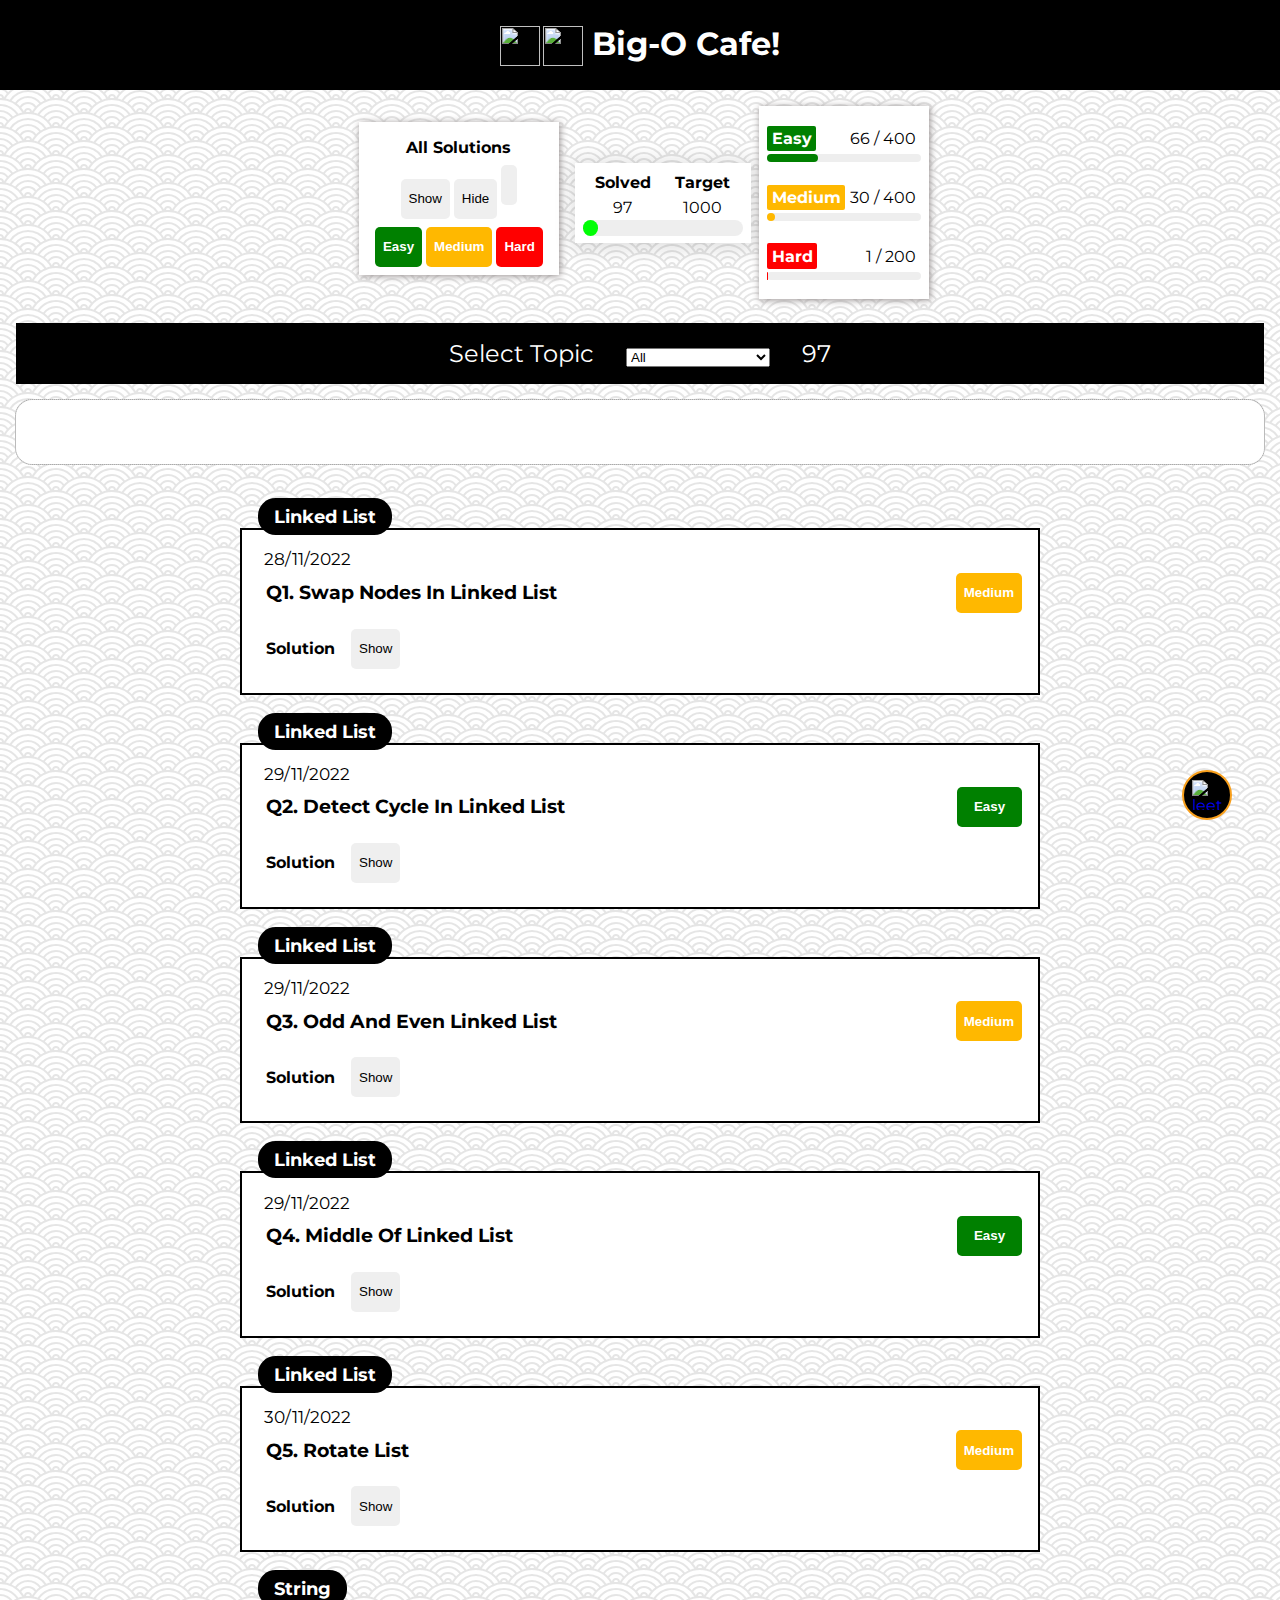
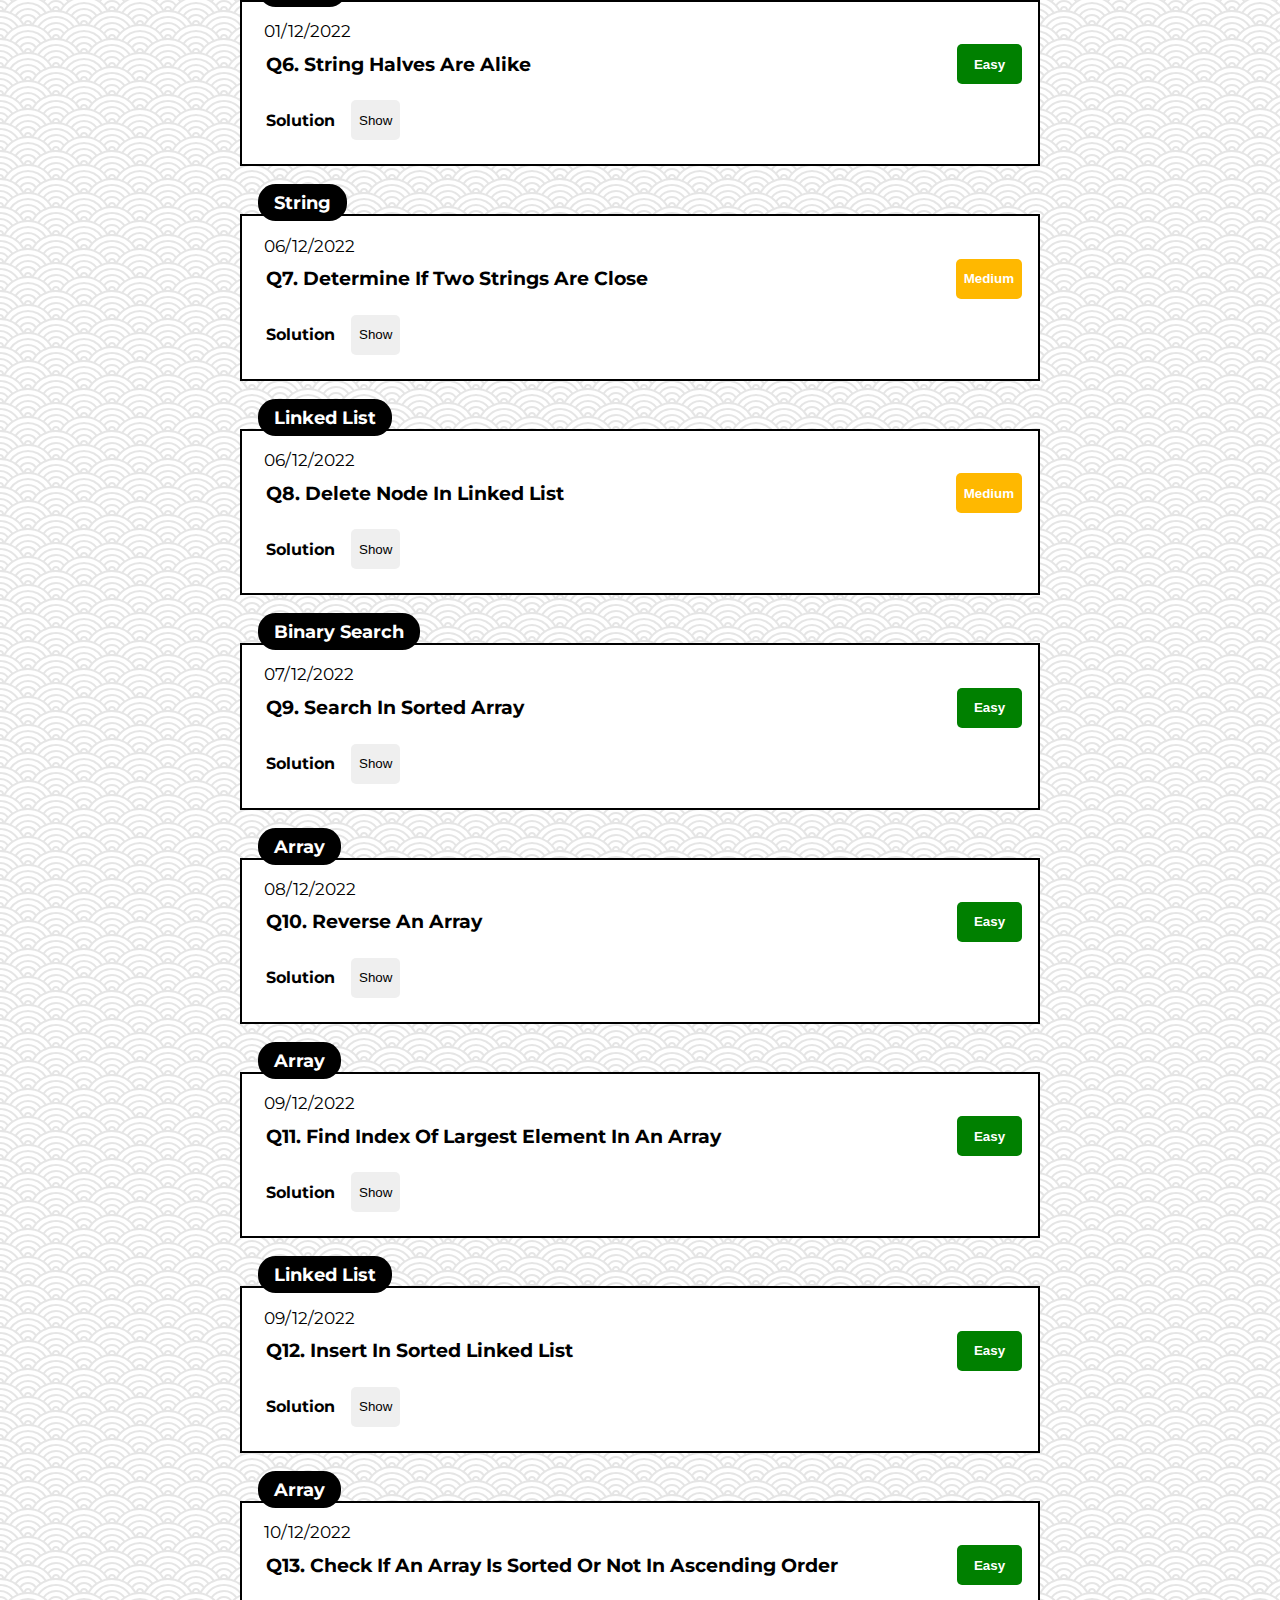
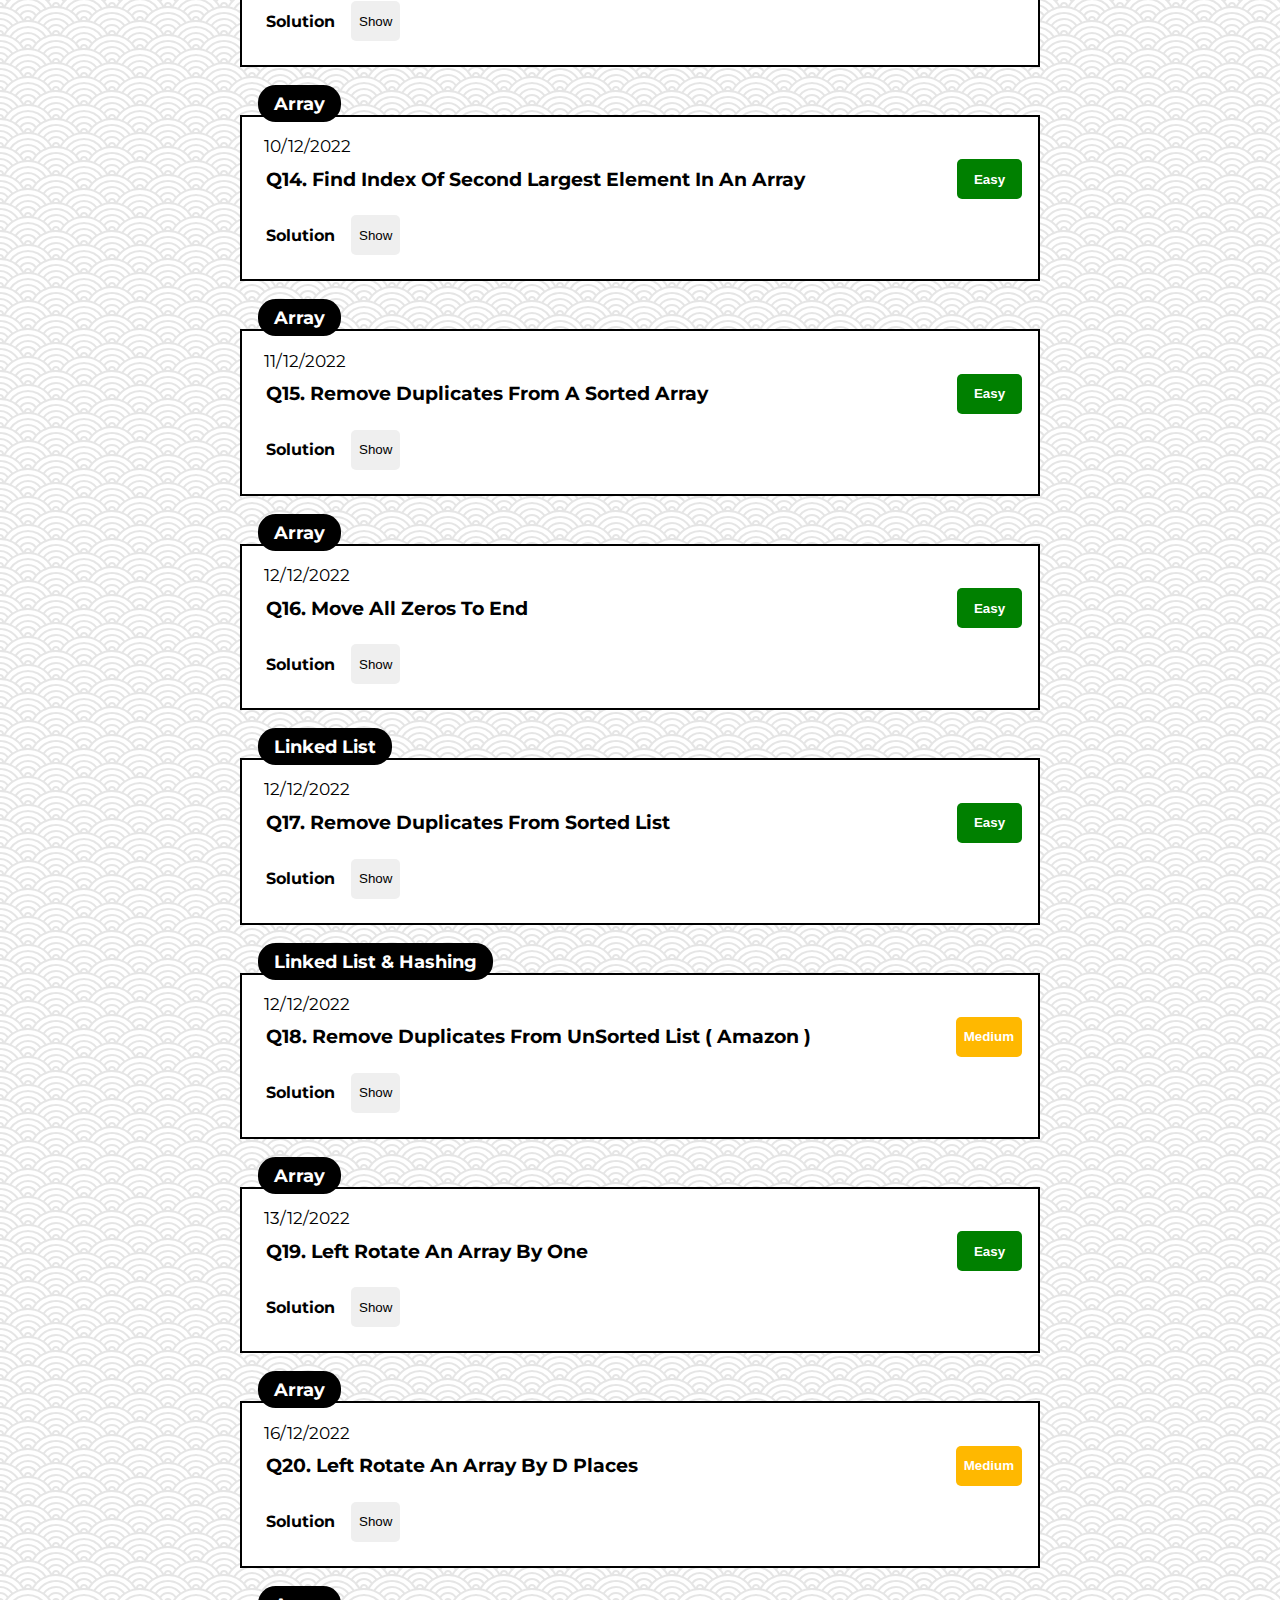
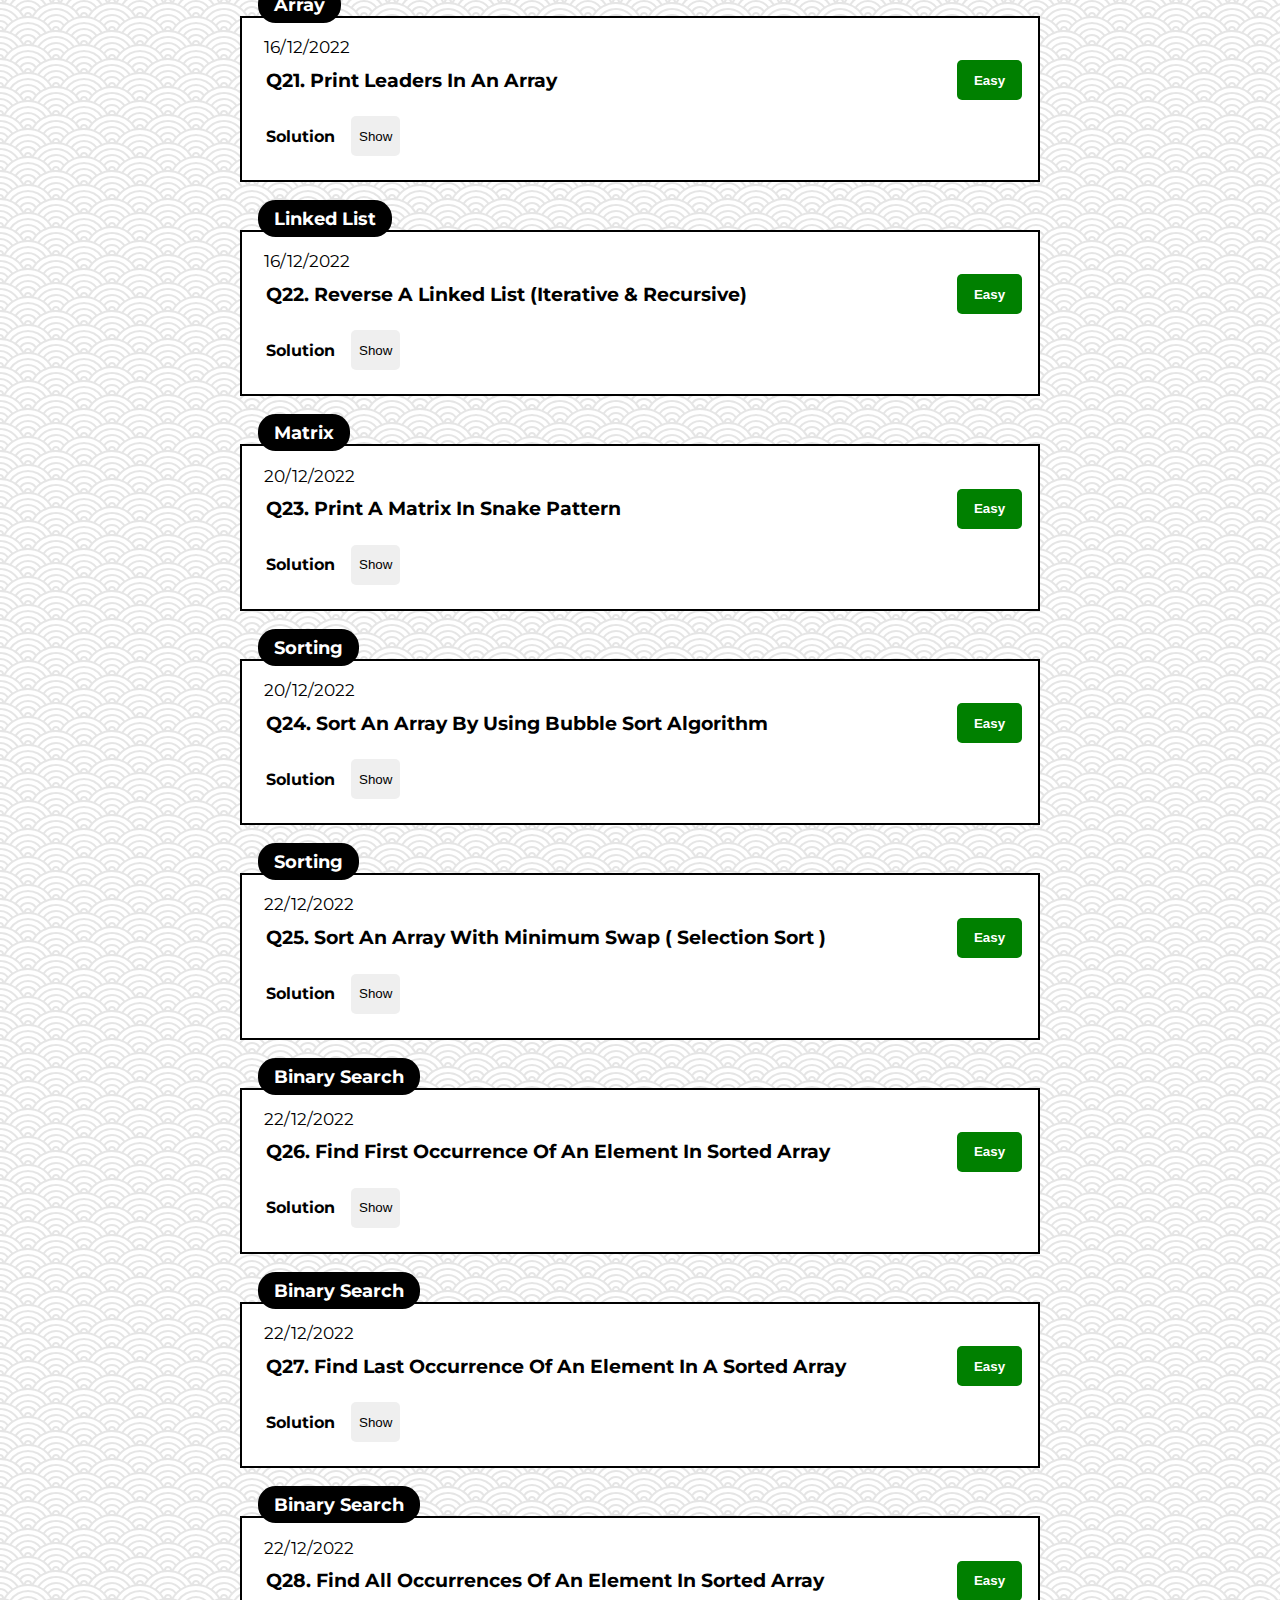
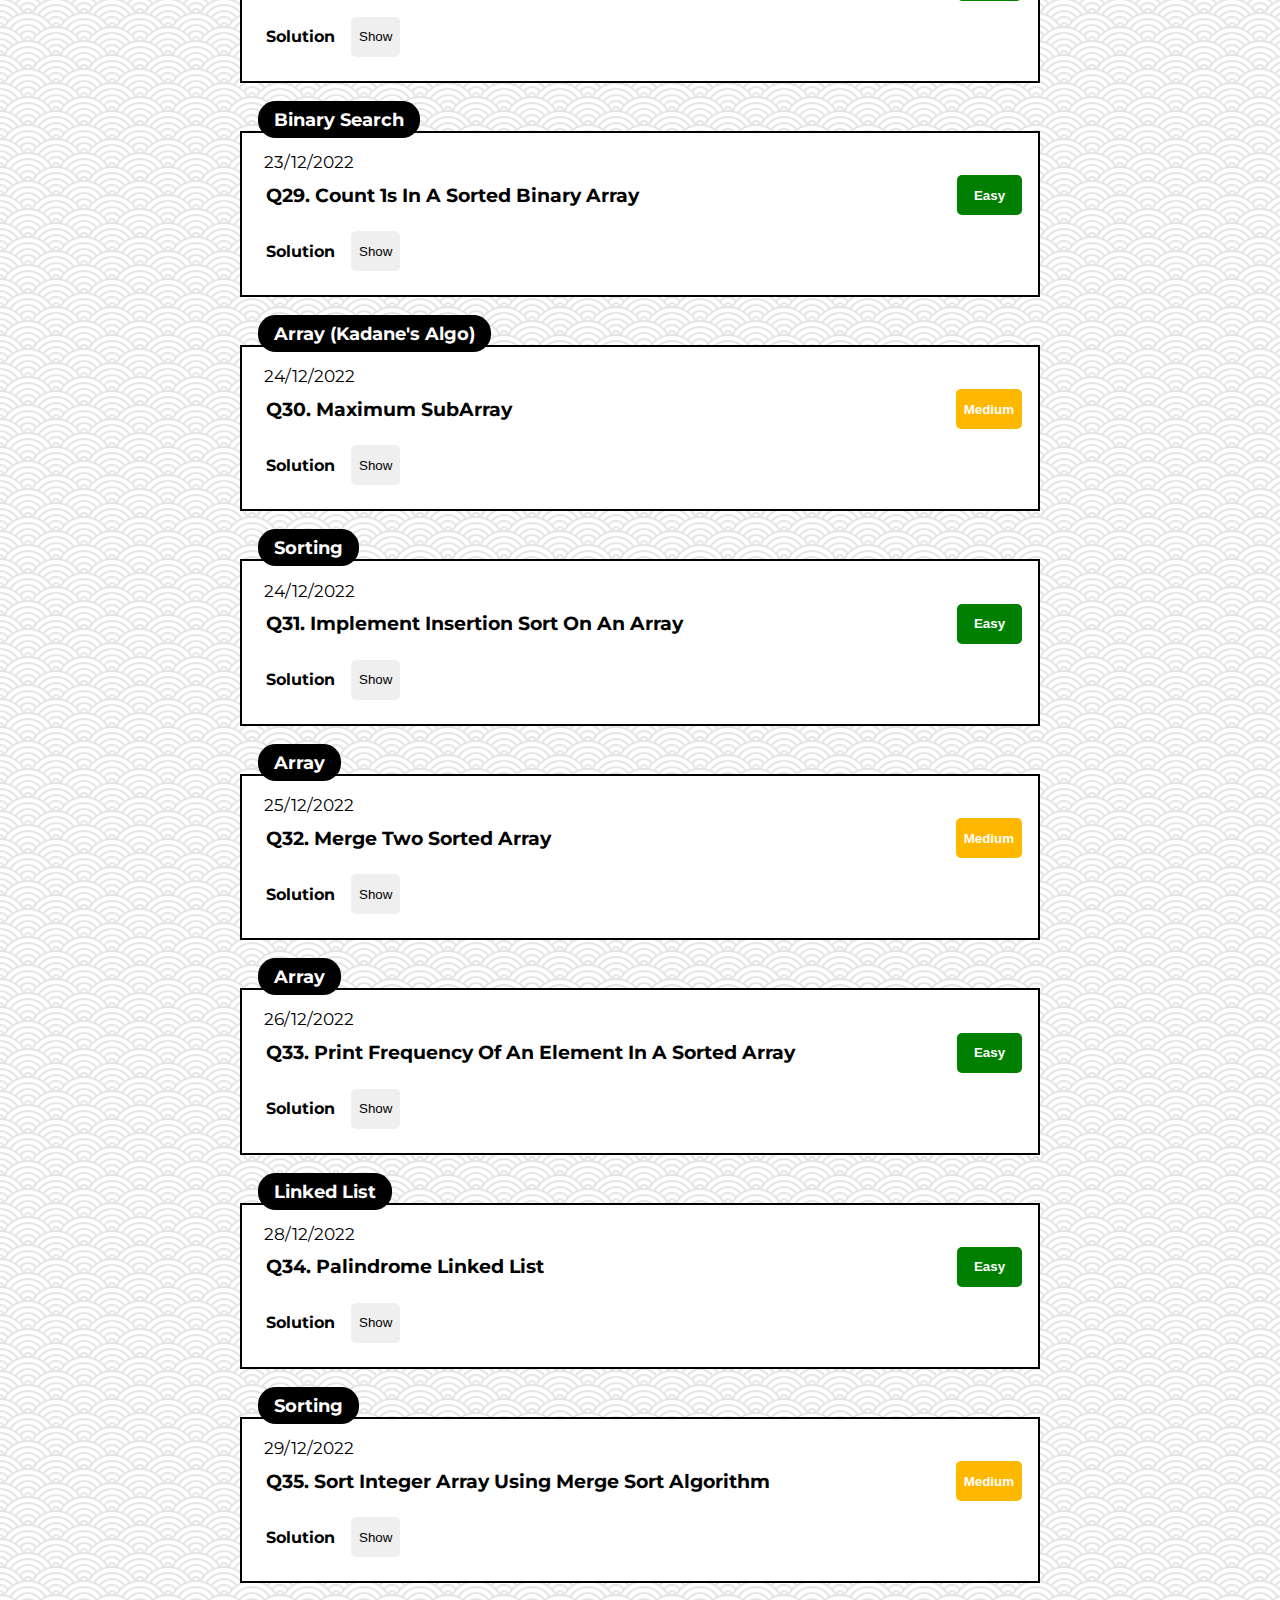
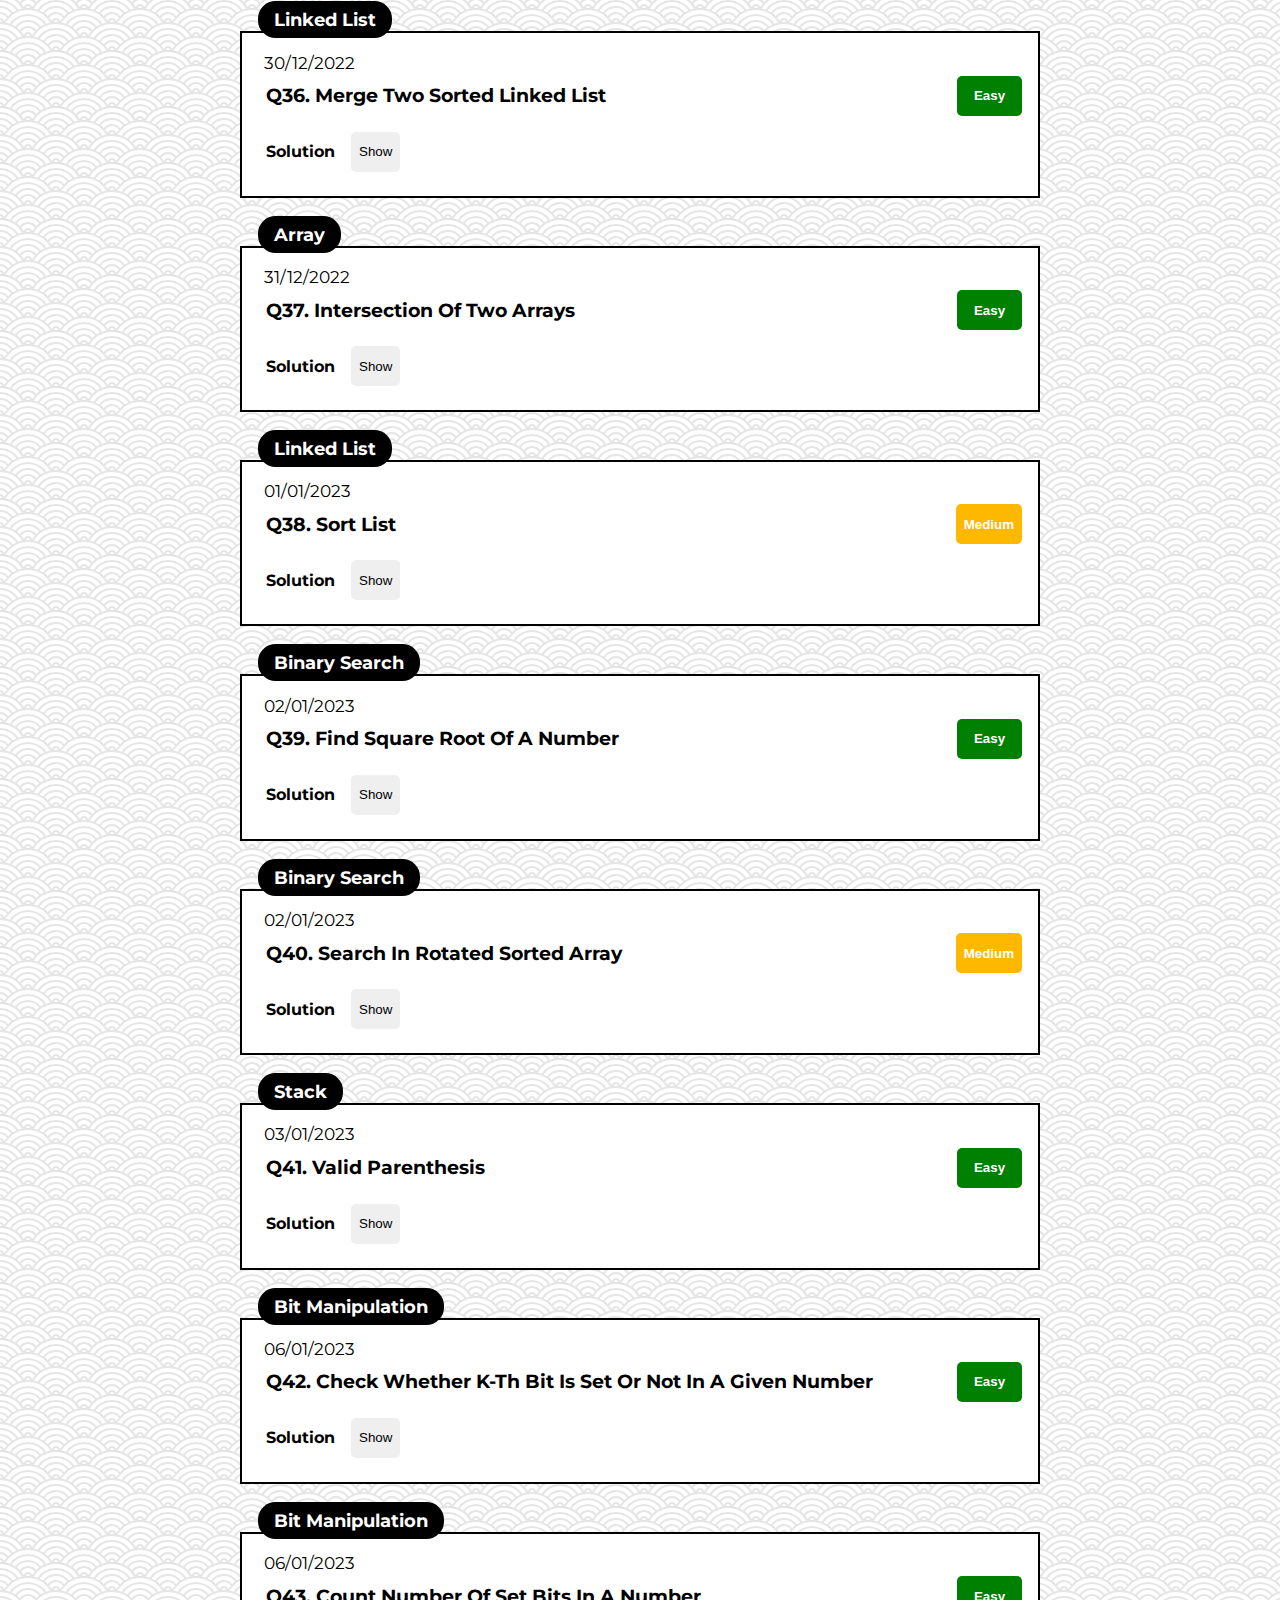
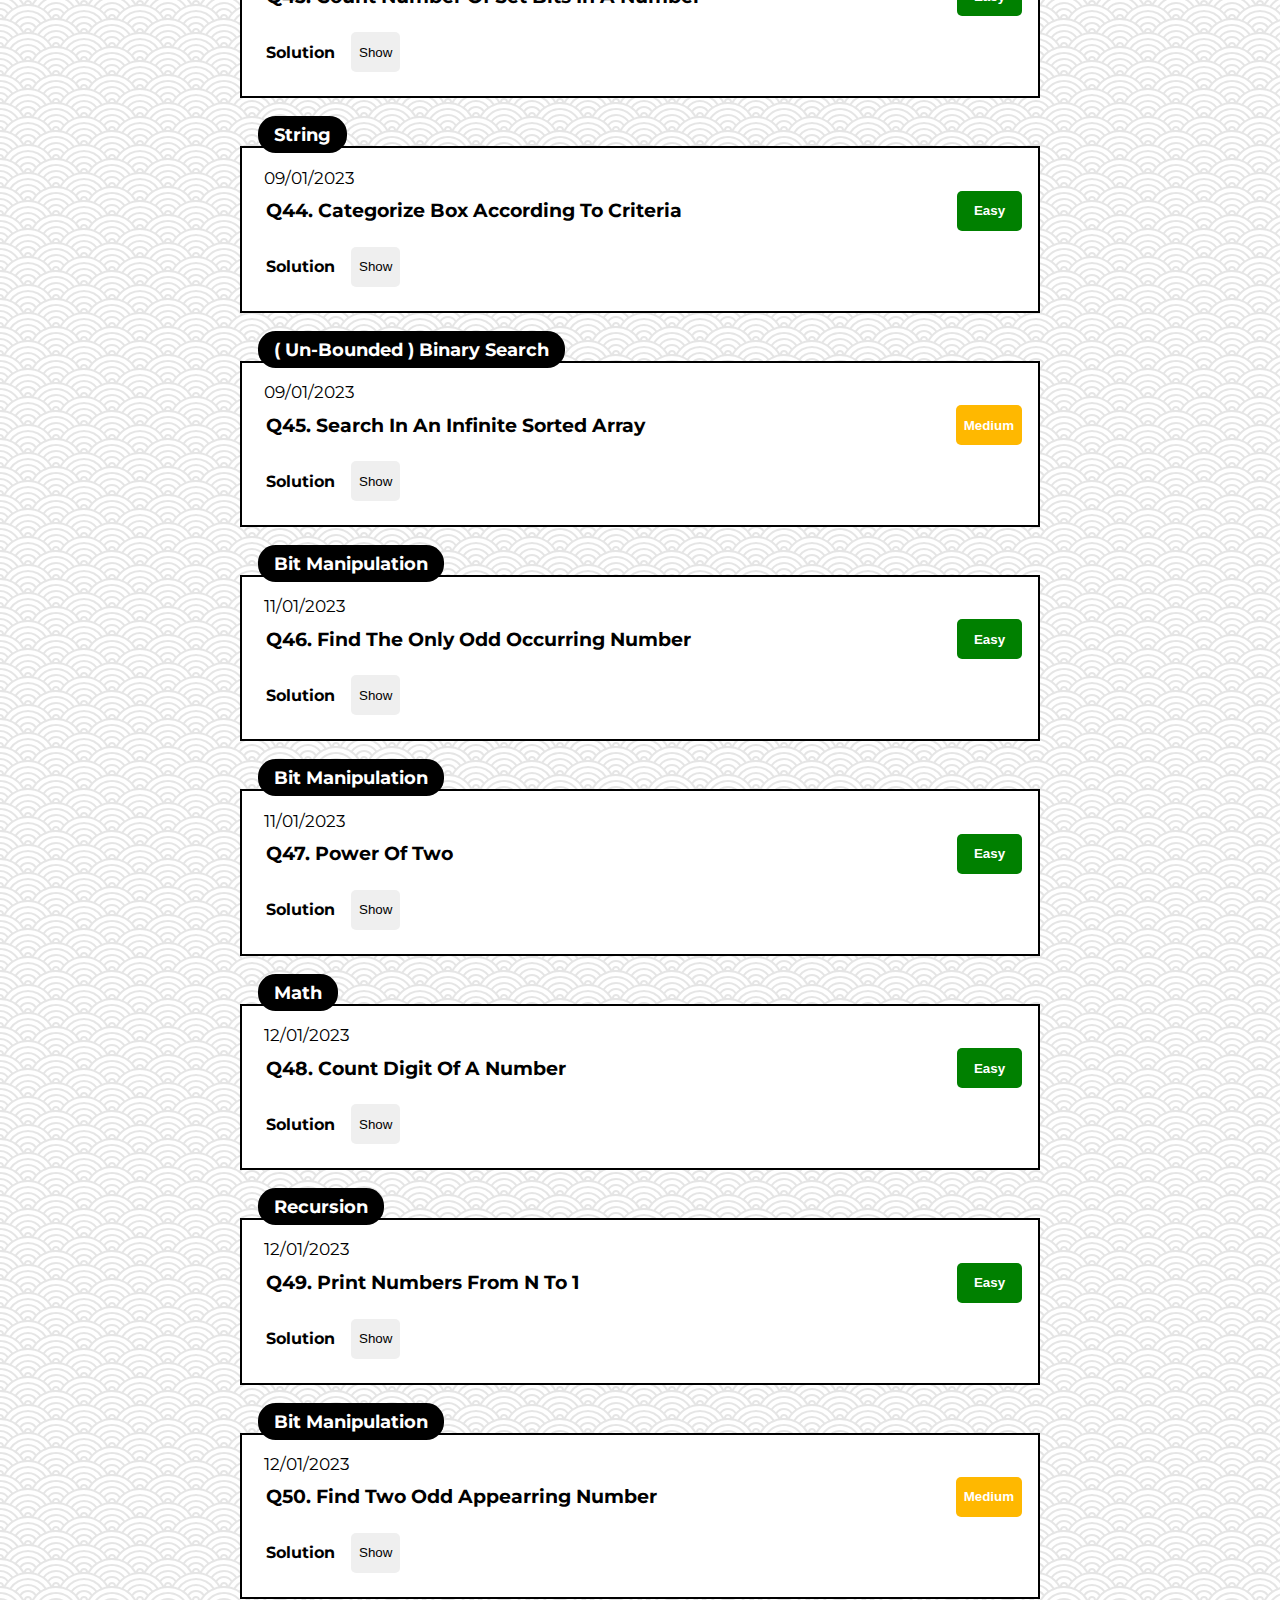
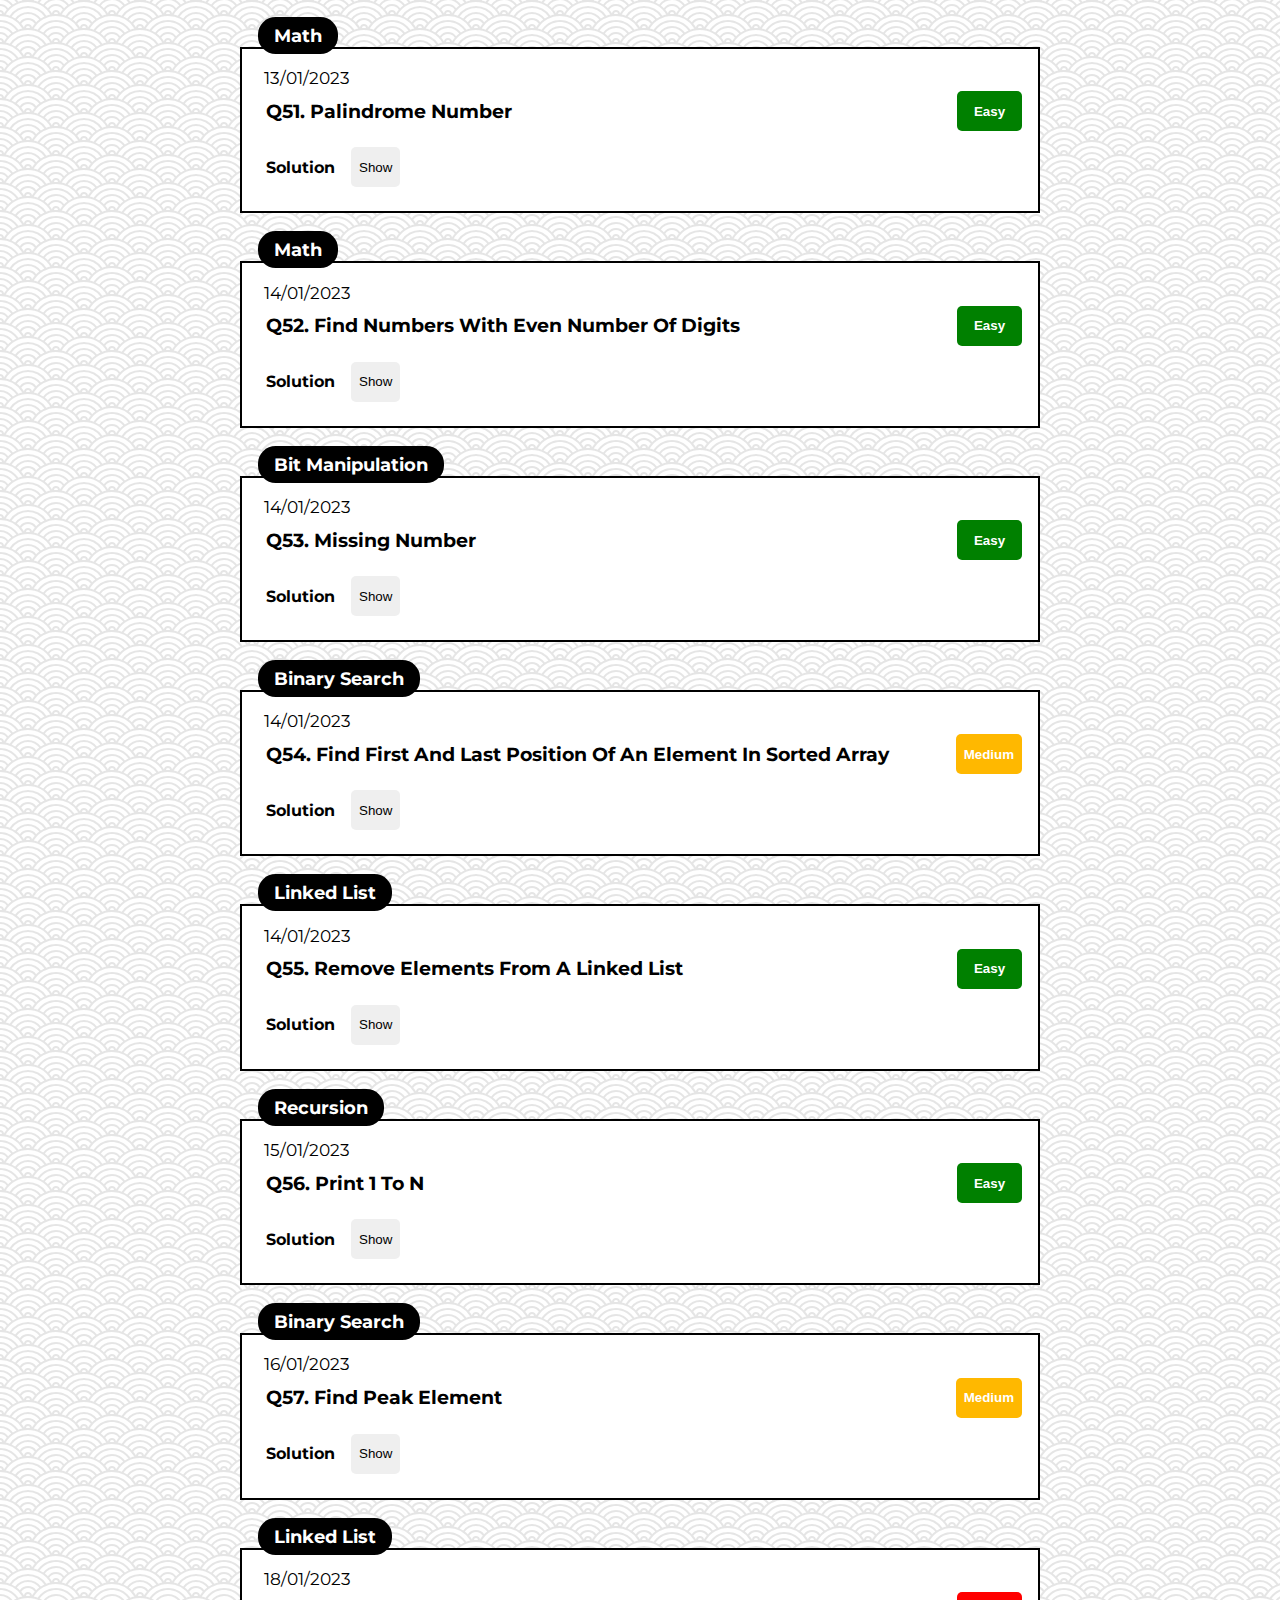
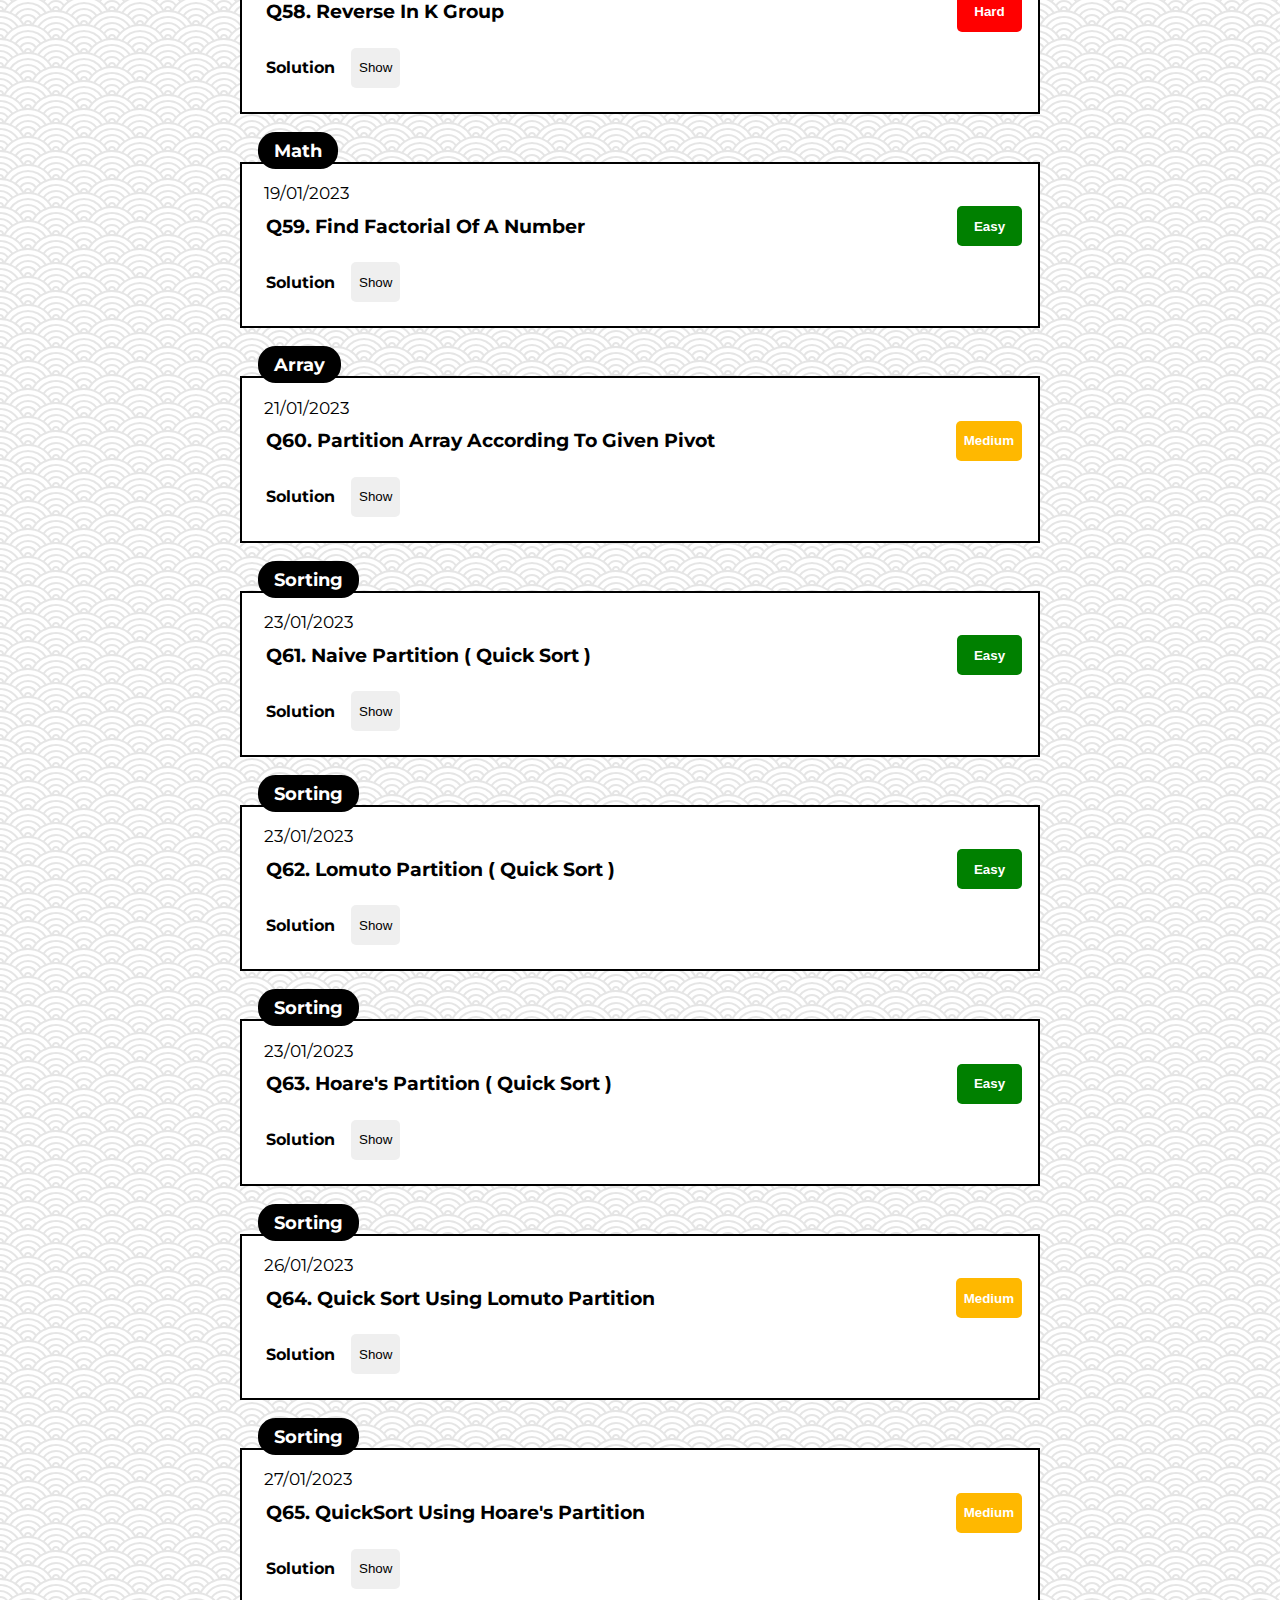
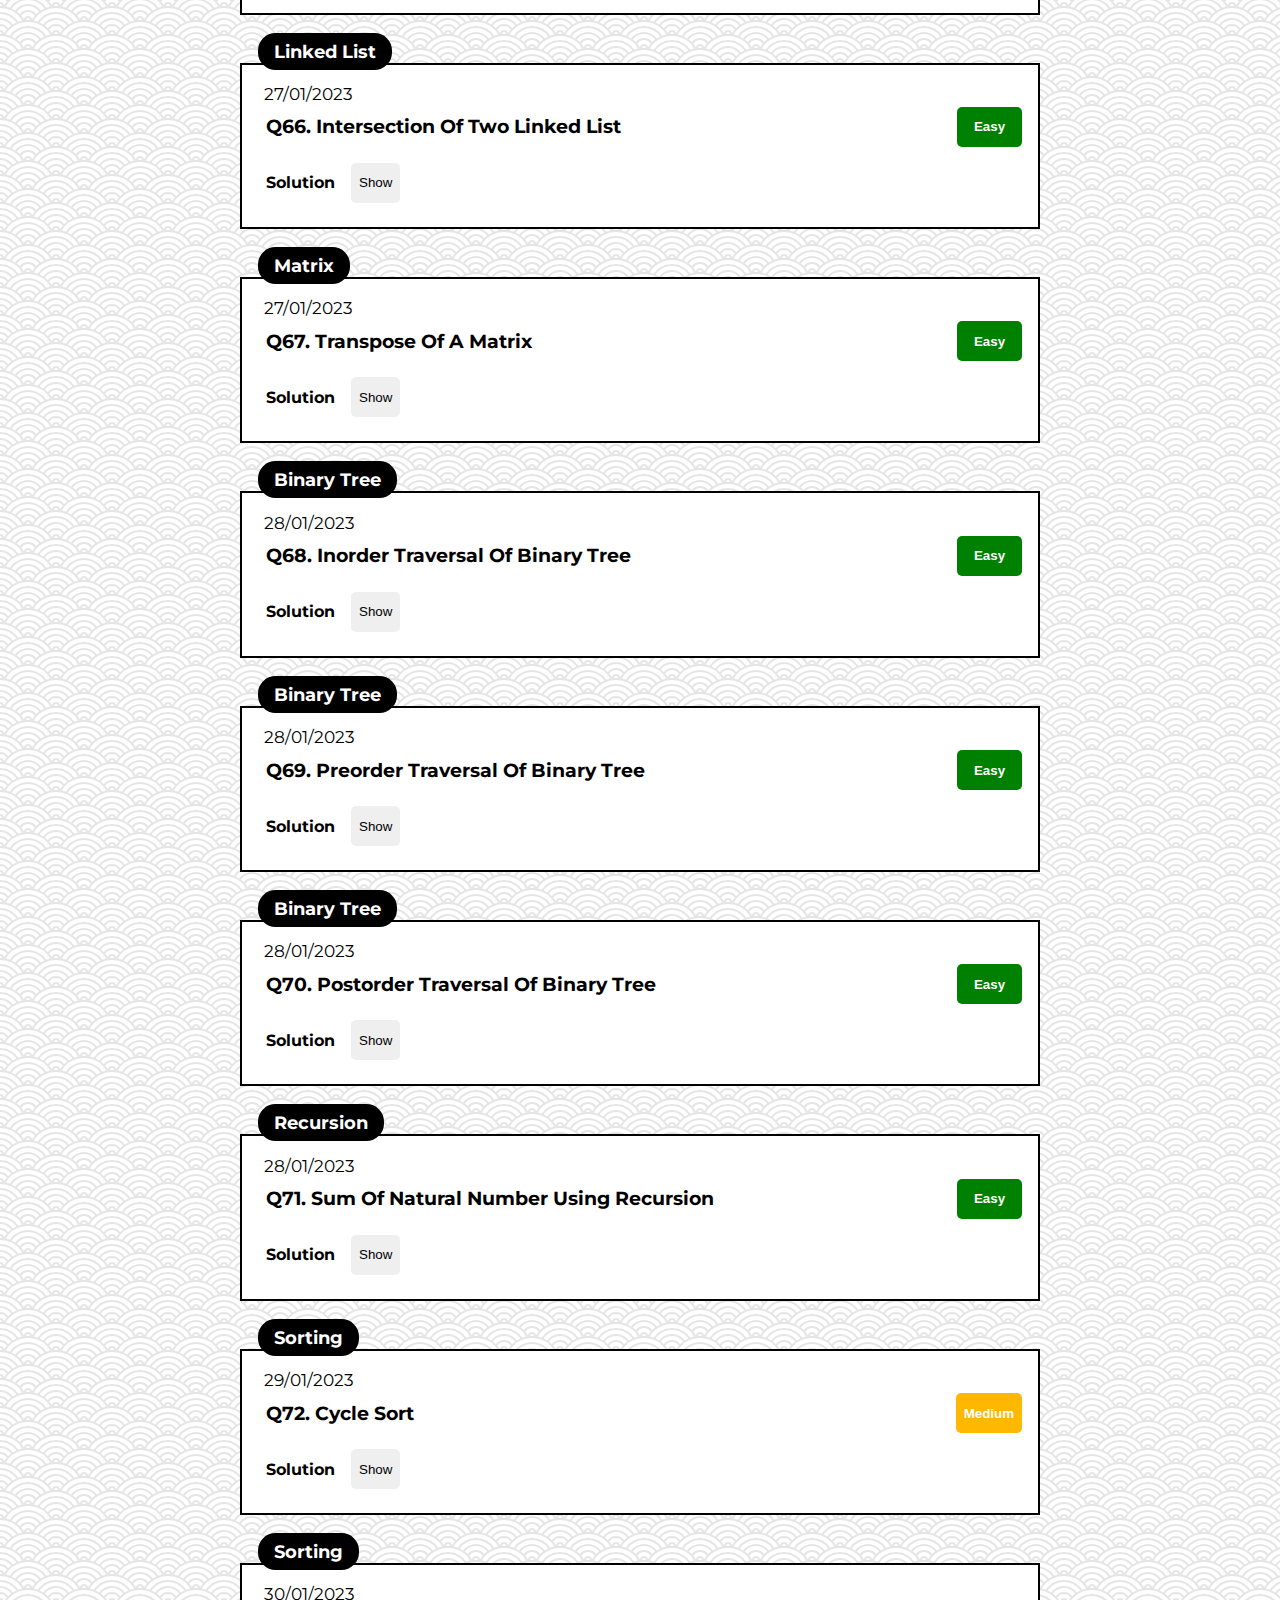
==== index.html @ 32e23c5e "Add solution" ====
<!DOCTYPE html>
<html lang="en-IN">

<head>
    <meta charset="UTF-8">
    <meta http-equiv="X-UA-Compatible" content="IE=edge">
    <meta name="viewport" content="width=device-width, initial-scale=1.0">
    <title>Soft_rahul - Java LeetCode Questions and Solutions Collection
    </title>

    <!-- Syntax Highlight -->
    <link rel="stylesheet" href="https://cdnjs.cloudflare.com/ajax/libs/highlight.js/11.7.0/styles/monokai.min.css">
    <!-- Theme color -->
    <meta name="theme-color" content="#f89f1b">
    <!-- Favicon -->
    <link rel="apple-touch-icon" sizes="180x180" href="/apple-touch-icon.png">
    <link rel="icon" type="image/png" sizes="32x32" href="/favicon-32x32.png">
    <link rel="icon" type="image/png" sizes="16x16" href="/favicon-16x16.png">
    <link rel="manifest" href="/site.webmanifest">
    <!-- font Family -->
    <link rel="preconnect" href="https://fonts.googleapis.com">
    <link rel="preconnect" href="https://fonts.gstatic.com" crossorigin>
    <link href="https://fonts.googleapis.com/css2?family=Montserrat:wght@200;400;600&display=swap" rel="stylesheet">
    <!-- font Awesome -->
    <link rel="stylesheet" href="https://cdnjs.cloudflare.com/ajax/libs/font-awesome/6.2.1/css/all.min.css"
        integrity="sha512-MV7K8+y+gLIBoVD59lQIYicR65iaqukzvf/nwasF0nqhPay5w/9lJmVM2hMDcnK1OnMGCdVK+iQrJ7lzPJQd1w=="
        crossorigin="anonymous" referrerpolicy="no-referrer" />
    <!-- css file -->
    <link rel="stylesheet" href="style.css">
</head>

<body>
    <!-- Universal Header  -->
    <header class="uni-header">
        <h1> 
            <img src="./LeetCode_logo_rvs.png" alt="" width="40" height="40">
            <img src="./gfg.png" alt="" width="40" height="40" style="margin: 0 0 0 -6px;"> 
            Big-O
            Cafe!</h1>
    </header>

    <!-- Functionality Section -->
    <div class="leetcode-functions">
        <!-- Progess Bar -->
        <div class="leetcode-progress">
            <!-- Progess Bar Title -->
            <div class="progress-title title">
                <h4>Solved</h4>
                <h4>Target</h4>
            </div>

            <!-- Progress Count -->
            <div class="progress-count count">
                <span id="numberOfSolvedQuestions">0</span>
                <span id="targetQuestion">1000</span>
            </div>
            <!-- Progess Bar -->
            <div class="progress-bar" style="height: 1rem;">
                <div class="bar" style="background-color:#00fe05;"></div>
            </div>
        </div>
        <!-- Progess Bar -->
       
        <!-- Level of Question -->
        <div class="level-wrapper">
            <div class="level-easy">
                <div class="level-stats">
                    <span class="level-title easy">Easy</span>
                    <div class="level-easy-data" id="easyInfo">
                        <span id="easySolved">0</span>
                        <span>/</span>
                        <span id="easyTarget">400</span>
                    </div>
                </div>    
                <div class="level-bar level-easy-bar">
                    <div class="progress-bar">
                        <div class="bar"></div>
                    </div>
                </div>
            </div>
            <!-- Medium -->
            <div class="level-medium">
                <div class="level-stats">
                    <span class="level-title medium">Medium</span>
                    <div class="level-medium-data" id="mediumInfo">
                        <span id="mediumSolved">0</span>
                        <span>/</span>
                        <span id="mediumTarget">400</span>
                    </div>
                </div>    
                <div class="level-bar level-medium-bar">
                    <div class="progress-bar">
                        <div class="bar"></div>
                    </div>
                </div>
            </div>
            <!-- Hard -->
            <div class="level-hard">
                <div class="level-stats">
                    <span class="level-title hard">Hard</span>
                    <div class="level-hard-data" id="hardInfo">
                        <span id="hardSolved">0</span>
                        <span>/</span>
                        <span id="hardTarget">200</span>
                    </div>    
                </div>
                <div class="level-bar level-hard-bar">
                    <div class="progress-bar">
                        <div class="bar"></div>
                    </div>
                </div>
                </div>
        </div>
       
        <!-- Level of Question -->

        <!-- show & Hide -->
        <div class="leetcode-solution-visibility">
            <div class="visibility-container">
                <h4 class="visibility-title">All Solutions</h4>
                <div class="visibility-option">
                    <button id="showAll" title="See All Solutions">Show <i class="fa-solid fa-eye"></i></button>
                    <button id="hideAll" title="Hide All Solutions">Hide <i
                            class="fa-regular fa-eye-slash"></i></button>
                    <button id="home" title="Home Screen"> <i class="fa-solid fa-house"></i> </button>        
                </div>
                <div class="visible-by-level">
                    <button id="easy" title="Display all easy Questions" class="easy"> Easy </button>
                    <button id="medium" title="Display all Medium Questions" class="medium"> Medium </button>
                    <button id="hard" title="Display all Hard Questions" class="hard"> Hard </button>
                </div>
            </div>
        </div>
        <!-- show & Hide -->
    </div>
    <!-- New Section: Topic Wise Tally -->
     <div class="leetcode-search">
        <div class="search-label">
            <label for="topic"> Select Topic <i class="fa-solid fa-layer-group"></i> </label>
        </div>
        <div class="search-box">
            <select name="leetcode" id="topic">
                <option value="all">All</option>
                <option value="array">Array</option>
                <option value="binary-search">Binary Search</option>
                <option value="sorting">Sorting</option>
                <option value="matrix">Matrix</option>
                <option value="linkedlist">Linked List</option>
                <option value="hashing">Hashing</option>
                <option value="string">String</option>
                <option value="stack">Stack</option>
                <option value="bitwise">Bitwise Manipulation</option>
                <option value="tree">Tree</option>
                <option value="math">Math</option>
                <option value="recursion">Recursion</option>



            </select>
        </div>
        <span class="search-result"> <i class="fa-solid fa-hashtag"></i> 1000</span>
     </div>   
    <!-- New Section:end -->


    <!-- Leetcode Question Tally -->
    <section class="leetcode-tally">
       <div class="tally-parent">
        
       </div>
    </section>
    <!-- Leetcode Question Tally -->

    <!-- Body -->
    <main class="uni-main">
        <section class="uni-section">
            <!-- Questions -->
            <div class="leetcode-questions">
                <!-- Question Module -->
                <div class="leetcode leetcode-medium leetcode-linkedlist">
                    <!-- topic -->
                    <div class="leetcode-topic">
                        <i class="fa-solid fa-laptop-code"></i>
                        <span class="topic-name">Linked List</span>
                    </div>
                    <!-- time -->
                    <div class="leetcode-time">
                        <i class="fa-solid fa-clock"></i> <span class="time">28/11/2022</span>
                    </div>
                    <!-- title -->
                    <div class="leetcode-title">
                        <h3>Q1. Swap Nodes In Linked List </h3>
                        <button class="leetcode-level medium">Medium</button>
                    </div>
                    <!-- body -->
                    <div class="leetcode-body">
                        <!-- Show/Hide -->
                        <div class="leetcode-dialog">
                            <h4>Solution</h4>
                            <button id="show-hide" class="functionality">Show</button>
                        </div>
                        <!-- content -->
                        <div class="leetcode-body-content" id="hidden" style="display:none;">
                            <div class="leetcode-solution">
                                <pre>
                                <code class="language-java">
                                Node swapPairs(Node head) {
                                    Node dummy = new Node(0);
                                    Node curr = head;
                                    Node prev = dummy;

                                    while(curr!=null && curr.next != null) {
                                        Node next;
                                        prev.next = curr.next;
                                        next = curr.next.next;
                                        curr.next.next = curr;
                                        prev = curr;
                                        curr = next;
                                    }
                                    prev.next = curr;
                                    return dummy.next;
                                }
                            </code>
                            </pre>
                            </div>
                        </div>
                    </div>
                </div>
                <div class="leetcode leetcode-easy leetcode-linkedlist">
                    <!-- 29/11/2022 -->
                    <!-- Javascript DOM -->
                    <!-- topic -->
                    <div class="leetcode-topic">
                        <i class="fa-solid fa-laptop-code"></i>
                        <span class="topic-name">Linked List</span>
                    </div>
                    <div class="leetcode-time">
                        <i class="fa-solid fa-clock"></i> <span class="time">29/11/2022</span>
                    </div>
                    <div class="leetcode-title">
                        <h3>Q2. Detect Cycle in Linked List </h3>
                        <button class="leetcode-level easy">Easy</button>
                    </div>
                    <div class="leetcode-body">
                        <!-- Show/Hide -->
                        <div class="leetcode-dialog">
                            <h4>Solution</h4>
                            <button id="show-hide" class="functionality">Show</button>
                        </div>
                        <div class="leetcode-body-content" id="hidden" style="display:none;">
                            <div class="leetcode-solution">
                                <pre>
                                    <code class="language-java">
                                      // Detect Cycle in linked List

                                      public static boolean findCycle(Node head) {

                                        // Here, I can use 
                                        // Fast and Slow Pointer Pattern

                                        Node fast = head;
                                        Node slow = head;

                                        while(fast != null && fast.next != null) {
                                            fast = fast.next.next;
                                            slow = slow.next;
                                            if(fast == slow) {
                                                
                                                return true; // Detect Cycle in Linked list

                                            }
                                        }

                                        return false;
                                      }                         
                                      </code>  
                                </pre>
                            </div>
                        </div>
                    </div>
                </div>

                <div class="leetcode leetcode-medium leetcode-linkedlist">
                    <!-- 29/11/2022 -->
                    <!-- Javascript DOM -->
                    <!-- topic -->
                    <div class="leetcode-topic">
                        <i class="fa-solid fa-laptop-code"></i>
                        <span class="topic-name">Linked List</span>
                    </div>
                    <div class="leetcode-time">
                        <i class="fa-solid fa-clock"></i> <span class="time">29/11/2022</span>
                    </div>
                    <div class="leetcode-title">
                        <h3>Q3. Odd and Even Linked List </h3>
                        <button class="leetcode-level medium">Medium</button>
                    </div>
                    <div class="leetcode-body">
                        <!-- Show/Hide -->
                        <div class="leetcode-dialog">
                            <h4>Solution</h4>
                            <button id="show-hide" class="functionality">Show</button>
                        </div>
                        <div class="leetcode-body-content" id="hidden" style="display:none;">
                            <div class="leetcode-solution-media">
                                <img src="./tinified/pic.jpg" alt="">
                                <img src="./tinified/pic2.jpg" alt="">
                            </div>
                            <div class="leetcode-solution">

                                <pre>
                                    <code class="language-java">

                                        // Odd Even Linked List
                                        
                                        public static Node oddEvenList(Node head) {

                                            if(head == null) return null;

                                            Node odd = head;
                                            Node even = head.next;
                                            Node head2 = even;

                                            // Go inside Loop : if and only if number of Nodes > 2

                                            while( even != null && even.next != null ) {

                                                odd.next = odd.next.next;
                                                even.next = even.next.next;
                                                odd = odd.next;
                                                even = even.next;

                                            }

                                            // Now Merge , Odd list with Even List

                                            odd.next = head2;

                                            return head;

                                        }
                                        </code>
                                    </pre>
                            </div>
                        </div>
                    </div>
                </div>

                <div class="leetcode leetcode-easy leetcode-linkedlist">
                    <!-- 29/11/2022 -->
                    <!-- Javascript DOM -->
                    <!-- topic -->
                    <div class="leetcode-topic">
                        <i class="fa-solid fa-laptop-code"></i>
                        <span class="topic-name">Linked List</span>
                    </div>
                    <div class="leetcode-time">
                        <i class="fa-solid fa-clock"></i> <span class="time">29/11/2022</span>
                    </div>
                    <div class="leetcode-title">
                        <h3>Q4. Middle of Linked List </h3>
                        <button class="leetcode-level easy">easy</button>
                    </div>
                    <div class="leetcode-body">
                        <!-- Show/Hide -->
                        <div class="leetcode-dialog">
                            <h4>Solution</h4>
                            <button id="show-hide" class="functionality">Show</button>
                        </div>
                        <div class="leetcode-body-content" id="hidden" style="display:none;">
                            <div class="leetcode-solution">
                                <pre>
                                    <code class="language-java">

                                        public static Node findMiddle(Node head) {

                            

                                            // Fast and Slow Pointer : Pattern

                                            Node fast = head;
                                            Node slow = head;

                                            while( fast != null && fast.next != null) {

                                                fast = fast.next.next;
                                                slow = slow.next;

                                            }

                                            return slow;

                                        } 
                                        </code>                              
                                    </pre>
                            </div>
                        </div>
                    </div>
                </div>

                <div class="leetcode leetcode-medium leetcode-linkedlist">
                    <!-- 30/11/2022 -->
                    <!-- Javascript DOM -->
                    <!-- topic -->
                    <div class="leetcode-topic">
                        <i class="fa-solid fa-laptop-code"></i>
                        <span class="topic-name">Linked List</span>
                    </div>
                    <div class="leetcode-time">
                        <i class="fa-solid fa-clock"></i> <span class="time">30/11/2022</span>
                    </div>
                    <div class="leetcode-title">
                        <h3>Q5. Rotate List </h3>
                        <button class="leetcode-level medium">Medium</button>
                    </div>
                    <div class="leetcode-body">
                        <!-- Show/Hide -->
                        <div class="leetcode-dialog">
                            <h4>Solution</h4>
                            <button id="show-hide" class="functionality">Show</button>
                        </div>
                        <div class="leetcode-body-content" id="hidden" style="display:none;">
                            <div class="leetcode-solution">
                                <pre>
                                    <code class="language-java">

                                        public ListNode rotateList(ListNode head, int k) {

                                            ListNode dummy = new ListNode(0);
                                            dummy.next = head;

                                            ListNode fast = dummy;
                                            ListNode slow = dummy;

                                            // Find the length of Linked List

                                            int i;
                                            for(i = 0; fast.next != null; i++) {
                                                fast = fast.next;
                                            }

                                            // Set Second Pointer

                                            for(int j = (i-k%i); j > 0; j--) {
                                                slow = slow.next;
                                            }

                                            // Now just, Rotate The list

                                            fast.next = dummy.next;
                                            dummy.next = slow.next;
                                            slow.next = null;

                                            return dummy.next;

                                        }
                                        </code>
                                    </pre>
                            </div>
                        </div>
                    </div>
                </div>

                <div class="leetcode leetcode-easy leetcode-string">
                    <!-- 01/12/2022 -->
                    <!-- Javascript DOM -->
                    <!-- topic -->
                    <div class="leetcode-topic">
                        <i class="fa-solid fa-laptop-code"></i>
                        <span class="topic-name">String</span>
                    </div>
                    <div class="leetcode-time">
                        <i class="fa-solid fa-clock"></i> <span class="time">01/12/2022</span>
                    </div>
                    <div class="leetcode-title">
                        <h3>Q6. String Halves are alike </h3>
                        <button class="leetcode-level easy">easy</button>
                    </div>
                    <div class="leetcode-body">
                        <!-- Show/Hide -->
                        <div class="leetcode-dialog">
                            <h4>Solution</h4>
                            <button id="show-hide" class="functionality">Show</button>
                        </div>
                        <div class="leetcode-body-content" id="hidden" style="display:none;">
                            <div class="leetcode-solution">
                                <pre>
                                    <code class="language-java">

                                        // LoopUp Table for vowels

                                        String vowels = "aeiouAEIOU";

                                        public boolean isAlike(String str) {
                                            
                                            int mid = str.length() / 2;
                                            int res = 0;

                                            for(int i = 0, j = mid; i <co mid; i++,j++) {

                                                if(vowels.indexOf(str.charAt(i)) >= 0 ) {
                                                    res++;
                                                }

                                                if(vowels.indexOf(str.charAt(j)) >= 0) {
                                                    res--;
                                                }

                                            }

                                            return res == 0;

                                        }
                                    </code>
                                    </pre>
                            </div>
                        </div>
                    </div>
                </div>
                <div class="leetcode leetcode-medium leetcode-string">
                    <!-- 06/12/2022 -->
                    <!-- 15:55:19 GMT+0530 (India Standard Time) -->
                    <!-- Javascript DOM -->
                    <div class="leetcode-topic">
                        <i class="fa-solid fa-laptop-code"></i>
                        <span class="topic-name">string</span>
                    </div>
                    <div class="leetcode-time">
                        <i class="fa-solid fa-clock"></i> <span class="time">06/12/2022</span>
                    </div>
                    <div class="leetcode-title">
                        <h3>Q7. Determine if two strings are close </h3>
                        <button class="leetcode-level medium">medium</button>
                    </div>
                    <div class="leetcode-body">
                        <!-- Show/Hide -->
                        <div class="leetcode-dialog">
                            <h4>Solution</h4>
                            <button id="show-hide" class="functionality">Show</button>
                        </div>
                        <div class="leetcode-body-content" id="hidden" style="display:none;">
                            <div class="leetcode-solution">
                                <pre>
                                    <code class="language-java">                                   

                                        boolean isClose(String word1, String word2) {

                                            // Corner Case
                                            if(word1.length() != word2.length()) return false;

                                            int[] arr1 = new int[26];
                                            int[] arr2 = new int[26];

                                            for (int i = 0; i < word1.length(); i++) {

                                                arr1[word1.charAt(i) - 'a']++;
                                                arr2[word2.charAt(i) - 'a']++;

                                            }

                                            for(int i = 0; i < 26; i++) {

                                                if((arr1[i] != 0 && arr2[i] == 0) || (arr1[i] == 0 && arr2[i] != 0)) {
                                                    return false;
                                                }

                                            }

                                            // Sort

                                            Arrays.sort(arr1);
                                            Arrays.sort(arr2);

                                            for(int i = 0; i < 26; i++) {

                                                if(arr1[i] != arr2[i]) {
                                                    return false;
                                                }

                                            }


                                            return true;
                                        }
                                    </code>
                                    </pre>
                            </div>
                        </div>
                    </div>
                </div>

                <div class="leetcode leetcode-medium
                            leetcode-linkedlist">
                    <!-- 06/12/2022 -->
                    <!-- 16:13:44 GMT+0530 (India Standard Time) -->
                    <!-- Javascript DOM -->
                    <div class="leetcode-topic">
                        <i class="fa-solid fa-laptop-code"></i>
                        <span class="topic-name">linked list</span>
                    </div>
                    <div class="leetcode-time">
                        <i class="fa-solid fa-clock"></i> <span class="time">06/12/2022</span>
                    </div>
                    <div class="leetcode-title">
                        <h3>Q8. Delete Node in Linked List </h3>
                        <button class="leetcode-level medium">medium</button>
                    </div>
                    <div class="leetcode-body">
                        <!-- Show/Hide -->
                        <div class="leetcode-dialog">
                            <h4>Solution</h4>
                            <button id="show-hide" class="functionality">Show</button>
                        </div>
                        <div class="leetcode-body-content" id="hidden" style="display:none;">
                            <div class="leetcode-solution">
                                <pre>
                                    <code class="language-java">

                                        void deleteNode(Node node) {

                                            // It's very Easy
                                            node.val = node.next.val; 
                                            node.next = node.next.next;

                                        }                                        
                                    </code>
                                    </pre>
                            </div>
                        </div>
                    </div>
                </div>
                <div class="leetcode leetcode-easy
                            leetcode-binary-search">
                    <!-- 07/12/2022 -->
                    <!-- 22:23:06 GMT+0530 (India Standard Time) -->
                    <!-- Javascript DOM -->
                    <div class="leetcode-topic">
                        <i class="fa-solid fa-laptop-code"></i>
                        <span class="topic-name">binary Search</span>
                    </div>
                    <div class="leetcode-time">
                        <i class="fa-solid fa-clock"></i> <span class="time">07/12/2022</span>
                    </div>
                    <div class="leetcode-title">
                        <h3>Q9. Search in Sorted Array </h3>
                        <button class="leetcode-level easy">easy</button>
                    </div>
                    <div class="leetcode-body">
                        <!-- Show/Hide -->
                        <div class="leetcode-dialog">
                            <h4>Solution</h4>
                            <button id="show-hide" class="functionality">Show</button>
                        </div>
                        <div class="leetcode-body-content" id="hidden" style="display:none;">
                            <div class="leetcode-solution">
                                <pre>                        <code class="language-java">
                                        // Binary Search Algo

                                        int binarySearch(int[] arr, int target) {

                                            int l = 0; // low
                                            int h = arr.length - 1; // high

                                            while(l <= h) {

                                                int mid = l+(h-l)/2; 

                                                if(target == arr[mid]) {
                                                    return mid;
                                                }else if(target > arr[mid]) {
                                                    l = mid + 1;
                                                }else {
                                                    h = mid - 1;
                                                }

                                            }

                                            return -1;

                                        }
                                       
                                        </code>
                                    </pre>
                            </div>
                        </div>
                    </div>
                </div>

                <div class="leetcode leetcode-easy leetcode-array">
                    <!-- 08/12/2022 -->
                    <!-- 18:54:42 GMT+0530 (India Standard Time) -->
                    <!-- Javascript DOM -->
                    <div class="leetcode-topic">
                        <i class="fa-solid fa-laptop-code"></i>
                        <span class="topic-name">Array</span>
                    </div>
                    <div class="leetcode-time">
                        <i class="fa-solid fa-clock"></i> <span class="time">08/12/2022</span>
                    </div>
                    <div class="leetcode-title">
                        <h3>Q10. Reverse An Array </h3>
                        <button class="leetcode-level easy">easy</button>
                    </div>
                    <div class="leetcode-body">
                        <!-- Show/Hide -->
                        <div class="leetcode-dialog">
                            <h4>Solution</h4>
                            <button id="show-hide" class="functionality">Show</button>
                        </div>
                        <div class="leetcode-body-content" id="hidden" style="display:none;">
                            <div class="leetcode-solution">
                                <pre>
                                        <code class="language-java">
                                            // Two Pointer Approach 
                                            //ex.  array = [1,2,3,4]

                                            void reverseArray(int[] array) {

                                                int p1 = 0; // first pointer
                                                int p2 = array.length - 1;  // Second pointer

                                                while(p1 < p2) {
                                                    int temp = array[p1];
                                                    array[p1] = array[p2];
                                                    array[p2] = temp;
                                                    p1++;
                                                    p2--;
                                                }
                                            } 
                                        </code>
                                    </pre>
                            </div>
                        </div>
                    </div>
                </div>

                <!-- new Question start -->
                <div class="leetcode leetcode-easy leetcode-array">
                    <!-- 09/12/2022 -->
                    <!-- 05:27:47 GMT+0530 (India Standard Time) -->
                    <!-- Javascript DOM -->
                    <div class="leetcode-topic">
                        <i class="fa-solid fa-laptop-code"></i>
                        <span class="topic-name">array</span>
                    </div>
                    <div class="leetcode-time">
                        <i class="fa-solid fa-clock"></i> <span class="time">09/12/2022</span>
                    </div>
                    <div class="leetcode-title">
                        <h3>Q11. find Index of largest element in an
                            array </h3>
                        <button class="leetcode-level easy">easy</button>
                    </div>
                    <div class="leetcode-body">
                        <!-- Show/Hide -->
                        <div class="leetcode-dialog">
                            <h4>Solution</h4>
                            <button id="show-hide" class="functionality">Show</button>
                        </div>
                        <div class="leetcode-body-content" id="hidden" style="display:none;">
                            <div class="leetcode-solution">
                                <pre>
                                                     <code class="language-java">

                                                        // I/P :[1]
                                                        // O/P : 0

                                                        // I/P : [10,5,20,4]
                                                        // O/P : 2
                                                        
                                                        int findLargestIndex(int[] arr) {

                                                            int result = 0;
                                                            for(int i = 1; i < arr.length; i++) {
                                                                if(arr[i] > arr[result]) {
                                                                    result = i;
                                                                }
                                                            }
                                                            return result;

                                                        }

                                                    </code>
                                                </pre>
                            </div>
                        </div>
                    </div>
                </div>
                <div class="leetcode leetcode-easy leetcode-linkedlist">
                    <!-- 09/12/2022 -->
                    <!-- 05:45:21 GMT+0530 (India Standard Time) -->
                    <!-- Javascript DOM -->
                            <div class="leetcode-topic">
                                <i class="fa-solid fa-laptop-code"></i>
                                <span class="topic-name">linked list</span>
                            </div>
                            <div class="leetcode-time">
                            <i class="fa-solid fa-clock"></i> <span class="time">09/12/2022</span>
                            </div>
                            <div class="leetcode-title">
                                <h3>Q12. insert in sorted linked list </h3>
                                <button class="leetcode-level easy">easy</button>
                            </div>
                            <div class="leetcode-body">
                                <!-- Show/Hide -->
                                <div class="leetcode-dialog">
                                    <h4>Solution</h4>
                                    <button id="show-hide" class="functionality">Show</button>
                                </div>
                                <div class="leetcode-body-content" id="hidden" style="display:none;">
                                    <div class="leetcode-solution">
                                    <pre>
                                        <code class="language-java">
                                            
                                             /* Sample Input/Output */
                                             // I/P: [],1
                                             // O/P: [1]
                                             
                                             // I/P: [10,20,30],25
                                             // O/P: [10,20,25,30]

                                            
                                            Node insertInSortedList(Node head, int data) {

                                                // Node Creation
                                                Node temp = new Node(data);
                                                
                                                if(head == null) return temp;
                                                if(head.data > temp.data) {
                                                    temp.next = head;
                                                    return temp;
                                                }

                                                Node curr = head;
                                                while(curr.next != null && curr.next.data < temp.data) {
                                                    curr = curr.next;
                                                }

                                                temp.next = curr.next;
                                                curr.next = temp;

                                                return head;

                                            }

                                        </code>
                                    </pre>
                                    </div>
                                </div>
                            </div></div>
                <!-- new Question  -->
                <!-- new Question -->
                <div class="leetcode leetcode-easy leetcode-array">
                    <!-- 10/12/2022 -->
                    <!-- 22:34:12 GMT+0530 (India Standard Time) -->
                    <!-- Javascript DOM -->
                            <div class="leetcode-topic">
                                <i class="fa-solid fa-laptop-code"></i>
                                <span class="topic-name">Array</span>
                            </div>
                            <div class="leetcode-time">
                            <i class="fa-solid fa-clock"></i> <span class="time">10/12/2022</span>
                            </div>
                            <div class="leetcode-title">
                                <h3>Q13. check if an array is sorted or not in Ascending Order </h3>
                                <button class="leetcode-level easy">easy</button>
                            </div>
                            <div class="leetcode-body">
                                <!-- Show/Hide -->
                                <div class="leetcode-dialog">
                                    <h4>Solution</h4>
                                    <button id="show-hide" class="functionality">Show</button>
                                </div>
                                <div class="leetcode-body-content" id="hidden" style="display:none;">
                                    <div class="leetcode-solution">
                                    <pre>                        <code class="language-java">
                                       

                                        // Example
                                        // I/P : []
                                        // O/P : true

                                        // I/P : [100]
                                        // O/P : true

                                        // I/P : [10,20,40,60]
                                        // O/P : true

                                        // I/P : [10,20,60,1]
                                        // O/P : false

                                        // I/P : [10,10,10]
                                        // O/P : true


                                        boolean isSorted(int[] arr) {

                                            for(int i = 1; i < arr.length; i++) {
                                                if(arr[i] < arr[i-1]) {
                                                    return false;
                                                }
                                            }

                                            return true;

                                        }

                                        </code>
                                    </pre>
                                    </div>
                                </div>
                            </div></div>
                <!-- new Question -->
                

                <!-- new Question -->
                <div class="leetcode leetcode-easy leetcode-array">
                    <!-- 10/12/2022 -->
                    <!-- 22:45:55 GMT+0530 (India Standard Time) -->
                    <!-- Javascript DOM -->
                            <div class="leetcode-topic">
                                <i class="fa-solid fa-laptop-code"></i>
                                <span class="topic-name">array</span>
                            </div>
                            <div class="leetcode-time">
                            <i class="fa-solid fa-clock"></i> <span class="time">10/12/2022</span>
                            </div>
                            <div class="leetcode-title">
                                <h3>Q14. Find index Of second Largest element in an Array </h3>
                                <button class="leetcode-level easy">easy</button>
                            </div>
                            <div class="leetcode-body">
                                <!-- Show/Hide -->
                                <div class="leetcode-dialog">
                                    <h4>Solution</h4>
                                    <button id="show-hide" class="functionality">Show</button>
                                </div>
                                <div class="leetcode-body-content" id="hidden" style="display:none;">
                                    <div class="leetcode-solution">
                                    <pre>          <code class="language-java">
                                        

                                        // Example
                                        // I/P : [10,4,100,200,123]
                                        // O/P : 4

                                        // I/P : [10,10,10]
                                        // O/P : -1

                                        int findSecondLargest(int[] arr) {

                                            int res = -1;
                                            int big = 0;

                                            for(int i = 1; i < arr.length; i++) {
                                                if(arr[i] > arr[big]) {
                                                    res = big;
                                                    big = i;
                                                }else if(arr[i] != arr[big]) {
                                                    if(res == -1 || arr[i] > arr[res]) {
                                                        res = i;
                                                    }
                                                }
                                            }

                                            return res;

                                        }



                                        </code>
                                    </pre>
                                    </div>
                                </div>
                            </div></div>
                <!-- new Question -->

                            <!-- New Question  -->
                            <div class="leetcode leetcode-easy leetcode-array">
                                <!-- 11/12/2022 -->
                                <!-- 23:32:21 GMT+0530 (India Standard Time) -->
                                <!-- Javascript DOM -->
                                        <div class="leetcode-topic">
                                            <i class="fa-solid fa-laptop-code"></i>
                                            <span class="topic-name">Array</span>
                                        </div>
                                        <div class="leetcode-time">
                                        <i class="fa-solid fa-clock"></i> <span class="time">11/12/2022</span>
                                        </div>
                                        <div class="leetcode-title">
                                            <h3>Q15. Remove Duplicates From a Sorted Array </h3>
                                            <button class="leetcode-level easy">easy</button>
                                        </div>
                                        <div class="leetcode-body">
                                            <!-- Show/Hide -->
                                            <div class="leetcode-dialog">
                                                <h4>Solution</h4>
                                                <button id="show-hide" class="functionality">Show</button>
                                            </div>
                                            <div class="leetcode-body-content" id="hidden" style="display:none;">
                                                <div class="leetcode-solution">
                                                <pre>                        <code class="language-java">


                                                        // Q. Remove Duplicates from a Sorted Array and return new array size
                                                        // I/P : [10,20,20,30,30,30,30]
                                                        // O/P : 3 [10,20,30] 


                                                        int removeDuplicate(int[] arr) {

                                                            int res = 1; // first element is always unique

                                                            for( int i = 1; i < arr.length; i++ ) {

                                                                if(arr[i] != arr[res-1]) {
                                                                    arr[res] = arr[i];
                                                                    res++;
                                                                }

                                                            }

                                                            return res;

                                                        }

                                                   

                                                    </code>
                                                </pre>
                                                </div>
                                            </div>
                                        </div></div>
                            <!-- New Question -->
                            <!-- Question -->
                            <div class="leetcode leetcode-easy leetcode-array">
                                <!-- 12/12/2022 -->
                                <!-- 18:23:51 GMT+0530 (India Standard Time) -->
                                <!-- Javascript DOM -->
                                        <div class="leetcode-topic">
                                            <i class="fa-solid fa-laptop-code"></i>
                                            <span class="topic-name">array</span>
                                        </div>
                                        <div class="leetcode-time">
                                        <i class="fa-solid fa-clock"></i> <span class="time">12/12/2022</span>
                                        </div>
                                        <div class="leetcode-title">
                                            <h3>Q16. Move all Zeros to End  </h3>
                                            <button class="leetcode-level easy">easy</button>
                                        </div>
                                        <div class="leetcode-body">
                                            <!-- Show/Hide -->
                                            <div class="leetcode-dialog">
                                                <h4>Solution</h4>
                                                <button id="show-hide" class="functionality">Show</button>
                                            </div>
                                            <div class="leetcode-body-content" id="hidden" style="display:none;">
                                                <div class="leetcode-solution">
                                                <pre>                        <code class="language-java">
                                                   
                                                        // I/P : [0,0,0,0,10]
                                                        // O/P : [10,0,0,0,0]

                                                        // I/P : [8,5,0,10,0,20]
                                                        // O/P : [8,5,10,20,0,0]


                                                        void moveZeroToEnd(int[] arr) {

                                                            int pos = 0;
                                                            for(int i = 0; i < arr.length; i++) {

                                                                if(arr[i] != 0) {
                                                                    int temp = arr[i];
                                                                    arr[i] = 0;
                                                                    arr[pos] = temp;
                                                                    pos++;
                                                                }

                                                            }

                                                        }



                                                    </code>
                                                </pre>
                                                </div>
                                            </div>
                                        </div></div>
                            <!-- Question -->
                            <!-- Question -->
                            <div class="leetcode leetcode-easy leetcode-linkedlist">
                                <!-- 12/12/2022 -->
                                <!-- 18:32:26 GMT+0530 (India Standard Time) -->
                                <!-- Javascript DOM -->
                                        <div class="leetcode-topic">
                                            <i class="fa-solid fa-laptop-code"></i>
                                            <span class="topic-name">linked list</span>
                                        </div>
                                        <div class="leetcode-time">
                                        <i class="fa-solid fa-clock"></i> <span class="time">12/12/2022</span>
                                        </div>
                                        <div class="leetcode-title">
                                            <h3>Q17. Remove Duplicates From Sorted List </h3>
                                            <button class="leetcode-level easy">easy</button>
                                        </div>
                                        <div class="leetcode-body">
                                            <!-- Show/Hide -->
                                            <div class="leetcode-dialog">
                                                <h4>Solution</h4>
                                                <button id="show-hide" class="functionality">Show</button>
                                            </div>
                                            <div class="leetcode-body-content" id="hidden" style="display:none;">
                                                <div class="leetcode-solution">
                                                <pre>                        <code class="language-java">
                                                    
                                                        Node removeDuplicate(Node head) {

                                                            if(head == null || head.next == null) return head;

                                                            Node curr = head;
                                                            Node temp = head.next;

                                                            while(temp != null) {
                                                                if(curr.data == temp.data) {
                                                                    curr.next = temp.next;
                                                                    temp = temp.next;
                                                                }else {
                                                                    curr = curr.next;
                                                                    temp = temp.next;
                                                                }
                                                            }


                                                            return head;

                                                        }
                                                    </code>
                                                </pre>
                                                </div>
                                            </div>
                                        </div></div>
                            <!-- Question -->

                            <!-- Question  -->

                            <div class="leetcode leetcode-medium leetcode-linkedlist leetcode-hashing">
                                <!-- 12/12/2022 -->
                                <!-- 18:43:00 GMT+0530 (India Standard Time) -->
                                <!-- Javascript DOM -->
                                        <div class="leetcode-topic">
                                            <i class="fa-solid fa-laptop-code"></i>
                                            <span class="topic-name">linked list & Hashing</span>
                                        </div>
                                        <div class="leetcode-time">
                                        <i class="fa-solid fa-clock"></i> <span class="time">12/12/2022</span>
                                        </div>
                                        <div class="leetcode-title">
                                            <h3>Q18. Remove Duplicates from UnSorted List ( Amazon ) </h3>
                                            <button class="leetcode-level medium">medium</button>
                                        </div>
                                        <div class="leetcode-body">
                                            <!-- Show/Hide -->
                                            <div class="leetcode-dialog">
                                                <h4>Solution</h4>
                                                <button id="show-hide" class="functionality">Show</button>
                                            </div>
                                            <div class="leetcode-body-content" id="hidden" style="display:none;">
                                                <div class="leetcode-solution">
                                                <pre>   
                                                                         <code class="language-java">
                                                    
                                                    // I/P : [1,2,3,1,3,1]
                                                    // O/P : [1,2,3]                                                                                                    


                                                    Node removeDuplicateUnsorted(Node head) {
                                                        if(head == null || head.next == null) return head;

                                                        // Hash Set : Duplicate values are not allowed 
                                                        HashSet&lt;Integer&gt; hs = new HashSet&lt;&gt;();
                                                        
                                                        Node curr = head;
                                                        Node temp = head.next;
                                                        hs.add(curr.val); // Because first node is always unique

                                                        while(temp != null) {
                                                            if(hs.contains(temp.val)) {
                                                                curr.next = temp.next;
                                                            }else{
                                                                hs.add(temp.val);
                                                                curr = temp;
                                                            }
                                                            temp = temp.next;
                                                        }
                                                        
                                                        return head;

                                                    }

                                                    </code>
                                                </pre>
                                                </div>
                                            </div>
                                        </div></div>

                            <!-- Question -->
                            <!-- Question -->
                            <div class="leetcode leetcode-easy leetcode-array">
                                <!-- 13/12/2022 -->
                                <!-- 20:25:53 GMT+0530 (India Standard Time) -->
                                <!-- Javascript DOM -->
                                        <div class="leetcode-topic">
                                            <i class="fa-solid fa-laptop-code"></i>
                                            <span class="topic-name">array</span>
                                        </div>
                                        <div class="leetcode-time">
                                        <i class="fa-solid fa-clock"></i> <span class="time">13/12/2022</span>
                                        </div>
                                        <div class="leetcode-title">
                                            <h3>Q19. Left Rotate an Array by One  </h3>
                                            <button class="leetcode-level easy">easy</button>
                                        </div>
                                        <div class="leetcode-body">
                                            <!-- Show/Hide -->
                                            <div class="leetcode-dialog">
                                                <h4>Solution</h4>
                                                <button id="show-hide" class="functionality">Show</button>
                                            </div>
                                            <div class="leetcode-body-content" id="hidden" style="display:none;">
                                                <div class="leetcode-solution">
                                                <pre>                        <code class="language-java">
                                                    
                                                        /* Sample */
                                                        // I/P : [1,2,3,4,5]
                                                        // O/P : [2,3,4,5,1]

                                                        void leftRotate(int[] array) {

                                                            int temp = array[0];

                                                            for(int i = 1; i < array.length; i++) {
                                                                array[i - 1] = array[i];
                                                            }

                                                            array[array.length - 1] = temp;

                                                        }

                                                    </code>
                                                </pre>
                                                </div>
                                            </div>
                                        </div></div>
                            <!-- Question -->
                            <!-- Question -->
                            <div class="leetcode leetcode-medium leetcode-array">
                                <!-- 16/12/2022 -->
                                <!-- 00:48:58 GMT+0530 (India Standard Time) -->
                                <!-- Javascript DOM -->
                                        <div class="leetcode-topic">
                                            <i class="fa-solid fa-laptop-code"></i>
                                            <span class="topic-name">array</span>
                                        </div>
                                        <div class="leetcode-time">
                                        <i class="fa-solid fa-clock"></i> <span class="time">16/12/2022</span>
                                        </div>
                                        <div class="leetcode-title">
                                            <h3>Q20. Left Rotate an Array by d Places </h3>
                                            <button class="leetcode-level medium">medium</button>
                                        </div>
                                        <div class="leetcode-body">
                                            <!-- Show/Hide -->
                                            <div class="leetcode-dialog">
                                                <h4>Solution</h4>
                                                <button id="show-hide" class="functionality">Show</button>
                                            </div>
                                            <div class="leetcode-body-content" id="hidden" style="display:none;">
                                                <div class="leetcode-solution">
                                                <pre>
                                                                            <code class="language-java">
                                                                                
                                                                                // I/P : [1,2,3,4,5,6] d = 2
                                                                                // O/P : [3,4,5,6,1,2]

                                                                                void leftRotation(int[] arr, int d) {

                                                                                    int n = arr.length;

                                                                                    // Edge cases 
                                                                                    // If n < d
                                                                                    if( n < d) {
                                                                                        d = d % n;
                                                                                    }

                                                                                    if(n == d || d == 0 || n < 2) return;

                                                                                    // Main reversal algorithm
                                                                                    reverseArray(arr, 0, d - 1); // Reverse (0, d-1) elements

                                                                                    reverseArray(arr, d, n - 1); // Reverse (d, n- 1) elements

                                                                                    reverseArray(arr, 0, n - 1); // Reverse (0,n-1) Elements
                                                                                }

                                                                                // Reverse Function
                                                                                void reverseArray(int[] arr, int l, int h) {
                                                                                    while(l < h) {
                                                                                        int temp = arr[h];
                                                                                        arr[h] = arr[l];
                                                                                        arr[l] = temp;
                                                                                        l++;
                                                                                        h--;
                                                                                    }
                                                                                }


                                                    </code>
                                                </pre>
                                                </div>
                                            </div>
                                        </div></div>
                            <!-- Question -->
                            <!-- Question -->
                            <div class="leetcode leetcode-easy leetcode-array">
                                <!-- 16/12/2022 -->
                                <!-- 01:07:30 GMT+0530 (India Standard Time) -->
                                <!-- Javascript DOM -->
                                        <div class="leetcode-topic">
                                            <i class="fa-solid fa-laptop-code"></i>
                                            <span class="topic-name">array</span>
                                        </div>
                                        <div class="leetcode-time">
                                        <i class="fa-solid fa-clock"></i> <span class="time">16/12/2022</span>
                                        </div>
                                        <div class="leetcode-title">
                                            <h3>Q21. Print Leaders in an Array </h3>
                                            <button class="leetcode-level easy">easy</button>
                                        </div>
                                        <div class="leetcode-body">
                                            <!-- Show/Hide -->
                                            <div class="leetcode-dialog">
                                                <h4>Solution</h4>
                                                <button id="show-hide" class="functionality">Show</button>
                                            </div>
                                            <div class="leetcode-body-content" id="hidden" style="display:none;">
                                                <div class="leetcode-solution">
                                                <pre>                        <code class="language-java">

                                                        // Print Leader numbers in an Array
                                                        // which number do we call Leader Number in an Array?
                                                        // Leader Number : A Number , which only has smaller numbers in its right side.
                                                        // EX, [7,10,4,10,6,5,2]
                                                        // Leader Numbers are :  10,6,5,2

                                                        void leaderNumbers(int[] arr) {
                                                            int currentLeader = arr[arr.length -1];
                                                            System.out.println(currLeader);

                                                            for(int i = arr.length-2; i >= 0; i--) {
                                                                if(arr[i] > currentLeader) {
                                                                    currentLeader = arr[i];
                                                                    System.out.println(currentLeader);
                                                                }
                                                            }


                                                        }

                                                    </code>
                                                </pre>
                                                </div>
                                            </div>
                                        </div></div>
                            <!-- Question -->
                            <!-- Question -->
                            <div class="leetcode leetcode-easy leetcode-linkedlist">
                                <!-- 16/12/2022 -->
                                <!-- 17:33:19 GMT+0530 (India Standard Time) -->
                                <!-- Javascript DOM -->
                                        <div class="leetcode-topic">
                                            <i class="fa-solid fa-laptop-code"></i>
                                            <span class="topic-name">linked list</span>
                                        </div>
                                        <div class="leetcode-time">
                                        <i class="fa-solid fa-clock"></i> <span class="time">16/12/2022</span>
                                        </div>
                                        <div class="leetcode-title">
                                            <h3>Q22. Reverse a linked list (Iterative &amp; Recursive) </h3>
                                            <button class="leetcode-level easy">easy</button>
                                        </div>
                                        <div class="leetcode-body">
                                            <!-- Show/Hide -->
                                            <div class="leetcode-dialog">
                                                <h4>Solution</h4>
                                                <button id="show-hide" class="functionality">Show</button>
                                            </div>
                                            <div class="leetcode-body-content" id="hidden" style="display:none;">
                                                <div class="leetcode-solution">
                                                <pre>                        <code class="language-java">

                                                        // I/P : [1,2,3,4]
                                                        // O/P : [4,3,2,1]

                                                        // Iterative Solution 

                                                        Node reverseList(Node head) {

                                                            Node curr = head;
                                                            Node prev = null;

                                                            while(curr != null) {
                                                                Node temp = curr.next;
                                                                curr.next = prev;
                                                                prev = curr;
                                                                curr = temp;
                                                            }

                                                            return prev; 

                                                        }


                                                        // Recursive Solution

                                                        Node reverseList(Node head, Node prev) {
                                                            // Base case
                                                            if(head == null) {
                                                                return prev;
                                                            }

                                                            // Recursive Case
                                                            Node temp = head.next;
                                                            head.next = prev;

                                                            return reverseList(temp,head);
                                                        }

                                                    </code>
                                                </pre>
                                                </div>
                                            </div>
                                        </div></div>
                            <!-- Question -->
                            <!-- Question -->
                            <div class="leetcode leetcode-easy leetcode-matrix">
                                <!-- 20/12/2022 -->
                                <!-- 21:29:26 GMT+0530 (India Standard Time) -->
                                <!-- Javascript DOM -->
                                        <div class="leetcode-topic">
                                            <i class="fa-solid fa-laptop-code"></i>
                                            <span class="topic-name">matrix</span>
                                        </div>
                                        <div class="leetcode-time">
                                        <i class="fa-solid fa-clock"></i> <span class="time">20/12/2022</span>
                                        </div>
                                        <div class="leetcode-title">
                                            <h3>Q23. Print a Matrix in Snake Pattern </h3>
                                            <button class="leetcode-level easy">easy</button>
                                        </div>
                                        <div class="leetcode-body">
                                            <!-- Show/Hide -->
                                            <div class="leetcode-dialog">
                                                <h4>Solution</h4>
                                                <button id="show-hide" class="functionality">Show</button>
                                            </div>
                                            <div class="leetcode-body-content" id="hidden" style="display:none;">
                                                <div class="leetcode-solution">
                                                <pre>                        <code class="language-java">

                                                    // I/P = { 
                                                        {1,2,3}, 
                                                        {4,5,6},
                                                        {7,8,9},
                                                        {10,11,12}
                                                    }

                                                    // O/P : 1 2 3 6 5 4 7 8 9 12 11 10

                                                    // Print Matrix in 🐍🐍🐍 Pattern
                                                    public static void printSnakePattern(int[][] array) {

                                                        for (int i = 0; i < array.length; i++) {
                                                            if(i % 2 != 0) {
                                                                for (int j = array[i].length - 1; j >= 0; j--) {
                                                                    System.out.print(array[i][j] + " , ");
                                                                }
                                                            }else {
                                                                for (int j = 0; j < array[i].length; j++) {
                                                                    System.out.print(array[i][j] + " , ");
                                                                }
                                                            }
                                                        }

                                                    } 

                                                    </code>
                                                </pre>
                                                </div>
                                            </div>
                                        </div></div>
                            <!-- Question -->
                            <!-- Question -->
                            <div class="leetcode leetcode-easy leetcode-sorting">
                                <!-- 20/12/2022 -->
                                <!-- 21:39:54 GMT+0530 (India Standard Time) -->
                                <!-- Javascript DOM -->
                                        <div class="leetcode-topic">
                                            <i class="fa-solid fa-laptop-code"></i>
                                            <span class="topic-name">sorting</span>
                                        </div>
                                        <div class="leetcode-time">
                                        <i class="fa-solid fa-clock"></i> <span class="time">20/12/2022</span>
                                        </div>
                                        <div class="leetcode-title">
                                            <h3>Q24. Sort an array by using bubble sort algorithm  </h3>
                                            <button class="leetcode-level easy">easy</button>
                                        </div>
                                        <div class="leetcode-body">
                                            <!-- Show/Hide -->
                                            <div class="leetcode-dialog">
                                                <h4>Solution</h4>
                                                <button id="show-hide" class="functionality">Show</button>
                                            </div>
                                            <div class="leetcode-body-content" id="hidden" style="display:none;">
                                                <div class="leetcode-solution">
                                                <pre>                        <code class="language-java">

                                                    // INPUT : [4,3,2,1]
                                                    // OUTPUT : [1,2,3,4]

                                                    // Bubble Sort Algo
                                                    public static void bubbleSort(int[] arr) {

                                                        // Best Optimized Bubble Sort
                                                        boolean notSwapping;

                                                        for (int i = 0; i < arr.length-1; i++) {
                                                            notSwapping = true;
                                                            for (int j = 0; j < arr.length-i-1; j++) {
                                                                if(arr[j] > arr[j+1]) {
                                                                    // swap
                                                                    swap(arr,j,(j+1));
                                                                    notSwapping = false;
                                                                }
                                                            }
                                                            if(notSwapping) {
                                                                break;
                                                            }
                                                        }

                                                    }

                                                    // Swap function
                                                    private static void swap(int[] arr, int v1, int v2) {
                                                        int temp = arr[v1];
                                                        arr[v1] = arr[v2];
                                                        arr[v2] = temp;
                                                    }

                                                    </code>
                                                </pre>
                                                </div>
                                            </div>
                                        </div></div>
                            <!-- Question -->
                            <!-- Question -->

                            <div class="leetcode leetcode-easy leetcode-sorting">
                                <!-- 22/12/2022 -->
                                <!-- 01:20:07 GMT+0530 (India Standard Time) -->
                                <!-- Javascript DOM -->
                                        <div class="leetcode-topic">
                                            <i class="fa-solid fa-laptop-code"></i>
                                            <span class="topic-name">Sorting</span>
                                        </div>
                                        <div class="leetcode-time">
                                        <i class="fa-solid fa-clock"></i> <span class="time">22/12/2022</span>
                                        </div>
                                        <div class="leetcode-title">
                                            <h3>Q25. Sort an Array with minimum Swap ( Selection Sort ) </h3>
                                            <button class="leetcode-level easy">easy</button>
                                        </div>
                                        <div class="leetcode-body">
                                            <!-- Show/Hide -->
                                            <div class="leetcode-dialog">
                                                <h4>Solution</h4>
                                                <button id="show-hide" class="functionality">Show</button>
                                            </div>
                                            <div class="leetcode-body-content" id="hidden" style="display:none;">
                                                <div class="leetcode-solution">
                                                <pre>                        <code class="language-java">

                                                        /*
                                                         * Selection Sort does less memory writes as compare to 
                                                         * Other sorting algorithms
                                                        */

                                                        /*
                                                            * INPUT: [4,3,2,1]
                                                            * OUTPUT : [1,2,3,4]
                                                        */

                                                        void selectionSort(int[] arr) {

                                                            for(int i = 0; i < arr.length - 1; i++) {
                                                                int min = i; // Initial Minimum

                                                                /* This loop finds minimum element's index */
                                                                for(int j = i+1; j < arr.length; j++) {
                                                                    if(arr[j] < arr[min]) {
                                                                        min = j;
                                                                    }
                                                                }

                                                                /* Swap minimum value with current Index's value */
                                                                int temp = arr[i];
                                                                arr[i] = arr[min];
                                                                arr[min] = temp;
                                                            }

                                                        }

                                                    </code>
                                                </pre>
                                                </div>
                                            </div>
                                        </div></div>

                            <!-- Question -->
                            <!-- Question -->
                            <div class="leetcode leetcode-easy leetcode-binary-search">
                                <!-- 22/12/2022 -->
                                <!-- 20:33:18 GMT+0530 (India Standard Time) -->
                                <!-- Javascript DOM -->
                                        <div class="leetcode-topic">
                                            <i class="fa-solid fa-laptop-code"></i>
                                            <span class="topic-name">Binary Search</span>
                                        </div>
                                        <div class="leetcode-time">
                                        <i class="fa-solid fa-clock"></i> <span class="time">22/12/2022</span>
                                        </div>
                                        <div class="leetcode-title">
                                            <h3>Q26. Find First Occurrence of an element in sorted Array  </h3>
                                            <button class="leetcode-level easy">easy</button>
                                        </div>
                                        <div class="leetcode-body">
                                            <!-- Show/Hide -->
                                            <div class="leetcode-dialog">
                                                <h4>Solution</h4>
                                                <button id="show-hide" class="functionality">Show</button>
                                            </div>
                                            <div class="leetcode-body-content" id="hidden" style="display:none;">
                                                <div class="leetcode-solution">
                                                <pre>                        <code class="language-java">

                                                    /*
                                                        * I/P : [1,2,2,2,2,4,20,100] , 2
                                                        * O/P :  1
                                                    */

                                                    // Find First Occurrence of an element in sorted Array
                                                    public static int findFirst(int[] array,int target) {

                                                        int low = 0;
                                                        int high = array.length - 1;
                                                
                                                        while (low <= high) {
                                                            int mid = low + (high - low)/2;
                                                            if(array[mid] > target) {
                                                                high = mid - 1;
                                                            }else if(array[mid] < target) {
                                                                low = mid + 1;
                                                            }else{
                                                                if(mid == 0 || array[mid] != array[mid-1]) {
                                                                    return mid;
                                                                }else{
                                                                    high = mid - 1;
                                                                }
                                                            }
                                                        }
                                                
                                                        return -1;
                                                    }

                                                    </code>
                                                </pre>
                                                </div>
                                            </div>
                                        </div></div>
                            <!-- Question -->

                            <!-- Question -->
                            <div class="leetcode leetcode-easy leetcode-binary-search">
                                <!-- 22/12/2022 -->
                                <!-- 20:48:06 GMT+0530 (India Standard Time) -->
                                <!-- Javascript DOM -->
                                        <div class="leetcode-topic">
                                            <i class="fa-solid fa-laptop-code"></i>
                                            <span class="topic-name">Binary Search</span>
                                        </div>
                                        <div class="leetcode-time">
                                        <i class="fa-solid fa-clock"></i> <span class="time">22/12/2022</span>
                                        </div>
                                        <div class="leetcode-title">
                                            <h3>Q27. Find Last Occurrence of an element in a Sorted Array </h3>
                                            <button class="leetcode-level easy">easy</button>
                                        </div>
                                        <div class="leetcode-body">
                                            <!-- Show/Hide -->
                                            <div class="leetcode-dialog">
                                                <h4>Solution</h4>
                                                <button id="show-hide" class="functionality">Show</button>
                                            </div>
                                            <div class="leetcode-body-content" id="hidden" style="display:none;">
                                                <div class="leetcode-solution">
                                                <pre>                        <code class="language-java">
                                                   
                                                    /* 
                                                        * I/P : [1,2,2,2,2,4,4,8,10] , 2
                                                        * O/P : 4
                                                    */

                                                    // find last occurrence : Iterative
                                                    public static int findLast(int[] arr, int target) {

                                                        int l = 0;
                                                        int h = arr.length - 1;

                                                        while(l <= h) {
                                                            int mid = l + (h-l)/2;
                                                            if(arr[mid] > target) {
                                                                h = mid - 1;
                                                            }else if(arr[mid] < target) {
                                                                l = mid + 1;
                                                            }else {
                                                                if(mid == (arr.length -1) || arr[mid] != arr[mid+1]) {
                                                                    return mid;
                                                                }else{
                                                                    l = mid + 1;
                                                                }
                                                            }
                                                        }

                                                        return -1;
                                                    }

                                                    </code>
                                                </pre>
                                                </div>
                                            </div>
                                        </div></div>
                            <!-- Question -->

                            <!-- Question -->
                            <div class="leetcode leetcode-easy leetcode-binary-search">
                                <!-- 22/12/2022 -->
                                <!-- 20:54:03 GMT+0530 (India Standard Time) -->
                                <!-- Javascript DOM -->
                                        <div class="leetcode-topic">
                                            <i class="fa-solid fa-laptop-code"></i>
                                            <span class="topic-name">Binary search</span>
                                        </div>
                                        <div class="leetcode-time">
                                        <i class="fa-solid fa-clock"></i> <span class="time">22/12/2022</span>
                                        </div>
                                        <div class="leetcode-title">
                                            <h3>Q28. Find All Occurrences of an element in Sorted Array </h3>
                                            <button class="leetcode-level easy">easy</button>
                                        </div>
                                        <div class="leetcode-body">
                                            <!-- Show/Hide -->
                                            <div class="leetcode-dialog">
                                                <h4>Solution</h4>
                                                <button id="show-hide" class="functionality">Show</button>
                                            </div>
                                            <div class="leetcode-body-content" id="hidden" style="display:none;">
                                                <div class="leetcode-solution">
                                                <pre>                        <code class="language-java">

                                                    /*
                                                        * I/P : [1,1,1,1,1,1,10,14,100], 1
                                                        * O/P : 6
                                                    */

                                                    // Count Occurrence of an element in sorted array using binary search
                                                    public static int findAll(int[] arr, int target) {

                                                        int firstIndex = FindFirstOccurrence.findFirst(arr,target);
                                                        if(firstIndex == -1) {
                                                            return 0;
                                                        }
                                                        int lastIndex = FindLastOccurrence.findLast(arr,target);
                                                        return (lastIndex - firstIndex+1);

                                                    }
                                                    </code>
                                                </pre>
                                                </div>
                                            </div>
                                        </div></div>
                            <!-- Question -->

                            <!-- Question -->
                            <div class="leetcode leetcode-easy leetcode-binary-search">
                                <!-- 23/12/2022 -->
                                <!-- 23:14:36 GMT+0530 (India Standard Time) -->
                                <!-- Javascript DOM -->
                                        <div class="leetcode-topic">
                                            <i class="fa-solid fa-laptop-code"></i>
                                            <span class="topic-name">Binary search</span>
                                        </div>
                                        <div class="leetcode-time">
                                        <i class="fa-solid fa-clock"></i> <span class="time">23/12/2022</span>
                                        </div>
                                        <div class="leetcode-title">
                                            <h3>Q29. Count 1s in a sorted Binary Array </h3>
                                            <button class="leetcode-level easy">easy</button>
                                        </div>
                                        <div class="leetcode-body">
                                            <!-- Show/Hide -->
                                            <div class="leetcode-dialog">
                                                <h4>Solution</h4>
                                                <button id="show-hide" class="functionality">Show</button>
                                            </div>
                                            <div class="leetcode-body-content" id="hidden" style="display:none;">
                                                <div class="leetcode-solution">
                                                <pre>                        <code class="language-java">

                                                    /*
                                                        I/P : [0,0,0,1,1,1,1]
                                                        O/P : 4
                                                    */

                                                    public static int countOne(int[] arr) {

                                                        int low = 0;
                                                        int high = arr.length - 1;

                                                        while(low <= high) {
                                                            int mid = (low + high)/2;
                                                            if(arr[mid] == 0) {
                                                                low = mid + 1;
                                                            }else{
                                                                if(mid == 0 || arr[mid-1] == 0) {
                                                                    return (arr.length - mid);
                                                                }else{
                                                                    high = mid - 1;
                                                                }
                                                            }
                                                        }

                                                        return 0;
                                                    }


                                                    </code>
                                                </pre>
                                                </div>
                                            </div>
                                        </div></div>
                            <!-- Question -->
                            <!-- Question -->
                            <div class="leetcode leetcode-medium leetcode-array">
                                <!-- 24/12/2022 -->
                                <!-- 14:44:42 GMT+0530 (India Standard Time) -->
                                <!-- Javascript DOM -->
                                        <div class="leetcode-topic">
                                            <i class="fa-solid fa-laptop-code"></i>
                                            <span class="topic-name">array (Kadane's Algo) </span>
                                        </div>
                                        <div class="leetcode-time">
                                        <i class="fa-solid fa-clock"></i> <span class="time">24/12/2022</span>
                                        </div>
                                        <div class="leetcode-title">
                                            <h3>Q30. Maximum SubArray </h3>
                                            <button class="leetcode-level medium">medium</button>
                                        </div>
                                        <div class="leetcode-body">
                                            <!-- Show/Hide -->
                                            <div class="leetcode-dialog">
                                                <h4>Solution</h4>
                                                <button id="show-hide" class="functionality">Show</button>
                                            </div>
                                            <div class="leetcode-body-content" id="hidden" style="display:none;">
                                                <div class="leetcode-solution">
                                                <pre>                        <code class="language-java">

                                                /*
                                                    Maximum Subarray in an Array
                                                    I/P : [-2, 1, -3, 4, -1, 2, 1, -5, 4]
                                                    O/P : 6 [ 4, -1, 2, 1]	
                                                 */
                                                
                                                // I can use Kadane's Algorithm here
                                                // Personally, I love this algo :)
                                                
                                                int maxSubArray(int[] nums) {
                                                    
                                                    int currentMax = nums[0];
                                                    int finalMax = nums[0];
                                                
                                                    for(int i = 1; i < nums.length; i++) {
                                                        int myValue = nums[i];
                                                        int newMax = currentMax + myValue;
                                                
                                                        if(myValue > newMax) {
                                                            currentMax = myValue;
                                                        }else{
                                                            currentMax = newMax;
                                                        }
                                                
                                                        if(currentMax > finalMax) {
                                                            finalMax = currentMax;
                                                        }	
                                                    }
                                                    
                                                    return finalMax;	
                                                }

                                                    </code>
                                                </pre>
                                                </div>
                                            </div>
                                        </div></div>
                            <!-- Question -->

                            <!-- Question -->
                            <div class="leetcode leetcode-easy leetcode-sorting">
                                <!-- 24/12/2022 -->
                                <!-- 15:02:06 GMT+0530 (India Standard Time) -->
                                <!-- Javascript DOM -->
                                        <div class="leetcode-topic">
                                            <i class="fa-solid fa-laptop-code"></i>
                                            <span class="topic-name">sorting</span>
                                        </div>
                                        <div class="leetcode-time">
                                        <i class="fa-solid fa-clock"></i> <span class="time">24/12/2022</span>
                                        </div>
                                        <div class="leetcode-title">
                                            <h3>Q31. Implement Insertion Sort on an Array </h3>
                                            <button class="leetcode-level easy">easy</button>
                                        </div>
                                        <div class="leetcode-body">
                                            <!-- Show/Hide -->
                                            <div class="leetcode-dialog">
                                                <h4>Solution</h4>
                                                <button id="show-hide" class="functionality">Show</button>
                                            </div>
                                            <div class="leetcode-body-content" id="hidden" style="display:none;">
                                                <div class="leetcode-solution">
                                                <pre>                        <code class="language-java">


                                                    /* 
                                                        I/P : [4,3,2,1]
                                                        O/P : [1,2,3,4]
                                                    */

                                                    void insertionSort(int[] arr) {
                                                        for(int i = 1; i < arr.length; i++) {
                                                            int curr = arr[i];
                                                            int j = i - 1;

                                                            while(j >= 0 && arr[j] > curr) {
                                                                arr[j+1] = arr[j];
                                                                j--;
                                                            }

                                                            arr[j+1] = curr;
                                                        }
                                                    }
                                                    

                                                    </code>
                                                </pre>
                                                </div>
                                            </div>
                                        </div></div>
                            <!-- Question -->

                            <!-- Question -->
                            <div class="leetcode leetcode-medium leetcode-array">
                                <!-- 25/12/2022 -->
                                <!-- 17:39:02 GMT+0530 (India Standard Time) -->
                                <!-- Javascript DOM -->
                                        <div class="leetcode-topic">
                                            <i class="fa-solid fa-laptop-code"></i>
                                            <span class="topic-name">array</span>
                                        </div>
                                        <div class="leetcode-time">
                                        <i class="fa-solid fa-clock"></i> <span class="time">25/12/2022</span>
                                        </div>
                                        <div class="leetcode-title">
                                            <h3>Q32. Merge two sorted Array </h3>
                                            <button class="leetcode-level medium">medium</button>
                                        </div>
                                        <div class="leetcode-body">
                                            <!-- Show/Hide -->
                                            <div class="leetcode-dialog">
                                                <h4>Solution</h4>
                                                <button id="show-hide" class="functionality">Show</button>
                                            </div>
                                            <div class="leetcode-body-content" id="hidden" style="display:none;">
                                                <div class="leetcode-solution">
                                                <pre>                        <code class="language-java">

                                                    /*
                                                    Merge Two sorted array in One 
                                                    
                                                    I/P : arr1 = [2,5,10,10]
                                                          arr2 = [5,5,100,100,200]
                                                
                                                    O/P : [2,5,5,5,10,10,100,100,200]
                                                 */
                                                
                                                  int[] merge(int[] arrOne, int[] arrTwo) {
                                                    
                                                    // Step 1: Create a new Array of size ( arrOne.length + arrTwo.length )
                                                    int[] mix = new int[arrOne.length + arrTwo.length];	
                                                
                                                    // Step 2: Create Three pointers for three different arrays
                                                    int i = 0;
                                                    int j = 0;
                                                    int k = 0;
                                                
                                                    // Step 3: Compare arrOne with arrTwo 
                                                    while(i < arrOne.length && j < arrTwo.length) {
                                                        if( arrOne[i] <= arrTwo[j] ) {
                                                            mix[k] = arrOne[i];
                                                            i++;
                                                        }else{
                                                            mix[k] = arrTwo[j];
                                                            j++;
                                                        }	
                                                        k++;
                                                    }
                                                
                                                    // Step 4: fill remaining arrOne elements 
                                                    while(i < arrOne.length) {
                                                        mix[k] = arrOne[i];
                                                        i++;
                                                        k++;
                                                    }
                                                
                                                    
                                                    // Step 5: fill remaining arrTwo elements 
                                                    while(j < arrTwo.length) {
                                                        mix[k] = arrTwo[j];
                                                        j++;
                                                        k++;
                                                    }
                                                
                                                    // Step 6: return mix as a result
                                                
                                                    return mix;
                                                    
                                                  }
                                                    </code>
                                                </pre>
                                                </div>
                                            </div>
                                        </div></div>
                            <!-- Question -->

                            <!-- Question -->
                            <div class="leetcode leetcode-easy leetcode-array">
                                <!-- 26/12/2022 -->
                                <!-- 18:45:39 GMT+0530 (India Standard Time) -->
                                <!-- Javascript DOM -->
                                        <div class="leetcode-topic">
                                            <i class="fa-solid fa-laptop-code"></i>
                                            <span class="topic-name">array</span>
                                        </div>
                                        <div class="leetcode-time">
                                        <i class="fa-solid fa-clock"></i> <span class="time">26/12/2022</span>
                                        </div>
                                        <div class="leetcode-title">
                                            <h3>Q33. print Frequency of an element in a Sorted Array </h3>
                                            <button class="leetcode-level easy">easy</button>
                                        </div>
                                        <div class="leetcode-body">
                                            <!-- Show/Hide -->
                                            <div class="leetcode-dialog">
                                                <h4>Solution</h4>
                                                <button id="show-hide" class="functionality">Show</button>
                                            </div>
                                            <div class="leetcode-body-content" id="hidden" style="display:none;">
                                                <div class="leetcode-solution">
                                                <pre>                        <code class="language-java">
                                                 /*
                                                        Print Frequencies of Element in a Sorted Array

                                                        I/P : [10,10,10,25,30,30]
                                                        O/P : (10,3) (25,1) (30,2)
                                                 */
                                                
                                                    void printFrequencies(int[] arr) {
                                                        
                                                        int curr = arr[0];
                                                        int count = 1;
                                                    
                                                        for(int i = 1; i < arr.length; i++) {
                                                            if(arr[i] == curr) {
                                                                count++;
                                                            }else{
                                                                System.out.println( curr + "," + count );
                                                                curr = arr[i];
                                                                count = 1;
                                                            }
                                                        }
                                                        System.out.println( curr + "," + count );
                                                    }
                                                    </code>
                                                </pre>
                                                </div>
                                            </div>
                                        </div></div>
                            <!-- Question -->

                            <!-- Question -->
                            <div class="leetcode leetcode-easy leetcode-linkedlist">
                                <!-- 28/12/2022 -->
                                <!-- 19:24:34 GMT+0530 (India Standard Time) -->
                                <!-- Javascript DOM -->
                                        <div class="leetcode-topic">
                                            <i class="fa-solid fa-laptop-code"></i>
                                            <span class="topic-name">linked list</span>
                                        </div>
                                        <div class="leetcode-time">
                                        <i class="fa-solid fa-clock"></i> <span class="time">28/12/2022</span>
                                        </div>
                                        <div class="leetcode-title">
                                            <h3>Q34. Palindrome Linked list </h3>
                                            <button class="leetcode-level easy">easy</button>
                                        </div>
                                        <div class="leetcode-body">
                                            <!-- Show/Hide -->
                                            <div class="leetcode-dialog">
                                                <h4>Solution</h4>
                                                <button id="show-hide" class="functionality">Show</button>
                                            </div>
                                            <div class="leetcode-body-content" id="hidden" style="display:none;">
                                                <div class="leetcode-solution">
                                                <pre>                        <code class="language-java">

                                                    /* Palindrome linked list */
                                                    /*
                                                        I/P : [1,2,2,1]
                                                        O/P : true

                                                        I/P : [1,2]
                                                        O/P : false
                                                    */

                                                    boolean isPalindrome(ListNode head) {
                                                        
                                                        if(head == null || head.next != null) return true;

                                                        // Step 1: find middle node of list using fast & slow algo

                                                        ListNode fast = head;
                                                        ListNode slow = head;

                                                        while(fast != null && fast.next != null) {
                                                            slow = slow.next;
                                                            fast = fast.next.next;
                                                        }

                                                        // Step 2: Reverse list from slow to end
                                                        
                                                        
                                                        ListNode curr = slow;
                                                        ListNode prev = null;

                                                        while(curr != null) {
                                                            ListNode temp = curr.next;
                                                            curr.next = prev;
                                                            prev = curr;
                                                            curr = temp;
                                                        }

                                                        // Step 3: Compare both list 
                                                        
                                                        ListNode temp1 = head;
                                                        ListNode temp2 = prev;

                                                        while(temp1 != null && temp2 != null) {
                                                            if(temp1.val != temp2.val) return false;
                                                            temp1 = temp1.next;
                                                            temp2 = temp2.next;
                                                        }

                                                        return true;
                                                    }

                                                    </code>
                                                </pre>
                                                </div>
                                            </div>
                                        </div></div>
                            <!-- Question -->

                            <!-- Question -->
                            <div class="leetcode leetcode-medium leetcode-sorting">
                                <!-- 29/12/2022 -->
                                <!-- 22:22:41 GMT+0530 (India Standard Time) -->
                                <!-- Javascript DOM -->
                                        <div class="leetcode-topic">
                                            <i class="fa-solid fa-laptop-code"></i>
                                            <span class="topic-name">sorting</span>
                                        </div>
                                        <div class="leetcode-time">
                                        <i class="fa-solid fa-clock"></i> <span class="time">29/12/2022</span>
                                        </div>
                                        <div class="leetcode-title">
                                            <h3>Q35. Sort Integer Array using Merge Sort Algorithm </h3>
                                            <button class="leetcode-level medium">medium</button>
                                        </div>
                                        <div class="leetcode-body">
                                            <!-- Show/Hide -->
                                            <div class="leetcode-dialog">
                                                <h4>Solution</h4>
                                                <button id="show-hide" class="functionality">Show</button>
                                            </div>
                                            <div class="leetcode-body-content" id="hidden" style="display:none;">
                                                <div class="leetcode-solution">
                                                <pre>                        <code class="language-java">

                                                     /* 
                                                        Merge Sort Algorithm

                                                        I/P : [2,4,1,3]
                                                        O/P : [1,2,3,4]

                                                     */ 
                                                     
                                                     // Merge sort algorithm
                                                     public static void mergeSort(int[] arr, int l, int h) {
                                                         // At least 2 elements are present
                                                         if(h > l) {
                                                             // Step 1: calculate mid
                                                             int mid = l + (h-l)/2;
                                                 
                                                             // Step 2: Sort Left side of Array
                                                             mergeSort(arr,l,mid);
                                                 
                                                             // Step 3: Sort Right side of Array
                                                             mergeSort(arr,mid+1,h);
                                                 
                                                             // Step 4: Merge both sorted Array in One Array
                                                             merge(arr,l,mid,h);
                                                         }
                                                     }

                                                     // Merge function for Merge sort
                                                     private static void merge(int[] arr, int l, int m, int h) {
                                                         int n1 = m - l + 1;
                                                         int n2 = h - m;
                                                 
                                                         // Left Array
                                                         int[] left = new int[n1];
                                                 
                                                         // Right Array
                                                         int[] right = new int[n2];
                                                 
                                                         for (int i = 0; i < n1; i++) {
                                                             left[i] = arr[l+i];
                                                         }
                                                 
                                                         for (int i = 0; i < n2; i++) {
                                                             right[i] = arr[m+1+i];
                                                         }
                                                 
                                                         // Simple merge code
                                                         int i = 0;
                                                         int j = 0;
                                                         int k = l;
                                                 
                                                         while(i < n1 && j < n2) {
                                                             if(left[i] <= right[j]) {
                                                                 arr[k] = left[i];
                                                                 i++;
                                                             }else{
                                                                 arr[k] = right[j];
                                                                 j++;
                                                             }
                                                             k++;
                                                         }
                                                 
                                                         while(i < n1) {
                                                             arr[k] = left[i];
                                                             k++;
                                                             i++;
                                                         }
                                                 
                                                         while(j < n2) {
                                                             arr[k] = right[j];
                                                             k++;
                                                             j++;
                                                         }
                                                 
                                                     }


                                                    </code>
                                                </pre>
                                                </div>
                                            </div>
                                        </div></div>
                            <!-- Question -->

                            <!-- Question -->
                            <div class="leetcode leetcode-easy leetcode-linkedlist">
                                <!-- 30/12/2022 -->
                                <!-- 22:57:00 GMT+0530 (India Standard Time) -->
                                <!-- Javascript DOM -->
                                        <div class="leetcode-topic">
                                            <i class="fa-solid fa-laptop-code"></i>
                                            <span class="topic-name">linked list</span>
                                        </div>
                                        <div class="leetcode-time">
                                        <i class="fa-solid fa-clock"></i> <span class="time">30/12/2022</span>
                                        </div>
                                        <div class="leetcode-title">
                                            <h3>Q36. Merge Two sorted linked list </h3>
                                            <button class="leetcode-level easy">easy</button>
                                        </div>
                                        <div class="leetcode-body">
                                            <!-- Show/Hide -->
                                            <div class="leetcode-dialog">
                                                <h4>Solution</h4>
                                                <button id="show-hide" class="functionality">Show</button>
                                            </div>
                                            <div class="leetcode-body-content" id="hidden" style="display:none;">
                                                <div class="leetcode-solution">
                                                <pre>                        <code class="language-java">


                                                    /*
                                                        I/P : list1 = [1,2,4] , list2 = [1,3,4]
                                                        O/P : [1,1,2,3,4,4]
                                                    */

                                                    Node mergelist(Node list1, Node list2) {

                                                        // Approach
                                                        // Step1 : Create a fake node 
                                                        Node fake = new Node(0);
                                                        Node temp = fake;

                                                        // Step2 : Traverse both list simultaneously
                                                        //          and compare both list values 

                                                        while(list1 != null && list2 != null) {
                                                            if(list1.val <= list2.val) {
                                                                temp.next = list1;
                                                                list1 = list1.next;
                                                            }else{
                                                                temp.next = list2;
                                                                list2 = list2.next;
                                                            }
                                                                temp = temp.next;
                                                        }

                                                        if(list1 != null) temp.next = list1;
                                                        if(list2 != null) temp.next = list2;

                                                        return fake.next;

                                                    }


                                                    </code>
                                                </pre>
                                                </div>
                                            </div>
                                        </div></div>
                            <!-- Question -->

                            <!-- Question -->
                            <div class="leetcode leetcode-easy leetcode-array">
                                <!-- 31/12/2022 -->
                                <!-- 22:59:09 GMT+0530 (India Standard Time) -->
                                <!-- Javascript DOM -->
                                        <div class="leetcode-topic">
                                            <i class="fa-solid fa-laptop-code"></i>
                                            <span class="topic-name">array</span>
                                        </div>
                                        <div class="leetcode-time">
                                        <i class="fa-solid fa-clock"></i> <span class="time">31/12/2022</span>
                                        </div>
                                        <div class="leetcode-title">
                                            <h3>Q37. Intersection of two arrays </h3>
                                            <button class="leetcode-level easy">easy</button>
                                        </div>
                                        <div class="leetcode-body">
                                            <!-- Show/Hide -->
                                            <div class="leetcode-dialog">
                                                <h4>Solution</h4>
                                                <button id="show-hide" class="functionality">Show</button>
                                            </div>
                                            <div class="leetcode-body-content" id="hidden" style="display:none;">
                                                <div class="leetcode-solution">
                                                <pre>                        <code class="language-java">
                                                  
                                                    // Efficient Solution
                                                    public static void printCommonElements(int[] numOne, int[] numTwo) {
                                                        int i = 0;
                                                        int j = 0;
                                                        while(i < numOne.length && j < numTwo.length) {
                                                            if(i > 0 && numOne[i] == numOne[i-1]) {
                                                                i++;
                                                                continue;
                                                            }
                                                            if(numOne[i] > numTwo[j]) {
                                                                j++;
                                                            }else if(numOne[i] < numTwo[j]) {
                                                                i++;
                                                            }else{
                                                                System.out.println(numOne[i]);
                                                                i++;
                                                                j++;
                                                            }
                                                        }
                                                    }

                                                    </code>
                                                </pre>
                                                </div>
                                            </div>
                                        </div></div>
                            <!-- Question -->
                            <!-- Question -->

                            <div class="leetcode leetcode-medium leetcode-linkedlist">
                                <!-- 01/01/2023 -->
                                <!-- 20:42:44 GMT+0530 (India Standard Time) -->
                                <!-- Javascript DOM -->
                                        <div class="leetcode-topic">
                                            <i class="fa-solid fa-laptop-code"></i>
                                            <span class="topic-name">linked list</span>
                                        </div>
                                        <div class="leetcode-time">
                                        <i class="fa-solid fa-clock"></i> <span class="time">01/01/2023</span>
                                        </div>
                                        <div class="leetcode-title">
                                            <h3>Q38. sort list </h3>
                                            <button class="leetcode-level medium">medium</button>
                                        </div>
                                        <div class="leetcode-body">
                                            <!-- Show/Hide -->
                                            <div class="leetcode-dialog">
                                                <h4>Solution</h4>
                                                <button id="show-hide" class="functionality">Show</button>
                                            </div>
                                            <div class="leetcode-body-content" id="hidden" style="display:none;">
                                                <div class="leetcode-solution">
                                                <pre>                        <code class="language-java">

                                                    /*
                                                        Approach
                                                        Step 1: find middle node of list
                                                        Step 2: Divide list into two Halves
                                                        Step 3: sort both half recursively
                                                        Step 4: merge both sorted list into one list

                                                        I/P : [4,2,1,3]
                                                        O/P : [1,2,3,4]

                                                    */

                                                    public static Node sortList(Node head) {
                                                        if(head == null || head.next == null) {
                                                            return head;
                                                        }

                                                        // Step 1: Find middle node of list
                                                        Node temp = null;
                                                        Node slow = head;
                                                        Node fast = head;

                                                        while(fast != null && fast.next != null) {
                                                            temp = slow;
                                                            slow = slow.next;
                                                            fast = fast.next.next;
                                                        }

                                                        // Step 2: Dividing list into two halves
                                                        temp.next = null;

                                                        // Step 3: Sort both halves 
                                                        Node left = sortList(head);
                                                        Node right = sortList(slow);

                                                        // Step 4: merge both sorted list into one list
                                                        return mergeList(left,right);
                                                    }

                                                    // Merge function
                                                    public static Node mergelist(Node list1, Node list2) {

                                                        // Approach
                                                        // Step1 : Create a fake node 
                                                        Node fake = new Node(0);
                                                        Node temp = fake;

                                                        // Step2 : Traverse both list simultaneously
                                                        //          and compare both list values 

                                                        while(list1 != null && list2 != null) {
                                                            if(list1.val <= list2.val) {
                                                                temp.next = list1;
                                                                list1 = list1.next;
                                                            }else{
                                                                temp.next = list2;
                                                                list2 = list2.next;
                                                            }
                                                                temp = temp.next;
                                                        }

                                                        if(list1 != null) temp.next = list1;
                                                        if(list2 != null) temp.next = list2;

                                                        return fake.next;

                                                    }   
                                                    
                                                    </code>
                                                </pre>
                                                </div>
                                            </div>
                                        </div></div>

                            <!-- Question -->
                            <!-- Question -->

                            <div class="leetcode leetcode-easy leetcode-binary-search">
                                <!-- 02/01/2023 -->
                                <!-- 22:03:14 GMT+0530 (India Standard Time) -->
                                <!-- Javascript DOM -->
                                        <div class="leetcode-topic">
                                            <i class="fa-solid fa-laptop-code"></i>
                                            <span class="topic-name">binary search</span>
                                        </div>
                                        <div class="leetcode-time">
                                        <i class="fa-solid fa-clock"></i> <span class="time">02/01/2023</span>
                                        </div>
                                        <div class="leetcode-title">
                                            <h3>Q39. find square root of a number </h3>
                                            <button class="leetcode-level easy">easy</button>
                                        </div>
                                        <div class="leetcode-body">
                                            <!-- Show/Hide -->
                                            <div class="leetcode-dialog">
                                                <h4>Solution</h4>
                                                <button id="show-hide" class="functionality">Show</button>
                                            </div>
                                            <div class="leetcode-body-content" id="hidden" style="display:none;">
                                                <div class="leetcode-solution">
                                                <pre>                        <code class="language-java">
                                                    
                                                    /*
                                                        I/P : 2
                                                        O/P : 1

                                                        I/P : 9
                                                        O/P : 3

                                                        I/P : 14
                                                        O/P : 3
                                                    */


                                                    public static int square(int x) {
                                                        int s = 1;
                                                        int e = x;
                                                        int ans = -1;
                                                        while(s <= e) {
                                                            int mid = (s+e)/2;
                                                            int sq = mid * mid;
                                                            if(sq == x) {
                                                                return mid;
                                                            }else if(sq > x) {
                                                                e = mid - 1;
                                                            }else{
                                                                s = mid + 1;
                                                                ans = mid;
                                                            }
                                                        }
                                                        return ans;
                                                    }

                                                    </code>
                                                </pre>
                                                </div>
                                            </div>
                                        </div></div>

                            <!-- Question -->

                            <!-- Question -->

                            <div class="leetcode leetcode-medium leetcode-binary-search">
                                <!-- 02/01/2023 -->
                                <!-- 22:16:39 GMT+0530 (India Standard Time) -->
                                <!-- Javascript DOM -->
                                        <div class="leetcode-topic">
                                            <i class="fa-solid fa-laptop-code"></i>
                                            <span class="topic-name">binary search</span>
                                        </div>
                                        <div class="leetcode-time">
                                        <i class="fa-solid fa-clock"></i> <span class="time">02/01/2023</span>
                                        </div>
                                        <div class="leetcode-title">
                                            <h3>Q40. Search in Rotated Sorted Array </h3>
                                            <button class="leetcode-level medium">medium</button>
                                        </div>
                                        <div class="leetcode-body">
                                            <!-- Show/Hide -->
                                            <div class="leetcode-dialog">
                                                <h4>Solution</h4>
                                                <button id="show-hide" class="functionality">Show</button>
                                            </div>
                                            <div class="leetcode-body-content" id="hidden" style="display:none;">
                                                <div class="leetcode-solution">
                                                <pre>                        <code class="language-java">


                                                    class Solution {
                                                        public int search(int[] nums, int target) {
                                                    
                                                            int l = 0;
                                                            int h = nums.length - 1;
                                                    
                                                            // Step1: find pivot index
                                                            // and Divide array into two halves  
                                                            int idx = pivot(nums,l,h);
                                                    
                                                            // Step2 : Search in first half    
                                                            int res = binarySearch(nums,idx,h,target);
                                                            if(res != -1) {
                                                                return res; 
                                                            }
                                                    
                                                            // Step3: If we do not find element in first half
                                                            // then apply binary search in second half
                                                            res = binarySearch(nums,0,idx-1,target);
                                                    
                                                            return res;
                                                        }
                                                        // find minimum value in rotated sorted array (pivot index)
                                                        public int pivot(int[] arr,int s, int e) {
                                                            while(s < e) {
                                                                int mid = s + (e-s)/2;
                                                                if(arr[mid] > arr[e]) {
                                                                    s = mid + 1;
                                                                }else{
                                                                    e = mid;
                                                                }
                                                            }
                                                            return e;
                                                        }
                                                        public int binarySearch(int[] arr, int s, int e, int target) {
                                                            while(s <= e) {
                                                                int mid = s + (e-s)/2;
                                                                if(arr[mid] == target) {
                                                                    return mid;
                                                                }else if(arr[mid] > target) {
                                                                    e = mid - 1;
                                                                }else{
                                                                    s = mid + 1;
                                                                }
                                                            }
                                                            return -1;
                                                        }
                                                    }


                                                    </code>
                                                </pre>
                                                </div>
                                            </div>
                                        </div></div>

                            <!-- Question -->

                            <!-- Question -->
                            <div class="leetcode leetcode-easy leetcode-stack">
                                <!-- 03/01/2023 -->
                                <!-- 22:04:02 GMT+0530 (India Standard Time) -->
                                <!-- Javascript DOM -->
                                        <div class="leetcode-topic">
                                            <i class="fa-solid fa-laptop-code"></i>
                                            <span class="topic-name">stack</span>
                                        </div>
                                        <div class="leetcode-time">
                                        <i class="fa-solid fa-clock"></i> <span class="time">03/01/2023</span>
                                        </div>
                                        <div class="leetcode-title">
                                            <h3>Q41. Valid Parenthesis </h3>
                                            <button class="leetcode-level easy">easy</button>
                                        </div>
                                        <div class="leetcode-body">
                                            <!-- Show/Hide -->
                                            <div class="leetcode-dialog">
                                                <h4>Solution</h4>
                                                <button id="show-hide" class="functionality">Show</button>
                                            </div>
                                            <div class="leetcode-body-content" id="hidden" style="display:none;">
                                                <div class="leetcode-solution">
                                                <pre>                        <code class="language-java">
                                                    

                                                    class Solution {
                                                        public boolean isValid(String s) {
                                                           // This question is based on LIFO concept 
                                                           // That is why I am creating a stack here
                                                           Stack &lt;Character&gt; st = new Stack<>();
                                                    
                                                           // Treverse string 
                                                           for(int i = 0; i < s.length(); i++) {
                                                               char ch = s.charAt(i);
                                                               if(ch == '(') {
                                                                   st.push(')');
                                                               }else if(ch == '[') {
                                                                   st.push(']');
                                                               }else if(ch == '{') {
                                                                   st.push('}');
                                                               }else {
                                                                   if(st.isEmpty() || st.pop() != ch) {
                                                                       return false;
                                                                   }
                                                               }
                                                           }
                                                    
                                                            return st.isEmpty();
                                                        }
                                                    }


                                                    </code>
                                                </pre>
                                                </div>
                                            </div>
                                        </div></div>
                            <!-- Question -->

                            <!-- Question -->
                            <div class="leetcode leetcode-easy leetcode-bitwise">
                                <!-- 06/01/2023 -->
                                <!-- 23:15:31 GMT+0530 (India Standard Time) -->
                                <!-- Javascript DOM -->
                                        <div class="leetcode-topic">
                                            <i class="fa-solid fa-laptop-code"></i>
                                            <span class="topic-name">bit manipulation</span>
                                        </div>
                                        <div class="leetcode-time">
                                        <i class="fa-solid fa-clock"></i> <span class="time">06/01/2023</span>
                                        </div>
                                        <div class="leetcode-title">
                                            <h3>Q42. Check Whether K-th bit is set or not in a given Number </h3>
                                            <button class="leetcode-level easy">easy</button>
                                        </div>
                                        <div class="leetcode-body">
                                            <!-- Show/Hide -->
                                            <div class="leetcode-dialog">
                                                <h4>Solution</h4>
                                                <button id="show-hide" class="functionality">Show</button>
                                            </div>
                                            <div class="leetcode-body-content" id="hidden" style="display:none;">
                                                <div class="leetcode-solution">
                                                <pre>                        <code class="language-java">
                                                  

                                                    /*
                                                        Q. Check K-th bit is set or not

                                                        i/p: n(8),k(4)
                                                        o/p: true

                                                        i/p: n(7),k(1)
                                                        o/p: true

                                                        i/p: n(0),k(1)
                                                        o/p: false
                                                    */

                                                    boolean checkSetBit(int n, int k) {
                                                        if(n == 0 || k > 32) return false;

                                                        // using right shift operator
                                                        return ( (n >> (k-1) & 1) == 1);
                                                    }


                                                    </code>
                                                </pre>
                                                </div>
                                            </div>
                                        </div></div>
                            <!-- Question -->

                            <!-- Question -->

                            <div class="leetcode leetcode-easy leetcode-bitwise">
                                <!-- 06/01/2023 -->
                                <!-- 23:35:00 GMT+0530 (India Standard Time) -->
                                <!-- Javascript DOM -->
                                        <div class="leetcode-topic">
                                            <i class="fa-solid fa-laptop-code"></i>
                                            <span class="topic-name">bit manipulation</span>
                                        </div>
                                        <div class="leetcode-time">
                                        <i class="fa-solid fa-clock"></i> <span class="time">06/01/2023</span>
                                        </div>
                                        <div class="leetcode-title">
                                            <h3>Q43. Count number of set bits in a number </h3>
                                            <button class="leetcode-level easy">easy</button>
                                        </div>
                                        <div class="leetcode-body">
                                            <!-- Show/Hide -->
                                            <div class="leetcode-dialog">
                                                <h4>Solution</h4>
                                                <button id="show-hide" class="functionality">Show</button>
                                            </div>
                                            <div class="leetcode-body-content" id="hidden" style="display:none;">
                                                <div class="leetcode-solution">
                                                <pre>                        <code class="language-java">
                                                    
                                                    /*
                                                        I/P : 1
                                                        O/P : 1 
                                                        Binary Represention of 1 is:
                                                        [00000000000000000000000000000001]

                                                        I/P : 7
                                                        O/P : 3 
                                                        Binary Represention of 7 is:
                                                        [00000000000000000000000000000111]

                                                        
                                                    */

                                                    int countBits(int n) {
                                                        int count = 0;
                                                        while(n > 0) {
                                                            n = (n & (n-1)); // Brian's Algorithm
                                                            count++;
                                                        }

                                                        return count;
                                                    }


                                                    </code>
                                                </pre>
                                                </div>
                                            </div>
                                        </div></div>

                            <!-- Question -->


                            <!-- Question -->

                            <div class="leetcode leetcode-easy leetcode-string">
                                <!-- 09/01/2023 -->
                                <!-- 23:01:46 GMT+0530 (India Standard Time) -->
                                <!-- Javascript DOM -->
                                        <div class="leetcode-topic">
                                            <i class="fa-solid fa-laptop-code"></i>
                                            <span class="topic-name">string</span>
                                        </div>
                                        <div class="leetcode-time">
                                        <i class="fa-solid fa-clock"></i> <span class="time">09/01/2023</span>
                                        </div>
                                        <div class="leetcode-title">
                                            <h3>Q44. Categorize Box According to criteria </h3>
                                            <button class="leetcode-level easy">easy</button>
                                        </div>
                                        <div class="leetcode-body">
                                            <!-- Show/Hide -->
                                            <div class="leetcode-dialog">
                                                <h4>Solution</h4>
                                                <button id="show-hide" class="functionality">Show</button>
                                            </div>
                                            <div class="leetcode-body-content" id="hidden" style="display:none;">
                                                <div class="leetcode-solution">
                                                <pre>                        <code class="language-java">


                                                    /*
                                                    Given four integers length, width, height, and mass, representing the dimensions and mass of a box, respectively, return a string representing the category of the box.

                                                    The box is "Bulky" if:
                                                    Any of the dimensions of the box is greater or equal to 10(4).
                                                    Or, the volume of the box is greater or equal to 10(9).

                                                    * If the mass of the box is greater or equal to 100, it is "Heavy".
                                                    * If the box is both "Bulky" and "Heavy", then its category is "Both".
                                                    * If the box is neither "Bulky" nor "Heavy", then its category is "Neither".
                                                    * If the box is "Bulky" but not "Heavy", then its category is "Bulky".
                                                    * If the box is "Heavy" but not "Bulky", then its category is "Heavy".
                                                    
                                                    Note that the volume of the box is the product of its length, width and height.
                                                    */


                                                    class Solution {
                                                        public String categorizeBox(int length, int width, int height, int mass) {
                                                          
                                                            // calculate volume 
                                                            long vol = (long)length * width * height;
                                                            int power4 = (int)Math.pow(10,4);
                                                            int power9 = (int)Math.pow(10,9);
                                                          
                                                            boolean isBulky = false;
                                                            boolean isHeavy = false;
                                                    
                                                            if((length >= power4 || width >= power4 || height >= power4) || (vol >= power9)) {
                                                               isBulky = true;
                                                            }  
                                                            if(mass >= 100) {
                                                              isHeavy = true;
                                                            }
                                                            
                                                            if(isBulky && isHeavy) {
                                                              return "Both";
                                                            }else if(isBulky) {
                                                              return "Bulky";
                                                            }else if(isHeavy) {
                                                              return "Heavy";
                                                            }
                                                                
                                                            return "Neither";
                                                        }
                                                    }
                                                  
                                                    </code>
                                                </pre>
                                                </div>
                                            </div>
                                        </div></div>

                            <!-- Question -->

                            <!-- Question -->

                            <div class="leetcode leetcode-medium leetcode-binary-search">
                                <!-- 09/01/2023 -->
                                <!-- 23:25:23 GMT+0530 (India Standard Time) -->
                                <!-- Javascript DOM -->
                                        <div class="leetcode-topic">
                                            <i class="fa-solid fa-laptop-code"></i>
                                            <span class="topic-name"> ( Un-Bounded ) binary search</span>
                                        </div>
                                        <div class="leetcode-time">
                                        <i class="fa-solid fa-clock"></i> <span class="time">09/01/2023</span>
                                        </div>
                                        <div class="leetcode-title">
                                            <h3>Q45. Search in an Infinite Sorted Array </h3>
                                            <button class="leetcode-level medium">medium</button>
                                        </div>
                                        <div class="leetcode-body">
                                            <!-- Show/Hide -->
                                            <div class="leetcode-dialog">
                                                <h4>Solution</h4>
                                                <button id="show-hide" class="functionality">Show</button>
                                            </div>
                                            <div class="leetcode-body-content" id="hidden" style="display:none;">
                                                <div class="leetcode-solution">
                                                <pre>                        <code class="language-java">
                                                  

                                                    /* Unbounded Binary Search */
                                                    /* Search in an Infinite Array */
                                                    
                                                    int search(int[] arr, int target) {                                                        
                                                        // Main Logic here is 
                                                        // 1. find bigger element than target
                                                        // Then use that element's index as 
                                                        // a h(high) in binary search

                                                        if(arr[0] == target) return 0;

                                                        int i = 1;
                                                        while(arr[i] < target) {
                                                            i = i * 2;
                                                            if(arr[i] == target) return i;
                                                        }

                                                        // after this
                                                        // just call  binary search with s As a 0
                                                        // and e (or high) as i

                                                        return binarySearch(arr,0,i,target);
                                    
                                                    } 

                                                    </code>
                                                </pre>
                                                </div>
                                            </div>
                                        </div></div>

                            <!-- Question -->

                            <!-- Question -->
                            <div class="leetcode leetcode-easy leetcode-bitwise">
                                <!-- 11/01/2023 -->
                                <!-- 21:38:59 GMT+0530 (India Standard Time) -->
                                <!-- Javascript DOM -->
                                        <div class="leetcode-topic">
                                            <i class="fa-solid fa-laptop-code"></i>
                                            <span class="topic-name">bit manipulation</span>
                                        </div>
                                        <div class="leetcode-time">
                                        <i class="fa-solid fa-clock"></i> <span class="time">11/01/2023</span>
                                        </div>
                                        <div class="leetcode-title">
                                            <h3>Q46. Find the only odd occurring Number </h3>
                                            <button class="leetcode-level easy">easy</button>
                                        </div>
                                        <div class="leetcode-body">
                                            <!-- Show/Hide -->
                                            <div class="leetcode-dialog">
                                                <h4>Solution</h4>
                                                <button id="show-hide" class="functionality">Show</button>
                                            </div>
                                            <div class="leetcode-body-content" id="hidden" style="display:none;">
                                                <div class="leetcode-solution">
                                                <pre>                        <code class="language-java">
                                                  

                                                    /*
                                                        I/P: [4,4,4,2,3,3,10,10,4]
                                                        O/P : 2  [Because 2 is only odd occurring element here]
                                                    */

                                                    int findOdd(int[] arr) {

                                                        int result = 0;
                                                        for(int i = 0; i < arr.length; i++) {
                                                            result = result ^ arr[i];
                                                        }
                                                        return result;
                                                    }


                                                    </code>
                                                </pre>
                                                </div>
                                            </div>
                                        </div></div>
                            <!-- Question -->

                            <!-- Question -->
                            <div class="leetcode leetcode-easy leetcode-bitwise">
                                <!-- 11/01/2023 -->
                                <!-- 21:47:14 GMT+0530 (India Standard Time) -->
                                <!-- Javascript DOM -->
                                        <div class="leetcode-topic">
                                            <i class="fa-solid fa-laptop-code"></i>
                                            <span class="topic-name">bit manipulation</span>
                                        </div>
                                        <div class="leetcode-time">
                                        <i class="fa-solid fa-clock"></i> <span class="time">11/01/2023</span>
                                        </div>
                                        <div class="leetcode-title">
                                            <h3>Q47. Power of Two </h3>
                                            <button class="leetcode-level easy">easy</button>
                                        </div>
                                        <div class="leetcode-body">
                                            <!-- Show/Hide -->
                                            <div class="leetcode-dialog">
                                                <h4>Solution</h4>
                                                <button id="show-hide" class="functionality">Show</button>
                                            </div>
                                            <div class="leetcode-body-content" id="hidden" style="display:none;">
                                                <div class="leetcode-solution">
                                                <pre>                        <code class="language-java">
                                                  
                                                    /*
                                                        I/P : 1
                                                        O/P : true

                                                        I/P : 4,8,16
                                                        O/P : true

                                                        I/P : 6
                                                        O/P : false

                                
                                                    */

                                                    boolean isPowerOfTwo(int n) {
                                                        // I can solve this problem very easily 
                                                        // by using Brian's algorithm

                                                        if(n == 0) return false;
                                                        n = n & (n-1);

                                                        return n == 0;
                                                    }

                                                    </code>
                                                </pre>
                                                </div>
                                            </div>
                                        </div></div>
                            <!-- Question -->

                            <!-- Question -->
                            <div class="leetcode leetcode-easy leetcode-math">
                                <!-- 12/01/2023 -->
                                <!-- 07:30:57 GMT+0530 (India Standard Time) -->
                                <!-- Javascript DOM -->
                                        <div class="leetcode-topic">
                                            <i class="fa-solid fa-laptop-code"></i>
                                            <span class="topic-name">math</span>
                                        </div>
                                        <div class="leetcode-time">
                                        <i class="fa-solid fa-clock"></i> <span class="time">12/01/2023</span>
                                        </div>
                                        <div class="leetcode-title">
                                            <h3>Q48. Count Digit of a Number </h3>
                                            <button class="leetcode-level easy">easy</button>
                                        </div>
                                        <div class="leetcode-body">
                                            <!-- Show/Hide -->
                                            <div class="leetcode-dialog">
                                                <h4>Solution</h4>
                                                <button id="show-hide" class="functionality">Show</button>
                                            </div>
                                            <div class="leetcode-body-content" id="hidden" style="display:none;">
                                                <div class="leetcode-solution">
                                                <pre>                        <code class="language-java">
                                                    
                                                        /*
                                                            I/P : 12
                                                            O/P : 2 (Number of Digit in 12 is 2)

                                                            I/P : 0
                                                            O/P : 0 (Number of Digit in 0 is 0)

                                                            I/P : 1200
                                                            O/P : 4 (Number of Digit in 1200 is 4)

                                                        */

                                                        int countDigit(int n) {

                                                            int res = 0;

                                                            while(n != 0) {
                                                                n = n / 10;
                                                                res++;
                                                            }

                                                            return res;
                                                        }

                                                    </code>
                                                </pre>
                                                </div>
                                            </div>
                                        </div></div>
                            <!-- Question -->

                            <!-- Question -->

                            <div class="leetcode leetcode-easy leetcode-recursion">
                                <!-- 12/01/2023 -->
                                <!-- 07:38:56 GMT+0530 (India Standard Time) -->
                                <!-- Javascript DOM -->
                                        <div class="leetcode-topic">
                                            <i class="fa-solid fa-laptop-code"></i>
                                            <span class="topic-name">recursion</span>
                                        </div>
                                        <div class="leetcode-time">
                                        <i class="fa-solid fa-clock"></i> <span class="time">12/01/2023</span>
                                        </div>
                                        <div class="leetcode-title">
                                            <h3>Q49. Print Numbers From N to 1 </h3>
                                            <button class="leetcode-level easy">easy</button>
                                        </div>
                                        <div class="leetcode-body">
                                            <!-- Show/Hide -->
                                            <div class="leetcode-dialog">
                                                <h4>Solution</h4>
                                                <button id="show-hide" class="functionality">Show</button>
                                            </div>
                                            <div class="leetcode-body-content" id="hidden" style="display:none;">
                                                <div class="leetcode-solution">
                                                <pre>                        <code class="language-java">
                                                  

                                                    /*
                                                        I/P : 4
                                                        O/P : 4 3 2 1

                                                        I/P : 6
                                                        O/P : 6 5 4 3 2 1 
                                                    */

                                                    void print(int n) {

                                                        if(n == 0) {
                                                            return; // This is Base case
                                                        }

                                                        System.out.println(n);

                                                        print(n-1); // Tail Call Elimination

                                                    }


                                                    </code>
                                                </pre>
                                                </div>
                                            </div>
                                        </div></div>

                            <!-- Question -->

                            <!-- Question -->
                            <div class="leetcode leetcode-medium leetcode-bitwise">
                                <!-- 12/01/2023 -->
                                <!-- 07:47:38 GMT+0530 (India Standard Time) -->
                                <!-- Javascript DOM -->
                                        <div class="leetcode-topic">
                                            <i class="fa-solid fa-laptop-code"></i>
                                            <span class="topic-name">bit manipulation</span>
                                        </div>
                                        <div class="leetcode-time">
                                        <i class="fa-solid fa-clock"></i> <span class="time">12/01/2023</span>
                                        </div>
                                        <div class="leetcode-title">
                                            <h3>Q50. Find Two Odd Appearring Number  </h3>
                                            <button class="leetcode-level medium">medium</button>
                                        </div>
                                        <div class="leetcode-body">
                                            <!-- Show/Hide -->
                                            <div class="leetcode-dialog">
                                                <h4>Solution</h4>
                                                <button id="show-hide" class="functionality">Show</button>
                                            </div>
                                            <div class="leetcode-body-content" id="hidden" style="display:none;">
                                                <div class="leetcode-solution">
                                                <pre>                        <code class="language-java">
                                                    

                                                    /*
                                                        I/P: [1,1,2,6,2,4,4,20,9,11,20,9,9,11]
                                                        O/P : 6,9 
                                                    */

                                                    int[] findOddNumbers(int[] nums) {

                                                        int[] result = new int[2];
                                                        int xor = 0;
                                                        int n1 = 0;
                                                        int n2 = 0;

                                                        // Step 1: Take xor of all numbers 

                                                        for(int i = 0; i < nums.length; i++) {
                                                            xor = xor ^ nums[i];
                                                        }

                                                        // Step 2: Find right most set bit of xor number

                                                        xor = xor & ~(xor-1); // finding right most set bit

                                                        // Step 3: Divide Array into two groups

                                                        for(int i = 0; i < nums.lenght; i++) {
                                                            if((nums[i] & xor) != 0) {
                                                                n1 = n1 ^ nums[i]; // Group 1: Bit is set
                                                            }else{
                                                                n2 = n2 ^ nums[i]; // Group 2: Bit is not set
                                                            }
                                                        }

                                                        // Step 4: Fill results in array and return it.
                                                        result[0] = n1;
                                                        result[1] = n2;

                                                        return result;

                                                    }   


                                                    </code>
                                                </pre>
                                                </div>
                                            </div>
                                        </div></div>
                            <!-- Question -->

                            <!-- Question -->
                            <div class="leetcode leetcode-easy leetcode-math">
                                <!-- 13/01/2023 -->
                                <!-- 23:36:35 GMT+0530 (India Standard Time) -->
                                <!-- Javascript DOM -->
                                        <div class="leetcode-topic">
                                            <i class="fa-solid fa-laptop-code"></i>
                                            <span class="topic-name">math</span>
                                        </div>
                                        <div class="leetcode-time">
                                        <i class="fa-solid fa-clock"></i> <span class="time">13/01/2023</span>
                                        </div>
                                        <div class="leetcode-title">
                                            <h3>Q51. Palindrome Number </h3>
                                            <button class="leetcode-level easy">easy</button>
                                        </div>
                                        <div class="leetcode-body">
                                            <!-- Show/Hide -->
                                            <div class="leetcode-dialog">
                                                <h4>Solution</h4>
                                                <button id="show-hide" class="functionality">Show</button>
                                            </div>
                                            <div class="leetcode-body-content" id="hidden" style="display:none;">
                                                <div class="leetcode-solution">
                                                <pre>                        <code class="language-java">
                                                    
                                                    /*
                                                        I/P : 9
                                                        O/P : yes

                                                        I/P : 737
                                                        O/P : yes

                                                        I/P : 1000
                                                        O/P : false
                                                    */

                                                    boolean isPalindrome(int n) {
                                                        int reverseNumber = 0;
                                                        int temp = n;

                                                        while(temp != 0) {
                                                            int lastDigit = temp % 10; // Getting : Last Digit of number
                                                            reverseNumber = reverseNumber * 10 + lastDigit;
                                                            temp = temp / 10; // Removing: Last Digit from number
                                                        }

                                                        return reverseNumber == n;
                                                    }

                                                    </code>
                                                </pre>
                                                </div>
                                            </div>
                                        </div></div>
                            <!-- Question -->


                            <!-- Question -->

                            <div class="leetcode leetcode-easy leetcode-math">
                                <!-- 14/01/2023 -->
                                <!-- 03:20:00 GMT+0530 (India Standard Time) -->
                                <!-- Javascript DOM -->
                                        <div class="leetcode-topic">
                                            <i class="fa-solid fa-laptop-code"></i>
                                            <span class="topic-name">math</span>
                                        </div>
                                        <div class="leetcode-time">
                                        <i class="fa-solid fa-clock"></i> <span class="time">14/01/2023</span>
                                        </div>
                                        <div class="leetcode-title">
                                            <h3>Q52. Find Numbers with Even Number of Digits </h3>
                                            <button class="leetcode-level easy">easy</button>
                                        </div>
                                        <div class="leetcode-body">
                                            <!-- Show/Hide -->
                                            <div class="leetcode-dialog">
                                                <h4>Solution</h4>
                                                <button id="show-hide" class="functionality">Show</button>
                                            </div>
                                            <div class="leetcode-body-content" id="hidden" style="display:none;">
                                                <div class="leetcode-solution">
                                                <pre>                        <code class="language-java">
                                                    

                                                    /*

                                                    Input: nums = [12,345,2,6,7896]
                                                    Output: 2

                                                    Explanation: 
                                                    12 contains 2 digits (even number of digits). 
                                                    345 contains 3 digits (odd number of digits). 
                                                    2 contains 1 digit (odd number of digits). 
                                                    6 contains 1 digit (odd number of digits). 
                                                    7896 contains 4 digits (even number of digits). 
                                                    Therefore only 12 and 7896 contain an even number of digits.

                                                    */


                                                    public int findNumbers(int[] nums) {
                                                        int count = 0;
                                                        for(int i = 0; i < nums.length; i++) {
                                                            int res = countDigit(nums[i]);
                                                            if(res % 2 == 0) count++;
                                                        }
                                                        return count;
                                                    }
                                                
                                                    public int countDigit(int n) {
                                                        int result = 0;
                                                        while(n != 0) {
                                                            n = n/10;
                                                            result++;
                                                        }
                                                        return result;
                                                    }



                                                    </code>
                                                </pre>
                                                </div>
                                            </div>
                                        </div></div>

                            <!-- Question -->
                            <!-- Question -->
                            <div class="leetcode leetcode-easy leetcode-bitwise" style="display:block">
                                <!-- 14/01/2023 -->
                                <!-- 03:35:36 GMT+0530 (India Standard Time) -->
                                <!-- Javascript DOM -->
                                        <div class="leetcode-topic">
                                            <i class="fa-solid fa-laptop-code"></i>
                                            <span class="topic-name">bit manipulation</span>
                                        </div>
                                        <div class="leetcode-time">
                                        <i class="fa-solid fa-clock"></i> <span class="time">14/01/2023</span>
                                        </div>
                                        <div class="leetcode-title">
                                            <h3>Q53. Missing Number </h3>
                                            <button class="leetcode-level easy">easy</button>
                                        </div>
                                        <div class="leetcode-body">
                                            <!-- Show/Hide -->
                                            <div class="leetcode-dialog">
                                                <h4>Solution</h4>
                                                <button id="show-hide" class="functionality">Show</button>
                                            </div>
                                            <div class="leetcode-body-content" id="hidden" style="display:none;">
                                                <div class="leetcode-solution">
                                                <pre>                        <code class="language-java">


                                                    /*
                                                    Input: nums = [3,0,1]
                                                    Output: 2

                                                    Explanation:
                                                     n = 3 since there are 3 numbers, so all numbers are in the range [0,3]. 2 is the missing number in the range since it does not appear in nums.

                                                    */

                                                    public int missingNumber(int[] nums) {
                                                        int xor = 0;
                                                        for(int i = 0; i < nums.length; i++) {
                                                            xor = xor ^ nums[i];
                                                        }
                                                
                                                        for(int i = 0; i <= nums.length; i++) {
                                                            xor = xor ^ i;
                                                        }
                                                
                                                        return xor;
                                                    }


                                                    </code>
                                                </pre>
                                                </div>
                                            </div>
                                        </div></div>
                            <!-- Question -->

                            <!-- Question -->
                            <div class="leetcode leetcode-medium leetcode-binary-search">
                                <!-- 14/01/2023 -->
                                <!-- 03:39:40 GMT+0530 (India Standard Time) -->
                                <!-- Javascript DOM -->
                                        <div class="leetcode-topic">
                                            <i class="fa-solid fa-laptop-code"></i>
                                            <span class="topic-name">binary search</span>
                                        </div>
                                        <div class="leetcode-time">
                                        <i class="fa-solid fa-clock"></i> <span class="time">14/01/2023</span>
                                        </div>
                                        <div class="leetcode-title">
                                            <h3>Q54. Find First and Last position of an element in sorted Array </h3>
                                            <button class="leetcode-level medium">medium</button>
                                        </div>
                                        <div class="leetcode-body">
                                            <!-- Show/Hide -->
                                            <div class="leetcode-dialog">
                                                <h4>Solution</h4>
                                                <button id="show-hide" class="functionality">Show</button>
                                            </div>
                                            <div class="leetcode-body-content" id="hidden" style="display:none;">
                                                <div class="leetcode-solution">
                                                <pre>                        <code class="language-java">
                                                  
                                                    /*

                                                    Example 1:
                                                    Input: nums = [5,7,7,8,8,10], target = 8
                                                    Output: [3,4]

                                                    Example 2:
                                                    Input: nums = [5,7,7,8,8,10], target = 6
                                                    Output: [-1,-1]

                                                    Example 3:                                                   
                                                    Input: nums = [], target = 0
                                                    Output: [-1,-1]

                                                    */


                                                    public int[] searchRange(int[] nums, int target) {
                                                        int[] result = new int[2];
                                                
                                                        result[0] = findFirst(nums,target);
                                                        result[1] = findLast(nums,target);
                                                        return result;
                                                    }
                                                
                                                    // First Position
                                                    public int findFirst(int[] arr, int target) {
                                                        int s = 0;
                                                        int e = arr.length - 1;
                                                        while(s <= e) {
                                                            int mid = s + (e-s)/2;
                                                            if(arr[mid] == target) {
                                                                if(mid == 0 || arr[mid] != arr[mid-1]) {
                                                                    return mid;
                                                                }else{
                                                                    e = mid - 1;
                                                                }
                                                            }else if(arr[mid] > target) {
                                                                e = mid - 1;
                                                            }else{
                                                                s = mid + 1;
                                                            }
                                                        }
                                                        return -1;
                                                    }
                                                
                                                    // Last Position
                                                     public int findLast(int[] arr, int target) {
                                                        int s = 0;
                                                        int e = arr.length - 1;
                                                        while(s <= e) {
                                                            int mid = s + (e-s)/2;
                                                            if(arr[mid] == target) {
                                                                if(mid == arr.length-1 || arr[mid] != arr[mid+1]) {
                                                                    return mid;
                                                                }else{
                                                                    s = mid + 1;
                                                                }
                                                            }else if(arr[mid] > target) {
                                                                e = mid - 1;
                                                            }else{
                                                                s = mid + 1;
                                                            }
                                                        }
                                                        return -1;
                                                    }


                                                    </code>
                                                </pre>
                                                </div>
                                            </div>
                                        </div></div>
                            <!-- Question -->

                            <!-- Question -->

                            <div class="leetcode leetcode-easy leetcode-linkedlist">
                                <!-- 14/01/2023 -->
                                <!-- 04:02:14 GMT+0530 (India Standard Time) -->
                                <!-- Javascript DOM -->
                                        <div class="leetcode-topic">
                                            <i class="fa-solid fa-laptop-code"></i>
                                            <span class="topic-name">linked list</span>
                                        </div>
                                        <div class="leetcode-time">
                                        <i class="fa-solid fa-clock"></i> <span class="time">14/01/2023</span>
                                        </div>
                                        <div class="leetcode-title">
                                            <h3>Q55. Remove Elements from a Linked list </h3>
                                            <button class="leetcode-level easy">easy</button>
                                        </div>
                                        <div class="leetcode-body">
                                            <!-- Show/Hide -->
                                            <div class="leetcode-dialog">
                                                <h4>Solution</h4>
                                                <button id="show-hide" class="functionality">Show</button>
                                            </div>
                                            <div class="leetcode-body-content" id="hidden" style="display:none;">
                                                <div class="leetcode-solution">
                                                <pre>                        <code class="language-java">
                                                    
                                                    /*

                                                    Example 1:
                                                    Input: head = [1,2,6,3,4,5,6], val = 6
                                                    Output: [1,2,3,4,5]

                                                    Example 2:                                                    
                                                    Input: head = [], val = 1
                                                    Output: []

                                                    Example 3:                                                    
                                                    Input: head = [7,7,7,7], val = 7
                                                    Output: []
                                                    
                                                    */


                                                    public ListNode removeElements(ListNode head, int val) {
                                                        ListNode fake = new ListNode(0,head);
                                                        ListNode temp = fake;
                                                        while(temp.next != null) {
                                                            if(temp.next.val == val) {
                                                                temp.next = temp.next.next;
                                                            }else{
                                                                temp = temp.next;
                                                            }
                                                        }
                                                        return fake.next;
                                                    }


                                                    </code>
                                                </pre>
                                                </div>
                                            </div>
                                        </div></div>

                            <!-- Question -->

                            <!-- Question -->
                            <div class="leetcode leetcode-easy leetcode-recursion">
                                <!-- 15/01/2023 -->
                                <!-- 23:10:30 GMT+0530 (India Standard Time) -->
                                <!-- Javascript DOM -->
                                        <div class="leetcode-topic">
                                            <i class="fa-solid fa-laptop-code"></i>
                                            <span class="topic-name">recursion</span>
                                        </div>
                                        <div class="leetcode-time">
                                        <i class="fa-solid fa-clock"></i> <span class="time">15/01/2023</span>
                                        </div>
                                        <div class="leetcode-title">
                                            <h3>Q56. Print 1 to N </h3>
                                            <button class="leetcode-level easy">easy</button>
                                        </div>
                                        <div class="leetcode-body">
                                            <!-- Show/Hide -->
                                            <div class="leetcode-dialog">
                                                <h4>Solution</h4>
                                                <button id="show-hide" class="functionality">Show</button>
                                            </div>
                                            <div class="leetcode-body-content" id="hidden" style="display:none;">
                                                <div class="leetcode-solution">
                                                <pre>                        <code class="language-java">
                                                        /*
                                                            I/P : 5
                                                            O/P : 1 2 3 4 5
                                                        */

                                                        void print(int n) {
                                                            if(n == 0) {
                                                                return;
                                                            }
                                                            print(n-1);
                                                            System.out.println(n);
                                                        }
                                                    </code>
                                                </pre>
                                                </div>
                                            </div>
                                        </div></div>
                            <!-- Question -->

                            <!-- Question -->
                            <div class="leetcode leetcode-medium leetcode-binary-search">
                                <!-- 16/01/2023 -->
                                <!-- 22:43:39 GMT+0530 (India Standard Time) -->
                                <!-- Javascript DOM -->
                                        <div class="leetcode-topic">
                                            <i class="fa-solid fa-laptop-code"></i>
                                            <span class="topic-name">binary search</span>
                                        </div>
                                        <div class="leetcode-time">
                                        <i class="fa-solid fa-clock"></i> <span class="time">16/01/2023</span>
                                        </div>
                                        <div class="leetcode-title">
                                            <h3>Q57. Find Peak element  </h3>
                                            <button class="leetcode-level medium">medium</button>
                                        </div>
                                        <div class="leetcode-body">
                                            <!-- Show/Hide -->
                                            <div class="leetcode-dialog">
                                                <h4>Solution</h4>
                                                <button id="show-hide" class="functionality">Show</button>
                                            </div>
                                            <div class="leetcode-body-content" id="hidden" style="display:none;">
                                                <div class="leetcode-solution">
                                                <pre>                        <code class="language-java">
                                                  
                                                    /*

                                                    Example 1:
                                                    Input: nums = [1,2,3,1]
                                                    Output: 2
                                                    Explanation: 3 is a peak element and your function should return the index number 2.

                                                    Example 2:                                                    
                                                    Input: nums = [1,2,1,3,5,6,4]
                                                    Output: 5
                                                    Explanation: Your function can return either index number 1 where the peak element is 2, or index number 5 where the peak element is 6.                                                                                

                                                    */

                                                    int findPeakElement(int[] nums) {
                                                        int birth = 0;
                                                        int death = nums.length - 1;
                                                
                                                        while(birth <= death) {
                                                            int mid = (birth + death) / 2;
                                                            if((mid == 0 || nums[mid] > nums[mid-1])
                                                                            &&
                                                               (mid == nums.length -1 || nums[mid] > nums[mid+1])             
                                                            ) {
                                                                return mid;
                                                            }else if(mid > 0 && nums[mid-1] >= nums[mid]) {
                                                                death = mid - 1;
                                                            }else{
                                                                birth = mid + 1;
                                                            }
                                                        }
                                                        return -1;
                                                    }

                                                    </code>
                                                </pre>
                                                </div>
                                            </div>
                                        </div></div>
                            <!-- Question -->

                            <!-- Question -->
                                        <div class="leetcode leetcode-hard leetcode-linkedlist">
    <!-- 18/01/2023 -->
    <!-- 14:56:53 GMT+0530 (India Standard Time) -->
    <!-- Javascript DOM -->
            <div class="leetcode-topic">
                <i class="fa-solid fa-laptop-code"></i>
                <span class="topic-name">linked list</span>
            </div>
            <div class="leetcode-time">
            <i class="fa-solid fa-clock"></i> <span class="time">18/01/2023</span>
            </div>
            <div class="leetcode-title">
                <h3>Q58. Reverse in K Group </h3>
                <button class="leetcode-level hard">hard</button>
            </div>
            <div class="leetcode-body">
                <!-- Show/Hide -->
                <div class="leetcode-dialog">
                    <h4>Solution</h4>
                    <button id="show-hide" class="functionality">Show</button>
                </div>
                <div class="leetcode-body-content" id="hidden" style="display:none;">
                    <div class="leetcode-solution">
                    <pre>                        <code class="language-java">


                            class Solution {
                                public ListNode reverseKGroup(ListNode head, int k) {
                                    ListNode curr = head;
                                    int count = 0;
                                    while(curr != null && count != k) {
                                        curr = curr.next;
                                        count++;
                                    }
                                    if(count == k) {
                                        curr = reverseKGroup(curr,k);

                                        while(count-- > 0) {
                                            ListNode temp = head.next;
                                            head.next = curr;
                                            curr = head;
                                            head = temp;
                                        }
                                            head = curr;
                                    }
                                    return head;
                                }
                            }


                        </code>
                    </pre>
                    </div>
                </div>
            </div></div>
                            <!-- Question -->

                            <!-- Question -->
                                <div class="leetcode leetcode-easy leetcode-math">
                            <!-- 19/01/2023 -->
                            <!-- 17:40:53 GMT+0530 (India Standard Time) -->
                            <!-- Javascript DOM -->
                                    <div class="leetcode-topic">
                                        <i class="fa-solid fa-laptop-code"></i>
                                        <span class="topic-name">math</span>
                                    </div>
                                    <div class="leetcode-time">
                                    <i class="fa-solid fa-clock"></i> <span class="time">19/01/2023</span>
                                    </div>
                                    <div class="leetcode-title">
                                        <h3>Q59. Find Factorial of a Number </h3>
                                        <button class="leetcode-level easy">easy</button>
                                    </div>
                                    <div class="leetcode-body">
                                        <!-- Show/Hide -->
                                        <div class="leetcode-dialog">
                                            <h4>Solution</h4>
                                            <button id="show-hide" class="functionality">Show</button>
                                        </div>
                                        <div class="leetcode-body-content" id="hidden" style="display:none;">
                                            <div class="leetcode-solution">
                                            <pre>                        <code class="language-java">
                                                
                                                /*

                                                    I/P : 4
                                                    O/P : 1*2*3*4 (24)
                                                
                                                */

                                                int findFactorial(int n) {
                                                    int result = 1;
                                                    for(int i = 2; i <= n; i++) {
                                                        result *= i;
                                                    }
                                                    return result;
                                                }


                                                </code>
                                            </pre>
                                            </div>
                                        </div>
                                    </div></div>
                            <!-- Question -->

                            <!-- Question -->
                            <div class="leetcode leetcode-medium leetcode-array leetcode-sorting">
                                <!-- 21/01/2023 -->
                                <!-- 21:39:30 GMT+0530 (India Standard Time) -->
                                <!-- Javascript DOM -->
                                        <div class="leetcode-topic">
                                            <i class="fa-solid fa-laptop-code"></i>
                                            <span class="topic-name">Array</span>
                                        </div>
                                        <div class="leetcode-time">
                                        <i class="fa-solid fa-clock"></i> <span class="time">21/01/2023</span>
                                        </div>
                                        <div class="leetcode-title">
                                            <h3>Q60. Partition Array According to Given Pivot </h3>
                                            <button class="leetcode-level medium">medium</button>
                                        </div>
                                        <div class="leetcode-body">
                                            <!-- Show/Hide -->
                                            <div class="leetcode-dialog">
                                                <h4>Solution</h4>
                                                <button id="show-hide" class="functionality">Show</button>
                                            </div>
                                            <div class="leetcode-body-content" id="hidden" style="display:none;">
                                                <div class="leetcode-solution">
                                                <pre>                        <code class="language-java">
                                                  
                                                    class Solution {
                                                        public int[] pivotArray(int[] nums, int pivot) {
                                                            int[] temp = new int[nums.length];
                                                            int pos = 0;
                                                            for(int i = 0; i < nums.length; i++) {
                                                                if(nums[i] < pivot) {
                                                                    temp[pos] = nums[i];
                                                                    pos++;
                                                                }
                                                            }
                                                            for(int i = 0; i < nums.length; i++) {
                                                                if(nums[i] == pivot) {
                                                                    temp[pos] = nums[i];
                                                                    pos++;
                                                                }
                                                            }
                                                            for(int i = 0; i < nums.length; i++) {
                                                                if(nums[i] > pivot) {
                                                                    temp[pos] = nums[i];
                                                                    pos++;
                                                                }
                                                            }
                                                            return temp;
                                                        }
                                                    }

                                                    </code>
                                                </pre>
                                                </div>
                                            </div>
                                        </div></div>
                            <!-- Question -->

                            <!-- Question -->
                            <div class="leetcode leetcode-easy leetcode-sorting">
                                <!-- 23/01/2023 -->
                                <!-- 22:20:40 GMT+0530 (India Standard Time) -->
                                <!-- Javascript DOM -->
                                        <div class="leetcode-topic">
                                            <i class="fa-solid fa-laptop-code"></i>
                                            <span class="topic-name">sorting</span>
                                        </div>
                                        <div class="leetcode-time">
                                        <i class="fa-solid fa-clock"></i> <span class="time">23/01/2023</span>
                                        </div>
                                        <div class="leetcode-title">
                                            <h3>Q61. Naive Partition ( Quick sort ) </h3>
                                            <button class="leetcode-level easy">easy</button>
                                        </div>
                                        <div class="leetcode-body">
                                            <!-- Show/Hide -->
                                            <div class="leetcode-dialog">
                                                <h4>Solution</h4>
                                                <button id="show-hide" class="functionality">Show</button>
                                            </div>
                                            <div class="leetcode-body-content" id="hidden" style="display:none;">
                                                <div class="leetcode-solution">
                                                <pre>                        <code class="language-java">
                                                    /*
                                                        I/P : arr = [2,4,1,6], p = 1 (pivot index)
                                                    */

                                                    void partition(int[] arr, int p, int l, int h) {
                                                       
                                                        int[] temp = new int[arr.length];
                                                        int pos = 0;

                                                        for(int i = l; i <= h; i++) {
                                                            if(arr[i] < arr[p]) {
                                                                temp[pos] = arr[i];
                                                                pos++;
                                                            }
                                                        }

                                                        for(int i = l; i <= h; i++) {
                                                            if(arr[i] == arr[p]) {
                                                                temp[pos] = arr[i];
                                                                pos++;
                                                            }
                                                        }

                                                        for(int i = l; i <= h; i++) {
                                                            if(arr[i] > arr[p]) {
                                                                temp[pos] = arr[i];
                                                                pos++;
                                                            }
                                                        }

                                                        for(int i=0; i < temp.length; i++) {
                                                            arr[i] = temp[i];
                                                        }

                                                    }

                                                    </code>
                                                </pre>
                                                </div>
                                            </div>
                                        </div></div>
                            <!-- Question -->

                            <!-- Question -->
                            <div class="leetcode leetcode-easy leetcode-sorting">
                                <!-- 23/01/2023 -->
                                <!-- 22:33:36 GMT+0530 (India Standard Time) -->
                                <!-- Javascript DOM -->
                                        <div class="leetcode-topic">
                                            <i class="fa-solid fa-laptop-code"></i>
                                            <span class="topic-name">sorting</span>
                                        </div>
                                        <div class="leetcode-time">
                                        <i class="fa-solid fa-clock"></i> <span class="time">23/01/2023</span>
                                        </div>
                                        <div class="leetcode-title">
                                            <h3>Q62. Lomuto Partition ( Quick Sort ) </h3>
                                            <button class="leetcode-level easy">easy</button>
                                        </div>
                                        <div class="leetcode-body">
                                            <!-- Show/Hide -->
                                            <div class="leetcode-dialog">
                                                <h4>Solution</h4>
                                                <button id="show-hide" class="functionality">Show</button>
                                            </div>
                                            <div class="leetcode-body-content" id="hidden" style="display:none;">
                                                <div class="leetcode-solution">
                                                <pre>                        <code class="language-java">
                                                    
                                                    void lomutoPartition(int[] arr, int l, int h) {

                                                        int pivot = arr[h]; // Last value is Pivot
                                                        int i = l - 1;

                                                        for(int j = l; j <= h - 1; j++) {
                                                            if(arr[j] < pivot) {
                                                                i++;
                                                                swap(arr,i,j);
                                                            }
                                                        }

                                                        swap(arr,i+1,h);
                                                        return i;

                                                    }

                                                    // Swap Method for Lomuto Partition
                                                    
                                                    void swap(int[] arr, int i, int j) {
                                                        int temp = arr[i];
                                                        arr[i] = arr[j];
                                                        arr[j] = temp;
                                                    }

                                                    </code>
                                                </pre>
                                                </div>
                                            </div>
                                        </div></div>
                            <!-- Question -->

                            <!-- Question -->
                            <div class="leetcode leetcode-easy leetcode-sorting">
                                <!-- 23/01/2023 -->
                                <!-- 22:44:09 GMT+0530 (India Standard Time) -->
                                <!-- Javascript DOM -->
                                        <div class="leetcode-topic">
                                            <i class="fa-solid fa-laptop-code"></i>
                                            <span class="topic-name">sorting</span>
                                        </div>
                                        <div class="leetcode-time">
                                        <i class="fa-solid fa-clock"></i> <span class="time">23/01/2023</span>
                                        </div>
                                        <div class="leetcode-title">
                                            <h3>Q63. Hoare's Partition ( Quick Sort ) </h3>
                                            <button class="leetcode-level easy">easy</button>
                                        </div>
                                        <div class="leetcode-body">
                                            <!-- Show/Hide -->
                                            <div class="leetcode-dialog">
                                                <h4>Solution</h4>
                                                <button id="show-hide" class="functionality">Show</button>
                                            </div>
                                            <div class="leetcode-body-content" id="hidden" style="display:none;">
                                                <div class="leetcode-solution">
                                                <pre>                        <code class="language-java">
                                                    
                                                    int hoarePartition(int[] arr, int l, int h) {
                                                        int pivot = arr[l]; // First element is pivot
                                                        int i = l - 1;
                                                        int j = h + 1;

                                                        while(true) {
                                                            do{
                                                                i++;
                                                            }while(arr[i] < pivot);

                                                            do{
                                                                j--;
                                                            }while(arr[j] > pivot);

                                                            if(i >= j) return j;
                                                            swap(arr, i, j);
                                                        }
                                                    }

                                                    void swap(int[] array, int idx1, int idx2) {
                                                        int temp = array[idx1];
                                                        array[idx1] = array[idx2];
                                                        array[idx2] = temp;
                                                    }


                                                    </code>
                                                </pre>
                                                </div>
                                            </div>
                                        </div></div>
                            <!-- Question -->

                            <!-- Question -->
                            <div class="leetcode leetcode-medium leetcode-sorting">
                                <!-- 26/01/2023 -->
                                <!-- 22:50:44 GMT+0530 (India Standard Time) -->
                                <!-- Javascript DOM -->
                                        <div class="leetcode-topic">
                                            <i class="fa-solid fa-laptop-code"></i>
                                            <span class="topic-name">sorting</span>
                                        </div>
                                        <div class="leetcode-time">
                                        <i class="fa-solid fa-clock"></i> <span class="time">26/01/2023</span>
                                        </div>
                                        <div class="leetcode-title">
                                            <h3>Q64. Quick sort using Lomuto Partition </h3>
                                            <button class="leetcode-level medium">medium</button>
                                        </div>
                                        <div class="leetcode-body">
                                            <!-- Show/Hide -->
                                            <div class="leetcode-dialog">
                                                <h4>Solution</h4>
                                                <button id="show-hide" class="functionality">Show</button>
                                            </div>
                                            <div class="leetcode-body-content" id="hidden" style="display:none;">
                                                <div class="leetcode-solution">
                                                <pre>                        <code class="language-java">
                                                  
                                                    /*
                                                        I/P : [3,2,1,4]
                                                        O/P : [1,2,3,4]
                                                    */

                                                    void quickSort(int[] arr, int l, int h) {

                                                        if(l < h) { // This line is assuring that 
                                                                    //we have atleast 2 elements for sorting
                                                                
                                                            int p = partition(arr,l,h); 
                                                            quickSort(arr,l,p-1);
                                                            quickSort(arr,p+1,h);       

                                                        }

                                                    }

                                                    // Partition method for sort function

                                                    int partition(int[] array, int l, int h) {

                                                        int pivot = array[h];
                                                        int i = l - 1;

                                                        for(int j = l; j <= h-1; j++) {
                                                            if(array[j] < pivot) {
                                                                i++;
                                                                swap(array,i,j);
                                                            }
                                                        }

                                                        swap(array,i+1,h);

                                                        return i;

                                                    }

                                                    void swap(int[] arr, int x, int y) {
                                                        int temp = arr[x];
                                                        arr[x] = arr[y];
                                                        arr[y] = temp;
                                                    }

                                                    </code>
                                                </pre>
                                                </div>

                                            </div>
                                        </div></div>
                            <!-- Question -->


                            <!-- Question -->
                                        <div class="leetcode leetcode-medium leetcode-sorting">
    <!-- 27/01/2023 -->
    <!-- 22:38:35 GMT+0530 (India Standard Time) -->
    <!-- Javascript DOM -->
            <div class="leetcode-topic">
                <i class="fa-solid fa-laptop-code"></i>
                <span class="topic-name">sorting</span>
            </div>
            <div class="leetcode-time">
            <i class="fa-solid fa-clock"></i> <span class="time">27/01/2023</span>
            </div>
            <div class="leetcode-title">
                <h3>Q65. QuickSort using Hoare's Partition </h3>
                <button class="leetcode-level medium">medium</button>
            </div>
            <div class="leetcode-body">
                <!-- Show/Hide -->
                <div class="leetcode-dialog">
                    <h4>Solution</h4>
                    <button id="show-hide" class="functionality">Show</button>
                </div>
                <div class="leetcode-body-content" id="hidden" style="display:none;">
                    <div class="leetcode-solution">
                    <pre>                        <code class="language-java">
                      
                            /*
                                I/P : [20,10,40,30]
                                O/P : [10,20,30,40]
                            */

                            void quickSort(int[] array, int l, int h) {

                                if(l < h) {

                                    int pivot = partition(array,l,h);
                                    quickSort(array,l,pivot);
                                    quickSort(array,pivot+1,h);

                                }

                            }

                            /* Hoare's Partition method for Sorting */
                             int hoarePartition(int[] arr, int l, int h) {

                                 int pivot = arr[l]; // First element is pivot
                                 int i = l - 1;
                                 int j = h + 1;         
                                 while(true) {
                                     do{
                                         i++;
                                     }while(arr[i] < pivot);            

                                     do{
                                         j--;
                                     }while(arr[j] > pivot);            

                                     if(i >= j) return j;

                                     swap(arr, i, j);
                                 }

                             }   

                             void swap(int[] array, int idx1, int idx2) {
                                 int temp = array[idx1];
                                 array[idx1] = array[idx2];
                                 array[idx2] = temp;
                             }



                        </code>
                    </pre>
                    </div>
                </div>
            </div></div>
                            <!-- Question -->

                            <!-- Question -->

                                <div class="leetcode leetcode-easy leetcode-linkedlist">
    <!-- 27/01/2023 -->
    <!-- 22:49:01 GMT+0530 (India Standard Time) -->
    <!-- Javascript DOM -->
            <div class="leetcode-topic">
                <i class="fa-solid fa-laptop-code"></i>
                <span class="topic-name">linked list</span>
            </div>
            <div class="leetcode-time">
            <i class="fa-solid fa-clock"></i> <span class="time">27/01/2023</span>
            </div>
            <div class="leetcode-title">
                <h3>Q66. Intersection of two linked list </h3>
                <button class="leetcode-level easy">easy</button>
            </div>
            <div class="leetcode-body">
                <!-- Show/Hide -->
                <div class="leetcode-dialog">
                    <h4>Solution</h4>
                    <button id="show-hide" class="functionality">Show</button>
                </div>
                <div class="leetcode-body-content" id="hidden" style="display:none;">
                    <div class="leetcode-solution">
                    <pre>                        <code class="language-java">
                      

                        Node intersectionOfList(Node headA, Node headB) {

                            Node a = headA;
                            Node b = headB;

                            while(a != b) {
                                a = a == null ? headB : a.next;
                                b = b == null ? headA : b.next;
                            }

                            return a;

                        }


                        </code>
                    </pre>
                    </div>
                </div>
            </div></div>

                            <!-- Question -->

                            <!-- Question -->
                                <div class="leetcode leetcode-easy leetcode-matrix">
    <!-- 27/01/2023 -->
    <!-- 22:54:26 GMT+0530 (India Standard Time) -->
    <!-- Javascript DOM -->
            <div class="leetcode-topic">
                <i class="fa-solid fa-laptop-code"></i>
                <span class="topic-name">matrix</span>
            </div>
            <div class="leetcode-time">
            <i class="fa-solid fa-clock"></i> <span class="time">27/01/2023</span>
            </div>
            <div class="leetcode-title">
                <h3>Q67. Transpose of a Matrix </h3>
                <button class="leetcode-level easy">easy</button>
            </div>
            <div class="leetcode-body">
                <!-- Show/Hide -->
                <div class="leetcode-dialog">
                    <h4>Solution</h4>
                    <button id="show-hide" class="functionality">Show</button>
                </div>
                <div class="leetcode-body-content" id="hidden" style="display:none;">
                    <div class="leetcode-solution">
                    <pre>                        <code class="language-java">
                      

                        /*
                                Example 1:
                                Input: matrix = [[1,2,3],[4,5,6],[7,8,9]]
                                Output: [[1,4,7],[2,5,8],[3,6,9]]

                                Example 2:
                                Input: matrix = [[1,2,3],[4,5,6]]
                                Output: [[1,4],[2,5],[3,6]]
                        */

                         int[][] transpose(int[][] matrix) {

                            int m = matrix.length;
                            int n = matrix[0].length;

                            // Creating a new matrix of size n * m
                            int[][] result = new int[n][m];

                            for(int i = 0; i < n; i++) {
                                for(int j = 0; j < m; j++) {
                                    result[i][j] = matrix[j][i];
                                }
                            }
                            return result;
                            
                        }


                        </code>
                    </pre>
                    </div>
                </div>
            </div></div>
                            <!-- Question -->

                            <!-- Question -->

                            <div class="leetcode leetcode-easy leetcode-tree">
                                <!-- 28/01/2023 -->
                                <!-- 22:02:57 GMT+0530 (India Standard Time) -->
                                <!-- Javascript DOM -->
                                        <div class="leetcode-topic">
                                            <i class="fa-solid fa-laptop-code"></i>
                                            <span class="topic-name">Binary Tree</span>
                                        </div>
                                        <div class="leetcode-time">
                                        <i class="fa-solid fa-clock"></i> <span class="time">28/01/2023</span>
                                        </div>
                                        <div class="leetcode-title">
                                            <h3>Q68. Inorder Traversal of Binary Tree </h3>
                                            <button class="leetcode-level easy">easy</button>
                                        </div>
                                        <div class="leetcode-body">
                                            <!-- Show/Hide -->
                                            <div class="leetcode-dialog">
                                                <h4>Solution</h4>
                                                <button id="show-hide" class="functionality">Show</button>
                                            </div>
                                            <div class="leetcode-body-content" id="hidden" style="display:none;">
                                                <div class="leetcode-solution">
                                                <pre>                        <code class="language-java">
                                                  
                                                       /*
                                                            I/P :
                                                                       10
                                                                    20    30

                                                            O/P : 20 10 30

                                                            */ 

                                                            // Node representation
                                                            class Node {

                                                               int key;
                                                               Node left;
                                                               Node right;
                                                               
                                                               public Node(int key) {
                                                                  this.key = key;
                                                               }

                                                            }

                                                            void inOrder(Node root) {

                                                                if(root != null) {

                                                                    inOrder(root.left);
                                                                    System.out.print(root.key);
                                                                    inOrder(root.right);

                                                                }

                                                            }
                                                            
                                                    </code>
                                                </pre>
                                                </div>
                                            </div>
                                        </div></div>

                            <!-- Question -->


                            <!-- Question -->

                            <div class="leetcode leetcode-easy leetcode-tree">
                                <!-- 28/01/2023 -->
                                <!-- 22:13:47 GMT+0530 (India Standard Time) -->
                                <!-- Javascript DOM -->
                                        <div class="leetcode-topic">
                                            <i class="fa-solid fa-laptop-code"></i>
                                            <span class="topic-name">Binary Tree</span>
                                        </div>
                                        <div class="leetcode-time">
                                        <i class="fa-solid fa-clock"></i> <span class="time">28/01/2023</span>
                                        </div>
                                        <div class="leetcode-title">
                                            <h3>Q69. Preorder Traversal of Binary Tree </h3>
                                            <button class="leetcode-level easy">easy</button>
                                        </div>
                                        <div class="leetcode-body">
                                            <!-- Show/Hide -->
                                            <div class="leetcode-dialog">
                                                <h4>Solution</h4>
                                                <button id="show-hide" class="functionality">Show</button>
                                            </div>
                                            <div class="leetcode-body-content" id="hidden" style="display:none;">
                                                <div class="leetcode-solution">
                                                <pre>                        <code class="language-java">
                                                  
                                                    /*
                                                    I/P :
                                                               10
                                                            20    30

                                                    O/P : 10 20 30

                                                    */ 

                                                    // Node representation
                                                    class Node {

                                                       int key;
                                                       Node left;
                                                       Node right;
                                                       
                                                       public Node(int key) {
                                                          this.key = key;
                                                       }

                                                    }

                                                    void inOrder(Node root) {

                                                        if(root != null) {

                                                            System.out.print(root.key);
                                                            inOrder(root.left);
                                                            inOrder(root.right);

                                                        }

                                                    }
                                                    


                                                    </code>
                                                </pre>
                                                </div>
                                            </div>
                                        </div></div>

                            <!-- Question -->


                            <!-- Question -->

                            <div class="leetcode leetcode-easy leetcode-tree">
                                <!-- 28/01/2023 -->
                                <!-- 22:17:15 GMT+0530 (India Standard Time) -->
                                <!-- Javascript DOM -->
                                        <div class="leetcode-topic">
                                            <i class="fa-solid fa-laptop-code"></i>
                                            <span class="topic-name">Binary tree</span>
                                        </div>
                                        <div class="leetcode-time">
                                        <i class="fa-solid fa-clock"></i> <span class="time">28/01/2023</span>
                                        </div>
                                        <div class="leetcode-title">
                                            <h3>Q70. Postorder Traversal of Binary Tree </h3>
                                            <button class="leetcode-level easy">easy</button>
                                        </div>
                                        <div class="leetcode-body">
                                            <!-- Show/Hide -->
                                            <div class="leetcode-dialog">
                                                <h4>Solution</h4>
                                                <button id="show-hide" class="functionality">Show</button>
                                            </div>
                                            <div class="leetcode-body-content" id="hidden" style="display:none;">
                                                <div class="leetcode-solution">
                                                <pre>                        <code class="language-java">
                                                  


                                                    /*
                                                    I/P :
                                                               10
                                                            20    30

                                                    O/P : 20 30 10

                                                    */ 

                                                    // Node representation
                                                    class Node {

                                                       int key;
                                                       Node left;
                                                       Node right;
                                                       
                                                       public Node(int key) {
                                                          this.key = key;
                                                       }

                                                    }

                                                    void inOrder(Node root) {

                                                        if(root != null) {

                                                            inOrder(root.left);
                                                            inOrder(root.right);
                                                            System.out.print(root.key);

                                                        }

                                                    }
                                                    


                                                    </code>
                                                </pre>
                                                </div>
                                            </div>
                                        </div></div>

                            <!-- Question -->


                            <!-- Question -->

                            <div class="leetcode leetcode-easy leetcode-recursion">
                                <!-- 28/01/2023 -->
                                <!-- 22:22:47 GMT+0530 (India Standard Time) -->
                                <!-- Javascript DOM -->
                                        <div class="leetcode-topic">
                                            <i class="fa-solid fa-laptop-code"></i>
                                            <span class="topic-name">recursion</span>
                                        </div>
                                        <div class="leetcode-time">
                                        <i class="fa-solid fa-clock"></i> <span class="time">28/01/2023</span>
                                        </div>
                                        <div class="leetcode-title">
                                            <h3>Q71. Sum of Natural Number using Recursion </h3>
                                            <button class="leetcode-level easy">easy</button>
                                        </div>
                                        <div class="leetcode-body">
                                            <!-- Show/Hide -->
                                            <div class="leetcode-dialog">
                                                <h4>Solution</h4>
                                                <button id="show-hide" class="functionality">Show</button>
                                            </div>
                                            <div class="leetcode-body-content" id="hidden" style="display:none;">
                                                <div class="leetcode-solution">
                                                <pre>                        <code class="language-java">
                                                  
                                                    /*
                                                        I/P : 5
                                                        O/P : 1+2+3+4+5 (15)
                                                    */

                                                    int sumNaturalNumber(int n) {

                                                        if(n == 0) return 0;

                                                        return n + sumNaturalNumber(n-1);
                                                        
                                                    }

                                                    </code>
                                                </pre>
                                                </div>
                                            </div>
                                        </div></div>

                            <!-- Question -->

                            <!-- Question -->

                                        <div class="leetcode leetcode-medium leetcode-sorting">
    <!-- 29/01/2023 -->
    <!-- 22:39:53 GMT+0530 (India Standard Time) -->
    <!-- Javascript DOM -->
            <div class="leetcode-topic">
                <i class="fa-solid fa-laptop-code"></i>
                <span class="topic-name">sorting</span>
            </div>
            <div class="leetcode-time">
            <i class="fa-solid fa-clock"></i> <span class="time">29/01/2023</span>
            </div>
            <div class="leetcode-title">
                <h3>Q72. Cycle Sort </h3>
                <button class="leetcode-level medium">medium</button>
            </div>
            <div class="leetcode-body">
                <!-- Show/Hide -->
                <div class="leetcode-dialog">
                    <h4>Solution</h4>
                    <button id="show-hide" class="functionality">Show</button>
                </div>
                <div class="leetcode-body-content" id="hidden" style="display:none;">
                    <div class="leetcode-solution">
                    <pre>                        <code class="language-java">
                      

                            /*
                                I/P : [4,1,3,2]
                                O/P : [1,2,3,4]
                            */

                            void cycleSort(int[] array) {

                                for(int i=0; i < array.length-1; i++) {

                                        int item = array[i];
                                        int pos = i;                                    

                                        for(int j=i+1; j < array.length; j++) {
                                            if(array[j] < item) {
                                                pos++;
                                            }
                                        }
                                        item = swap(array,pos,item);
                                        
                                        while(pos != i) {
                                            pos = i;
                                            for(int j=i+1; j < array.length; j++) {
                                                if(array[j] < item) {
                                                    pos++;
                                                }
                                            }
                                            item = swap(array,pos,item);
                                        }
                                }

                            }

                            // Swap function for Cycle sort
                            int swap(int[] arr,int pos, int item) {
                                int temp = arr[pos];
                                arr[pos] = item;

                                return temp;
                            }


                        </code>
                    </pre>
                    </div>
                </div>
            </div></div>

                            <!-- Question -->

                            <!-- Question -->

                            <div class="leetcode leetcode-medium leetcode-sorting">
                                <!-- 30/01/2023 -->
                                <!-- 21:14:56 GMT+0530 (India Standard Time) -->
                                <!-- Javascript DOM -->
                                        <div class="leetcode-topic">
                                            <i class="fa-solid fa-laptop-code"></i>
                                            <span class="topic-name">sorting</span>
                                        </div>
                                        <div class="leetcode-time">
                                        <i class="fa-solid fa-clock"></i> <span class="time">30/01/2023</span>
                                        </div>
                                        <div class="leetcode-title">
                                            <h3>Q73. Sort Array using Counting Sort algorithm </h3>
                                            <button class="leetcode-level medium">medium</button>
                                        </div>
                                        <div class="leetcode-body">
                                            <!-- Show/Hide -->
                                            <div class="leetcode-dialog">
                                                <h4>Solution</h4>
                                                <button id="show-hide" class="functionality">Show</button>
                                            </div>
                                            <div class="leetcode-body-content" id="hidden" style="display:none;">
                                                <div class="leetcode-solution">
                                                <pre>                        <code class="language-java">
                                                  

                                                        /*
                                                            I/P : [3,3,3,3,1,2,2,0,0,0,0,0], k = 4 (0-3 values range) 
                                                            O/P : [0,0,0,0,0,1,2,2,3,3,3,3]
                                                        */

                                                        void sort(int[] arr,int k) {

                                                            // Step1: Create a new array of size k 
                                                            int[] count = new int[k];

                                                            // Step2: Create a new array of size n 
                                                            int[] output = new int[arr.length];

                                                            // Step3: Count Numbers
                                                            for(int value: arr) {
                                                                count[value]++;
                                                            }

                                                            // Step4: Do Sum 
                                                            for(int i=1; i < count.length; i++) {
                                                                count[i] = count[i-1] + count[i];
                                                            }

                                                            // Step5: Fill output Array
                                                            for(int i=0; i < arr.length; i++) {
                                                                 output[count[arr[i]]-1] = arr[i];
                                                                 count[arr[i]]--;
                                                            }

                                                            // Step6: Fill sorted array in original array
                                                            for(int i=0; i < output.length; i++) {
                                                                arr[i] = output[i];
                                                            }

                                                        }


                                                    </code>
                                                </pre>
                                                </div>
                                            </div>
                                        </div></div>

                            <!-- Question -->

                            <!-- Question -->

                                        <div class="leetcode leetcode-easy leetcode-array">
    <!-- 31/01/2023 -->
    <!-- 22:50:01 GMT+0530 (India Standard Time) -->
    <!-- Javascript DOM -->
            <div class="leetcode-topic">
                <i class="fa-solid fa-laptop-code"></i>
                <span class="topic-name">array</span>
            </div>
            <div class="leetcode-time">
            <i class="fa-solid fa-clock"></i> <span class="time">31/01/2023</span>
            </div>
            <div class="leetcode-title">
                <h3>Q74. Sort Array by parity </h3>
                <button class="leetcode-level easy">easy</button>
            </div>
            <div class="leetcode-body">
                <!-- Show/Hide -->
                <div class="leetcode-dialog">
                    <h4>Solution</h4>
                    <button id="show-hide" class="functionality">Show</button>
                </div>
                <div class="leetcode-body-content" id="hidden" style="display:none;">
                    <div class="leetcode-solution">
                    <pre>                        <code class="language-java">
                            /*
                                Example 1:
                                Input: nums = [3,1,2,4]
                                Output: [2,4,3,1]
                                Explanation: The outputs [4,2,3,1], [2,4,1,3], and [4,2,1,3] would also be accepted.
                                
                                Example 2:
                                Input: nums = [0]
                                Output: [0]
                            */

                            class Solution {
                                public int[] sortArrayByParity(int[] nums) {
                                    int index=0;
                                    for(int i=0; i < nums.length; i++) {
                                        if(nums[i]%2 == 0) {
                                            swap(nums,i,index++);
                                        }
                                    }
                                    return nums;
                                }

                                public void swap(int[] arr,int i, int j) {
                                    int temp = arr[i];
                                    arr[i] = arr[j];
                                    arr[j] = temp;
                                }
                            }


                        </code>
                    </pre>
                    </div>
                </div>
            </div></div>

                            <!-- Question -->

                            <!-- Question -->
                                    <div class="leetcode leetcode-medium leetcode-matrix">
    <!-- 01/02/2023 -->
    <!-- 21:04:50 GMT+0530 (India Standard Time) -->
    <!-- Javascript DOM -->
            <div class="leetcode-topic">
                <i class="fa-solid fa-laptop-code"></i>
                <span class="topic-name">matrix</span>
            </div>
            <div class="leetcode-time">
            <i class="fa-solid fa-clock"></i> <span class="time">01/02/2023</span>
            </div>
            <div class="leetcode-title">
                <h3>Q75. Search a 2D Matrix </h3>
                <button class="leetcode-level medium">medium</button>
            </div>
            <div class="leetcode-body">
                <!-- Show/Hide -->
                <div class="leetcode-dialog">
                    <h4>Solution</h4>
                    <button id="show-hide" class="functionality">Show</button>
                </div>
                <div class="leetcode-body-content" id="hidden" style="display:none;">
                    <div class="leetcode-solution">
                    <pre>                        <code class="language-java">
                      
                            /*
                            
                                    Example 1:
                                    Input: matrix = [[1,3,5,7],[10,11,16,20],[23,30,34,60]], target = 3
                                    Output: true

                                    Example 2:
                                    Input: matrix = [[1,3,5,7],[10,11,16,20],[23,30,34,60]], target = 13
                                    Output: false
                            
                            */


                            class Solution {
                                public boolean searchMatrix(int[][] matrix, int target) {
                                    int m = matrix.length;
                                    int n = matrix[0].length;
                            
                                    int i = 0;
                                    int j = n-1;
                                    while(i < m && j >= 0) {
                                        if(target == matrix[i][j]) {
                                            return true;
                                        }else if(target > matrix[i][j]) {
                                            i++;
                                        }else {
                                            j--;
                                        }
                                    }
                            
                                    return false;
                                }
                            }


                        </code>
                    </pre>
                    </div>
                </div>
            </div></div>
                            <!-- Question -->

                            <!-- Question -->
                            <div class="leetcode leetcode-medium leetcode-matrix">
                                <!-- 01/02/2023 -->
                                <!-- 21:10:37 GMT+0530 (India Standard Time) -->
                                <!-- Javascript DOM -->
                                        <div class="leetcode-topic">
                                            <i class="fa-solid fa-laptop-code"></i>
                                            <span class="topic-name">matrix</span>
                                        </div>
                                        <div class="leetcode-time">
                                        <i class="fa-solid fa-clock"></i> <span class="time">01/02/2023</span>
                                        </div>
                                        <div class="leetcode-title">
                                            <h3>Q76. Search A 2D Matrix II </h3>
                                            <button class="leetcode-level medium">medium</button>
                                        </div>
                                        <div class="leetcode-body">
                                            <!-- Show/Hide -->
                                            <div class="leetcode-dialog">
                                                <h4>Solution</h4>
                                                <button id="show-hide" class="functionality">Show</button>
                                            </div>
                                            <div class="leetcode-body-content" id="hidden" style="display:none;">
                                                <div class="leetcode-solution">
                                                <pre>                        <code class="language-java">
                                                  

                                                        /*
                                                            Row & Col wise sorted Matrix
                                                        */

                                                        class Solution {
                                                            public boolean searchMatrix(int[][] matrix, int target) {
                                                                int m = matrix.length;
                                                                int n = matrix[0].length;
                                                        
                                                                int i = 0;
                                                                int j = n-1;
                                                        
                                                                while(i < m && j >= 0) {
                                                                    if(matrix[i][j] == target) {
                                                                        return true;
                                                                    }else if(matrix[i][j] > target) {
                                                                        j--;
                                                                    }else {
                                                                        i++;
                                                                    }
                                                                }
                                                                return false;
                                                            }
                                                        }


                                                    </code>
                                                </pre>
                                                </div>
                                            </div>
                                        </div></div>
                            <!-- Question -->


                            <!-- Question -->

                            <div class="leetcode leetcode-easy leetcode-bitwise">
                                <!-- 01/02/2023 -->
                                <!-- 21:14:26 GMT+0530 (India Standard Time) -->
                                <!-- Javascript DOM -->
                                        <div class="leetcode-topic">
                                            <i class="fa-solid fa-laptop-code"></i>
                                            <span class="topic-name">bit manipulation</span>
                                        </div>
                                        <div class="leetcode-time">
                                        <i class="fa-solid fa-clock"></i> <span class="time">01/02/2023</span>
                                        </div>
                                        <div class="leetcode-title">
                                            <h3>Q77. Complement of Base 10 Integer </h3>
                                            <button class="leetcode-level easy">easy</button>
                                        </div>
                                        <div class="leetcode-body">
                                            <!-- Show/Hide -->
                                            <div class="leetcode-dialog">
                                                <h4>Solution</h4>
                                                <button id="show-hide" class="functionality">Show</button>
                                            </div>
                                            <div class="leetcode-body-content" id="hidden" style="display:none;">
                                                <div class="leetcode-solution">
                                                <pre>                        <code class="language-java">
                                                  
                                                    /*

                                                    Example 1:
                                                    Input: n = 5
                                                    Output: 2
                                                    Explanation: 5 is "101" in binary, with complement "010" in binary, which is 2 in base-10.

                                                    Example 2:
                                                    Input: n = 7
                                                    Output: 0
                                                    Explanation: 7 is "111" in binary, with complement "000" in binary, which is 0 in base-10.

                                                    Example 3:
                                                    Input: n = 10
                                                    Output: 5
                                                    Explanation: 10 is "1010" in binary, with complement "0101" in binary, which is 5 in base-10.
                                                    
                                                    */

                                                    int solution(int n) {

                                                        // Corner case
                                                        if(n == 0) return 1;

                                                        int m = n;
                                                        int mask = 0;

                                                        while(m!=0) {
                                                            mask = (mask << 1) | 1;
                                                            m = m >> 1;
                                                        }

                                                        int ans = (~n) & mask;

                                                        return ans;

                                                    }


                                                    </code>
                                                </pre>
                                                </div>
                                            </div>
                                        </div></div>

                            <!-- Question -->

                            <!-- Question -->
                            <div class="leetcode leetcode-medium leetcode-sorting">
                                <!-- 02/02/2023 -->
                                <!-- 23:00:13 GMT+0530 (India Standard Time) -->
                                <!-- Javascript DOM -->
                                        <div class="leetcode-topic">
                                            <i class="fa-solid fa-laptop-code"></i>
                                            <span class="topic-name">sorting</span>
                                        </div>
                                        <div class="leetcode-time">
                                        <i class="fa-solid fa-clock"></i> <span class="time">02/02/2023</span>
                                        </div>
                                        <div class="leetcode-title">
                                            <h3>Q78. Radix Sort </h3>
                                            <button class="leetcode-level medium">medium</button>
                                        </div>
                                        <div class="leetcode-body">
                                            <!-- Show/Hide -->
                                            <div class="leetcode-dialog">
                                                <h4>Solution</h4>
                                                <button id="show-hide" class="functionality">Show</button>
                                            </div>
                                            <div class="leetcode-body-content" id="hidden" style="display:none;">
                                                <div class="leetcode-solution">
                                                <pre>                        <code class="language-java">
                                                    
                                                    
                                                    /*
                                                         I/P : [320,210,9,8,12,10]
                                                         O/P : [8,9,10,12,210,320]
                                                    */

                                                    void radixSort(int[] array) {

                                                        // Step1: Find Max Number
                                                        int max = array[0];

                                                        for(int i=1; i < array.length; i++) {
                                                            if(array[i] > max) {

                                                                max = array[i];

                                                            }
                                                        }

                                                        // Step2: Run a loop number of Digit times 
                                                        for(int digit=1; (max/digit) > 0; digit = digit*10) {

                                                            countingSort(array,digit);

                                                        }

                                                    }


                                                    void countingSort(int[] array, int digit) {

                                                        int[] count = new int[10];
                                                        int[] res = new int[array.length];

                                                        for(int i=0; i < array.length; i++) {
                                                            count[(array[i]/digit)%10]++;
                                                        }

                                                        for(int i=1; i < count.length; i++) {
                                                            count[i] = count[i-1] + count[i];
                                                        }

                                                        for(int i=array.length-1; i >= 0; i--) {
                                                            res[count[(array[i]/digit)%10]] = array[i];
                                                            count[(array[i]/digit)%10]--;
                                                        }

                                                        for(int i=0; i < res.length; i++) {
                                                            array[i] = res[i];
                                                        }

                                                    }


                                                    </code>
                                                </pre>
                                                </div>
                                            </div>
                                        </div></div>
                            <!-- Question -->

                            <!-- Question -->
                            <div class="leetcode leetcode-easy leetcode-array">
                                <!-- 03/02/2023 -->
                                <!-- 22:44:02 GMT+0530 (India Standard Time) -->
                                <!-- Javascript DOM -->
                                        <div class="leetcode-topic">
                                            <i class="fa-solid fa-laptop-code"></i>
                                            <span class="topic-name">array (Majority Vote Algorithm) </span>
                                        </div>
                                        <div class="leetcode-time">
                                        <i class="fa-solid fa-clock"></i> <span class="time">03/02/2023</span>
                                        </div>
                                        <div class="leetcode-title">
                                            <h3>Q79. Majority element </h3>
                                            <button class="leetcode-level easy">easy</button>
                                        </div>
                                        <div class="leetcode-body">
                                            <!-- Show/Hide -->
                                            <div class="leetcode-dialog">
                                                <h4>Solution</h4>
                                                <button id="show-hide" class="functionality">Show</button>
                                            </div>
                                            <div class="leetcode-body-content" id="hidden" style="display:none;">
                                                <div class="leetcode-solution">
                                                <pre>                        <code class="language-java">
                                                  
                                                        /*

                                                        Example 1:
                                                        Input: nums = [3,2,3]
                                                        Output: 3

                                                        Example 2:
                                                        Input: nums = [2,2,1,1,1,2,2]
                                                        Output: 2
                                                        
                                                        */


                                                        class Solution {
                                                            public int majorityElement(int[] nums) {
                                                                int majorNumber = nums[0];
                                                                int count = 1;
                                                        
                                                                for(int i=1; i < nums.length; i++) {
                                                                    if(count == 0) {
                                                                        majorNumber = nums[i];
                                                                        count++;
                                                                    }else if(majorNumber == nums[i]) {
                                                                        count++;
                                                                    }else {
                                                                        count--;
                                                                    }
                                                                }
                                                        
                                                                return majorNumber;
                                                            }
                                                        }


                                                    </code>
                                                </pre>
                                                </div>
                                            </div>
                                        </div></div>
                            <!-- Question -->

                            <!-- Question -->
                            <div class="leetcode leetcode-medium leetcode-linkedlist">
                                <!-- 04/02/2023 -->
                                <!-- 22:18:33 GMT+0530 (India Standard Time) -->
                                <!-- Javascript DOM -->
                                        <div class="leetcode-topic">
                                            <i class="fa-solid fa-laptop-code"></i>
                                            <span class="topic-name">linked list</span>
                                        </div>
                                        <div class="leetcode-time">
                                        <i class="fa-solid fa-clock"></i> <span class="time">04/02/2023</span>
                                        </div>
                                        <div class="leetcode-title">
                                            <h3>Q80. add Numbers </h3>
                                            <button class="leetcode-level medium">medium</button>
                                        </div>
                                        <div class="leetcode-body">
                                            <!-- Show/Hide -->
                                            <div class="leetcode-dialog">
                                                <h4>Solution</h4>
                                                <button id="show-hide" class="functionality">Show</button>
                                            </div>
                                            <div class="leetcode-body-content" id="hidden" style="display:none;">
                                                <div class="leetcode-solution">
                                                <pre>                        <code class="language-java">
                                                    
                                                      /*
                                                      Example 1:
                                                      Input: l1 = [2,4,3], l2 = [5,6,4]
                                                      Output: [7,0,8]
                                                      Explanation: 342 + 465 = 807.

                                                      Example 2:
                                                      Input: l1 = [0], l2 = [0]
                                                      Output: [0]

                                                      Example 3:
                                                      Input: l1 = [9,9,9,9,9,9,9], l2 = [9,9,9,9]
                                                      Output: [8,9,9,9,0,0,0,1]
                                                      */  


                                                      /*
                                                        * Definition for singly-linked list.
                                                        * public class ListNode {
                                                        *     int val;
                                                        *     ListNode next;
                                                        *     ListNode() {}
                                                        *     ListNode(int val) { this.val = val; }
                                                        *     ListNode(int val, ListNode next) { this.val = val; this.next = next; }
                                                        * }
                                                        */
                                                        class Solution {
                                                            public ListNode addTwoNumbers(ListNode l1, ListNode l2) {
                                                                ListNode fake = new ListNode(-1);
                                                                ListNode curr = fake;

                                                                int carry = 0;
                                                                while(l1 != null || l2 != null) {
                                                                    int value  = 0;
                                                                    if(l1 != null && l2 != null) {
                                                                        value = l1.val + l2.val + carry;
                                                                        l1 = l1.next;
                                                                        l2 = l2.next;
                                                                    }else if(l1 != null) {
                                                                        value = l1.val + carry;
                                                                        l1 = l1.next;
                                                                    }else {
                                                                        value = l2.val + carry;
                                                                        l2 = l2.next;
                                                                    }
                                                                    if(value >= 10) {
                                                                        value = value % 10;
                                                                        carry = 1;
                                                                    }else{
                                                                        carry = 0;
                                                                    }
                                                                    curr.next = new ListNode(value);
                                                                    curr = curr.next;
                                                                }

                                                                if(carry != 0) {
                                                                    curr.next = new ListNode(carry);
                                                                }

                                                                return fake.next;
                                                            }
                                                        }



                                                    </code>
                                                </pre>
                                                </div>
                                            </div>
                                        </div></div>
                            <!-- Question -->

                            <!-- Question -->
                            <div class="leetcode leetcode-easy leetcode-tree" style="display:block">
                                <!-- 04/02/2023 -->
                                <!-- 22:26:51 GMT+0530 (India Standard Time) -->
                                <!-- Javascript DOM -->
                                        <div class="leetcode-topic">
                                            <i class="fa-solid fa-laptop-code"></i>
                                            <span class="topic-name">tree</span>
                                        </div>
                                        <div class="leetcode-time">
                                        <i class="fa-solid fa-clock"></i> <span class="time">04/02/2023</span>
                                        </div>
                                        <div class="leetcode-title">
                                            <h3>Q81. Same Tree </h3>
                                            <button class="leetcode-level easy">easy</button>
                                        </div>
                                        <div class="leetcode-body">
                                            <!-- Show/Hide -->
                                            <div class="leetcode-dialog">
                                                <h4>Solution</h4>
                                                <button id="show-hide" class="functionality">Show</button>
                                            </div>
                                            <div class="leetcode-body-content" id="hidden" style="display:none;">
                                                <div class="leetcode-solution">
                                                <pre>                        <code class="language-java">
                                                  
                                                        /*
                                                            Question: Given the roots of two binary trees p and q, 
                                                            write a function to check if they are the same or not.
                                                            Two binary trees are considered the same if they are
                                                            structurally identical, and the nodes have the same value.

                                                        */

                                                        class Solution {
                                                            public boolean isSameTree(TreeNode p, TreeNode q) {
                                                                if(p == null && q == null) return true;
                                                                if(p == null || q == null) return false;
                                                        
                                                               
                                                                if(p.val != q.val) return false;
                                                                return isSameTree(p.left,q.left) && isSameTree(p.right,q.right);
                                                            }
                                                        }

                                                    </code>
                                                </pre>
                                                </div>
                                            </div>
                                        </div></div>
                            <!-- Question -->

                            <!-- Question -->
                            <div class="leetcode leetcode-easy leetcode-tree">
                                <!-- 05/02/2023 -->
                                <!-- 22:28:43 GMT+0530 (India Standard Time) -->
                                <!-- Javascript DOM -->
                                        <div class="leetcode-topic">
                                            <i class="fa-solid fa-laptop-code"></i>
                                            <span class="topic-name">tree</span>
                                        </div>
                                        <div class="leetcode-time">
                                        <i class="fa-solid fa-clock"></i> <span class="time">05/02/2023</span>
                                        </div>
                                        <div class="leetcode-title">
                                            <h3>Q82. Height of a Binary Tree </h3>
                                            <button class="leetcode-level easy">easy</button>
                                        </div>
                                        <div class="leetcode-body">
                                            <!-- Show/Hide -->
                                            <div class="leetcode-dialog">
                                                <h4>Solution</h4>
                                                <button id="show-hide" class="functionality">Show</button>
                                            </div>
                                            <div class="leetcode-body-content" id="hidden" style="display:none;">
                                                <div class="leetcode-solution">
                                                <pre>                        <code class="language-java">
                                                  
                                                    int heightOfTree(Node root) {

                                                        if(root == null) { 
                                                            return 0;
                                                        }

                                                        return Math.max(heightOfTree(root.left), heightOfTree(root.right))+1;

                                                    }

                                                    </code>
                                                </pre>
                                                </div>
                                            </div>
                                        </div></div>
                            <!-- Question -->

                            <!-- Question -->
                                        <div class="leetcode leetcode-medium leetcode-array">
    <!-- 07/02/2023 -->
    <!-- 21:58:18 GMT+0530 (India Standard Time) -->
    <!-- Javascript DOM -->
            <div class="leetcode-topic">
                <i class="fa-solid fa-laptop-code"></i>
                <span class="topic-name">array</span>
            </div>
            <div class="leetcode-time">
            <i class="fa-solid fa-clock"></i> <span class="time">07/02/2023</span>
            </div>
            <div class="leetcode-title">
                <h3>Q83. Minimum size Subarray Sum </h3>
                <button class="leetcode-level medium">medium</button>
            </div>
            <div class="leetcode-body">
                <!-- Show/Hide -->
                <div class="leetcode-dialog">
                    <h4>Solution</h4>
                    <button id="show-hide" class="functionality">Show</button>
                </div>
                <div class="leetcode-body-content" id="hidden" style="display:none;">
                    <div class="leetcode-solution">
                    <pre>                        <code class="language-java">
                      

                        /*

                                Example 1:
                                Input: target = 7, nums = [2,3,1,2,4,3]
                                Output: 2
                                Explanation: The subarray [4,3] has the minimal length under the problem constraint.

                                Example 2:
                                Input: target = 4, nums = [1,4,4]
                                Output: 1

                                Example 3:
                                Input: target = 11, nums = [1,1,1,1,1,1,1,1]
                                Output: 0
                                
                        
                        */

                        class Solution {
                            public int minSubArrayLen(int target, int[] nums) {
                                int sum = 0;
                                int left = 0;
                                int right = 0;
                                int result = Integer.MAX_VALUE;

                                while(right < nums.length) {
                                    sum = sum + nums[right];
                                    if(sum >= target) {
                                        while(sum >= target) {
                                            sum = sum - nums[left];
                                            left++;
                                        }
                                        result = Math.min(result,right - left + 2);
                                    }
                                    right++;
                                }

                                return result == Integer.MAX_VALUE ? 0 : result;
                            }
                        }


                        </code>
                    </pre>
                    </div>
                </div>
            </div></div>
                            <!-- Question -->

                            <!-- Question -->
                                <div class="leetcode leetcode-easy leetcode-binary-search">
    <!-- 17/02/2023 -->
    <!-- 00:06:12 GMT+0530 (India Standard Time) -->
    <!-- Javascript DOM -->
            <div class="leetcode-topic">
                <i class="fa-solid fa-laptop-code"></i>
                <span class="topic-name">binary search</span>
            </div>
            <div class="leetcode-time">
            <i class="fa-solid fa-clock"></i> <span class="time">17/02/2023</span>
            </div>
            <div class="leetcode-title">
                <h3>Q84. Find Smallest letter greater than target </h3>
                <button class="leetcode-level easy">easy</button>
            </div>
            <div class="leetcode-body">
                <!-- Show/Hide -->
                <div class="leetcode-dialog">
                    <h4>Solution</h4>
                    <button id="show-hide" class="functionality">Show</button>
                </div>
                <div class="leetcode-body-content" id="hidden" style="display:none;">
                    <div class="leetcode-solution">
                    <pre>                        <code class="language-java">
                      
                        /*

                                Example 1:
                                Input: letters = ["c","f","j"], target = "a"
                                Output: "c"
                                Explanation: The smallest character that is lexicographically greater than 'a' in letters is 'c'.

                                Example 2:
                                Input: letters = ["c","f","j"], target = "c"
                                Output: "f"
                                Explanation: The smallest character that is lexicographically greater than 'c' in letters is 'f'.

                                Example 3:
                                Input: letters = ["x","x","y","y"], target = "z"
                                Output: "x"
                                Explanation: There are no characters in letters that is lexicographically greater than 'z' so we return letters[0].
                        
                        */

                        class Solution {
                            public char nextGreatestLetter(char[] letters, char target) {
                                char result = 'A';
                                int s=0;
                                int e=letters.length-1;

                                while(s <= e) {
                                    int mid = (s+e)/2;
                                    char temp = letters[mid];
                                    if(temp > target) {
                                        e = mid-1;
                                        result = temp;
                                    }else if(temp < target) {
                                        s = mid + 1;
                                    }else{
                                        s++;
                                    }
                                }

                                return result == 'A' ? letters[0] : result;
                            }
                        }

                        </code>
                    </pre>
                    </div>
                </div>
            </div></div>
                            <!-- Question -->

                            <!-- Question -->
                                    <div class="leetcode leetcode-easy leetcode-recursion">
    <!-- 17/02/2023 -->
    <!-- 23:14:06 GMT+0530 (India Standard Time) -->
    <!-- Javascript DOM -->
            <div class="leetcode-topic">
                <i class="fa-solid fa-laptop-code"></i>
                <span class="topic-name">recursion</span>
            </div>
            <div class="leetcode-time">
            <i class="fa-solid fa-clock"></i> <span class="time">17/02/2023</span>
            </div>
            <div class="leetcode-title">
                <h3>Q85. sum of digits using recursion </h3>
                <button class="leetcode-level easy">easy</button>
            </div>
            <div class="leetcode-body">
                <!-- Show/Hide -->
                <div class="leetcode-dialog">
                    <h4>Solution</h4>
                    <button id="show-hide" class="functionality">Show</button>
                </div>
                <div class="leetcode-body-content" id="hidden" style="display:none;">
                    <div class="leetcode-solution">
                    <pre>                        <code class="language-java">
                      
                        /*

                            I/P : 12
                            O/P : 3

                            I/P : 9821
                            O/P : 20
                        
                        */

                        int sumOfDigits(int n) {

                            if(n == 0) {
                                return 0;
                            }

                            return n % 10 + sumOfDigits(n/10);

                        }


                        </code>
                    </pre>
                    </div>
                </div>
            </div></div>
                            <!-- Question -->

                            <!-- Question -->

                            <div class="leetcode leetcode-easy leetcode-hashing">
                                <!-- 21/02/2023 -->
                                <!-- 17:23:47 GMT+0530 (India Standard Time) -->
                                <!-- Javascript DOM -->
                                        <div class="leetcode-topic">
                                            <i class="fa-solid fa-laptop-code"></i>
                                            <span class="topic-name">hashing</span>
                                        </div>
                                        <div class="leetcode-time">
                                        <i class="fa-solid fa-clock"></i> <span class="time">21/02/2023</span>
                                        </div>
                                        <div class="leetcode-title">
                                            <h3>Q86. Count Distinct Elements in an Array </h3>
                                            <button class="leetcode-level easy">easy</button>
                                        </div>
                                        <div class="leetcode-body">
                                            <!-- Show/Hide -->
                                            <div class="leetcode-dialog">
                                                <h4>Solution</h4>
                                                <button id="show-hide" class="functionality">Show</button>
                                            </div>
                                            <div class="leetcode-body-content" id="hidden" style="display:none;">
                                                <div class="leetcode-solution">
                                                <pre>                        <code class="language-java">
                                                  

                                                    /*
                                                        I/P : [1,2,2,2,4,3,2,1]
                                                        o/P : 4
                                                    */

                                                    int countDistinctElements(int[] arr) {

                                                        HashSet < Integer > set = new HashSet();
                                                        for(int i=0; i < arr.length; i++) {
                                                            set.add(arr[i]);
                                                        }

                                                        return set.size();

                                                    }


                                                    </code>
                                                </pre>
                                                </div>
                                            </div>
                                        </div></div>

                            <!-- Question -->

                            <!-- Question -->
                            <div class="leetcode leetcode-easy leetcode-hashing">
                                <!-- 25/02/2023 -->
                                <!-- 04:36:38 GMT+0530 (India Standard Time) -->
                                <!-- Javascript DOM -->
                                        <div class="leetcode-topic">
                                            <i class="fa-solid fa-laptop-code"></i>
                                            <span class="topic-name">hashing</span>
                                        </div>
                                        <div class="leetcode-time">
                                        <i class="fa-solid fa-clock"></i> <span class="time">25/02/2023</span>
                                        </div>
                                        <div class="leetcode-title">
                                            <h3>Q87. Frequencies of Array elements </h3>
                                            <button class="leetcode-level easy">easy</button>
                                        </div>
                                        <div class="leetcode-body">
                                            <!-- Show/Hide -->
                                            <div class="leetcode-dialog">
                                                <h4>Solution</h4>
                                                <button id="show-hide" class="functionality">Show</button>
                                            </div>
                                            <div class="leetcode-body-content" id="hidden" style="display:none;">
                                                <div class="leetcode-solution">
                                                <pre>                        <code class="language-java">
                                                  

                                                    /*
                                                        I/P : [10,20,10,12,12,12,15,10]
                                                        o/p : 
                                                                20 : 1
                                                                10 : 3
                                                                12 : 3
                                                                15 : 1
                                                    */

                                                    public static void printFrequencies(int[] array) {

                                                        Map &lt;Integer,Integer&gt; hm = new HashMap<>();
                                                        for (int i = 0; i < array.length; i++) {
                                                            if(hm.containsKey(array[i])) {
                                                                hm.put(array[i],hm.get(array[i]) + 1);
                                                            }else{
                                                                hm.put(array[i],1);
                                                            }
                                                        }
                                                        hm.forEach((key,value)->{
                                                            System.out.println(" " + key + " : " + value);
                                                        });
                                                        
                                                    }


                                                    </code>
                                                </pre>
                                                </div>
                                            </div>
                                        </div></div>
                            <!-- Question -->

                            <!-- Question -->
                            <div class="leetcode leetcode-easy leetcode-tree" style="display:block">
                                <!-- 25/02/2023 -->
                                <!-- 04:45:13 GMT+0530 (India Standard Time) -->
                                <!-- Javascript DOM -->
                                        <div class="leetcode-topic">
                                            <i class="fa-solid fa-laptop-code"></i>
                                            <span class="topic-name">tree</span>
                                        </div>
                                        <div class="leetcode-time">
                                        <i class="fa-solid fa-clock"></i> <span class="time">25/02/2023</span>
                                        </div>
                                        <div class="leetcode-title">
                                            <h3>Q88. Balanced Binary Tree </h3>
                                            <button class="leetcode-level easy">easy</button>
                                        </div>
                                        <div class="leetcode-body">
                                            <!-- Show/Hide -->
                                            <div class="leetcode-dialog">
                                                <h4>Solution</h4>
                                                <button id="show-hide" class="functionality">Show</button>
                                            </div>
                                            <div class="leetcode-body-content" id="hidden" style="display:none;">
                                                <div class="leetcode-solution">
                                                <pre>                        <code class="language-java">
                                                    
                                                    /*
                                                        Q. Given a Binary tree, determine if it is a height Balanced

                                                        Height Balanced = "A height-balanced binary tree is a binary 
                                                        tree in which the depth of the two subtrees of every node never
                                                        differs by more than one."

                                                    */

                                                    /**
                                                        * Definition for a binary tree node.
                                                        * public class TreeNode {
                                                        *     int val;
                                                        *     TreeNode left;
                                                        *     TreeNode right;
                                                        *     TreeNode() {}
                                                        *     TreeNode(int val) { this.val = val; }
                                                        *     TreeNode(int val, TreeNode left, TreeNode right) {
                                                        *         this.val = val;
                                                        *         this.left = left;
                                                        *         this.right = right;
                                                        *     }
                                                        * }
                                                        */

                                                        class Solution {
                                                            public boolean isBalanced(TreeNode root) {
                                                                return getHeight(root) == -1 ? false: true;
                                                            }
                                                            public int getHeight(TreeNode root) {
                                                                if(root == null) return 0;
                                                                int leftHeight = getHeight(root.left);
                                                                if(leftHeight == -1) {
                                                                    return -1;
                                                                }
                                                                int rightHeight = getHeight(root.right);
                                                                if(rightHeight == -1) {
                                                                    return -1;
                                                                }

                                                                int diff = Math.abs(leftHeight - rightHeight);
                                                                if(diff > 1) {
                                                                    return -1;
                                                                }
                                                                return Math.max(leftHeight,rightHeight)+1;
                                                            }
                                                        }



                                                    </code>
                                                </pre>
                                                </div>
                                            </div>
                                        </div></div>
                            <!-- Question -->


                            <!-- Question -->
                            <div class="leetcode leetcode-medium leetcode-tree">
                                <!-- 25/02/2023 -->
                                <!-- 04:53:24 GMT+0530 (India Standard Time) -->
                                <!-- Javascript DOM -->
                                        <div class="leetcode-topic">
                                            <i class="fa-solid fa-laptop-code"></i>
                                            <span class="topic-name">tree</span>
                                        </div>
                                        <div class="leetcode-time">
                                        <i class="fa-solid fa-clock"></i> <span class="time">25/02/2023</span>
                                        </div>
                                        <div class="leetcode-title">
                                            <h3>Q89. Right side view of Binary Tree </h3>
                                            <button class="leetcode-level medium">medium</button>
                                        </div>
                                        <div class="leetcode-body">
                                            <!-- Show/Hide -->
                                            <div class="leetcode-dialog">
                                                <h4>Solution</h4>
                                                <button id="show-hide" class="functionality">Show</button>
                                            </div>
                                            <div class="leetcode-body-content" id="hidden" style="display:none;">
                                                <div class="leetcode-solution">
                                                <pre>                        <code class="language-java">
                                                  
                                                    class Solution {
                                                        public List&lt;Integer&gt; rightSideView(TreeNode root) {
                                                            List&lt;Integer&gt; list = new ArrayList<>();
                                                            Queue&lt;TreeNode&gt; q = new LinkedList&lt;TreeNode&gt;();
                                                            if(root == null) return list;
                                                            q.add(root);
                                                    
                                                            while(!q.isEmpty()) {
                                                                int size = q.size();
                                                                for(int i=1; i <= size; i++) {
                                                                    TreeNode temp = q.poll();
                                                                    if(i == size) list.add(temp.val);
                                                                    if(temp.left != null) q.add(temp.left);
                                                                    if(temp.right != null) q.add(temp.right);
                                                                }
                                                            }
                                                    
                                                            return list;
                                                        }
                                                    }


                                                    </code>
                                                </pre>
                                                </div>
                                            </div>
                                        </div></div>
                            <!-- Question -->


                            <!-- Question -->
                            <div class="leetcode leetcode-medium leetcode-matrix">
                                <!-- 25/02/2023 -->
                                <!-- 04:59:22 GMT+0530 (India Standard Time) -->
                                <!-- Javascript DOM -->
                                        <div class="leetcode-topic">
                                            <i class="fa-solid fa-laptop-code"></i>
                                            <span class="topic-name">matrix</span>
                                        </div>
                                        <div class="leetcode-time">
                                        <i class="fa-solid fa-clock"></i> <span class="time">25/02/2023</span>
                                        </div>
                                        <div class="leetcode-title">
                                            <h3>Q90. rotate matrix </h3>
                                            <button class="leetcode-level medium">medium</button>
                                        </div>
                                        <div class="leetcode-body">
                                            <!-- Show/Hide -->
                                            <div class="leetcode-dialog">
                                                <h4>Solution</h4>
                                                <button id="show-hide" class="functionality">Show</button>
                                            </div>
                                            <div class="leetcode-body-content" id="hidden" style="display:none;">
                                                <div class="leetcode-solution">

                                                <pre>
                                                                            <code class="language-java">
                                                    /*
                                                        You are given an n x n 2D matrix representing an image, rotate the image by 90 degrees (clockwise).

                                                        You have to rotate the image in-place, which means you have to modify the input 2D matrix directly. 
                                                        DO NOT allocate another 2D matrix and do the rotation.
                                                    
                                                     
                                                    */

                                                    class Solution {
                                                        public void rotate(int[][] matrix) {

                                                            // Transpose 
                                                            for(int i=0; i < matrix.length; i++) {
                                                                for(int j=i+1; j < matrix.length; j++) {
                                                                    int temp = matrix[i][j];
                                                                    matrix[i][j] = matrix[j][i];
                                                                    matrix[j][i] = temp;
                                                                }
                                                            }
                                                            
                                                            // Reverses
                                                            for(int i=0; i < matrix.length; i++) {
                                                                int p1 = 0;
                                                                int p2 = matrix.length - 1;
                                                                while(p1  < p2) {
                                                                    int temp = matrix[i][p1];
                                                                    matrix[i][p1] = matrix[i][p2];
                                                                    matrix[i][p2] = temp;
                                                                    p1++;
                                                                    p2--;
                                                                }
                                                            }

                                                        }
                                                    }

                                                    </code>
                                                </pre>
                                                </div>
                                            </div>
                                        </div></div>
                            <!-- Question -->

                            <!-- Question -->
                            <div class="leetcode leetcode-easy leetcode-tree">
                                <!-- 25/02/2023 -->
                                <!-- 05:05:03 GMT+0530 (India Standard Time) -->
                                <!-- Javascript DOM -->
                                        <div class="leetcode-topic">
                                            <i class="fa-solid fa-laptop-code"></i>
                                            <span class="topic-name">tree</span>
                                        </div>
                                        <div class="leetcode-time">
                                        <i class="fa-solid fa-clock"></i> <span class="time">25/02/2023</span>
                                        </div>
                                        <div class="leetcode-title">
                                            <h3>Q91. Children sum property </h3>
                                            <button class="leetcode-level easy">easy</button>
                                        </div>
                                        <div class="leetcode-body">
                                            <!-- Show/Hide -->
                                            <div class="leetcode-dialog">
                                                <h4>Solution</h4>
                                                <button id="show-hide" class="functionality">Show</button>
                                            </div>
                                            <div class="leetcode-body-content" id="hidden" style="display:none;">
                                                <div class="leetcode-solution">
                                                <pre>                        <code class="language-java">
                                                  
                                                    private static boolean isChildSum(Node root) {

                                                        if(root == null) return true;
                                                        if(root.left == null && root.right == null) return true;
                                                        int sum = 0;
                                                        if(root.left != null) {
                                                            sum += root.left.key;
                                                        }
                                                        if(root.right != null) {
                                                            sum += root.right.key;
                                                        }
                                                
                                                        return (sum == root.key && isChildSum(root.left) && isChildSum(root.right));

                                                    }

                                                    </code>
                                                </pre>
                                                </div>
                                            </div>
                                        </div></div>
                            <!-- Question -->

                            <!-- Question -->
                            <div class="leetcode leetcode-medium leetcode-tree">
                                <!-- 25/02/2023 -->
                                <!-- 05:08:54 GMT+0530 (India Standard Time) -->
                                <!-- Javascript DOM -->
                                        <div class="leetcode-topic">
                                            <i class="fa-solid fa-laptop-code"></i>
                                            <span class="topic-name">tree</span>
                                        </div>
                                        <div class="leetcode-time">
                                        <i class="fa-solid fa-clock"></i> <span class="time">25/02/2023</span>
                                        </div>
                                        <div class="leetcode-title">
                                            <h3>Q92. Level Order Traversal-I of a Binary Tree </h3>
                                            <button class="leetcode-level medium">medium</button>
                                        </div>
                                        <div class="leetcode-body">
                                            <!-- Show/Hide -->
                                            <div class="leetcode-dialog">
                                                <h4>Solution</h4>
                                                <button id="show-hide" class="functionality">Show</button>
                                            </div>
                                            <div class="leetcode-body-content" id="hidden" style="display:none;">
                                                <div class="leetcode-solution">
                                                <pre>                        <code class="language-java">
                                                  

                                                    /*
                                                        I/P : 
                                                                1

                                                            10      20

                                                          2    3   4   5  

                                                        O/P : [1,10,20,2,3,4,5]  
                                                    */

                                                    public static void levelOrder(Node root) {

                                                        if(root == null) return;
                                                        
                                                        // Create a Queue
                                                        Queue < Node > q = new LinkedList<>();
                                                        q.add(root);

                                                        while(!q.isEmpty()) {
                                                            Node temp = q.poll();
                                                            System.out.print(" " + temp.key + " ");
                                                            if(temp.left != null) {
                                                                q.add(temp.left);
                                                            }
                                                            if(temp.right != null) {
                                                                q.add(temp.right);
                                                            }
                                                        }
                                                }


                                                    </code>
                                                </pre>
                                                </div>
                                            </div>
                                        </div></div>
                            <!-- Question -->


                            <!-- Question -->
                            <div class="leetcode leetcode-easy leetcode-tree">
                                <!-- 25/02/2023 -->
                                <!-- 05:19:52 GMT+0530 (India Standard Time) -->
                                <!-- Javascript DOM -->
                                        <div class="leetcode-topic">
                                            <i class="fa-solid fa-laptop-code"></i>
                                            <span class="topic-name">tree</span>
                                        </div>
                                        <div class="leetcode-time">
                                        <i class="fa-solid fa-clock"></i> <span class="time">25/02/2023</span>
                                        </div>
                                        <div class="leetcode-title">
                                            <h3>Q93. Maximum depth of a Binary Tree / Height of Binary Tree </h3>
                                            <button class="leetcode-level easy">easy</button>
                                        </div>
                                        <div class="leetcode-body">
                                            <!-- Show/Hide -->
                                            <div class="leetcode-dialog">
                                                <h4>Solution</h4>
                                                <button id="show-hide" class="functionality">Show</button>
                                            </div>
                                            <div class="leetcode-body-content" id="hidden" style="display:none;">
                                                <div class="leetcode-solution">
                                                <pre>                        <code class="language-java">
                                                  
                                                    /*
                                                    
                                                        Q.Given the root of a binary tree, return its maximum depth.

                                                        A binary tree's maximum depth is the number of nodes along 
                                                        the longest path from the root node down to the farthest leaf node.

                                                    */

                                                    class Solution {

                                                        public int maxDepth(TreeNode root) {

                                                            if(root == null) return 0;
                                                            return Math.max(maxDepth(root.left),maxDepth(root.right))+1;

                                                        }

                                                    }


                                                    </code>
                                                </pre>
                                                </div>
                                            </div>
                                        </div></div>
                            <!-- Question -->

                            <!-- Question -->
                            <div class="leetcode leetcode-easy leetcode-tree">
                                <!-- 25/02/2023 -->
                                <!-- 05:26:13 GMT+0530 (India Standard Time) -->
                                <!-- Javascript DOM -->
                                        <div class="leetcode-topic">
                                            <i class="fa-solid fa-laptop-code"></i>
                                            <span class="topic-name">tree</span>
                                        </div>
                                        <div class="leetcode-time">
                                        <i class="fa-solid fa-clock"></i> <span class="time">25/02/2023</span>
                                        </div>
                                        <div class="leetcode-title">
                                            <h3>Q94. Print nodes at distance K  </h3>
                                            <button class="leetcode-level easy">easy</button>
                                        </div>
                                        <div class="leetcode-body">
                                            <!-- Show/Hide -->
                                            <div class="leetcode-dialog">
                                                <h4>Solution</h4>
                                                <button id="show-hide" class="functionality">Show</button>
                                            </div>
                                            <div class="leetcode-body-content" id="hidden" style="display:none;">
                                                <div class="leetcode-solution">
                                                <pre>                        <code class="language-java">
                                                  
                                                    public static void printNodes(Node root,int k) {

                                                        if(root == null) return;
                                                        else if(k == 0) {
                                                            System.out.print(root.key);
                                                        }else{
                                                            printNodes(root.left,k-1);
                                                            printNodes(root.right,k-1);
                                                        }

                                                    }


                                                    </code>
                                                </pre>
                                                </div>
                                            </div>
                                        </div></div>
                            <!-- Question -->


                            <!-- Question -->
                            <div class="leetcode leetcode-easy leetcode-tree">
                                <!-- 25/02/2023 -->
                                <!-- 05:29:58 GMT+0530 (India Standard Time) -->
                                <!-- Javascript DOM -->
                                        <div class="leetcode-topic">
                                            <i class="fa-solid fa-laptop-code"></i>
                                            <span class="topic-name">tree</span>
                                        </div>
                                        <div class="leetcode-time">
                                        <i class="fa-solid fa-clock"></i> <span class="time">25/02/2023</span>
                                        </div>
                                        <div class="leetcode-title">
                                            <h3>Q95. Size ( Total Number of Nodes ) of a Binary tree </h3>
                                            <button class="leetcode-level easy">easy</button>
                                        </div>
                                        <div class="leetcode-body">
                                            <!-- Show/Hide -->
                                            <div class="leetcode-dialog">
                                                <h4>Solution</h4>
                                                <button id="show-hide" class="functionality">Show</button>
                                            </div>
                                            <div class="leetcode-body-content" id="hidden" style="display:none;">
                                                <div class="leetcode-solution">
                                                <pre>                        <code class="language-java">
                                                  
                                                    /*

                                                        I/P : null
                                                        O/P : 0

                                                        I/P : 1
                                                        O/P : 1

                                                        I/P : 
                                                                1
                                                              2   3
                                                             4 5 6 7

                                                        O/P : 7
                                                    
                                                    */

                                                    int sizeOfTree(Node root) {

                                                        if(root == null) return 0;

                                                        return sizeOfTree(root.left) + sizeOfTree(root.right) + 1;

                                                    }

                                                    </code>
                                                </pre>
                                                </div>
                                            </div>
                                        </div></div>
                            <!-- Question -->

                            <!-- Question -->

                            <div class="leetcode leetcode-medium leetcode-tree">
                                <!-- 01/03/2023 -->
                                <!-- 23:35:10 GMT+0530 (India Standard Time) -->
                                <!-- Javascript DOM -->
                                        <div class="leetcode-topic">
                                            <i class="fa-solid fa-laptop-code"></i>
                                            <span class="topic-name">tree</span>
                                        </div>
                                        <div class="leetcode-time">
                                        <i class="fa-solid fa-clock"></i> <span class="time">01/03/2023</span>
                                        </div>
                                        <div class="leetcode-title">
                                            <h3>Q96. Level Order Traversal II </h3>
                                            <button class="leetcode-level medium">medium</button>
                                        </div>
                                        <div class="leetcode-body">
                                            <!-- Show/Hide -->
                                            <div class="leetcode-dialog">
                                                <h4>Solution</h4>
                                                <button id="show-hide" class="functionality">Show</button>
                                            </div>
                                            <div class="leetcode-body-content" id="hidden" style="display:none;">
                                                <div class="leetcode-solution">
                                                <pre>                        <code class="language-java">
                                                    
                                                    class Solution {
                                                        public List&lt;List&lt;Integer>> levelOrderBottom(TreeNode root) {

                                                            List&lt;List&lt;Integer>> result = new LinkedList&lt;List&lt;Integer>>();
                                                            if(root == null) return result;
                                                    
                                                            Queue&lt;TreeNode> q = new LinkedList<>();
                                                            q.offer(root);

                                                            while(q.isEmpty() == false) {

                                                                int size = q.size();
                                                                List&lt;Integer> subResult = new ArrayList<>();
                                                                for(int i=1; i <= size; i++) {
                                                                    TreeNode temp = q.poll();
                                                                    subResult.add(temp.val);
                                                                    if(temp.left != null) q.offer(temp.left);
                                                                    if(temp.right != null) q.offer(temp.right);
                                                                }
                                                                result.add(0,subResult);

                                                            }

                                                            return result;
                                                            
                                                        }
                                                    }


                                                    </code>
                                                </pre>
                                                </div>
                                            </div>
                                        </div></div>

                            <!-- Question -->

                            <!-- Question -->

                                        <div class="leetcode leetcode-easy leetcode-array">
    <!-- 02/03/2023 -->
    <!-- 22:39:11 GMT+0530 (India Standard Time) -->
    <!-- Javascript DOM -->
            <div class="leetcode-topic">
                <i class="fa-solid fa-laptop-code"></i>
                <span class="topic-name">array</span>
            </div>
            <div class="leetcode-time">
            <i class="fa-solid fa-clock"></i> <span class="time">02/03/2023</span>
            </div>
            <div class="leetcode-title">
                <h3>Q97. Maximum Consecutive 1's in a Binary Array </h3>
                <button class="leetcode-level easy">easy</button>
            </div>
            <div class="leetcode-body">
                <!-- Show/Hide -->
                <div class="leetcode-dialog">
                    <h4>Solution</h4>
                    <button id="show-hide" class="functionality">Show</button>
                </div>
                <div class="leetcode-body-content" id="hidden" style="display:none;">
                    <div class="leetcode-solution">
                    <pre>                        <code class="language-java">
                      

                        /*

                        Example 1:
                        Input: nums = [1,1,0,1,1,1]
                        Output: 3
                        Explanation: The first two digits or the last three digits are consecutive 1s. The maximum number of consecutive 1s is 3.

                        Example 2:
                        Input: nums = [1,0,1,1,0,1]
                        Output: 2
                        
                        */


                        class Solution {
                            public int findMaxConsecutiveOnes(int[] nums) {

                                int result = 0;
                                int count = 0;

                                for(int i=0; i < nums.length; i++) {
                                    if(nums[i] == 0) {
                                        count = 0;
                                    }else {
                                        count++;
                                        result = Math.max(result,count);
                                    }
                                }

                                return result;
                                
                            }
                        }


                        </code>
                    </pre>
                    </div>
                </div>
            </div></div>

                            <!-- Question -->
            </div>      
        </section>
    </main>

    <!-- floating icon -->
    <div class="leetcode-profile">
        <a href="https://leetcode.com/soft_rahul/" target="_blank" title="Leetcode profile -
                            softrahul">
            <img src="LeetCode_logo_rvs.png" alt="leetcode
                                logo">
        </a>
    </div>



    <!-- footer section -->

    <footer class="uni-footer">

        <div class="footer-wrapper"> 
            <h4> Big-O Cafe </h4> 
            <p>This is a personal project of Rahul Keshri (soft_rahul) <i class="fa-regular fa-face-smile-beam"></i>
            <br>
            This project will have all the DSA Questions that I'll solve in my coding journey.
            </p>
            <div class="footer-info">
                <table>
                   <tr>
                    <th>Programming Language </th>
                    <td>Java <i class="fa-brands fa-java"></i></td>
                   </tr>

                   <tr>
                    <th>Content</th>
                    <td> Coding Question & Solution </td>
                   </tr>

                   <tr>
                    <th> Questions from </th>
                    <td> <img src="./LeetCode_logo_rvs.png" alt="" width="20" height="20">
                        <img src="./gfg.png" alt="" width="20" height="20">
                    </td>
                   </tr>

                   <tr>
                    <th>Purpose of Project: </th>
                    <td> Revision of Logic </td>
                   </tr>
                </table>
            </div>

            Design & Developed By : soft_rahul
        </div>

    </footer>
        

    <!-- footer section -->

    <!-- js file -->
    <!-- JS Lib -->
    <script src="//cdnjs.cloudflare.com/ajax/libs/highlight.js/11.7.0/highlight.min.js"></script>
    <script>hljs.highlightAll();</script>
    <!-- Js -->
    <script src="main.js"></script>
    <script src="tally.js"></script>
</body>

</html>
---- style.css ----
html {
  box-sizing: border-box;
  font-size: 1rem;
}

body {
  margin: 0;
  font-family: "Montserrat", sans-serif;
  /* Pattern */
  background-color: #ffffff;
  background-image: url("data:image/svg+xml,%3Csvg xmlns='http://www.w3.org/2000/svg' viewBox='0 0 56 28' width='56' height='28'%3E%3Cpath fill='%23b9b9b9' fill-opacity='0.37' d='M56 26v2h-7.75c2.3-1.27 4.94-2 7.75-2zm-26 2a2 2 0 1 0-4 0h-4.09A25.98 25.98 0 0 0 0 16v-2c.67 0 1.34.02 2 .07V14a2 2 0 0 0-2-2v-2a4 4 0 0 1 3.98 3.6 28.09 28.09 0 0 1 2.8-3.86A8 8 0 0 0 0 6V4a9.99 9.99 0 0 1 8.17 4.23c.94-.95 1.96-1.83 3.03-2.63A13.98 13.98 0 0 0 0 0h7.75c2 1.1 3.73 2.63 5.1 4.45 1.12-.72 2.3-1.37 3.53-1.93A20.1 20.1 0 0 0 14.28 0h2.7c.45.56.88 1.14 1.29 1.74 1.3-.48 2.63-.87 4-1.15-.11-.2-.23-.4-.36-.59H26v.07a28.4 28.4 0 0 1 4 0V0h4.09l-.37.59c1.38.28 2.72.67 4.01 1.15.4-.6.84-1.18 1.3-1.74h2.69a20.1 20.1 0 0 0-2.1 2.52c1.23.56 2.41 1.2 3.54 1.93A16.08 16.08 0 0 1 48.25 0H56c-4.58 0-8.65 2.2-11.2 5.6 1.07.8 2.09 1.68 3.03 2.63A9.99 9.99 0 0 1 56 4v2a8 8 0 0 0-6.77 3.74c1.03 1.2 1.97 2.5 2.79 3.86A4 4 0 0 1 56 10v2a2 2 0 0 0-2 2.07 28.4 28.4 0 0 1 2-.07v2c-9.2 0-17.3 4.78-21.91 12H30zM7.75 28H0v-2c2.81 0 5.46.73 7.75 2zM56 20v2c-5.6 0-10.65 2.3-14.28 6h-2.7c4.04-4.89 10.15-8 16.98-8zm-39.03 8h-2.69C10.65 24.3 5.6 22 0 22v-2c6.83 0 12.94 3.11 16.97 8zm15.01-.4a28.09 28.09 0 0 1 2.8-3.86 8 8 0 0 0-13.55 0c1.03 1.2 1.97 2.5 2.79 3.86a4 4 0 0 1 7.96 0zm14.29-11.86c1.3-.48 2.63-.87 4-1.15a25.99 25.99 0 0 0-44.55 0c1.38.28 2.72.67 4.01 1.15a21.98 21.98 0 0 1 36.54 0zm-5.43 2.71c1.13-.72 2.3-1.37 3.54-1.93a19.98 19.98 0 0 0-32.76 0c1.23.56 2.41 1.2 3.54 1.93a15.98 15.98 0 0 1 25.68 0zm-4.67 3.78c.94-.95 1.96-1.83 3.03-2.63a13.98 13.98 0 0 0-22.4 0c1.07.8 2.09 1.68 3.03 2.63a9.99 9.99 0 0 1 16.34 0z'%3E%3C/path%3E%3C/svg%3E");
}

button {
  border: none;
  margin: 0;
  padding: 2px 8px;
  height: 2.5rem;
  border-radius: 5px;
}

img {
  max-width: 100%;
  max-height: 100%;
}

/* Search */
.leetcode-search {
  padding: 1rem;
  display: flex;
  justify-content: center;
  align-items: center;
  font-size: 1.5rem;
  background: #000;
  color: #fff;
  margin: 0.5rem 1rem;
  gap: 2rem;
}

/* footer */
.uni-footer {
  background-color: #000;
  color: #fff;
  text-align: center;
  padding: 0.5rem 2rem;
}

/* Level wise Data */
.level-wrapper {
  background-color: #fff;
  padding: 0.5rem;
  align-self: center;
  box-shadow: 1px 1px 7px 0px #958e8e;
}

.level-wrapper > [class*="level"] {
  padding: 0.5rem 0;
}

.level-wrapper > [class*="level"] > div {
  margin: 0.2rem 0;
}

.level-stats {
  display: flex;
  justify-content: space-between;
  align-items: center;
}
.level-stats > div {
  padding: 0 0.3rem;
}

.level-easy-bar .progress-bar .bar {
  background-color: green;
}

.level-medium-bar .progress-bar .bar {
  background-color: #ffb800;
}

.level-hard-bar .progress-bar .bar {
  background-color: #ff0000;
}

.level-title {
  color: #fff;
  font-weight: bold;
  display: inline-block;
  padding: 0.2rem 0.3rem;
  border-radius: 2px;
}

/* Leetcode Tally */
.leetcode-tally {
  background-color: #fff;
  padding: 2rem 1rem;
  margin: 1rem 1rem 4rem;
  border-radius: 1em;
  outline: 1px dotted #00000030;
  box-shadow: 0px 0px 0px 1px #cfcfcf;
}
.tally-parent {
  display: flex;
  flex-wrap: wrap;
  justify-content: center;
  gap: 0.5rem;
}
.tally-child {
  background: #eee;
  padding: 0.2rem 0.5rem;
  border-radius: 1em;
  display: flex;
  justify-content: center;
  align-items: center;
  gap: 0.5rem;
  font-weight: bold;
}
#tally-number {
  font-size: 130%;
  font-family: monospace;
  color: red;
}
/* Leetcode Tally */

/* Leetcode Features */
.leetcode-functions {
  padding: 1rem 0;
  display: flex;
  justify-content: center;
}
.leetcode-solution-visibility {
  order: -1;
}
.leetcode-solution-visibility * {
  margin: 0;
}
.visibility-container {
  text-align: center;
  background: #fff;
  margin: 1rem 0.5rem;
  padding: 0.5rem 1rem;
  box-shadow: 1px 1px 7px 0px #958e8e;
}
.visibility-container h4 {
  margin: 0.5rem 0;
}
.visibility-container * button {
  cursor: pointer;
}
.visible-by-level {
  margin-top: 0.5rem;
}
.visible-by-level button {
  color: #fff;
  font-weight: bold;
}
.visible-by-level button:active,
.visible-by-level button:hover {
  background-color: #000;
}

/* Topic */
.leetcode-topic {
  position: absolute;
  left: 1rem;
  top: -2rem;
  padding: 0.5rem 1rem;
  font-size: 110%;
  background: #000;
  font-weight: bold;
  color: #fff;
  border-radius: 1em;
}

.topic-name {
  text-transform: capitalize;
}

/* Header */
.uni-header {
  background-color: #000;
  color: #fff;
  text-align: center;
  padding: 1rem 0.5rem;
  position: sticky;
  top: 0;
  z-index: 1000; /* Always stays on top of other */
}

.uni-header h1 {
  margin: 0.5rem 0;
}

.uni-header img {
  vertical-align: middle;
}

/* Progess Bar */

.leetcode-progress {
  align-self: center;
  background: #fff;
  width: 10rem;
  text-align: center;
  margin: 1rem 0.5rem;
  padding: 0.4rem 0.5rem;
  box-shadow: 1px 2px 17px 4px #22212124;
  display: flex;
  flex-direction: column;
  justify-content: center;
}
.leetcode-progress * {
  margin: 0;
}
.leetcode-progress > div {
  padding: 0.2rem 0;
}
.progress-title,
.progress-count {
  display: flex;
}

.progress-title > h4,
.progress-count > span {
  flex: 1;
}
.progress-bar {
  height: 0.5rem;
  background-color: #eee;
  border-radius: 1em;
}
div.progress-bar {
  padding: 0;
}
.progress-bar .bar {
  height: 100%;
  width: 0;
  border-radius: 1em;
  background-color: #f89f1b;
}

/* Progess Bar */

/* Main Section */
.uni-main {
  padding: 0 0.5rem;
}

.uni-section {
  max-width: 800px;
  margin: 2rem auto;
}

/* Leetcode */
.leetcode {
  border: 2px solid #000000;
  padding: 1rem;
  margin: 3rem 0;
  background-color: #fff;
  position: relative;
  z-index: 100;
}

.leetcode-title,
.leetcode-dialog {
  display: flex;
  align-items: center;
}

.leetcode-title {
  margin: 0 0 1rem;
  justify-content: space-between;
}

.leetcode-title h3 {
  margin: 0.5rem;
  text-transform: capitalize;
}

.leetcode-level {
  font-weight: 600;
  color: #fff;
  min-width: 65px;
  text-transform: capitalize;
}

.easy {
  background-color: green;
}

.medium {
  background-color: rgb(255, 184, 0);
}

.hard {
  background-color: red;
}

/* Leetcode Dialog */
.leetcode-dialog {
  margin: 0.5rem;
}

.leetcode-dialog h4 {
  margin: 0.5rem 0;
  padding: 0 1rem 0 0;
}

.leetcode .functionality {
  cursor: pointer;
  transition: all 200ms;
}

.leetcode .functionality:hover,
.leetcode .functionality:active {
  background-color: rgba(0, 0, 0, 0.486);
  color: #fff;
}

/* Solution */
.leetcode-solution {
  background: #eee;
  padding: 1rem;
  margin: 1rem 0;
  line-height: 1.4;
  font-weight: 600;
  color: #161615;
  word-spacing: 2px;
  letter-spacing: 0px;
}

.leetcode-solution pre {
  /* white-space: pre-line; */
  overflow: auto;
}

/* Leetcode Time */
.leetcode-time {
  font-size: 105%;
  margin: 0.2rem 0.4rem;
}

/* leetcode profile */
.leetcode-profile {
  width: 30px;
  height: 30px;
  position: fixed;
  z-index: 100;
  right: 3rem;
  bottom: 5rem;
  padding: 0.5rem;
  background: #000;
  border: 2px solid #f89f1b;
  border-radius: 50%;
}

.leetcode-profile img {
  max-width: 100%;
  max-height: 100%;
  transition: all 100ms;
}

.leetcode-profile img:hover,
.leetcode-profile img:active {
  transform: scale(1.2);
}

/* Leetcode Media */
.leetcode-solution-media {
  margin: 1.5rem auto;
  max-width: 800px;
}

@media screen and (min-width: 1000px) {
  .uni-main {
    margin: 3rem auto;
  }

  .leetcode-questions {
  }
}

/* Mobile */
@media screen and (max-width: 600px) {
  :root {
    font-size: 0.75rem;
  }

  .uni-header h1 {
    font-size: 1.5rem;
  }
  .leetcode-functions {
    flex-direction: column;
    padding: 0.5rem 1rem;
  }
  .leetcode-progress {
    width: auto;
    align-self: stretch;
  }
  .level-wrapper {
    align-self: stretch;
  }
}
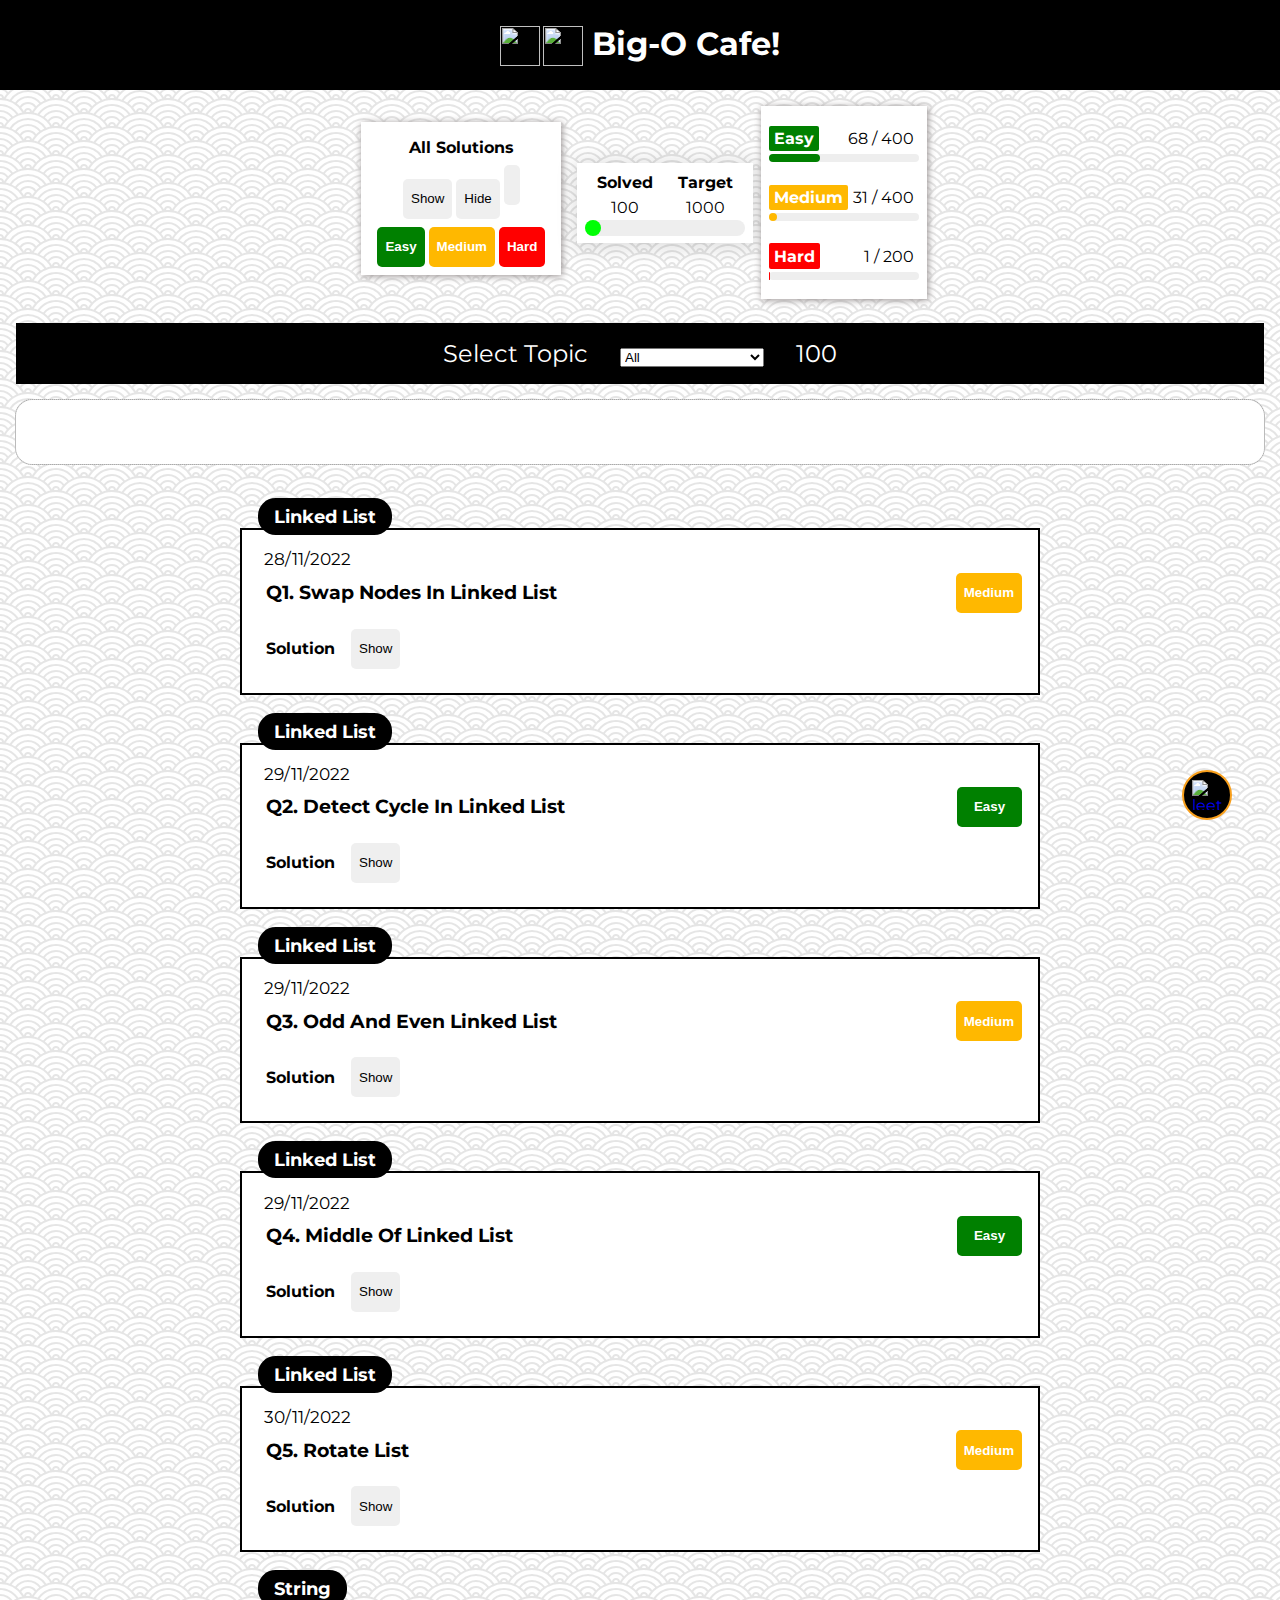
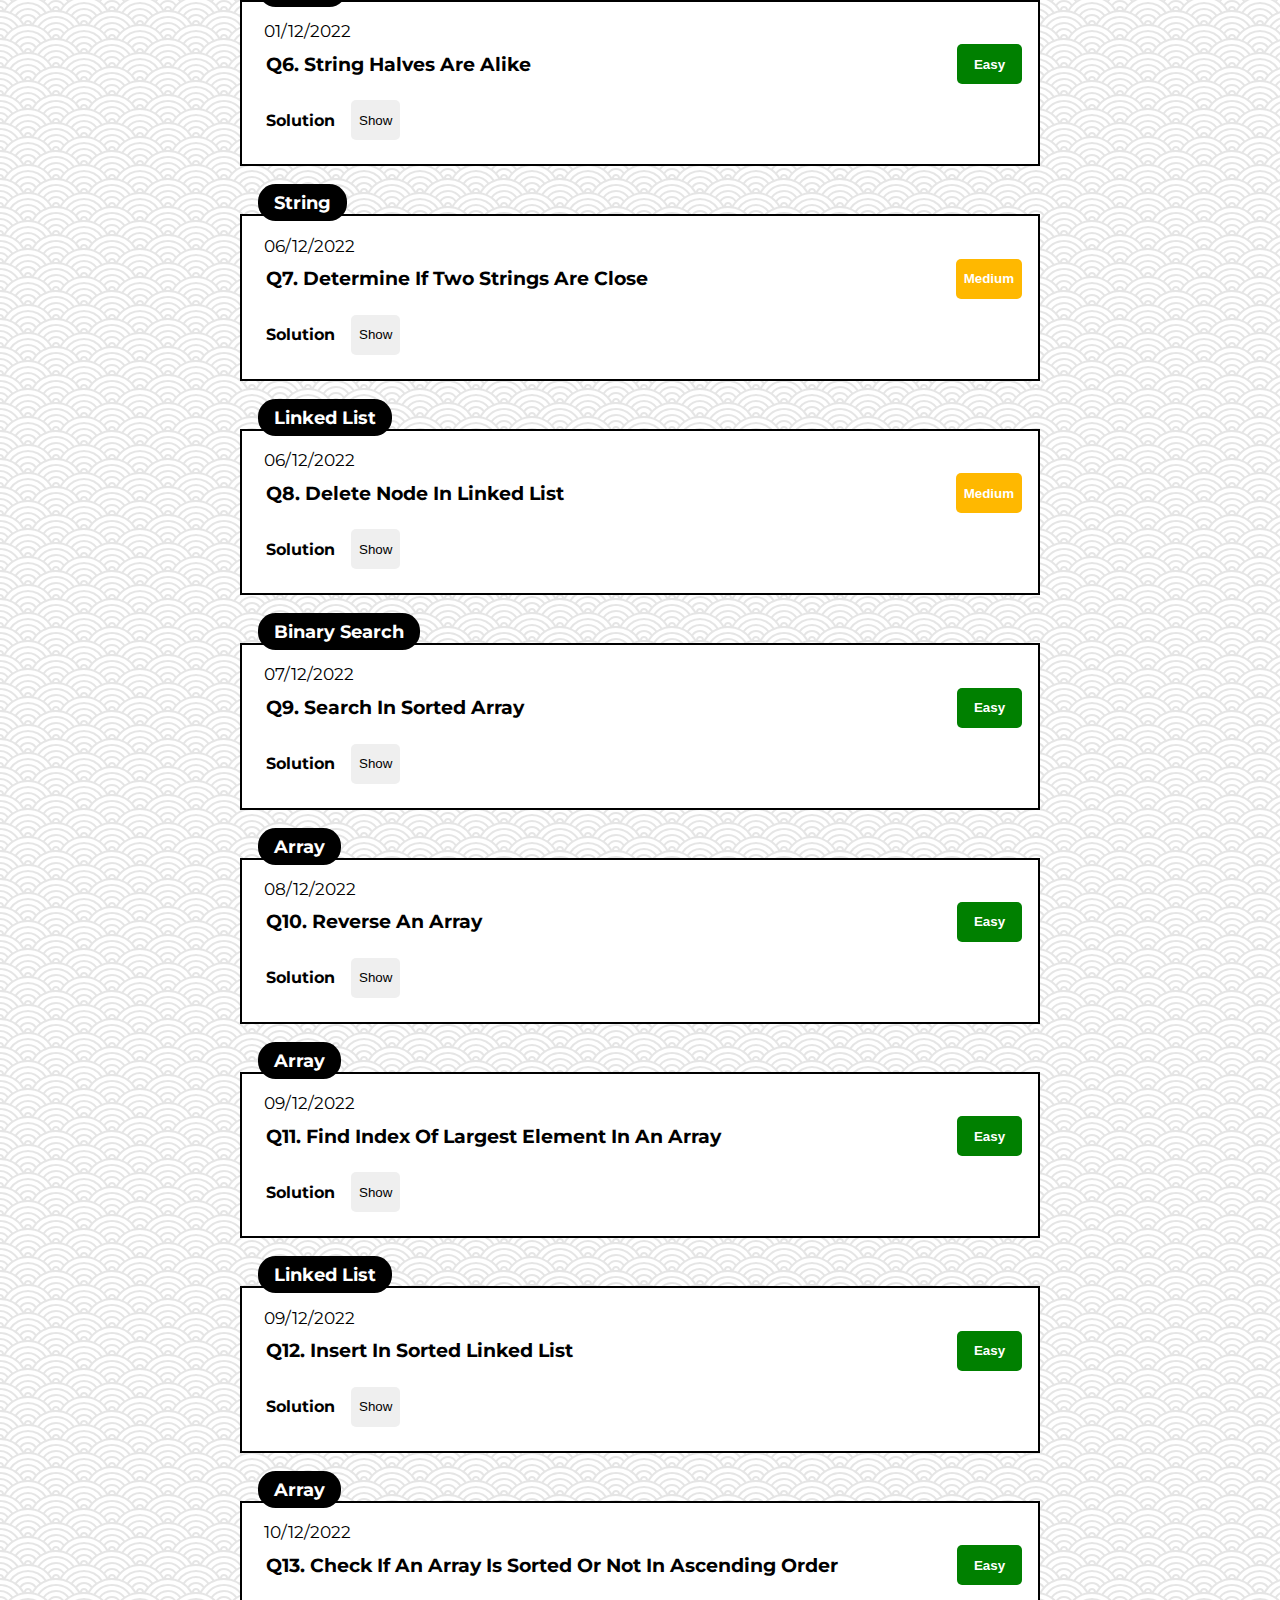
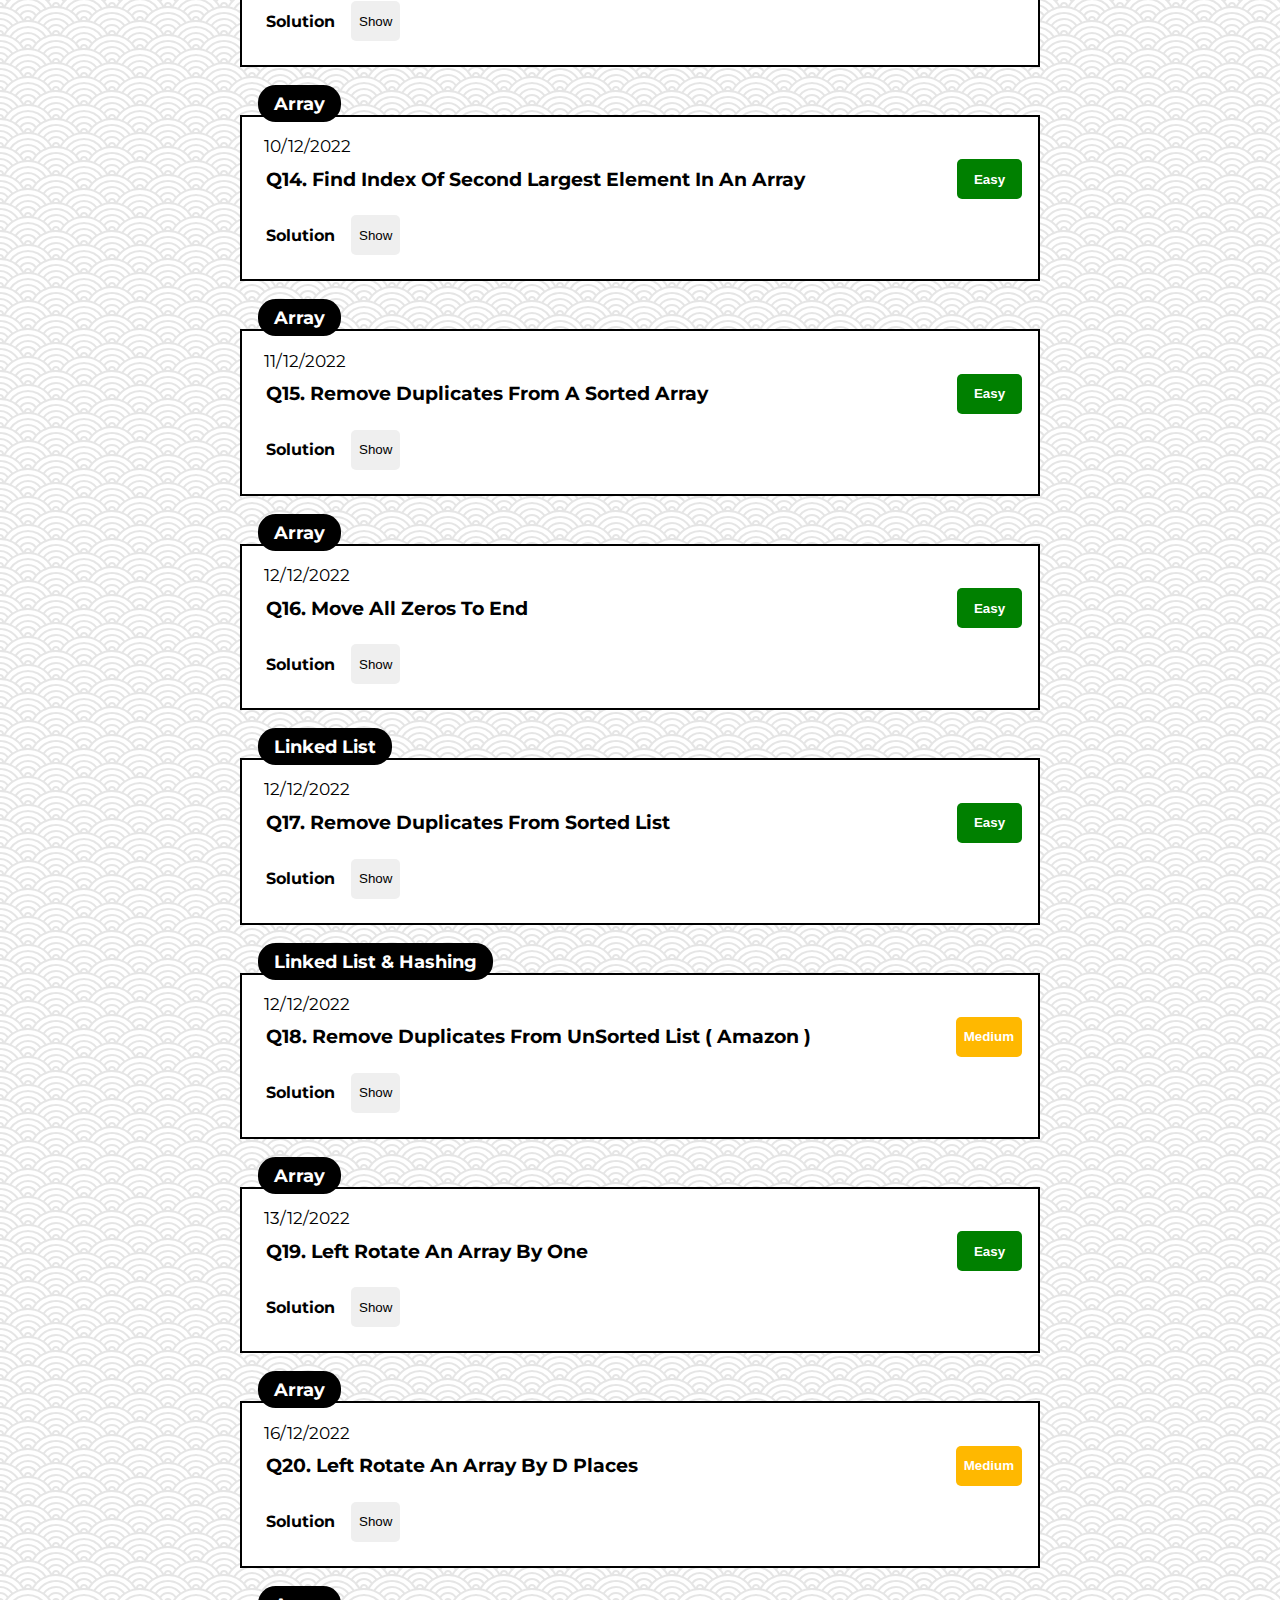
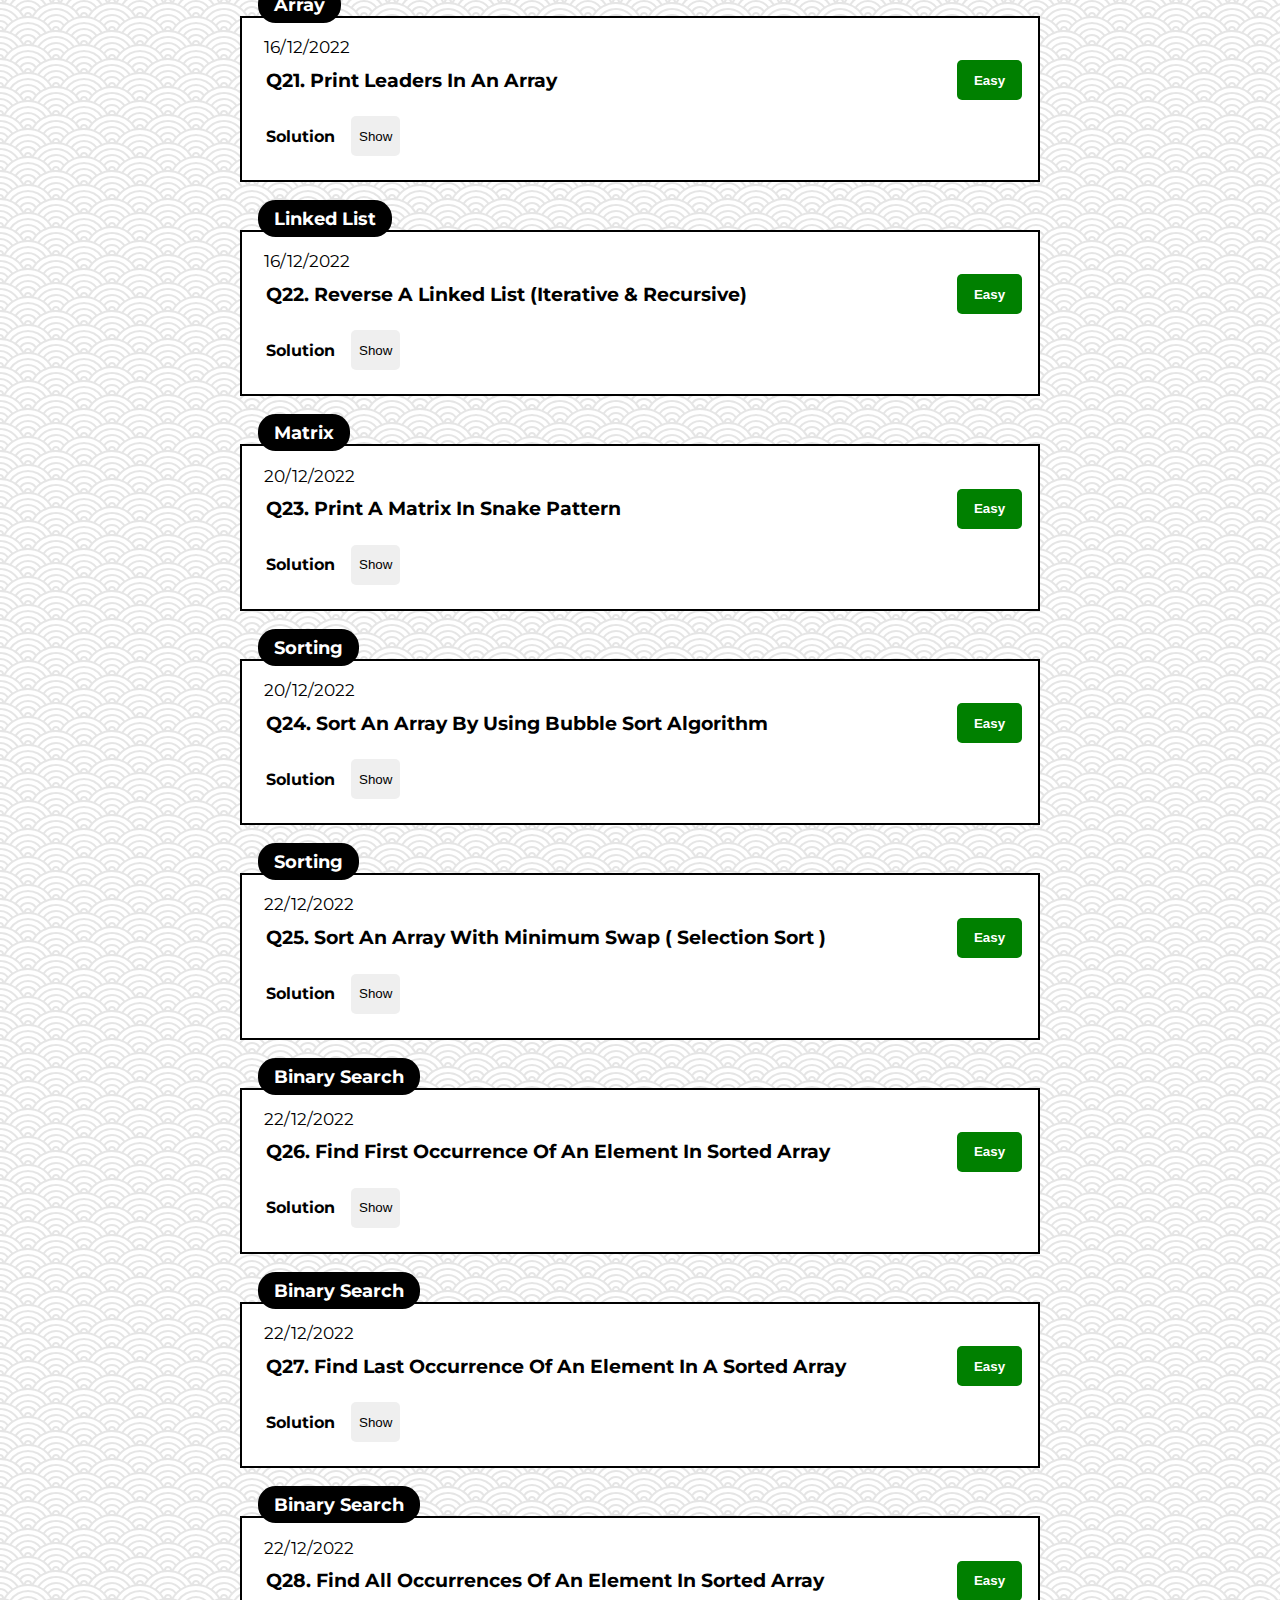
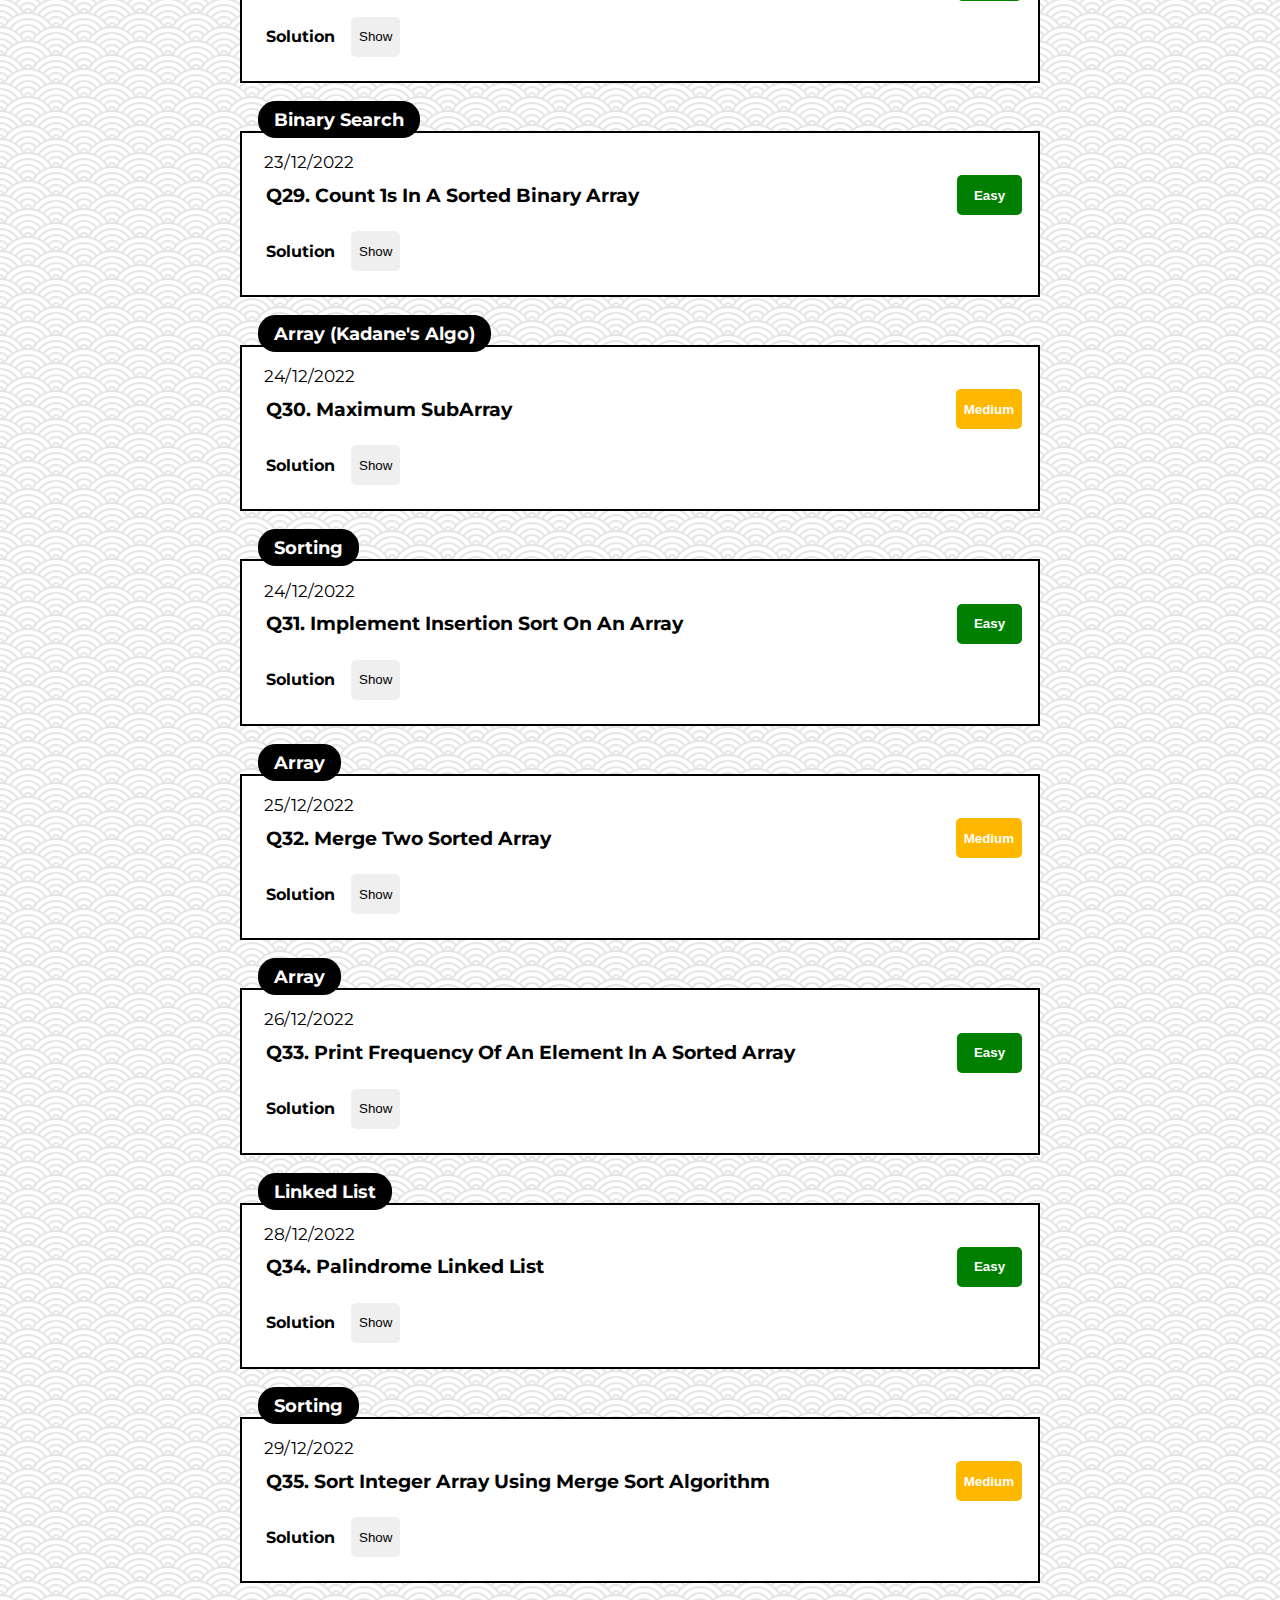
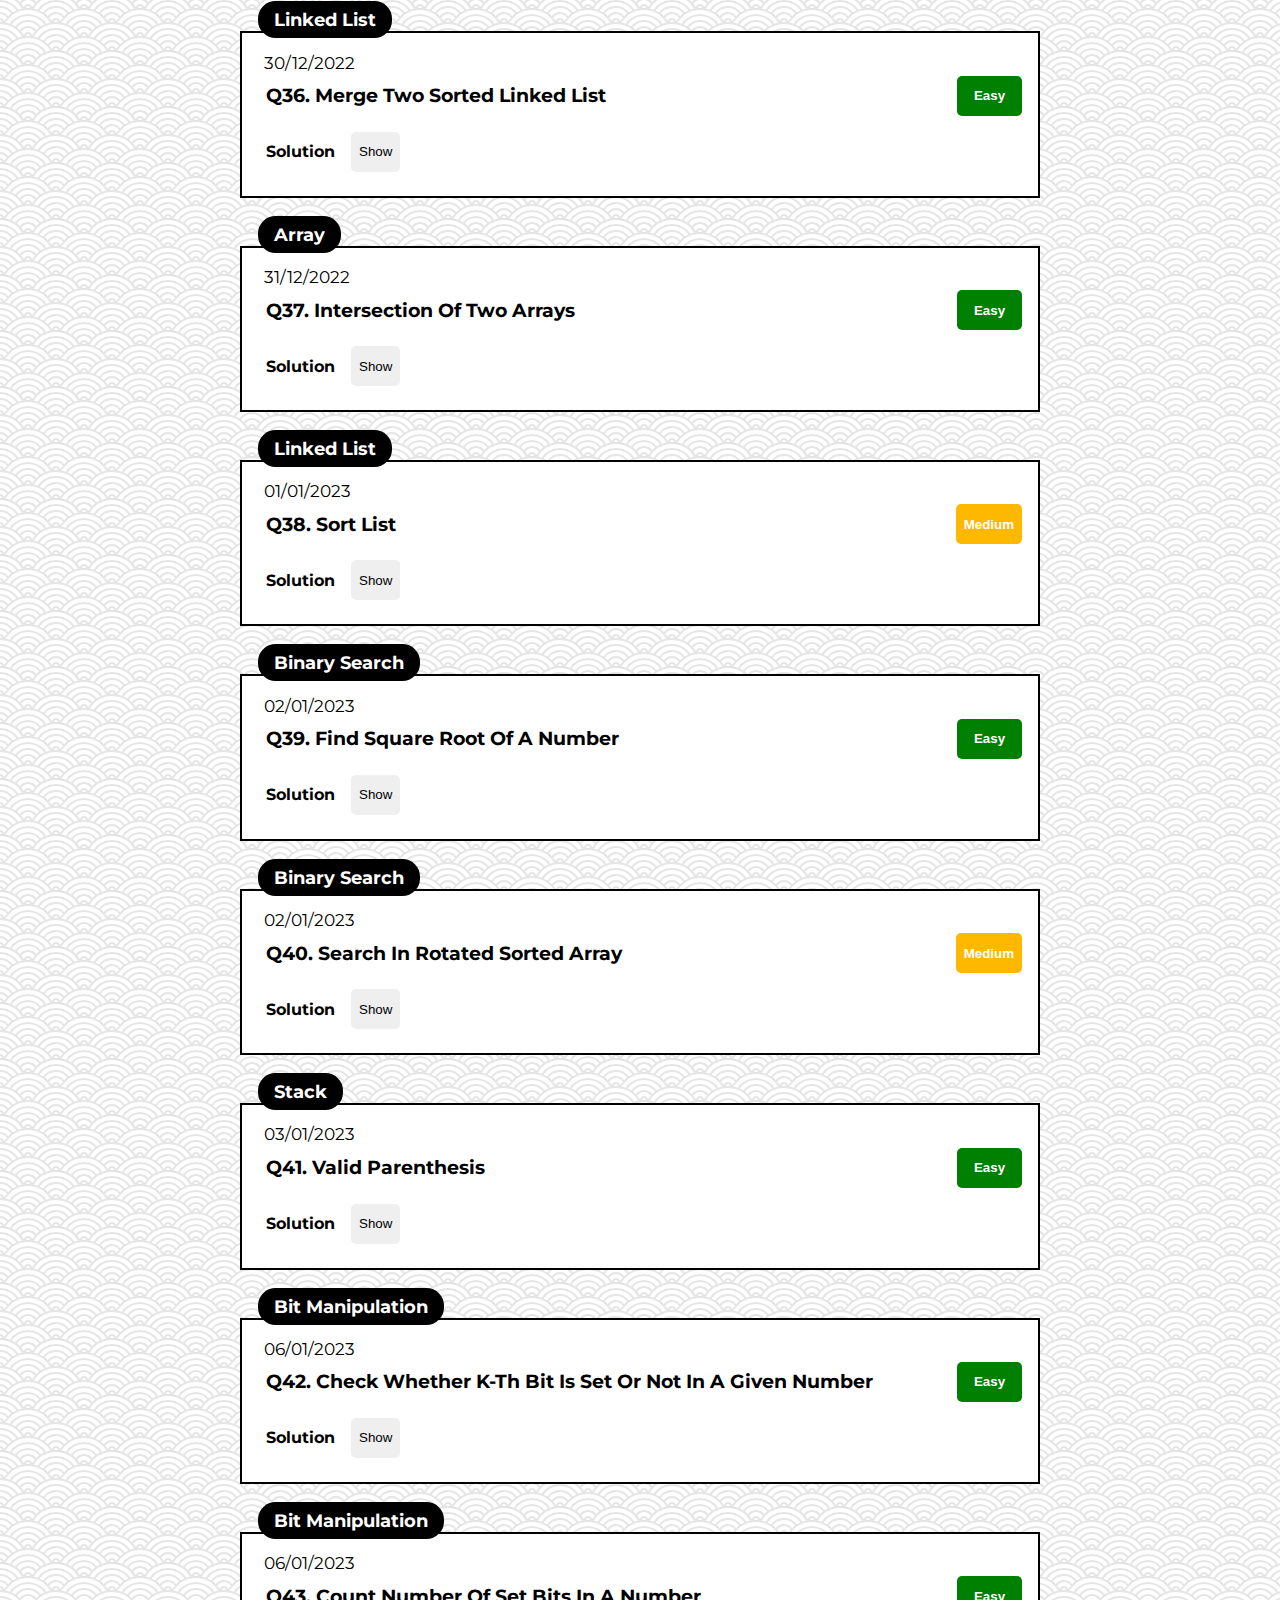
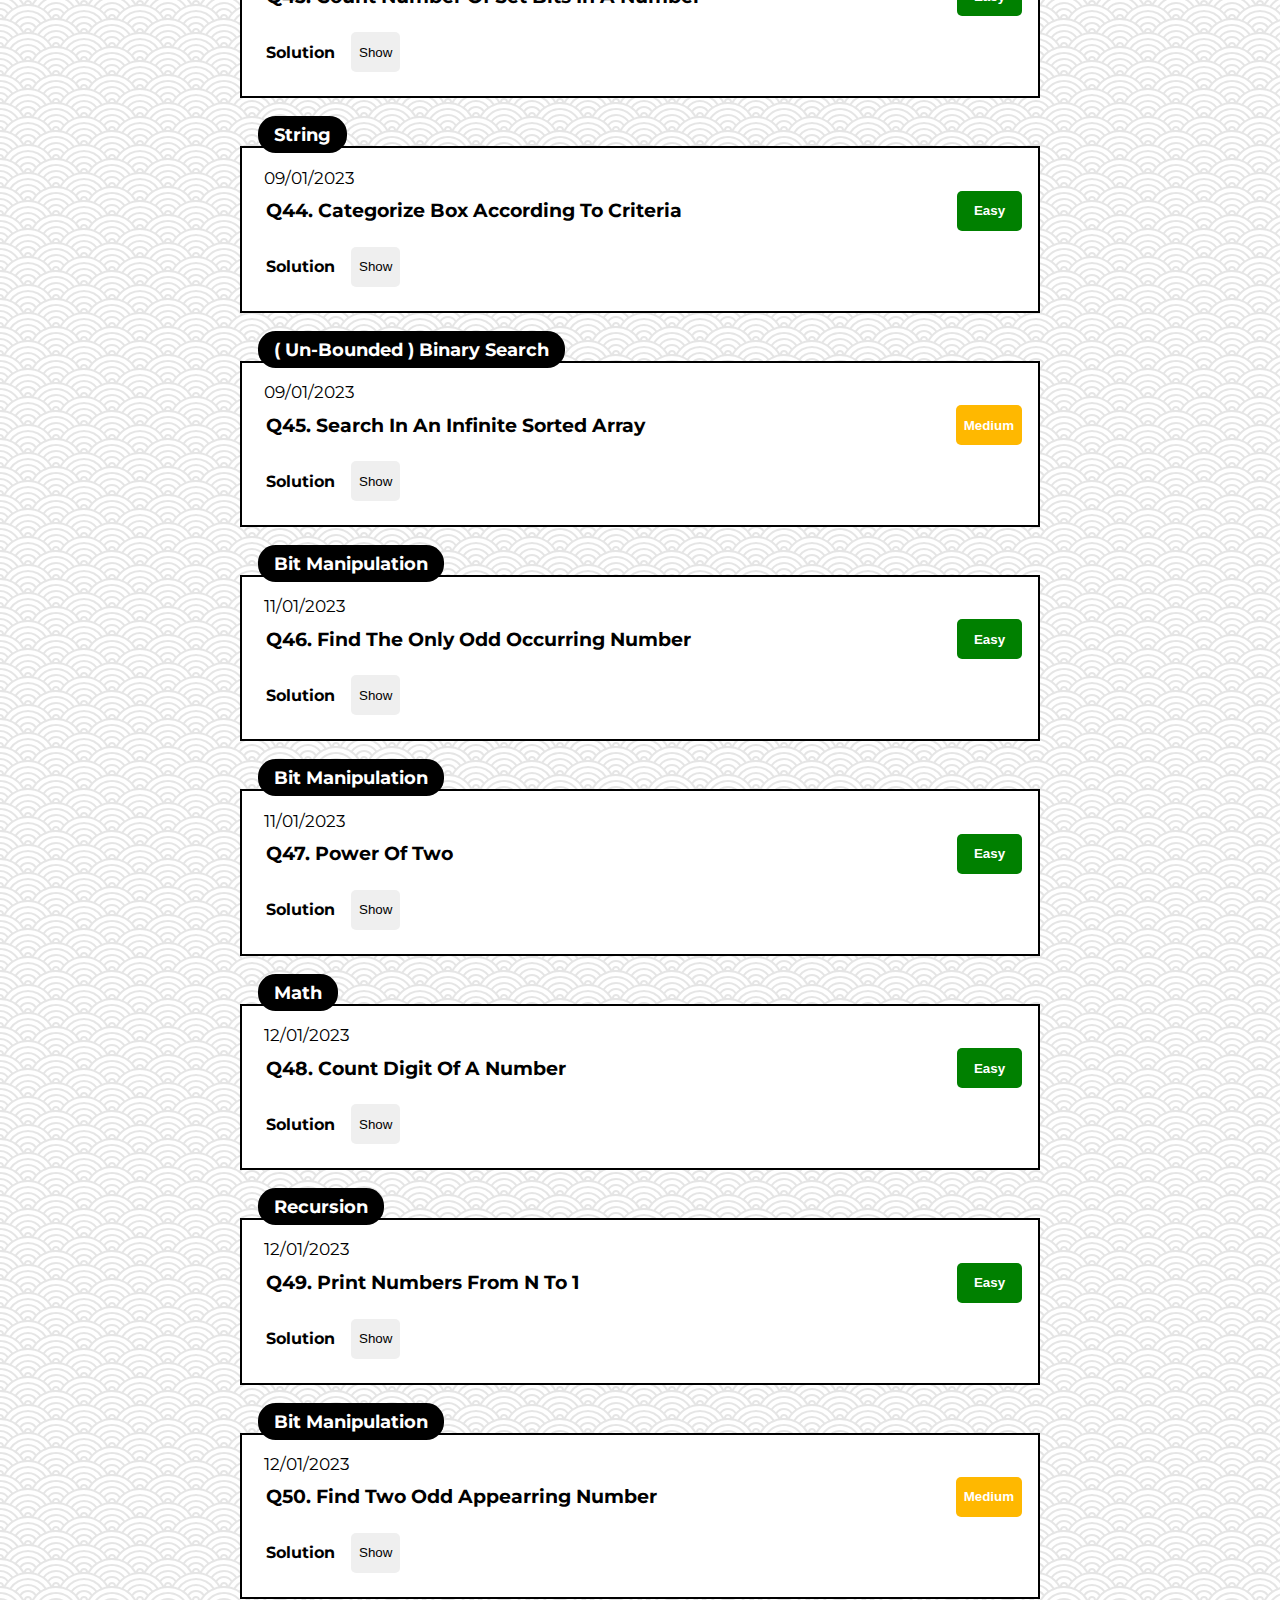
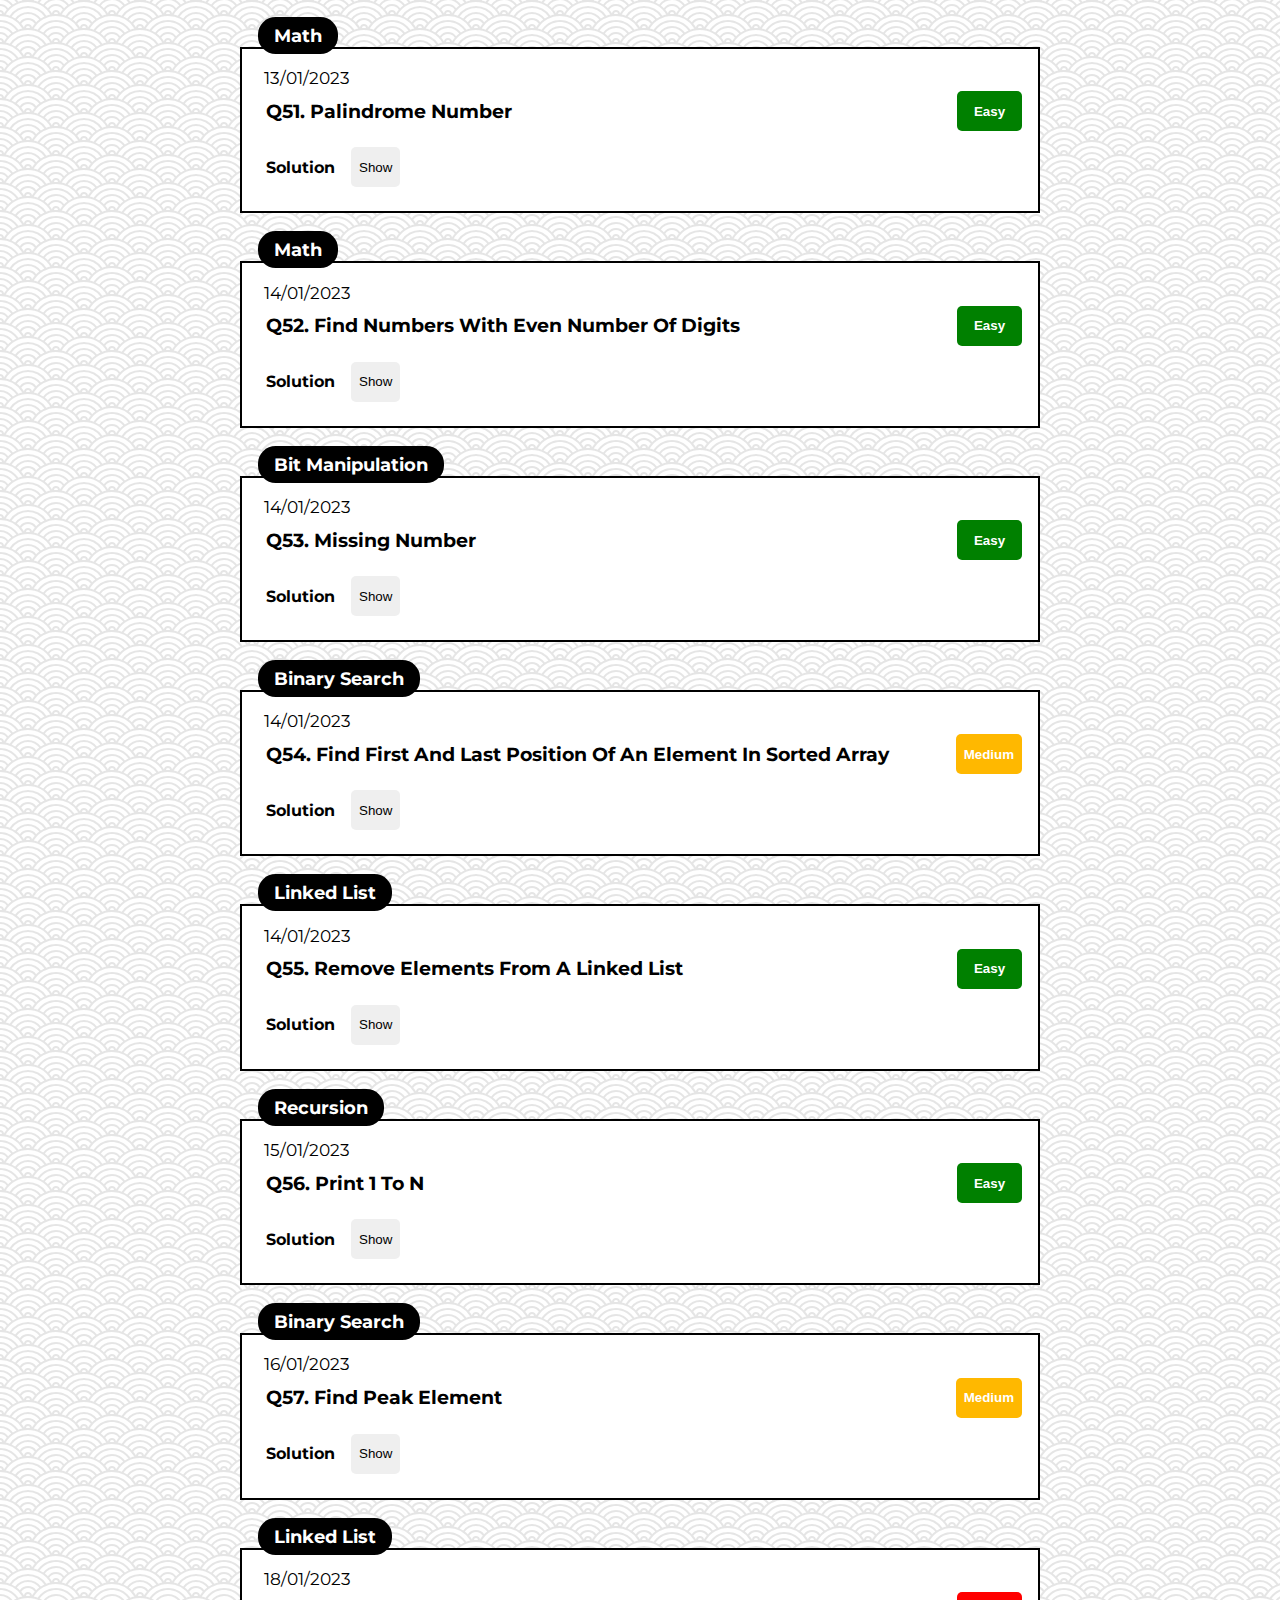
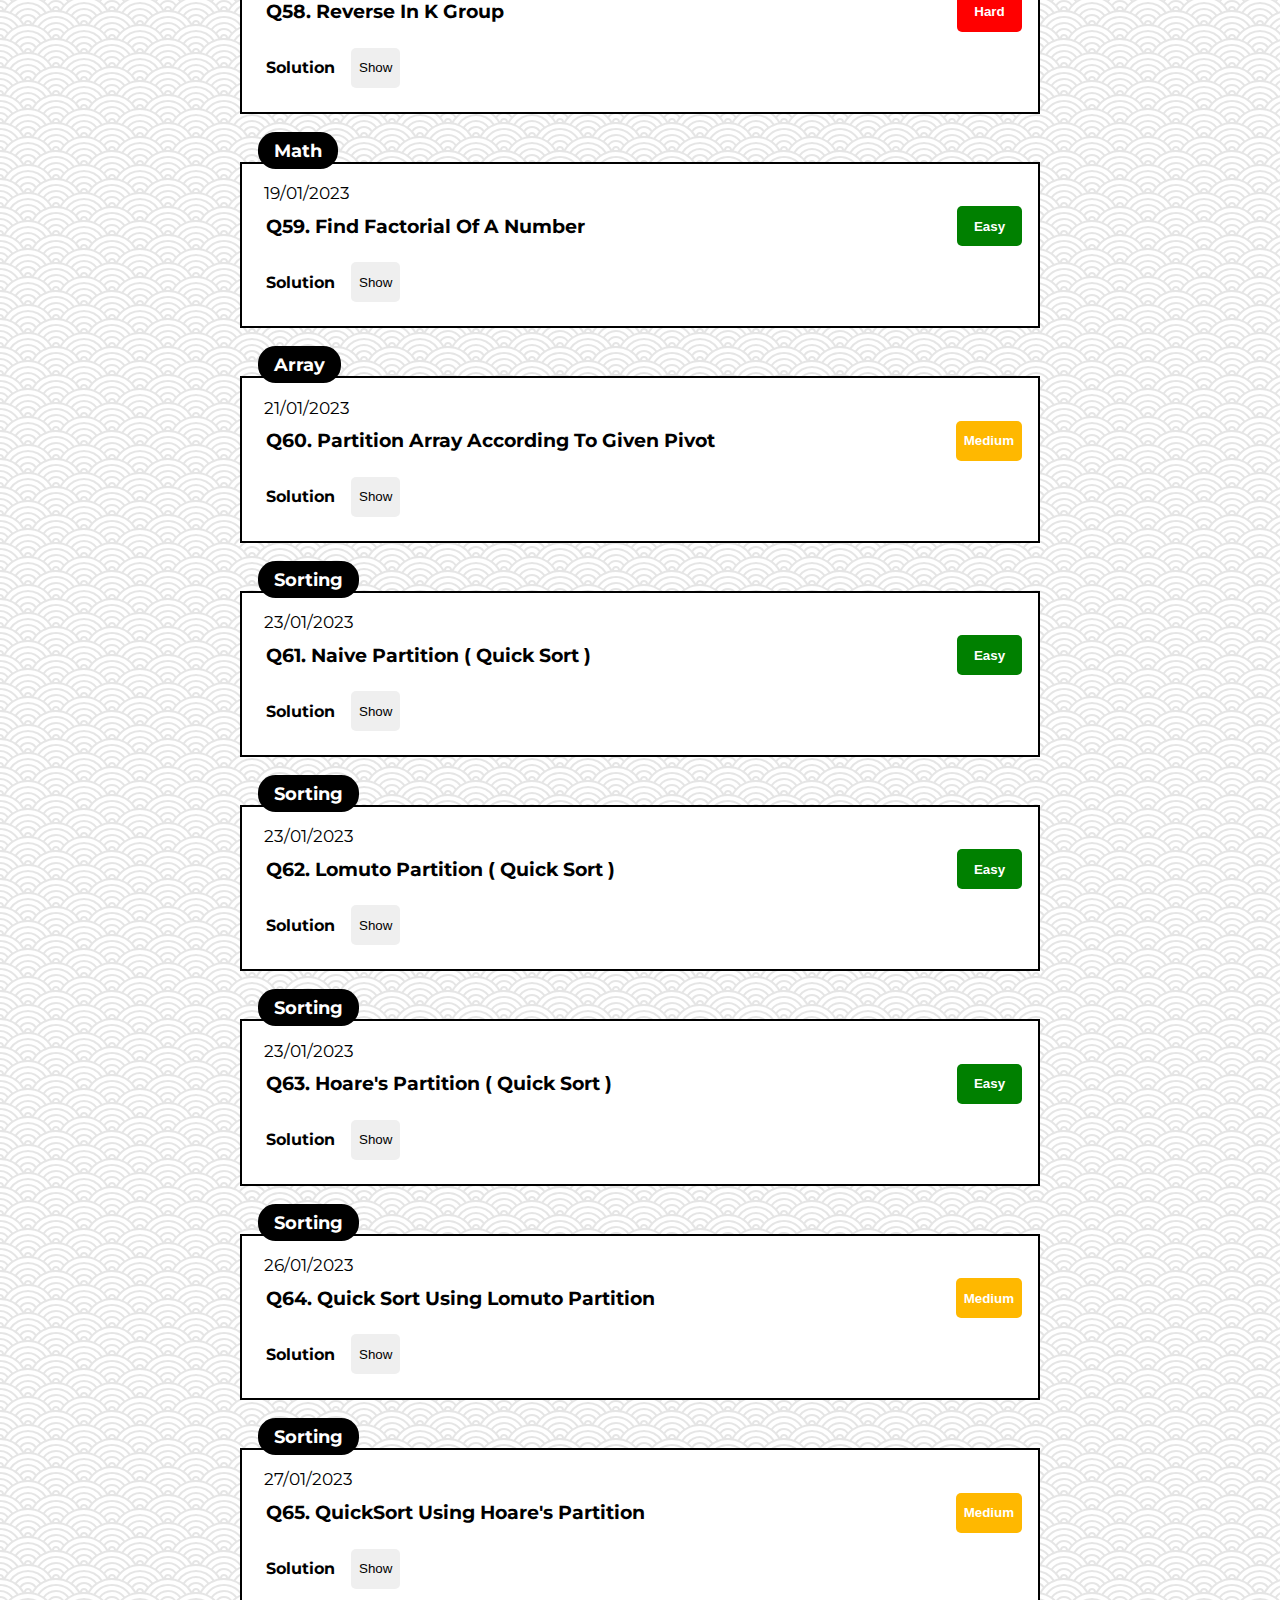
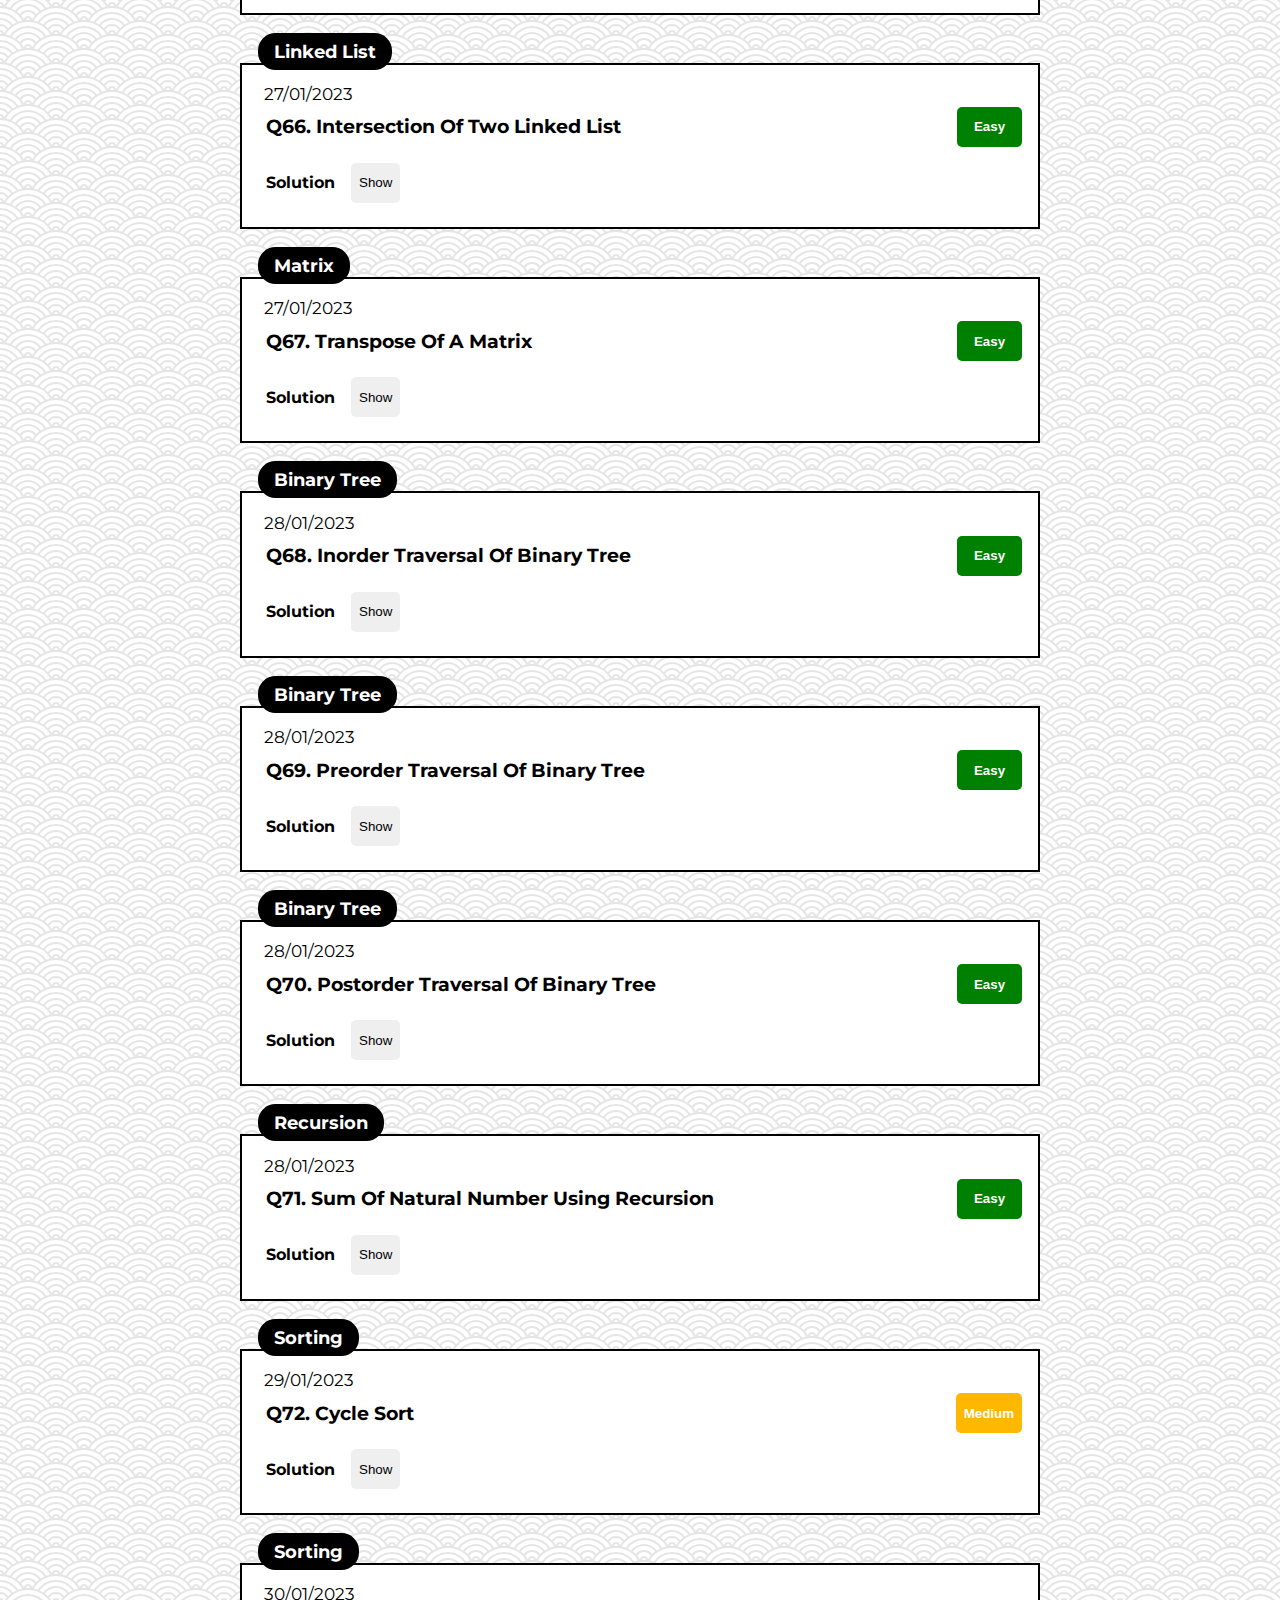
==== commit 01177c77: "Add Question" ====
--- a/index.html
+++ b/index.html
@@ -6355,6 +6355,165 @@
             </div></div>
 
                             <!-- Question -->
+
+                            <!-- Question -->
+                            <div class="leetcode leetcode-easy leetcode-array leetcode-hashing">
+                                <!-- 05/03/2023 -->
+                                <!-- 01:30:34 GMT+0530 (India Standard Time) -->
+                                <!-- Javascript DOM -->
+                                        <div class="leetcode-topic">
+                                            <i class="fa-solid fa-laptop-code"></i>
+                                            <span class="topic-name">array</span>
+                                        </div>
+                                        <div class="leetcode-time">
+                                        <i class="fa-solid fa-clock"></i> <span class="time">05/03/2023</span>
+                                        </div>
+                                        <div class="leetcode-title">
+                                            <h3>Q98. Intersection of two unsorted arrays </h3>
+                                            <button class="leetcode-level easy">easy</button>
+                                        </div>
+                                        <div class="leetcode-body">
+                                            <!-- Show/Hide -->
+                                            <div class="leetcode-dialog">
+                                                <h4>Solution</h4>
+                                                <button id="show-hide" class="functionality">Show</button>
+                                            </div>
+                                            <div class="leetcode-body-content" id="hidden" style="display:none;">
+                                                <div class="leetcode-solution">
+                                                <pre>                        <code class="language-java">
+                                                  
+
+                                                    /*
+
+                                                    Example 1:
+                                                    Input: nums1 = [1,2,2,1], nums2 = [2,2]
+                                                    Output: [2]
+
+                                                    Example 2:
+                                                    Input: nums1 = [4,9,5], nums2 = [9,4,9,8,4]
+                                                    Output: [9,4]
+                                                    Explanation: [4,9] is also accepted.
+                                                    
+                                                    
+                                                    */
+
+
+                                                    class Solution {
+                                                        public int[] intersection(int[] nums1, int[] nums2) {
+
+                                                            Set&lt;Integer> hs = new HashSet&lt;Integer>();
+                                                            List&lt;Integer> result = new ArrayList<>();
+                                                            for(int ele:nums1) {
+                                                                hs.add(ele);
+                                                            }
+                                                            for(int ele:nums2) {
+                                                                if(hs.contains(ele)) {
+                                                                    result.add(ele);
+                                                                    hs.remove(ele);
+                                                                }
+                                                            }
+                                                            
+                                                            // Converting arraylist ---> Array
+
+                                                            int[] out = new int[result.size()];
+                                                            for(int i=0; i < out.length; i++) {
+                                                                out[i] = result.get(i);
+                                                            } 
+                                                            return out;
+
+                                                        }
+                                                    }
+
+
+                                                    </code>
+                                                </pre>
+                                                </div>
+                                            </div>
+                                        </div></div>   
+                            <!-- Question -->
+
+                            <!-- Question -->
+                            <div class="leetcode leetcode-easy leetcode-array leetcode-hashing">
+                                <!-- 05/03/2023 -->
+                                <!-- 01:56:07 GMT+0530 (India Standard Time) -->
+                                <!-- Javascript DOM -->
+                                        <div class="leetcode-topic">
+                                            <i class="fa-solid fa-laptop-code"></i>
+                                            <span class="topic-name">array</span>
+                                        </div>
+                                        <div class="leetcode-time">
+                                        <i class="fa-solid fa-clock"></i> <span class="time">05/03/2023</span>
+                                        </div>
+                                        <div class="leetcode-title">
+                                            <h3>Q99. Union of two unsorted arrays </h3>
+                                            <button class="leetcode-level easy">easy</button>
+                                        </div>
+                                        <div class="leetcode-body">
+                                            <!-- Show/Hide -->
+                                            <div class="leetcode-dialog">
+                                                <h4>Solution</h4>
+                                                <button id="show-hide" class="functionality">Show</button>
+                                            </div>
+                                            <div class="leetcode-body-content" id="hidden" style="display:none;">
+                                                <div class="leetcode-solution">
+                                                <pre>                        <code class="language-java">
+                                                    
+                                                    public static int distinctElements(int[] a, int[] b) {
+
+                                                        HashSet&lt;Integer> unique = new HashSet<>();
+                                                
+                                                        for(int ele:a) {
+                                                            unique.add(ele);
+                                                        }
+                                                
+                                                        for(int ele:b) {
+                                                           unique.add(ele);
+                                                        }
+
+                                                        return unique.size();
+
+                                                    }
+                                            
+
+                                                    </code>
+                                                </pre>
+                                                </div>
+                                            </div>
+                                        </div></div>
+                            <!-- Question -->
+
+                            <!-- Question -->
+                            <div class="leetcode leetcode-medium leetcode-tree">
+                                <!-- 05/03/2023 -->
+                                <!-- 01:59:45 GMT+0530 (India Standard Time) -->
+                                <!-- Javascript DOM -->
+                                        <div class="leetcode-topic">
+                                            <i class="fa-solid fa-laptop-code"></i>
+                                            <span class="topic-name">tree</span>
+                                        </div>
+                                        <div class="leetcode-time">
+                                        <i class="fa-solid fa-clock"></i> <span class="time">05/03/2023</span>
+                                        </div>
+                                        <div class="leetcode-title">
+                                            <h3>Q100. Binary tree zig zag level order traversal </h3>
+                                            <button class="leetcode-level medium">medium</button>
+                                        </div>
+                                        <div class="leetcode-body">
+                                            <!-- Show/Hide -->
+                                            <div class="leetcode-dialog">
+                                                <h4>Solution</h4>
+                                                <button id="show-hide" class="functionality">Show</button>
+                                            </div>
+                                            <div class="leetcode-body-content" id="hidden" style="display:none;">
+                                                <div class="leetcode-solution">
+                                                <pre>                        <code class="language-java">
+                                                  
+                                                    </code>
+                                                </pre>
+                                                </div>
+                                            </div>
+                                        </div></div>
+                            <!-- Question -->
             </div>      
         </section>
     </main>
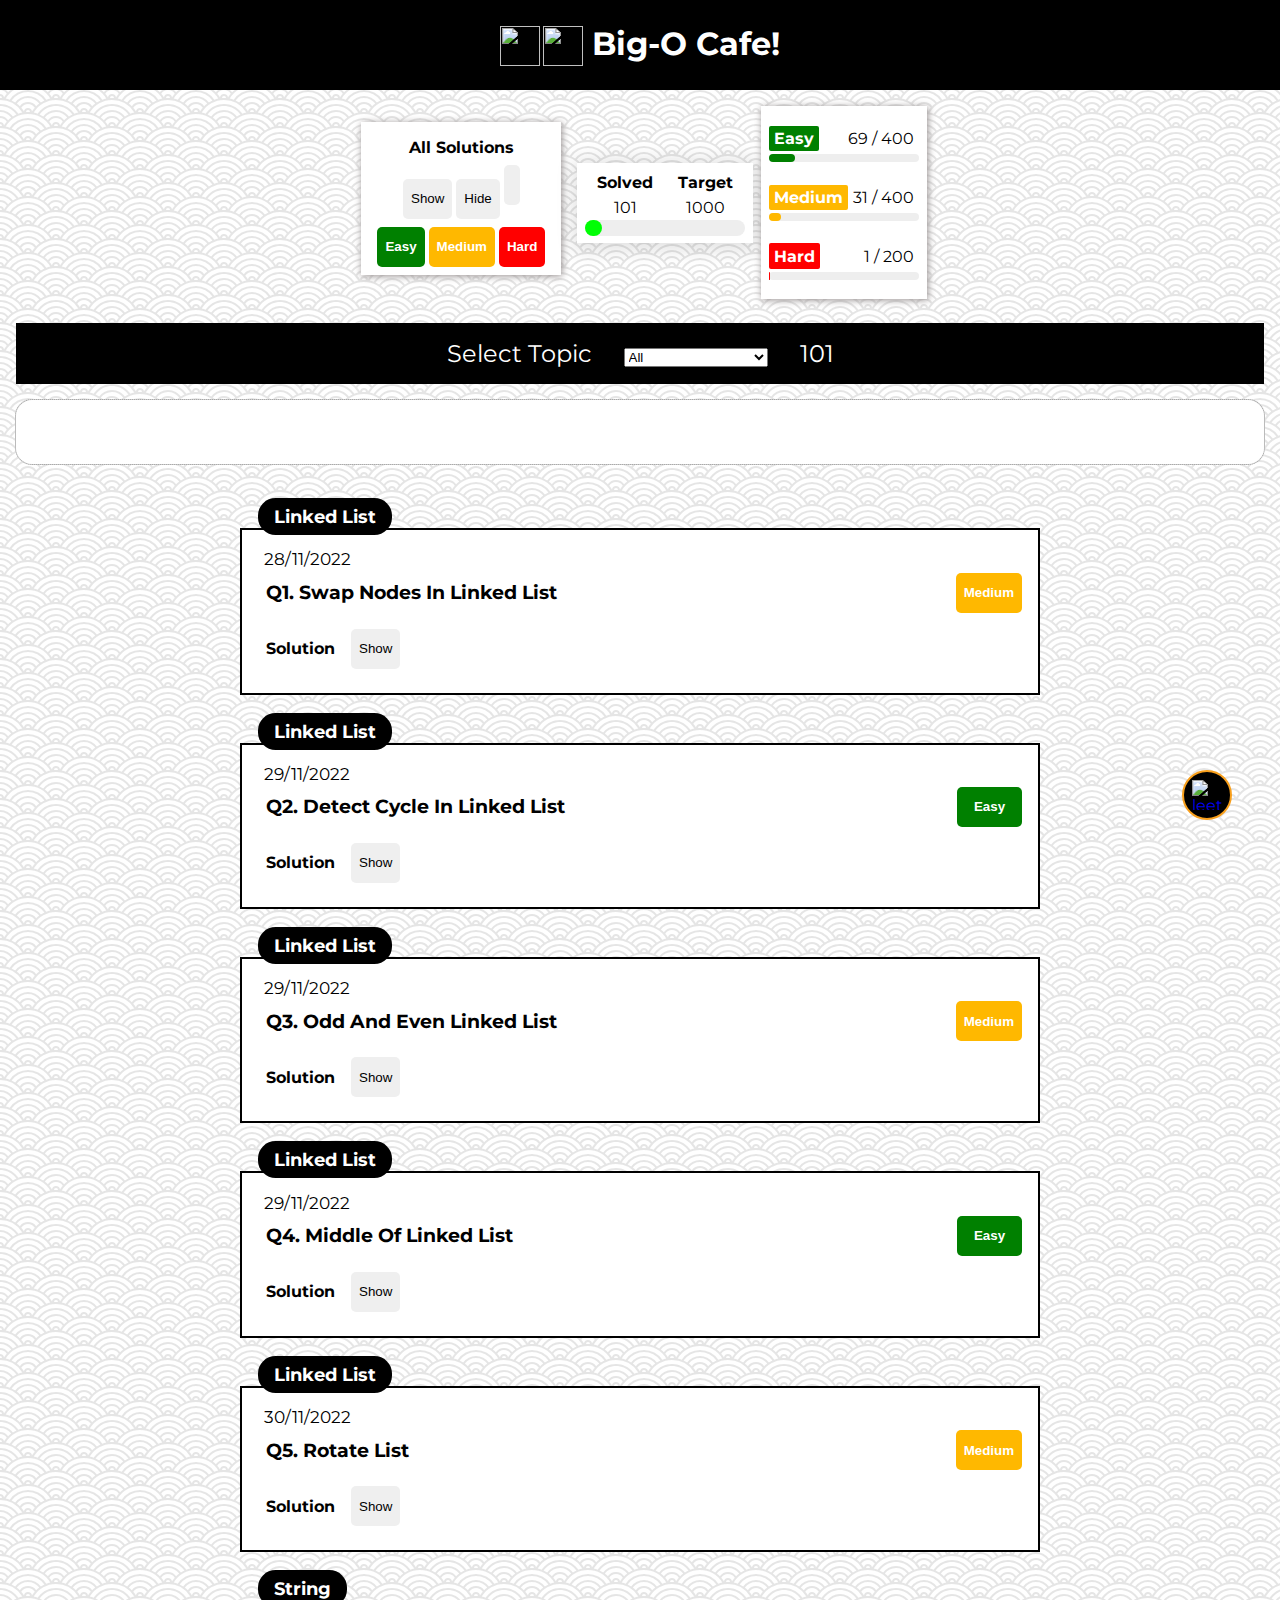
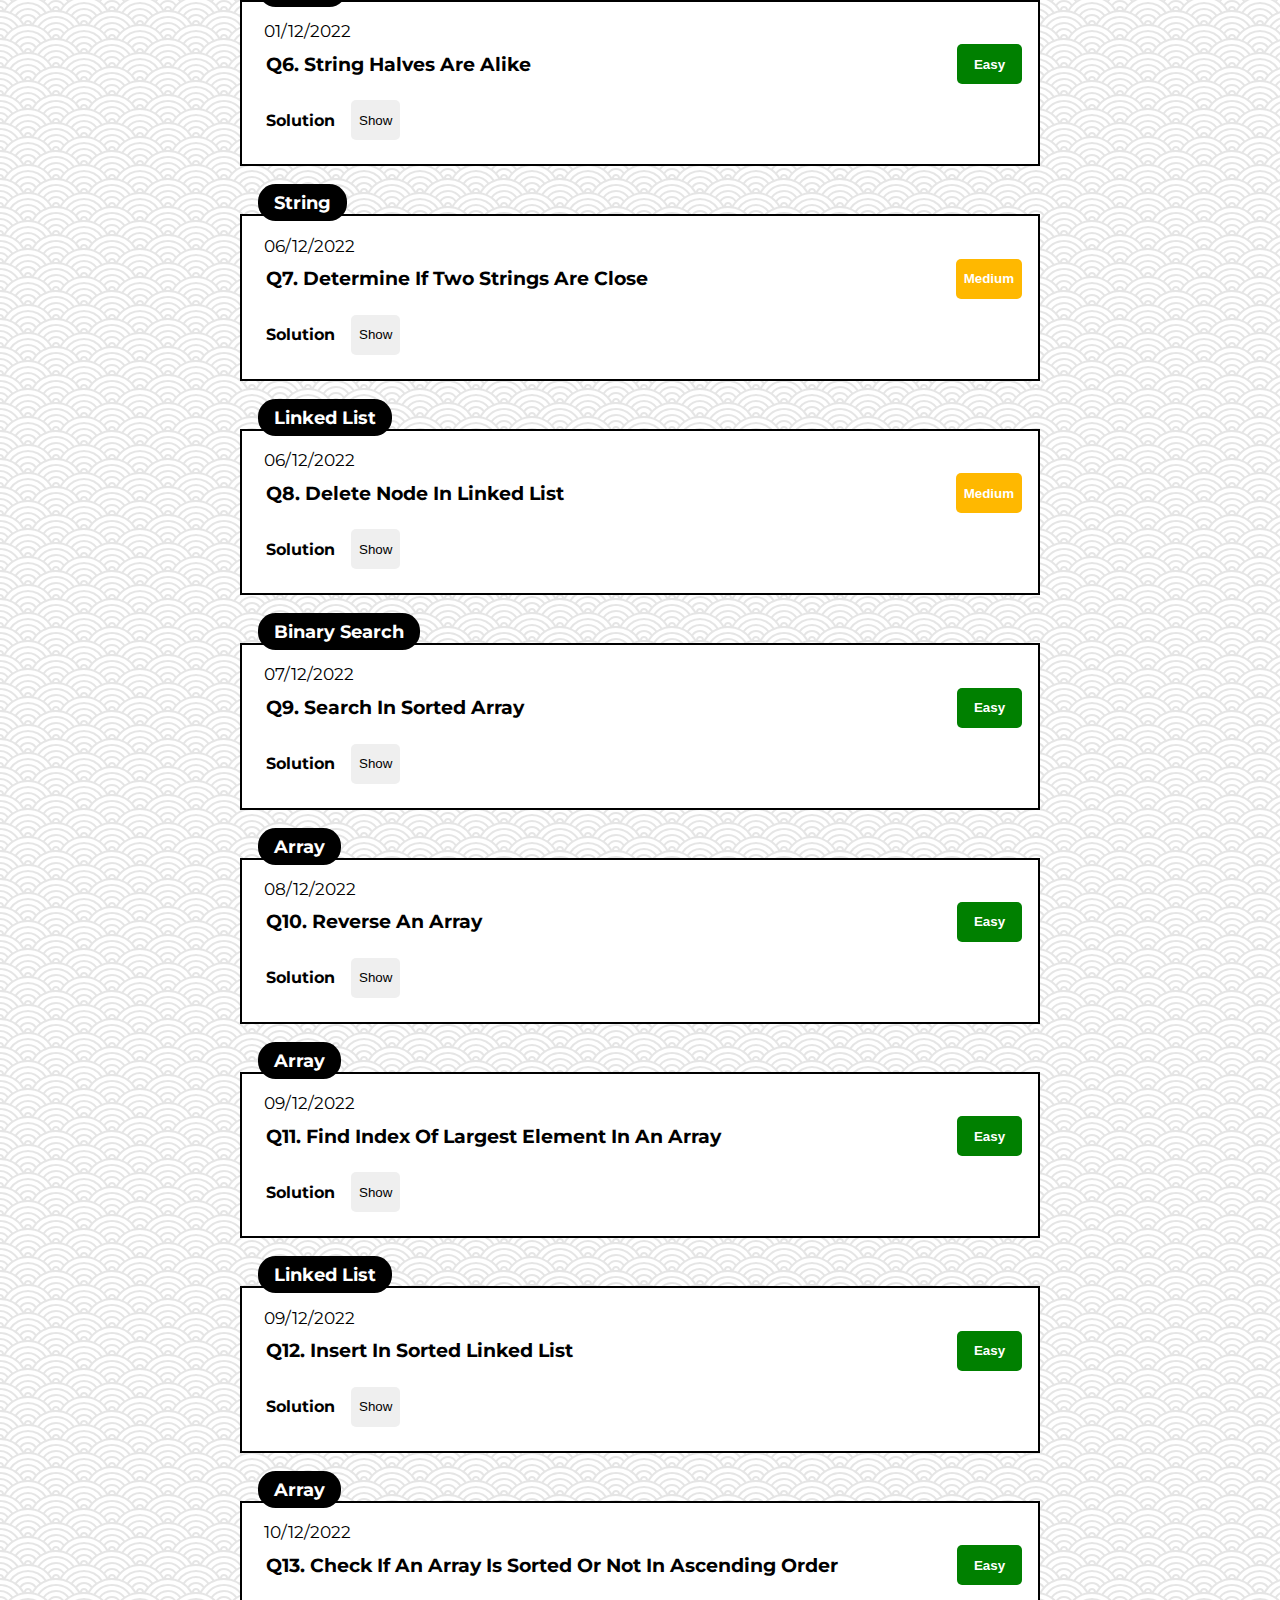
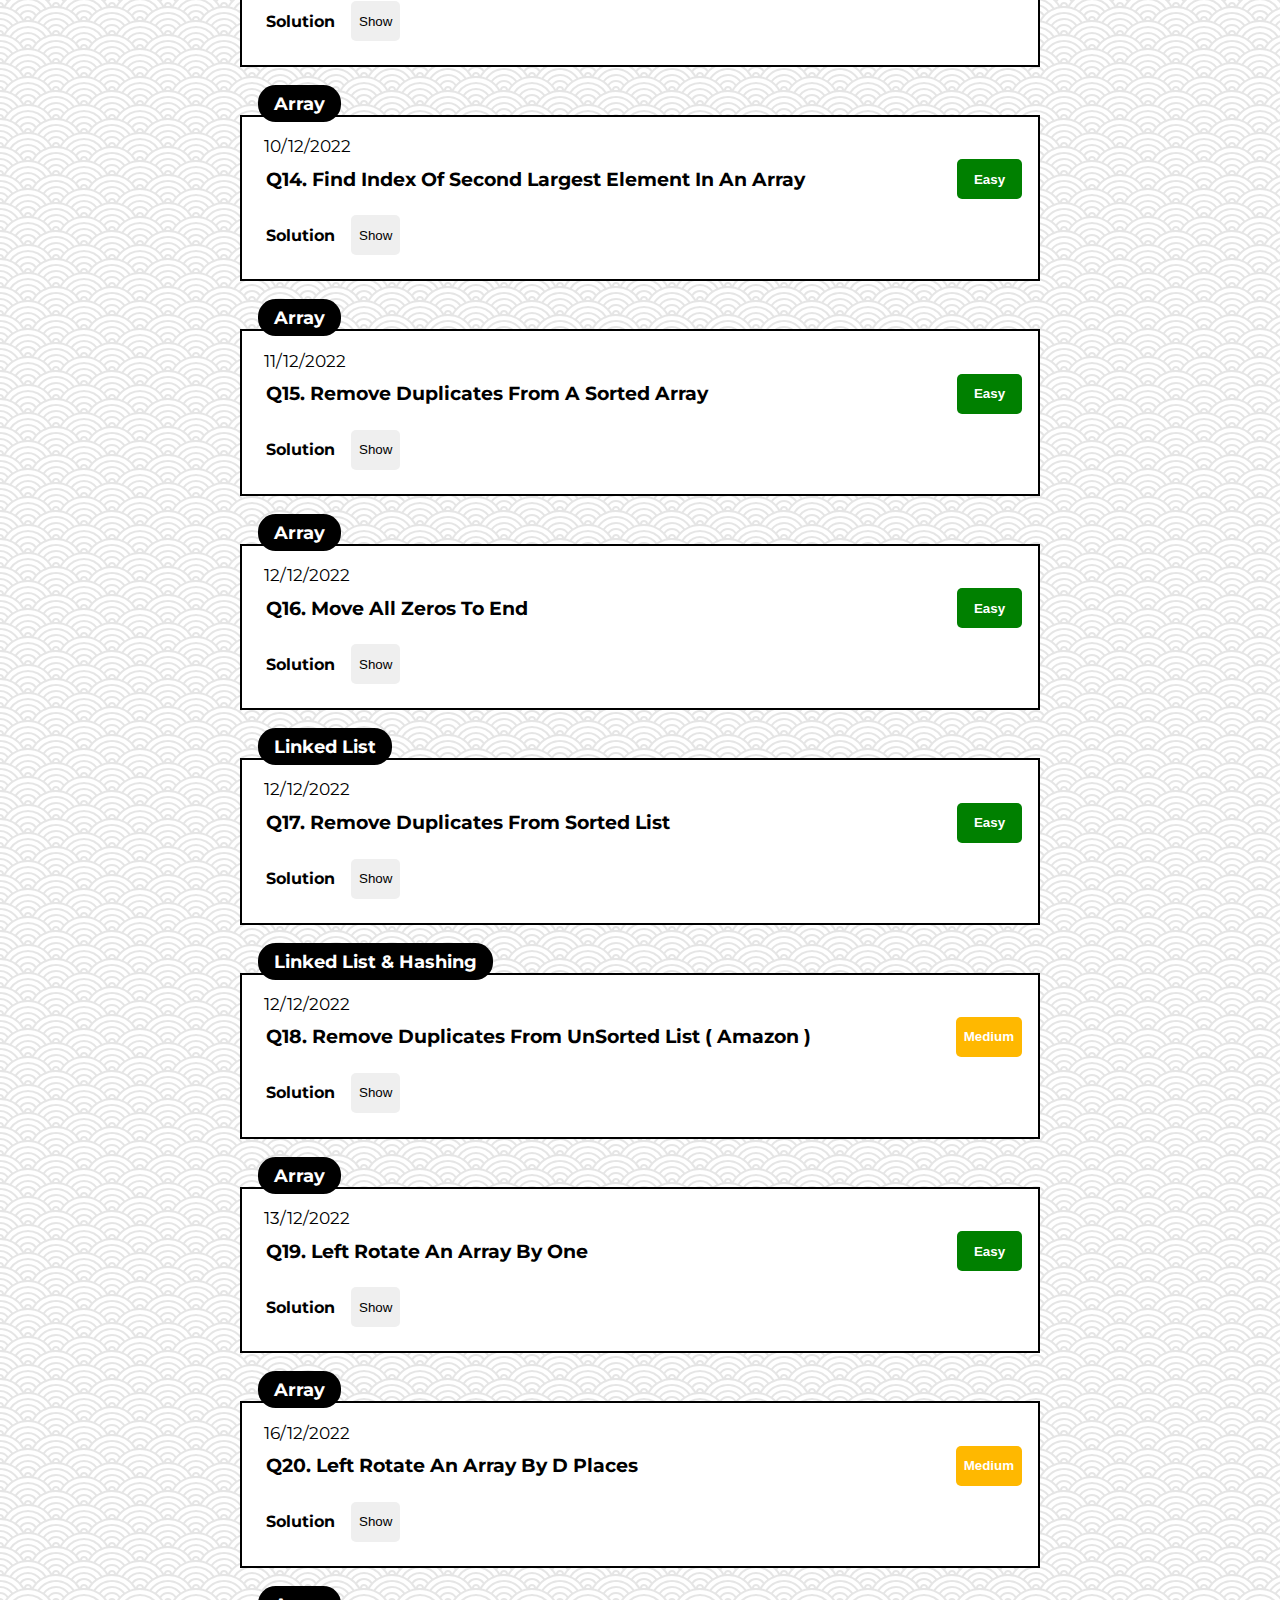
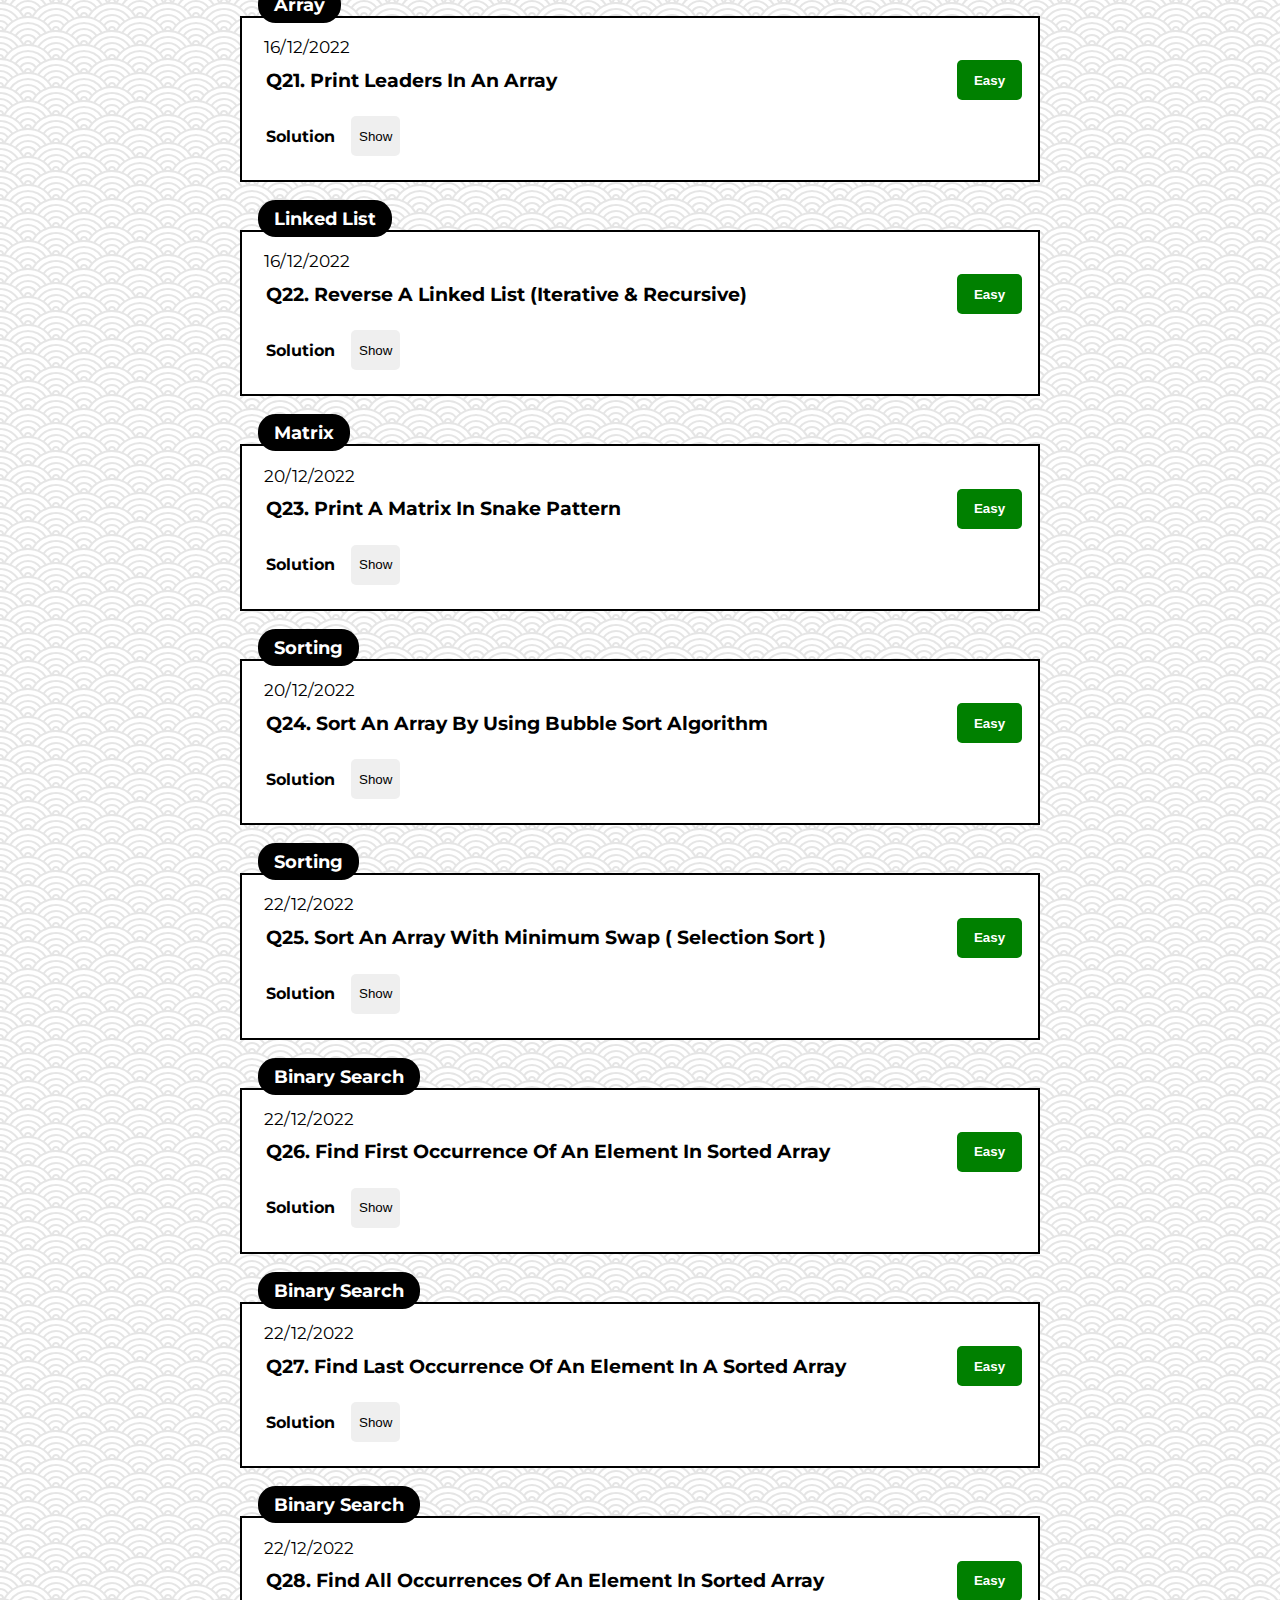
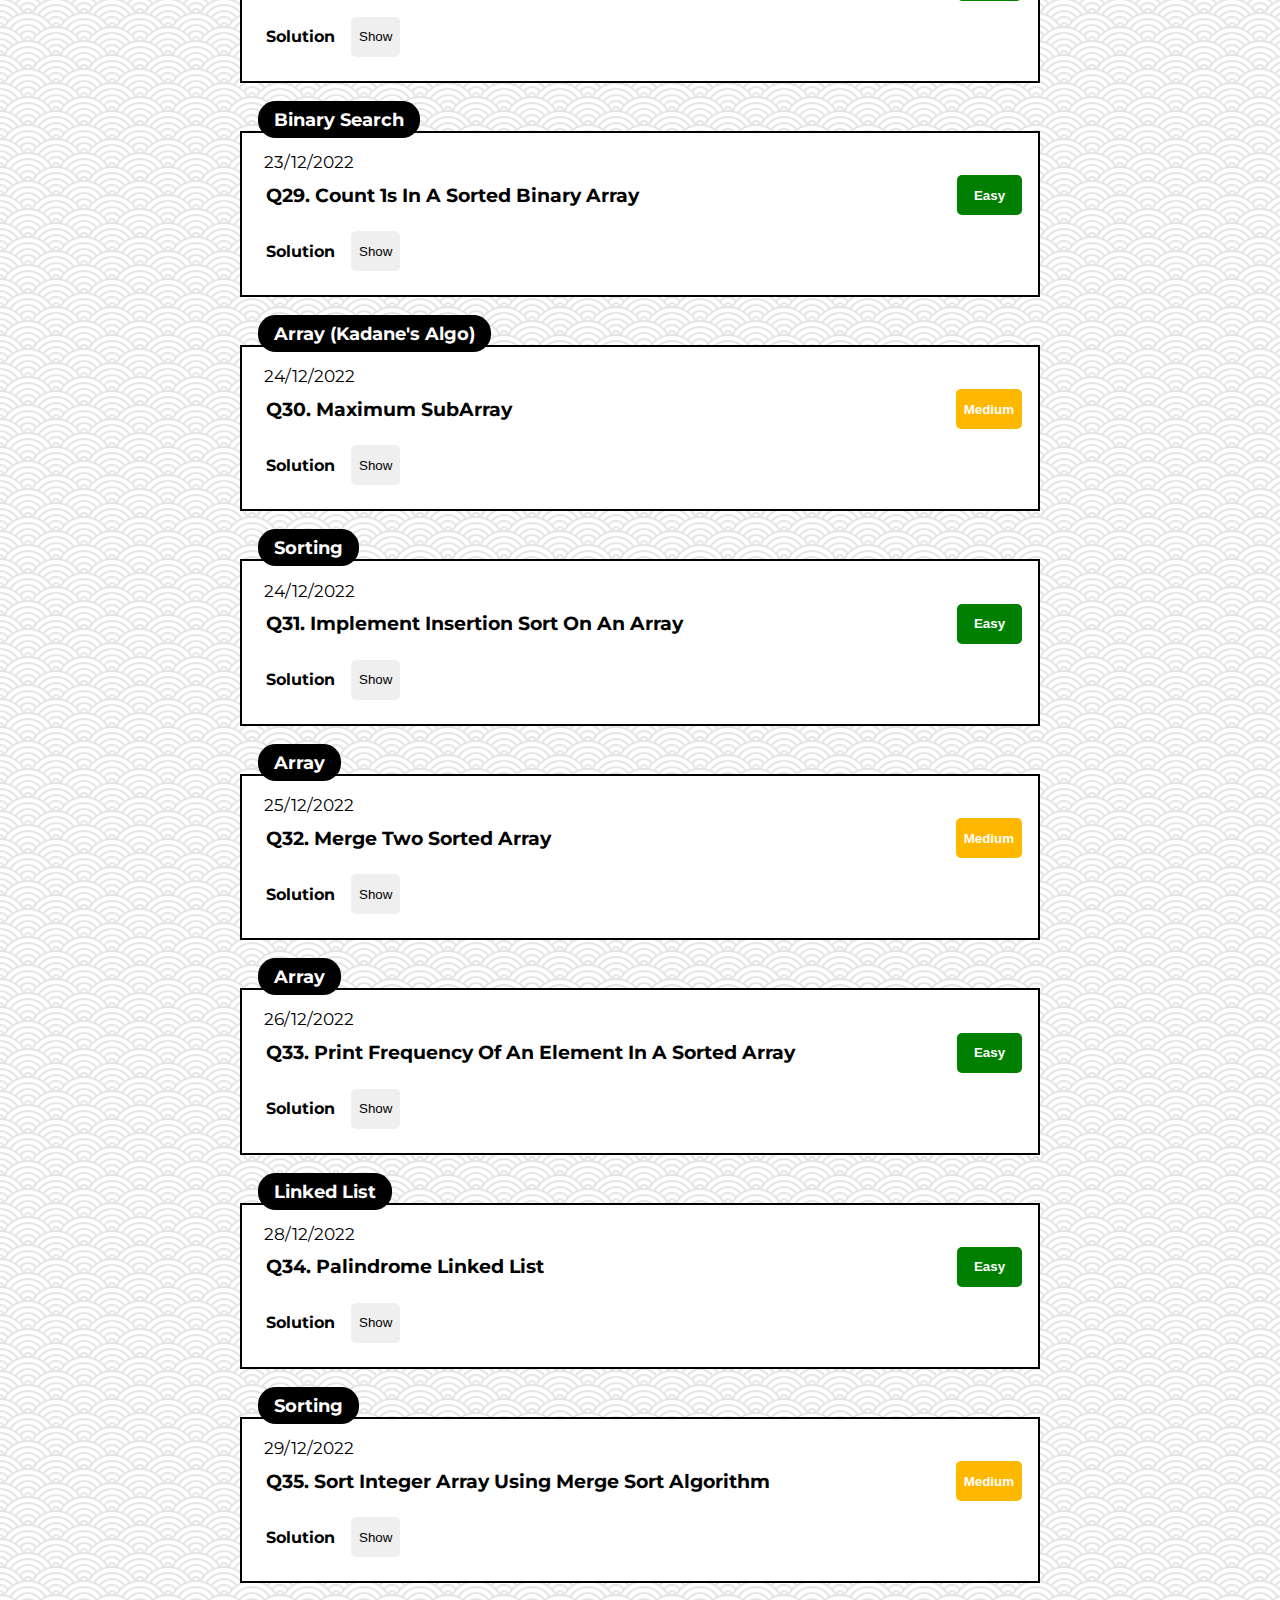
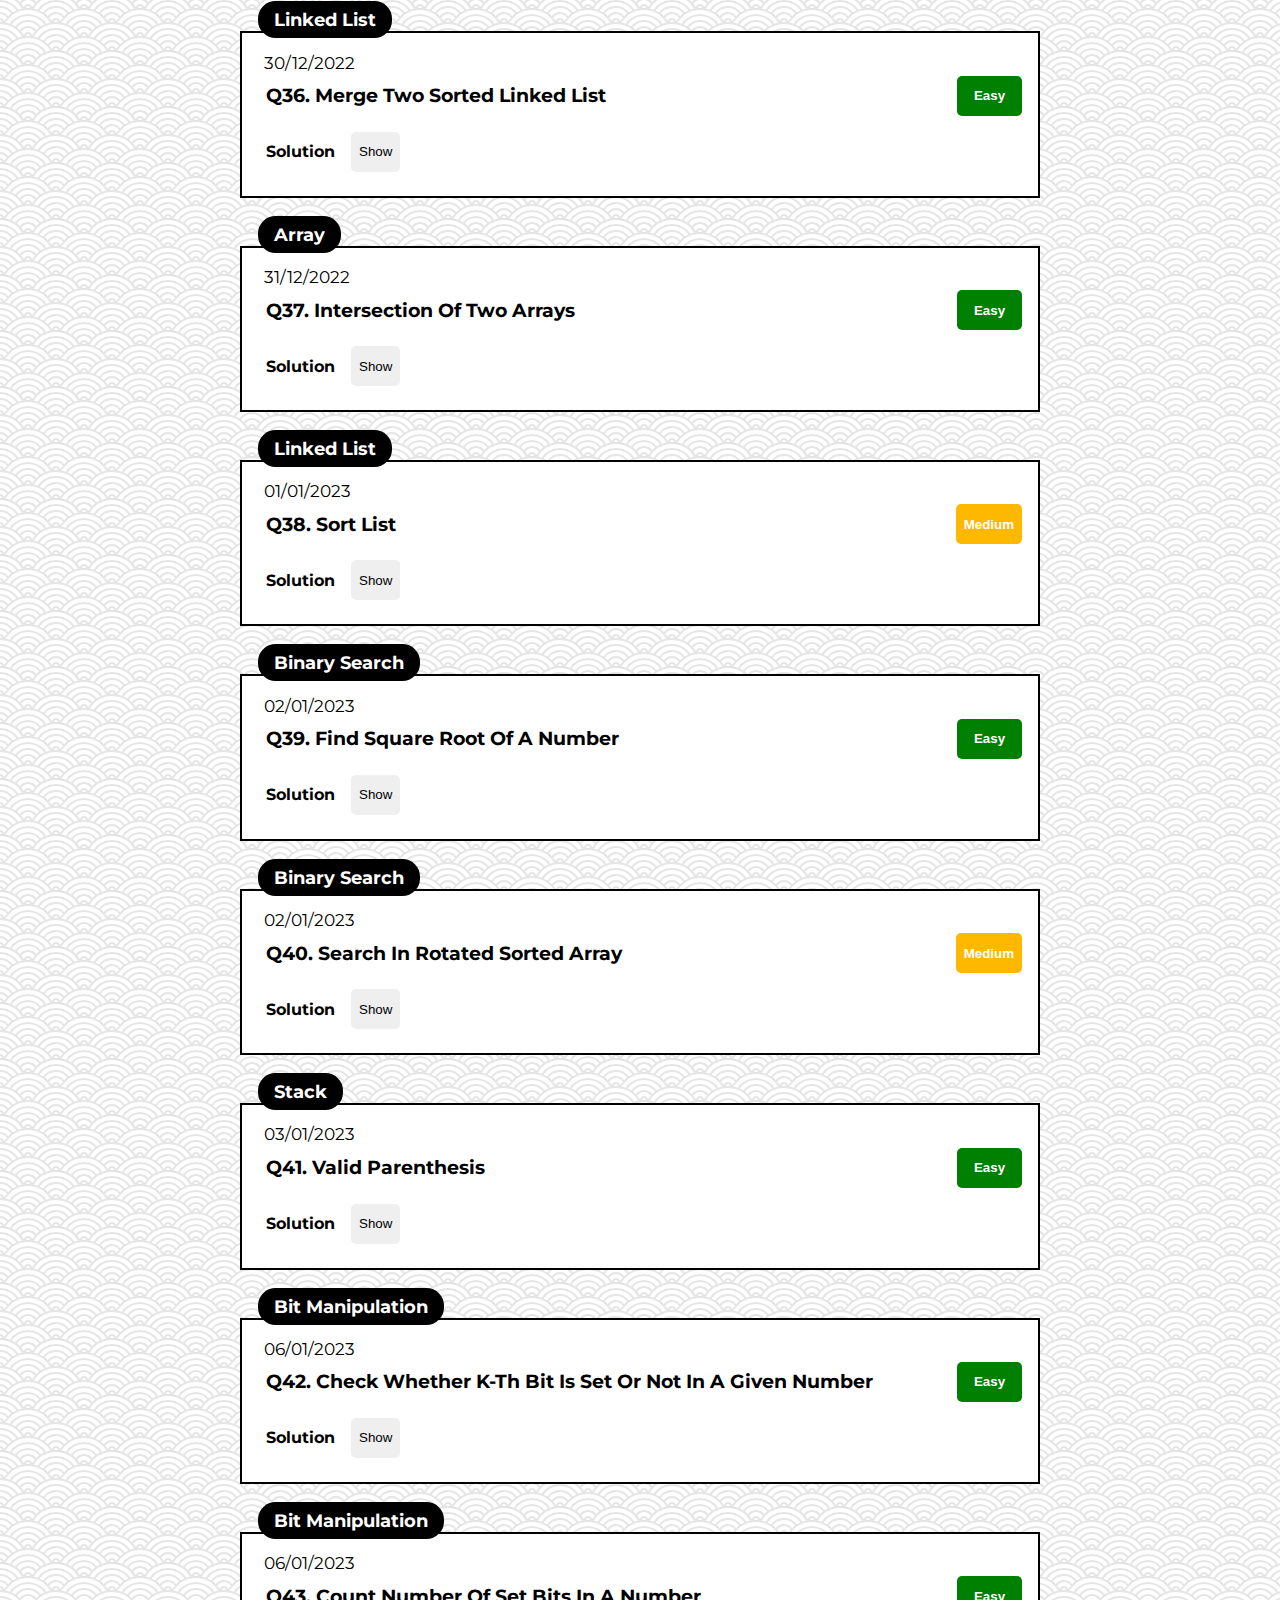
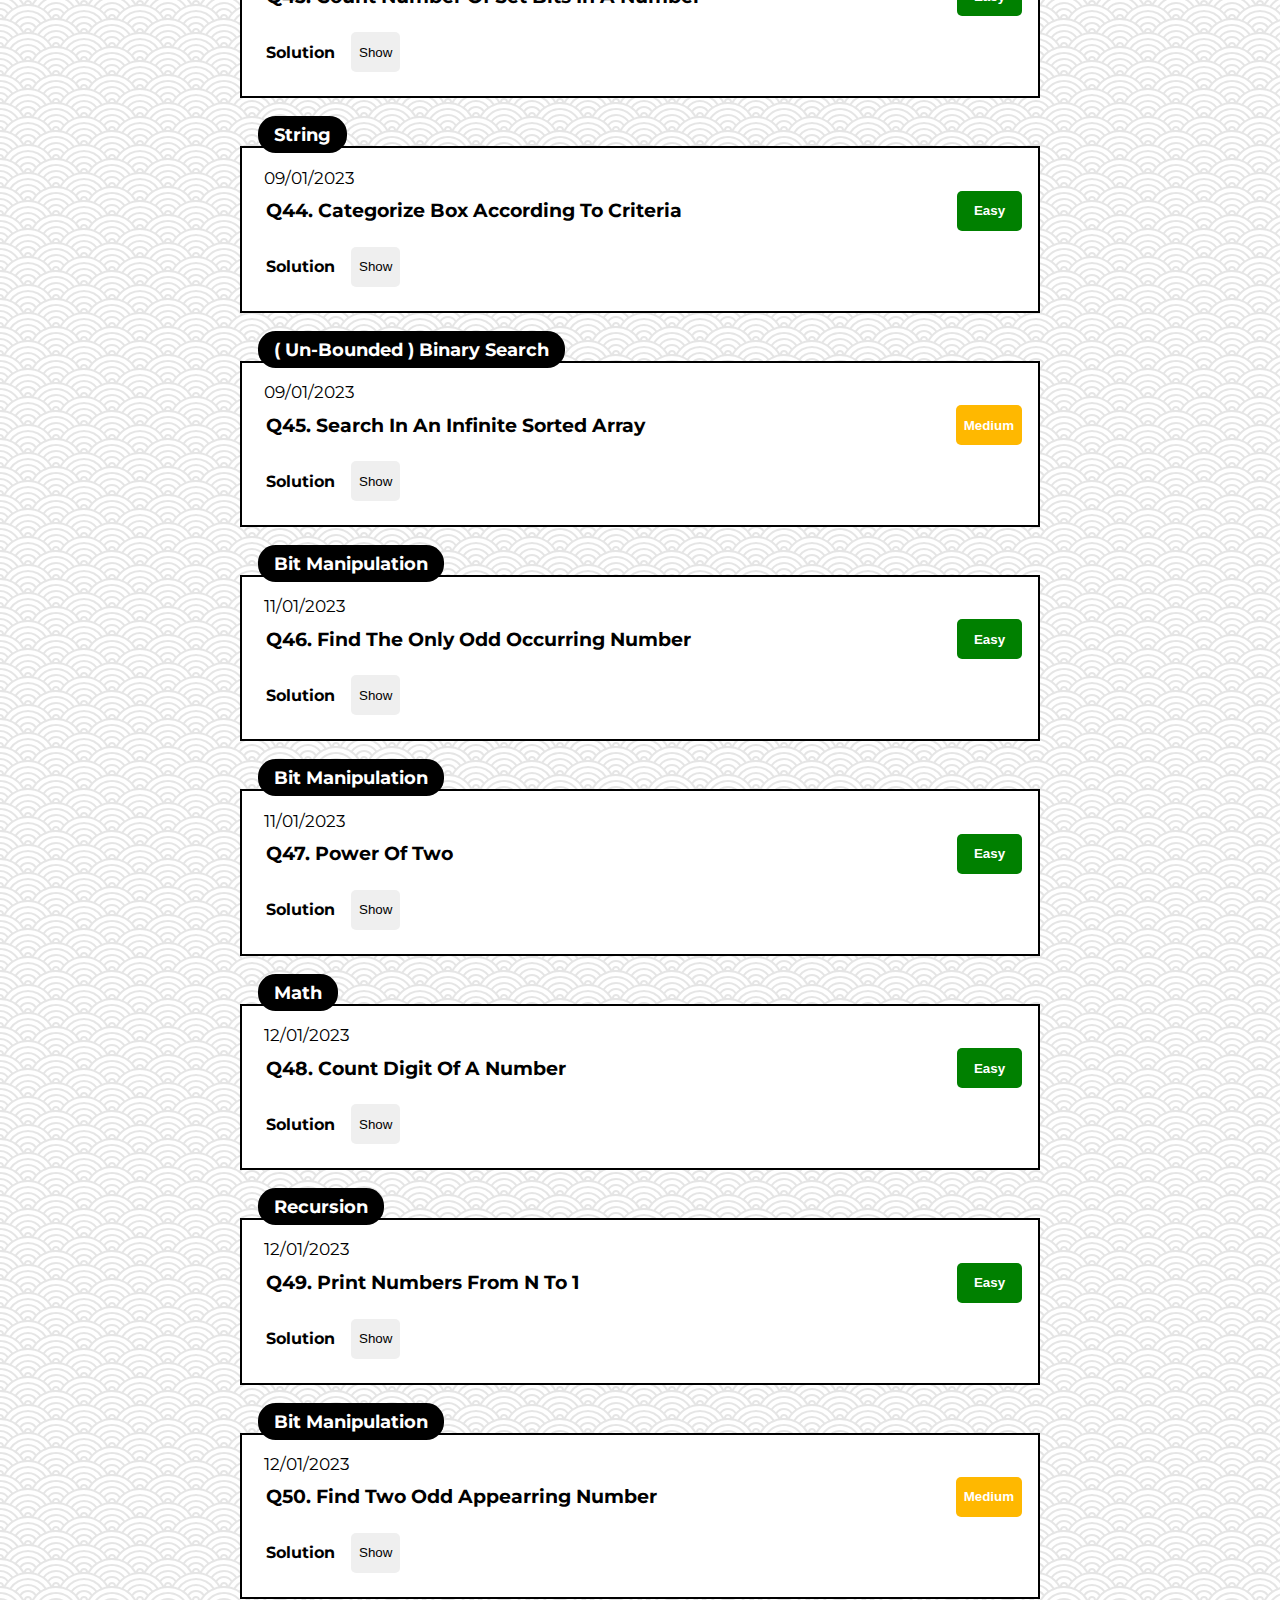
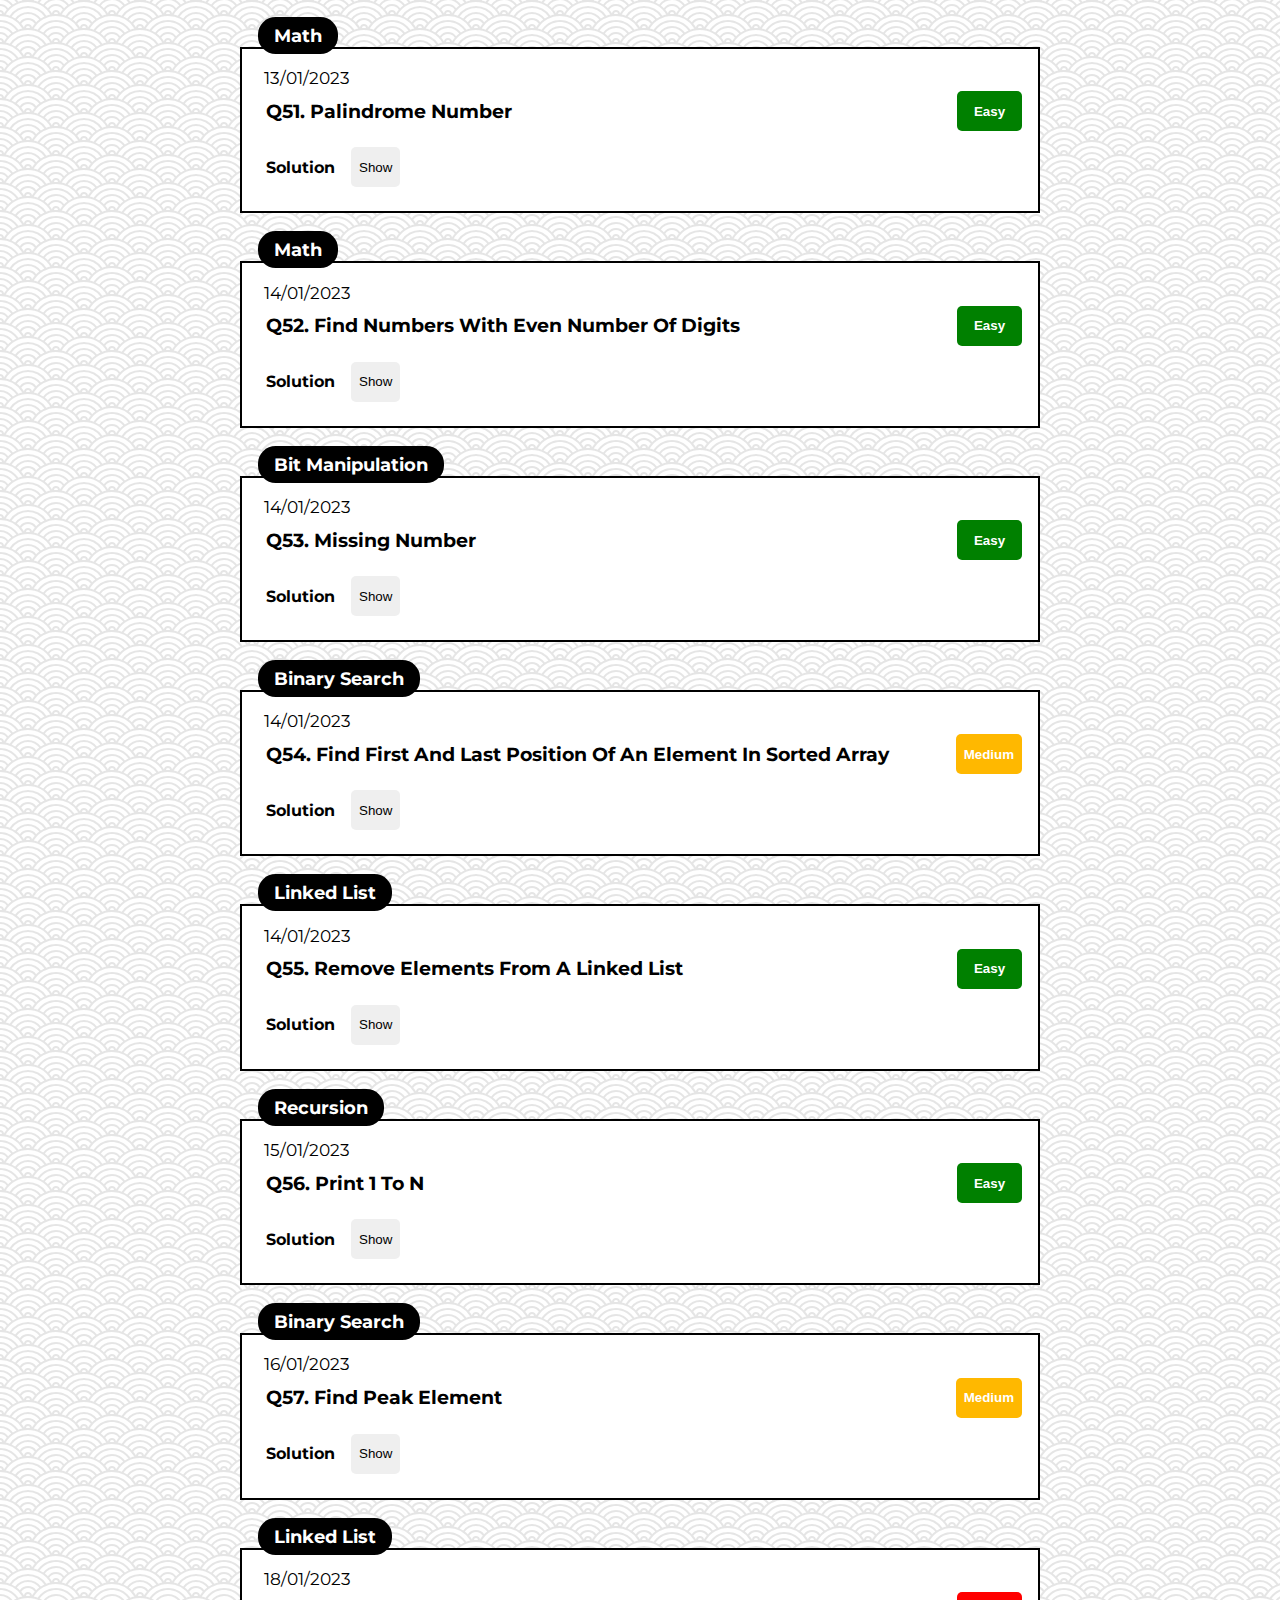
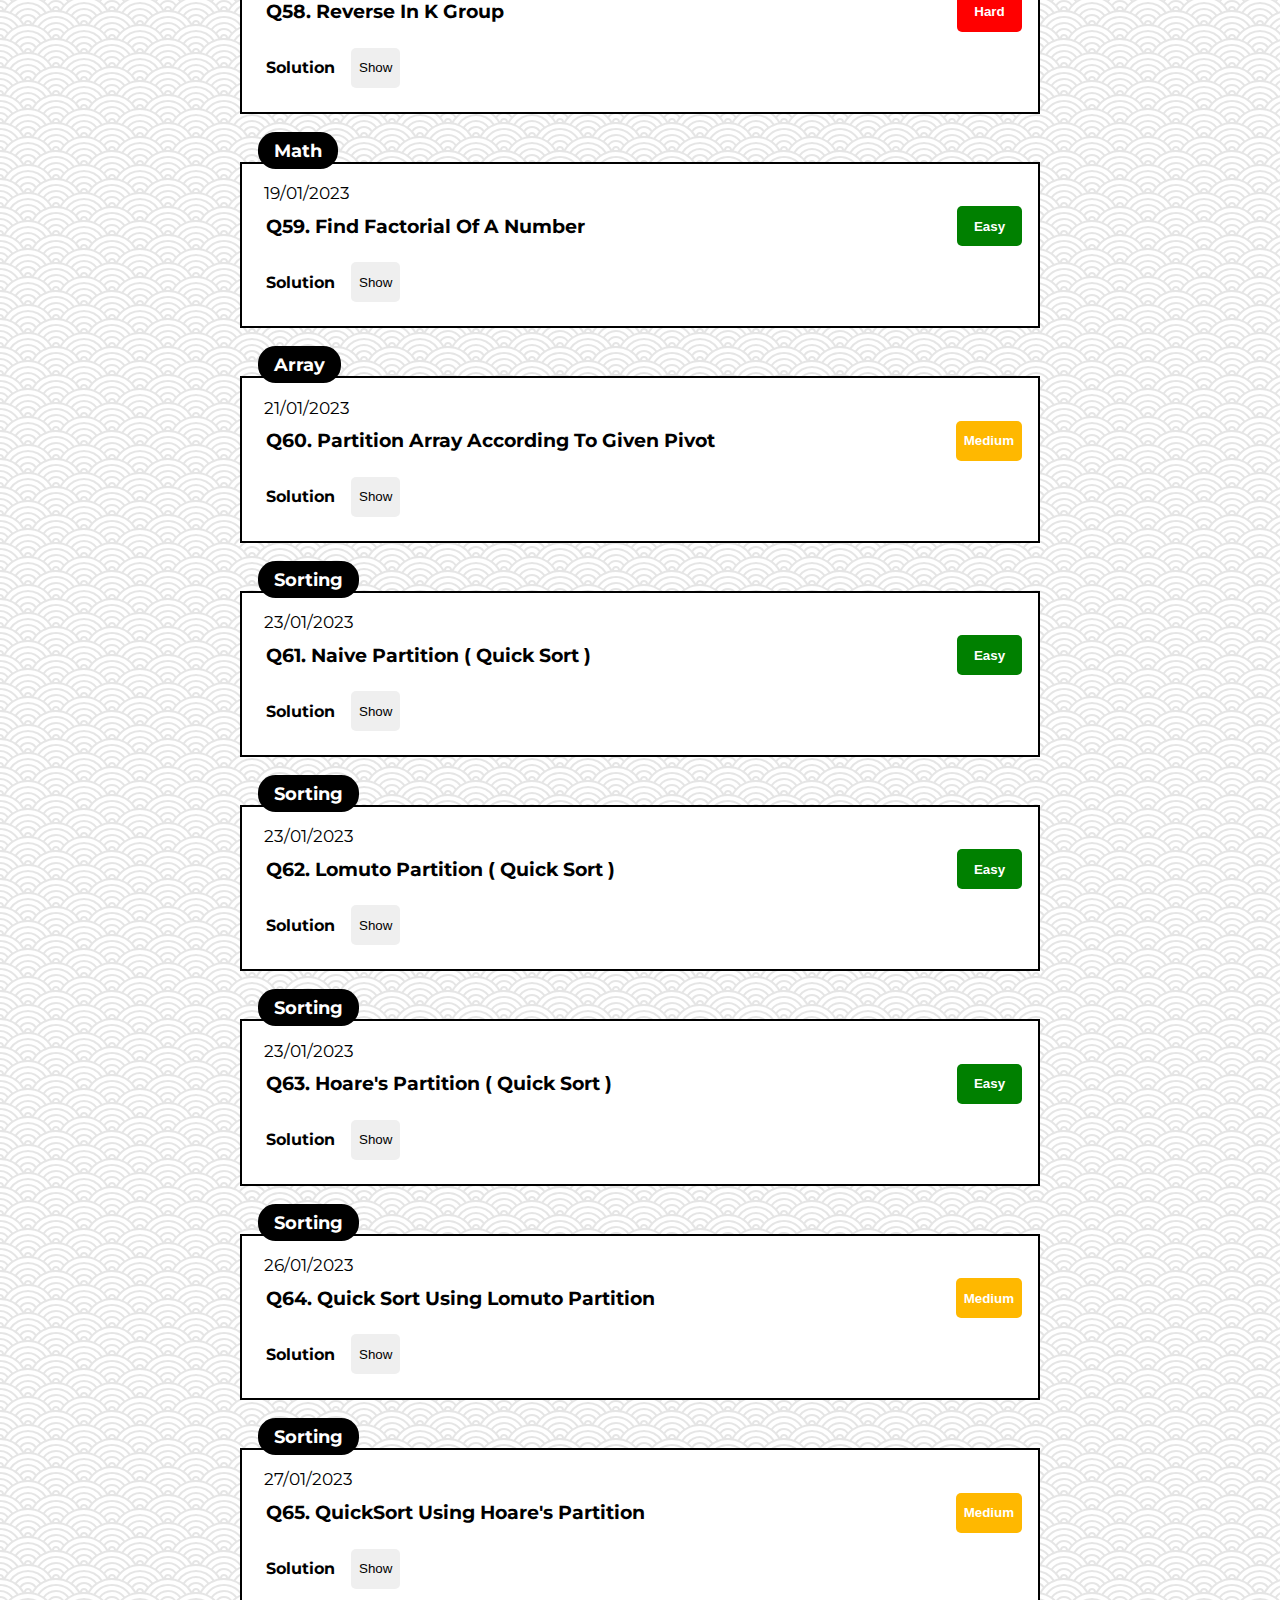
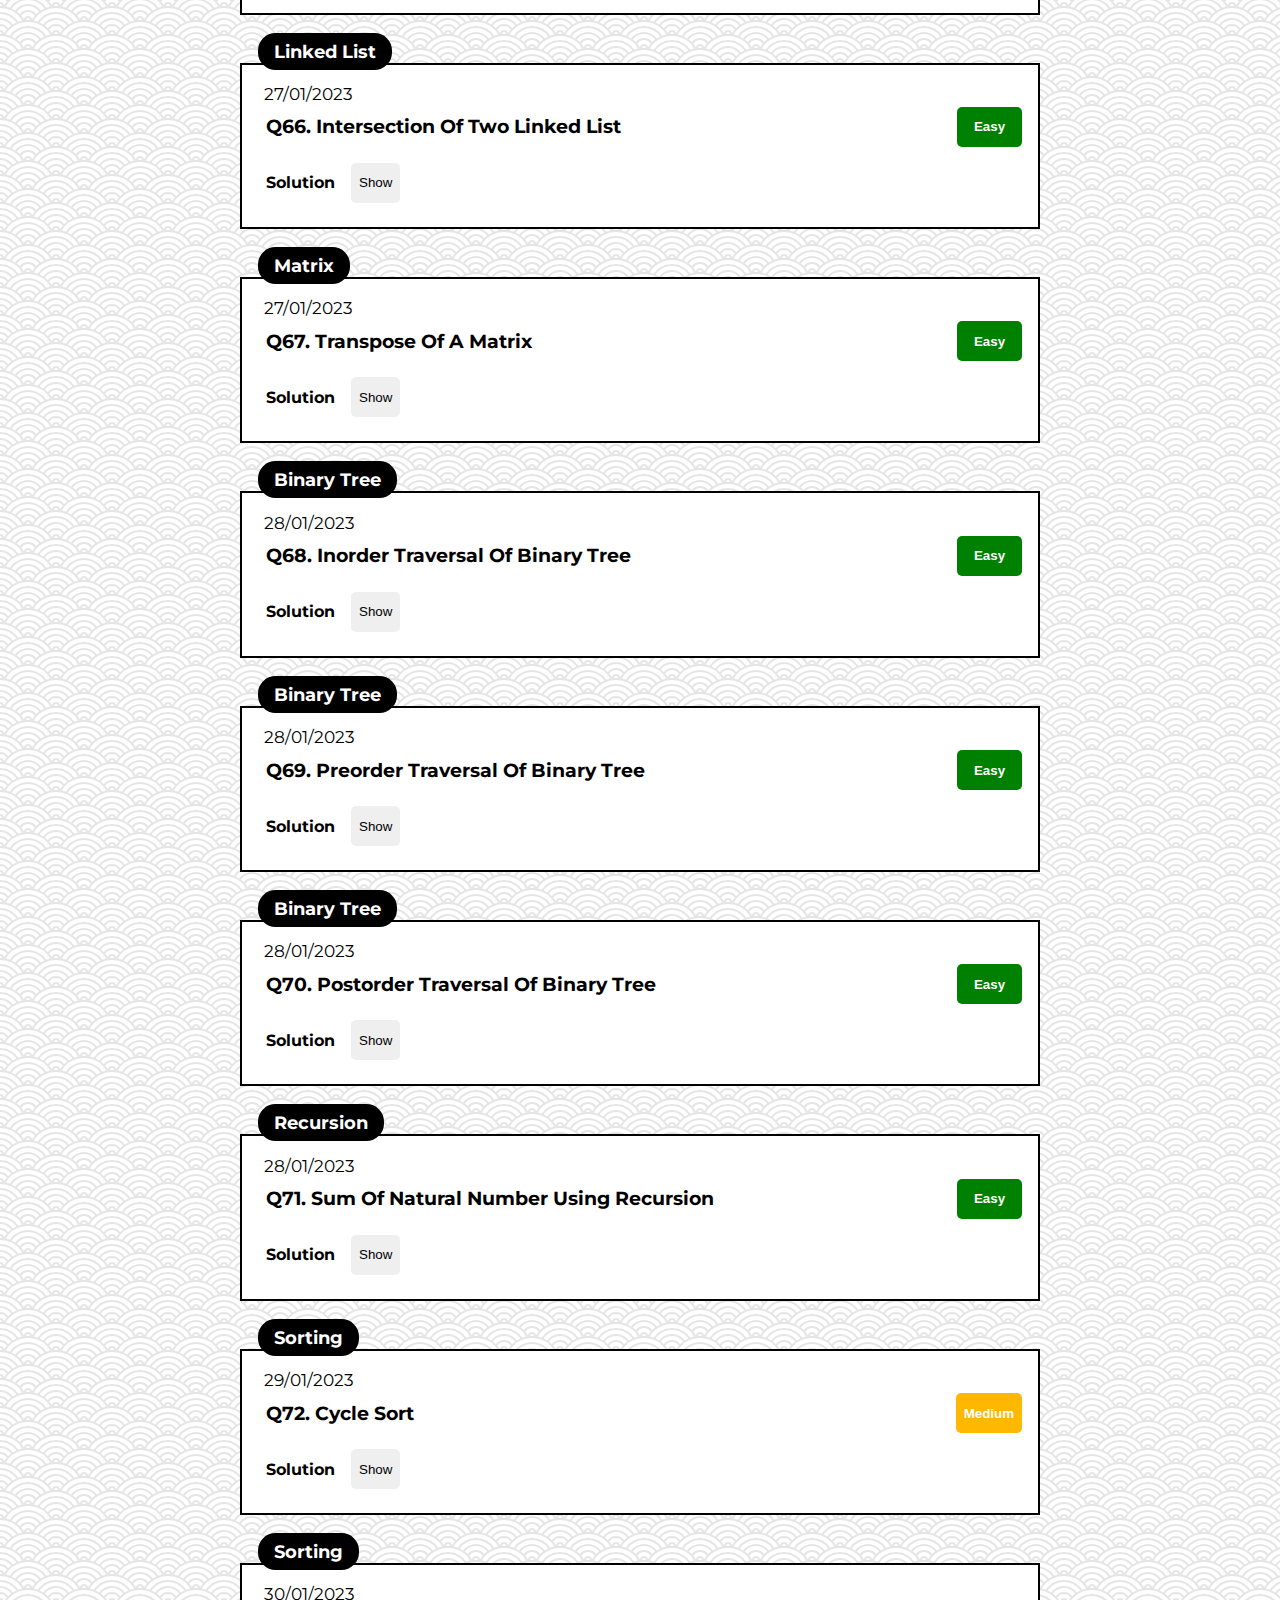
==== commit b2a8b31c: "Add Solution" ====
--- a/index.html
+++ b/index.html
@@ -6507,13 +6507,110 @@
                                             <div class="leetcode-body-content" id="hidden" style="display:none;">
                                                 <div class="leetcode-solution">
                                                 <pre>                        <code class="language-java">
+                                                    
+                                                    class Solution {
+                                                        public List&lt;List&lt;Integer>> zigzagLevelOrder(TreeNode root) {
+
+                                                            List&lt;List&lt;Integer>> result = new ArrayList&lt;List&lt;Integer>>();
+                                                            if(root == null) return result;
+                                                    
+                                                            Queue&lt;TreeNode> q = new LinkedList&lt;>();
+                                                            byte level = 0;
+                                                    
+                                                            q.offer(root);
+                                                            while(!q.isEmpty()) {
+                                                                int size = q.size();
+                                                                List&lt;Integer> subResult = new LinkedList&lt;Integer>();
+                                                                for(int i=1; i <= size; i++) {
+                                                                    TreeNode temp = q.poll();
+                                                                    if(level%2 != 0){
+                                                                        subResult.add(0,temp.val);
+                                                                    }else{
+                                                                        subResult.add(temp.val);
+                                                                    }
+                                                                    if(temp.left != null) q.offer(temp.left);
+                                                                    if(temp.right != null) q.offer(temp.right);
+                                                                }
+                                                                result.add(subResult);
+                                                                level++;
+                                                            }
+
+                                                            return result;
+                                                        }
+                                                    }
+
+
+                                                    </code>
+                                                </pre>
+                                                </div>
+                                            </div>
+                                        </div></div>
+                            <!-- Question -->
+
+                            <!-- 100 Question's celebration` -->
+                                    <div class="leetcode-search">
+                                        <img src="./celebration.gif" alt="" style="max-width:100%" >
+                                    </div>
+                            <!-- 100 Question's celebration` -->
+
+                            <!-- After 100 -->
+
+                            <!-- Question -->
+                            <div class="leetcode leetcode-easy leetcode-math">
+                                <!-- 20/03/2023 -->
+                                <!-- 12:18:05 GMT+0530 (India Standard Time) -->
+                                <!-- Javascript DOM -->
+                                        <div class="leetcode-topic">
+                                            <i class="fa-solid fa-laptop-code"></i>
+                                            <span class="topic-name">math</span>
+                                        </div>
+                                        <div class="leetcode-time">
+                                        <i class="fa-solid fa-clock"></i> <span class="time">20/03/2023</span>
+                                        </div>
+                                        <div class="leetcode-title">
+                                            <h3>Q101. Revese a number </h3>
+                                            <button class="leetcode-level easy">easy</button>
+                                        </div>
+                                        <div class="leetcode-body">
+                                            <!-- Show/Hide -->
+                                            <div class="leetcode-dialog">
+                                                <h4>Solution</h4>
+                                                <button id="show-hide" class="functionality">Show</button>
+                                            </div>
+                                            <div class="leetcode-body-content" id="hidden" style="display:none;">
+                                                <div class="leetcode-solution">
+                                                <pre>                        <code class="language-java">
                                                   
-                                                    </code>
-                                                </pre>
-                                                </div>
-                                            </div>
-                                        </div></div>
-                            <!-- Question -->
+                                                    /*
+                                                    Example 1:
+
+                                                    Input : 122
+                                                    Output: 221
+                                                    Explanation: By reversing the digits of 
+                                                    number, number will change into 221.
+                                                    */
+
+                                                    public long reverse_digit(long n)
+                                                    {
+                                                        // Code here
+                                                        long result = 0;
+                                                        while(n != 0) {
+                                                            byte lastDigit =(byte)(n % 10);
+                                                            result = result * 10 + lastDigit;
+                                                            n = n/10;
+                                                        }
+                                                        return result;
+                                                        
+                                                    }
+
+                                                    </code>
+                                                </pre>
+                                                </div>
+                                            </div>
+                                        </div></div>
+                            <!-- Question -->
+
+
             </div>      
         </section>
     </main>
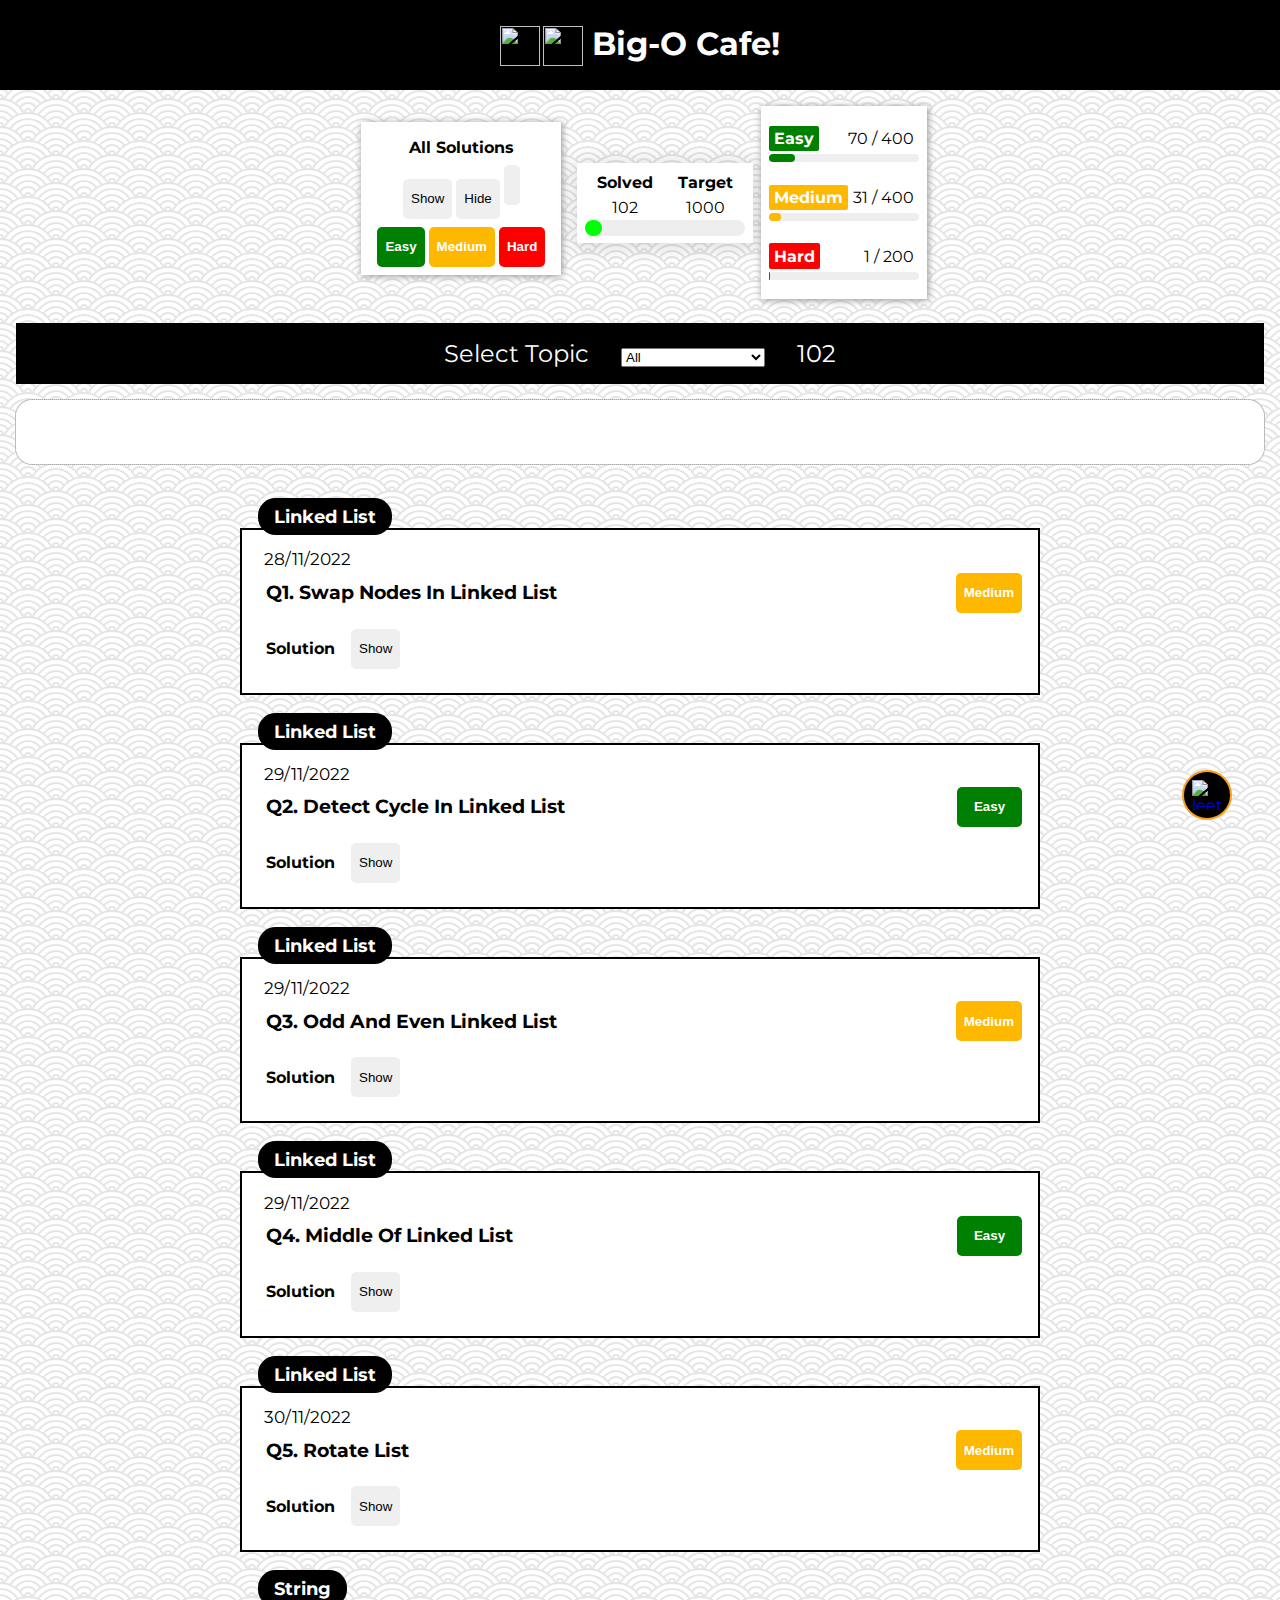
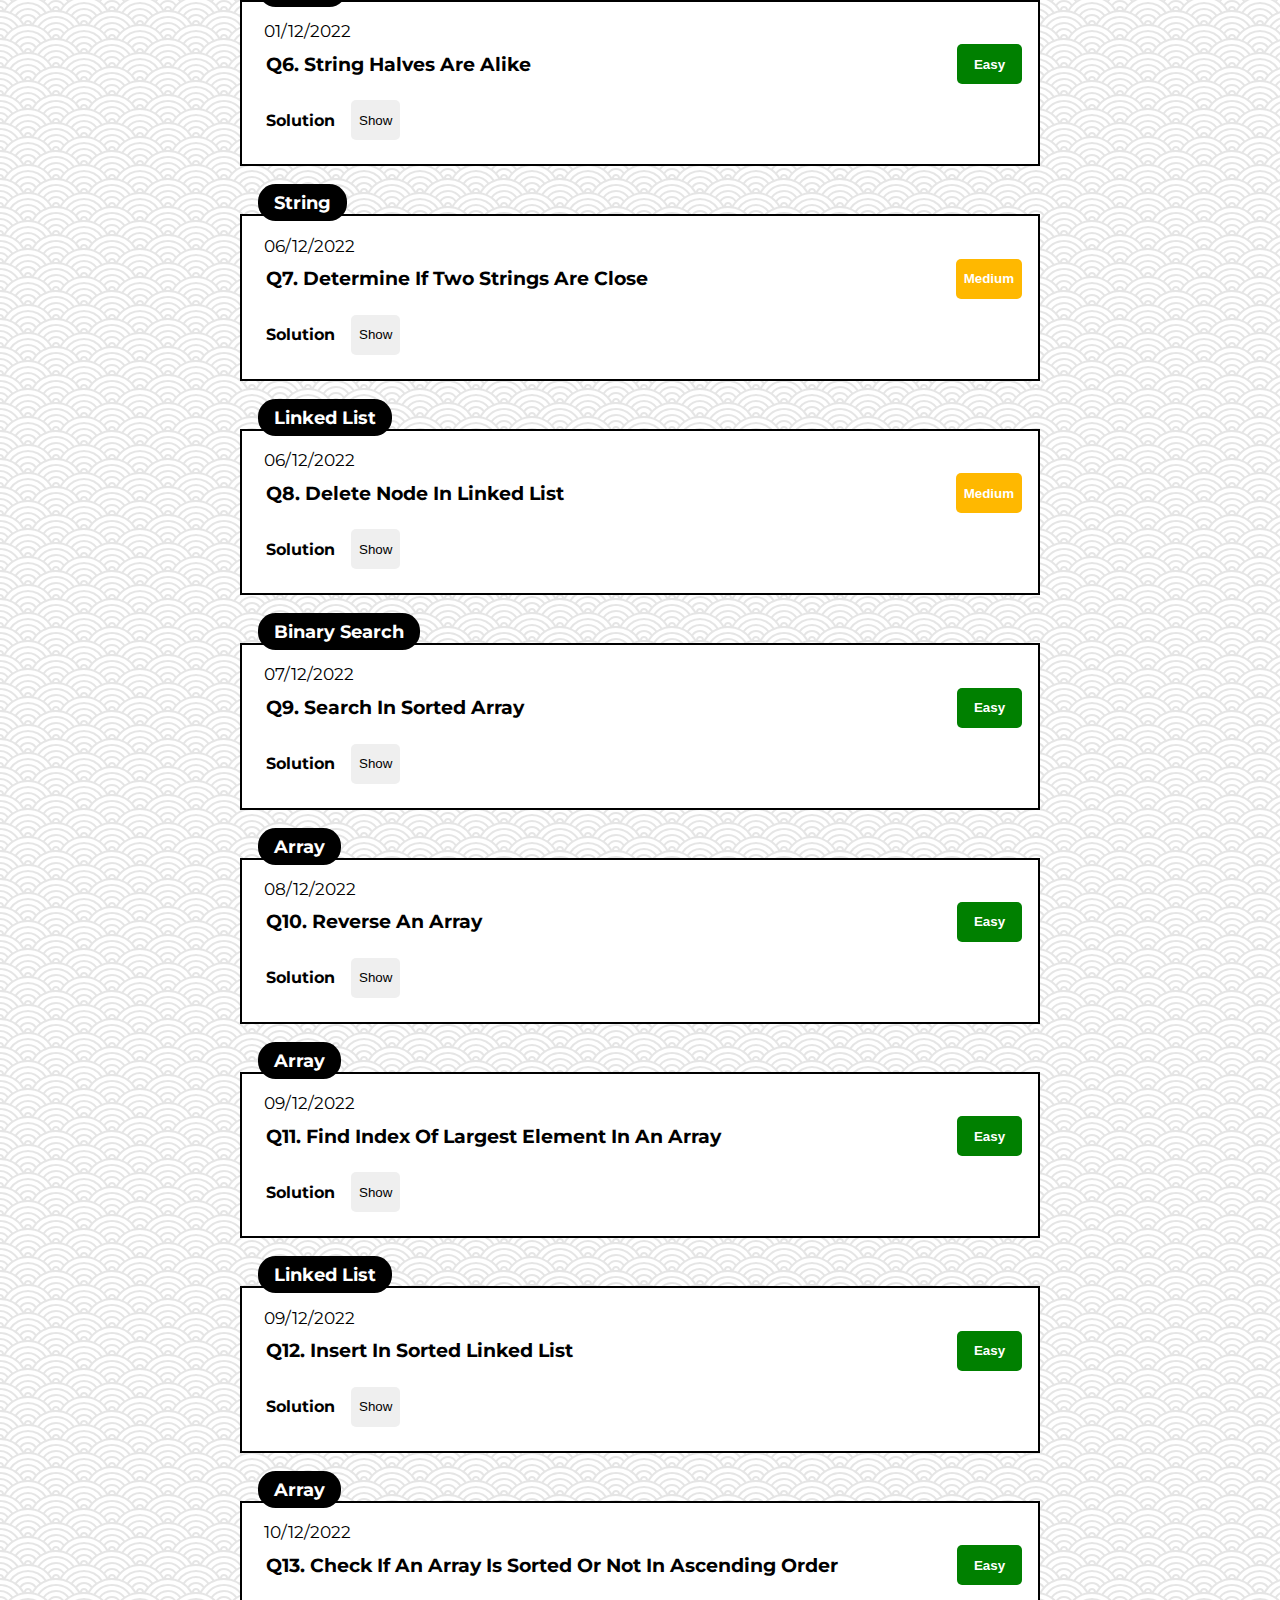
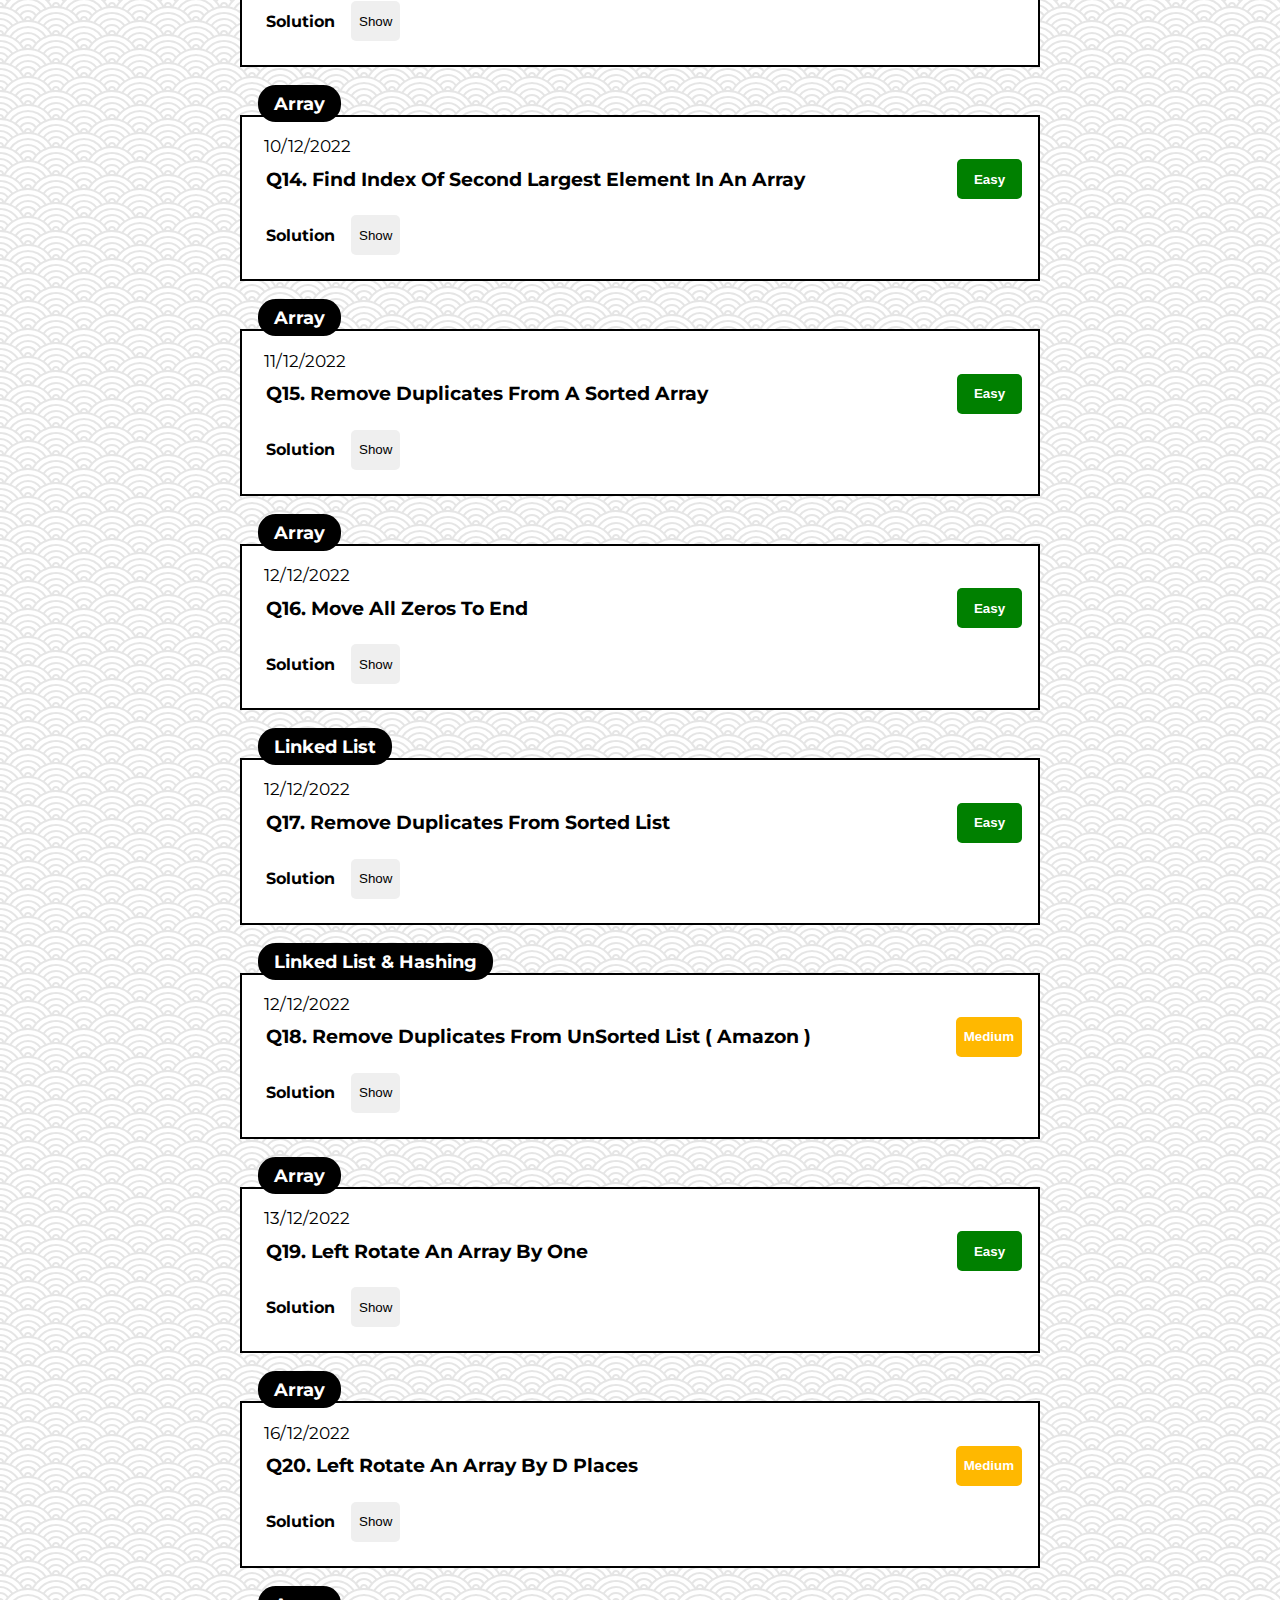
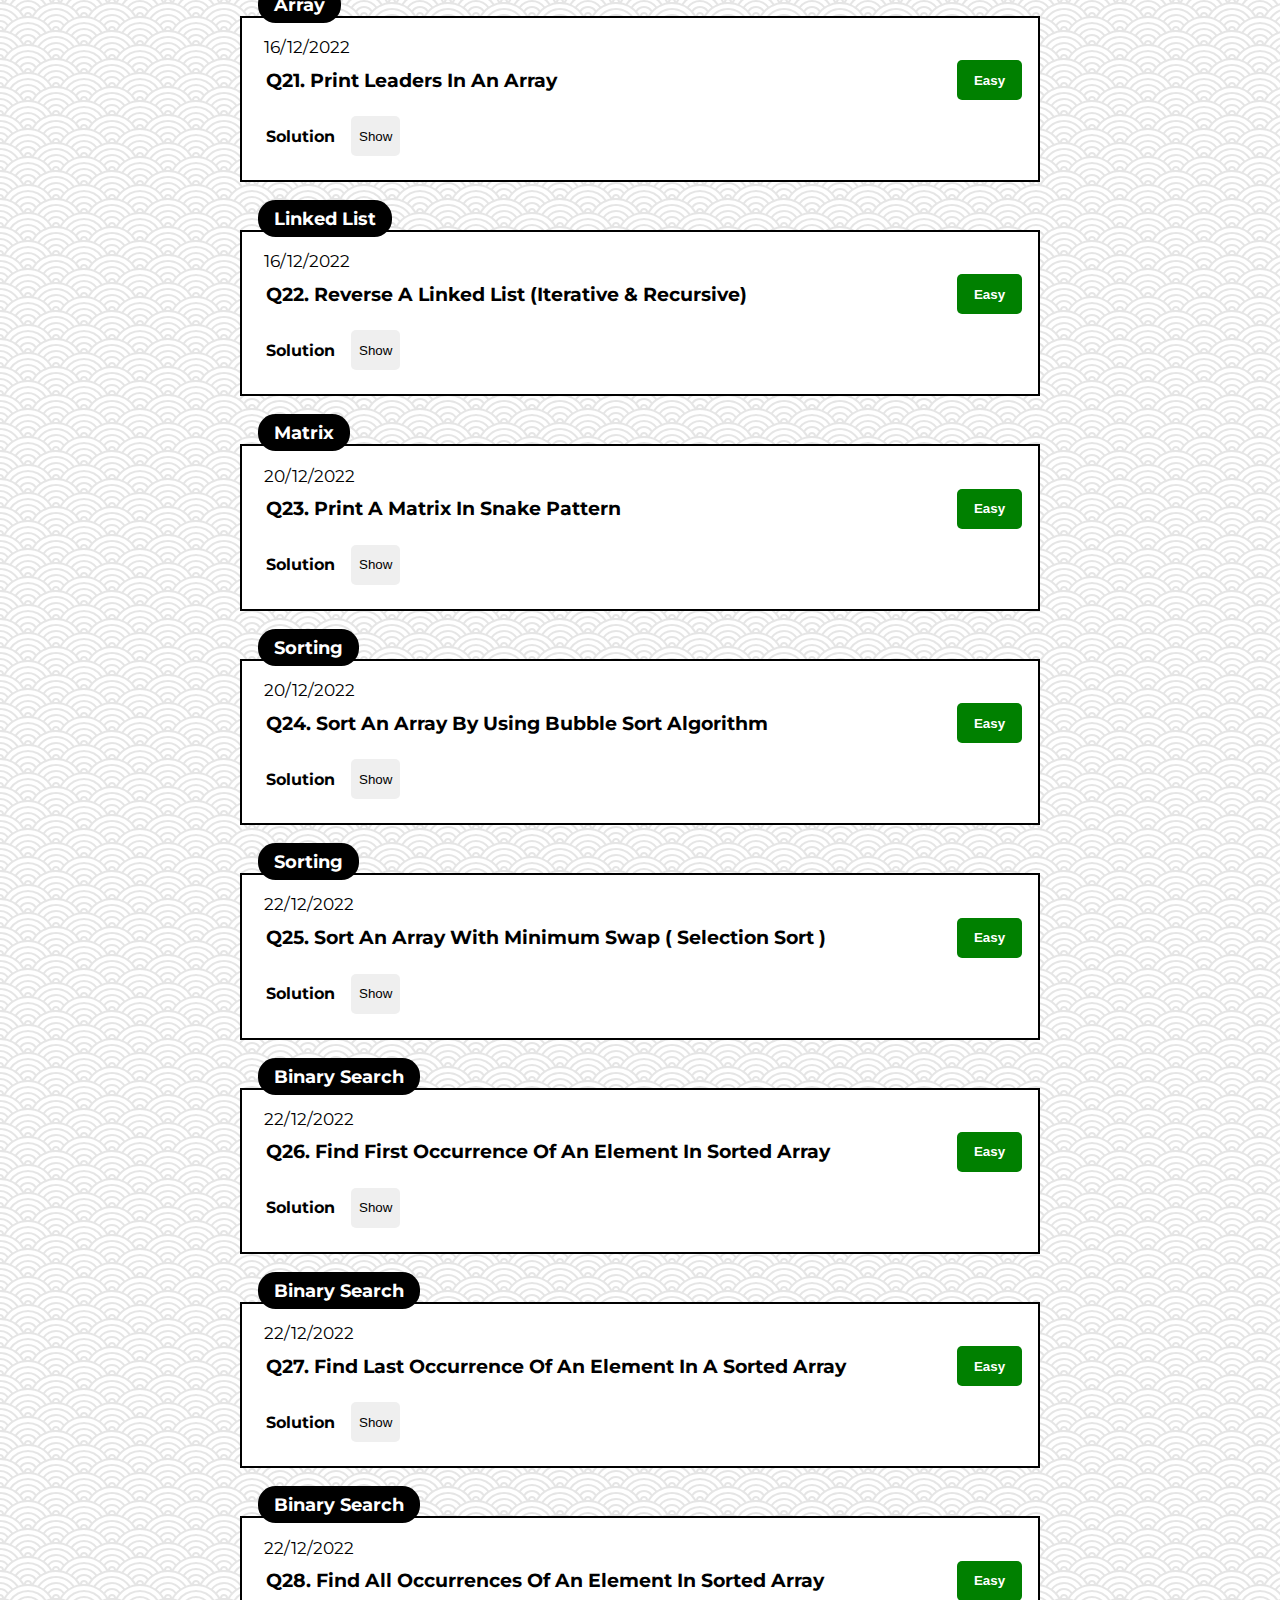
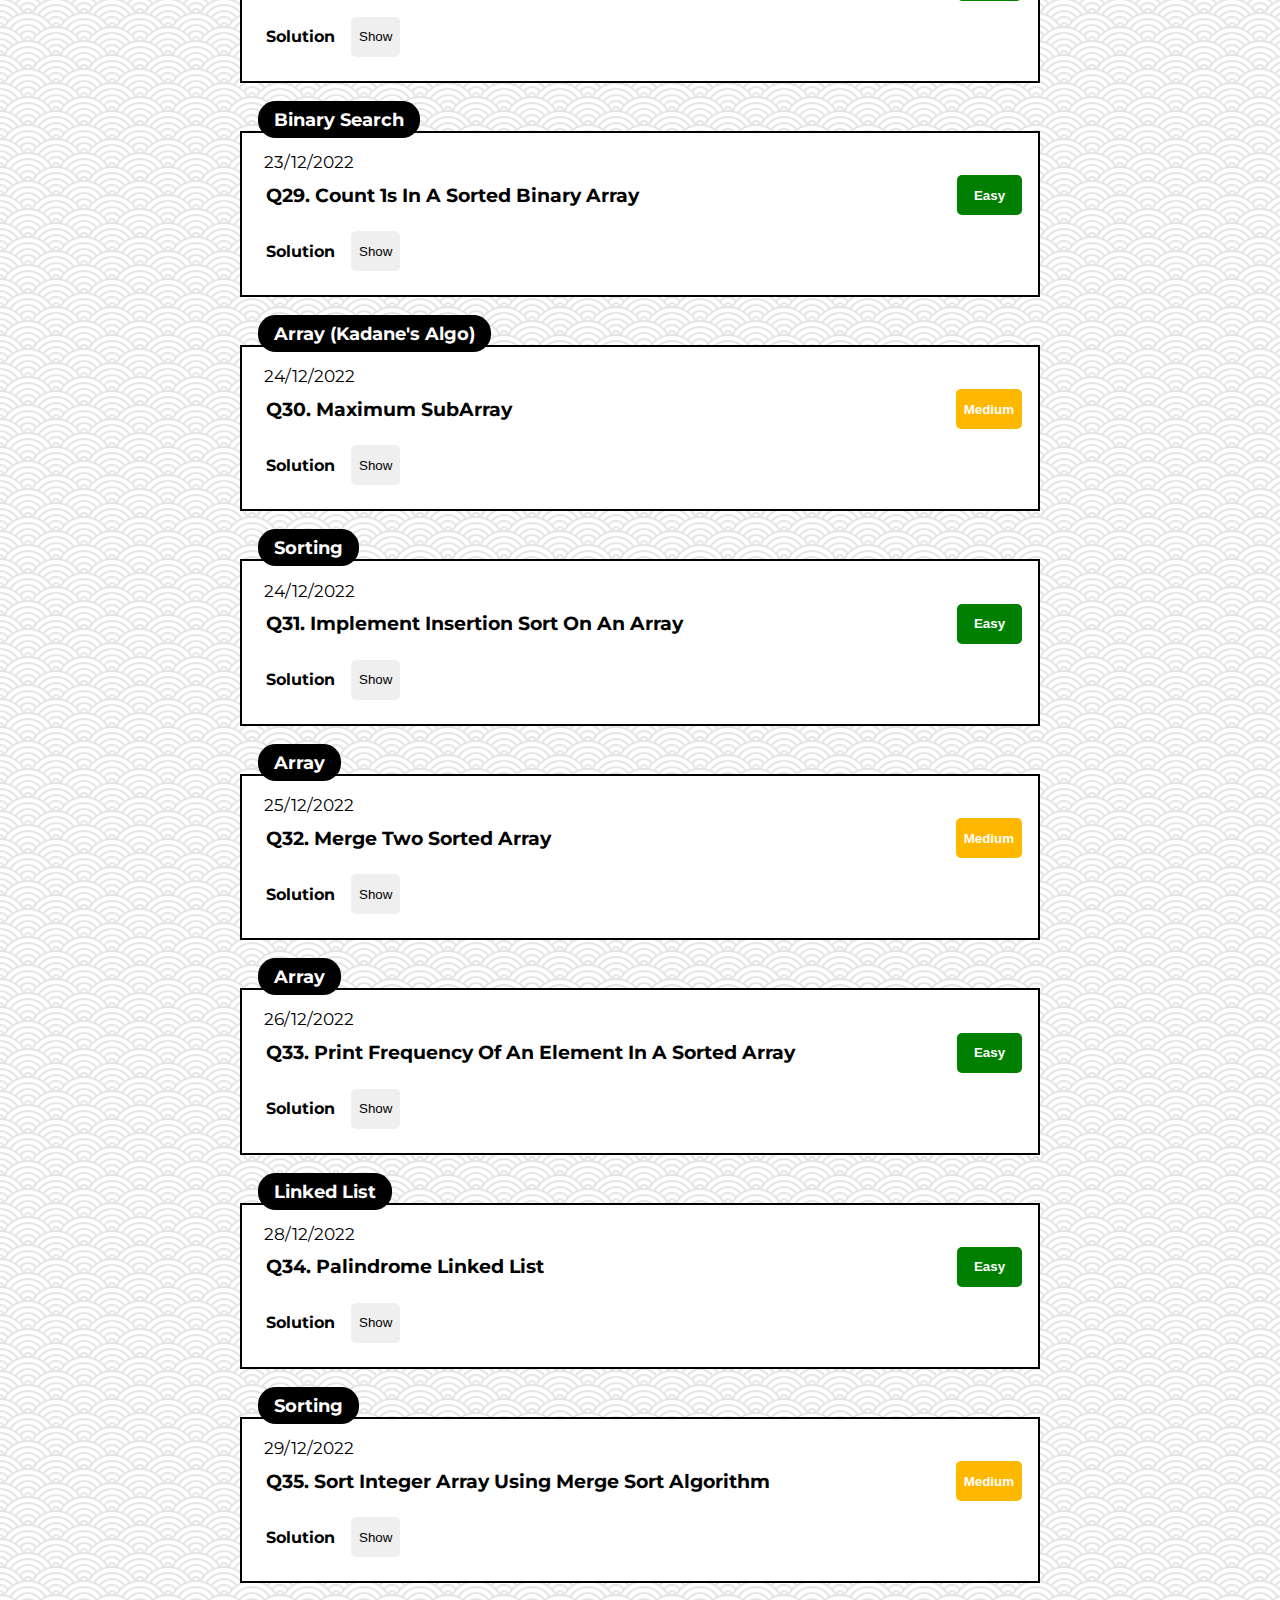
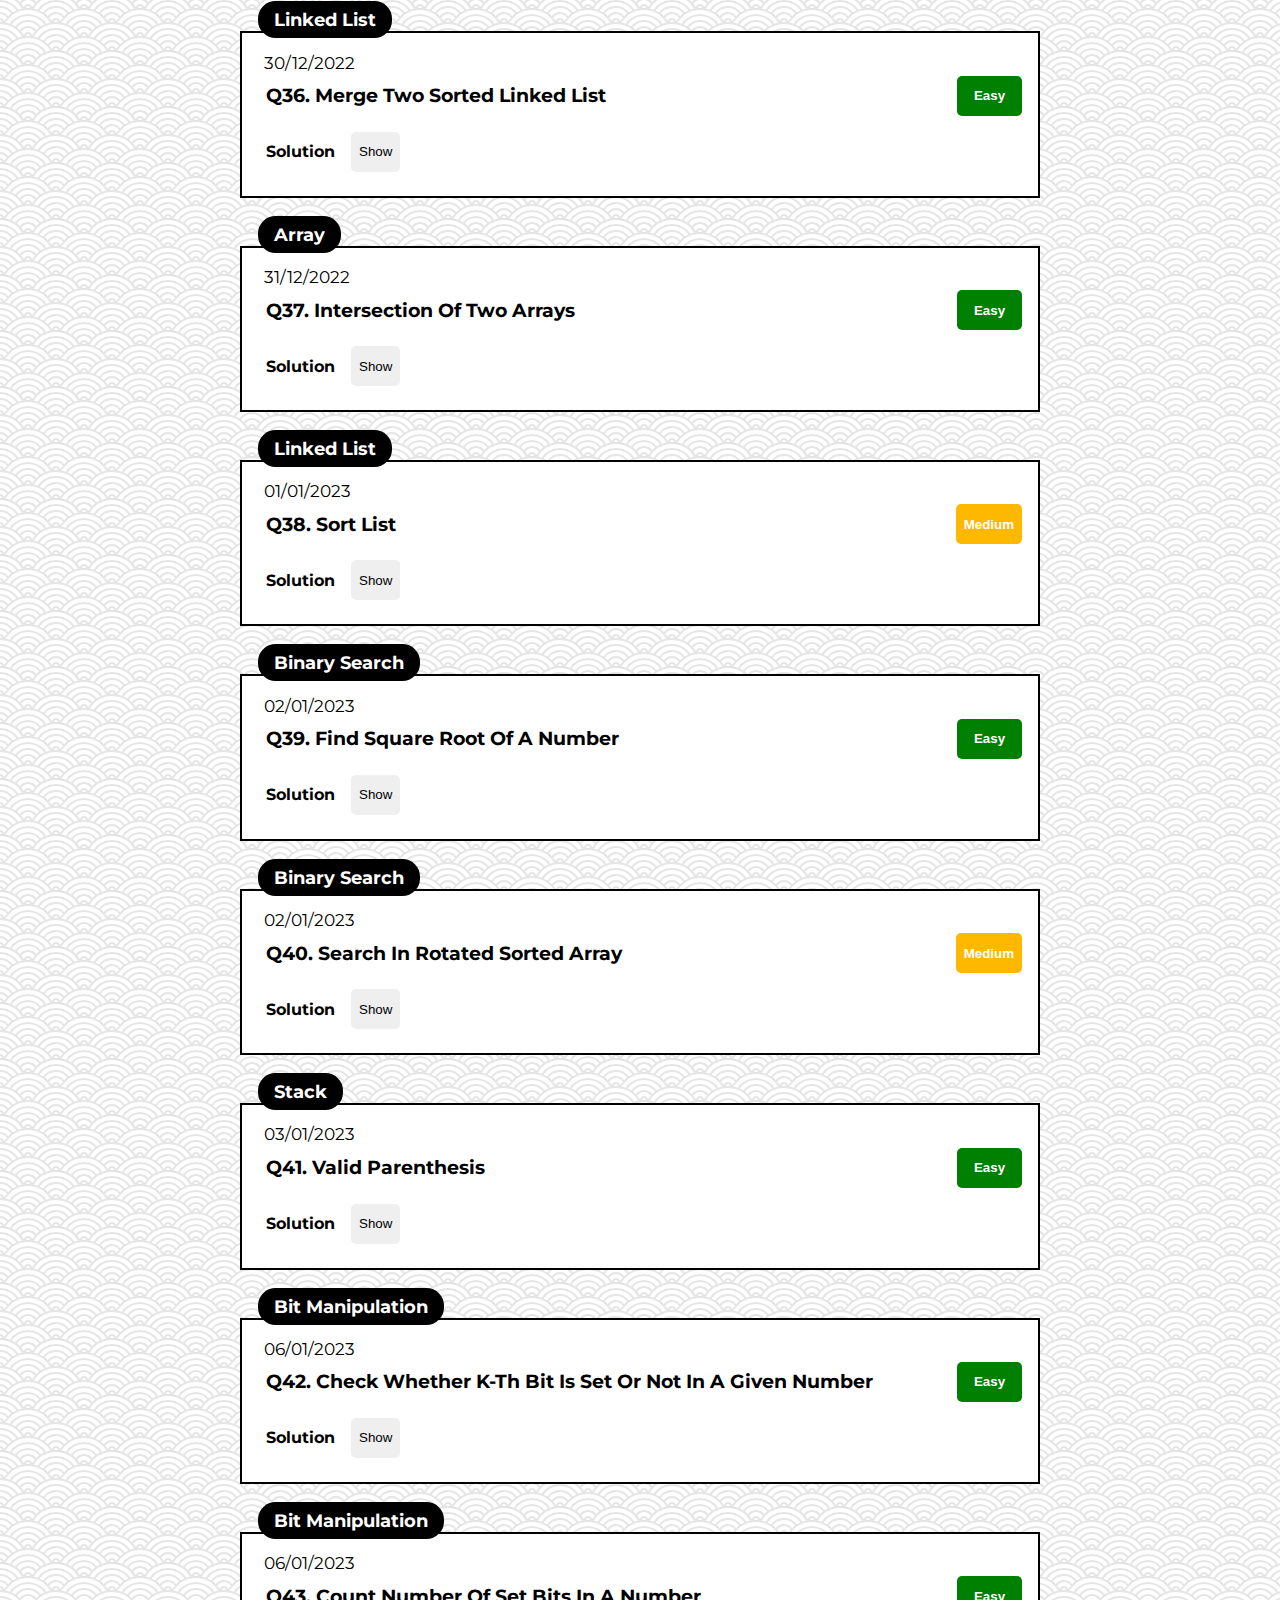
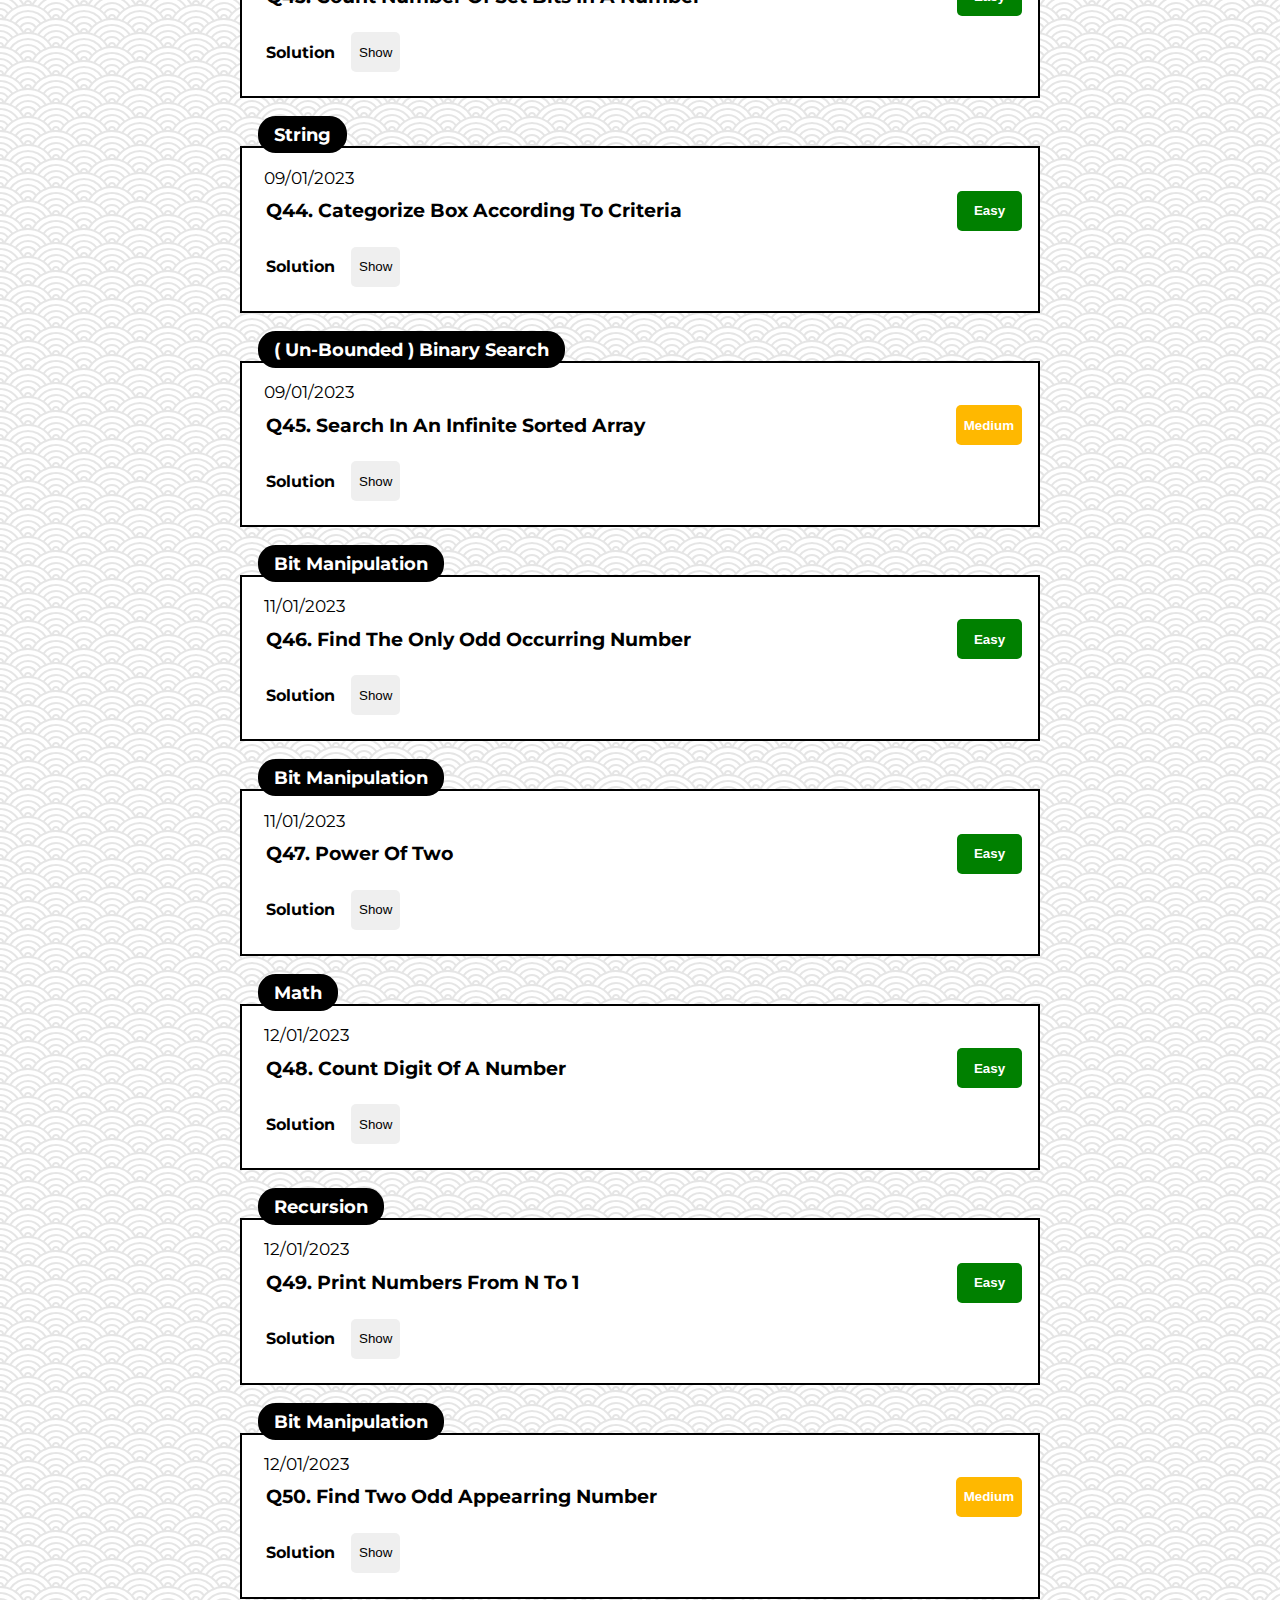
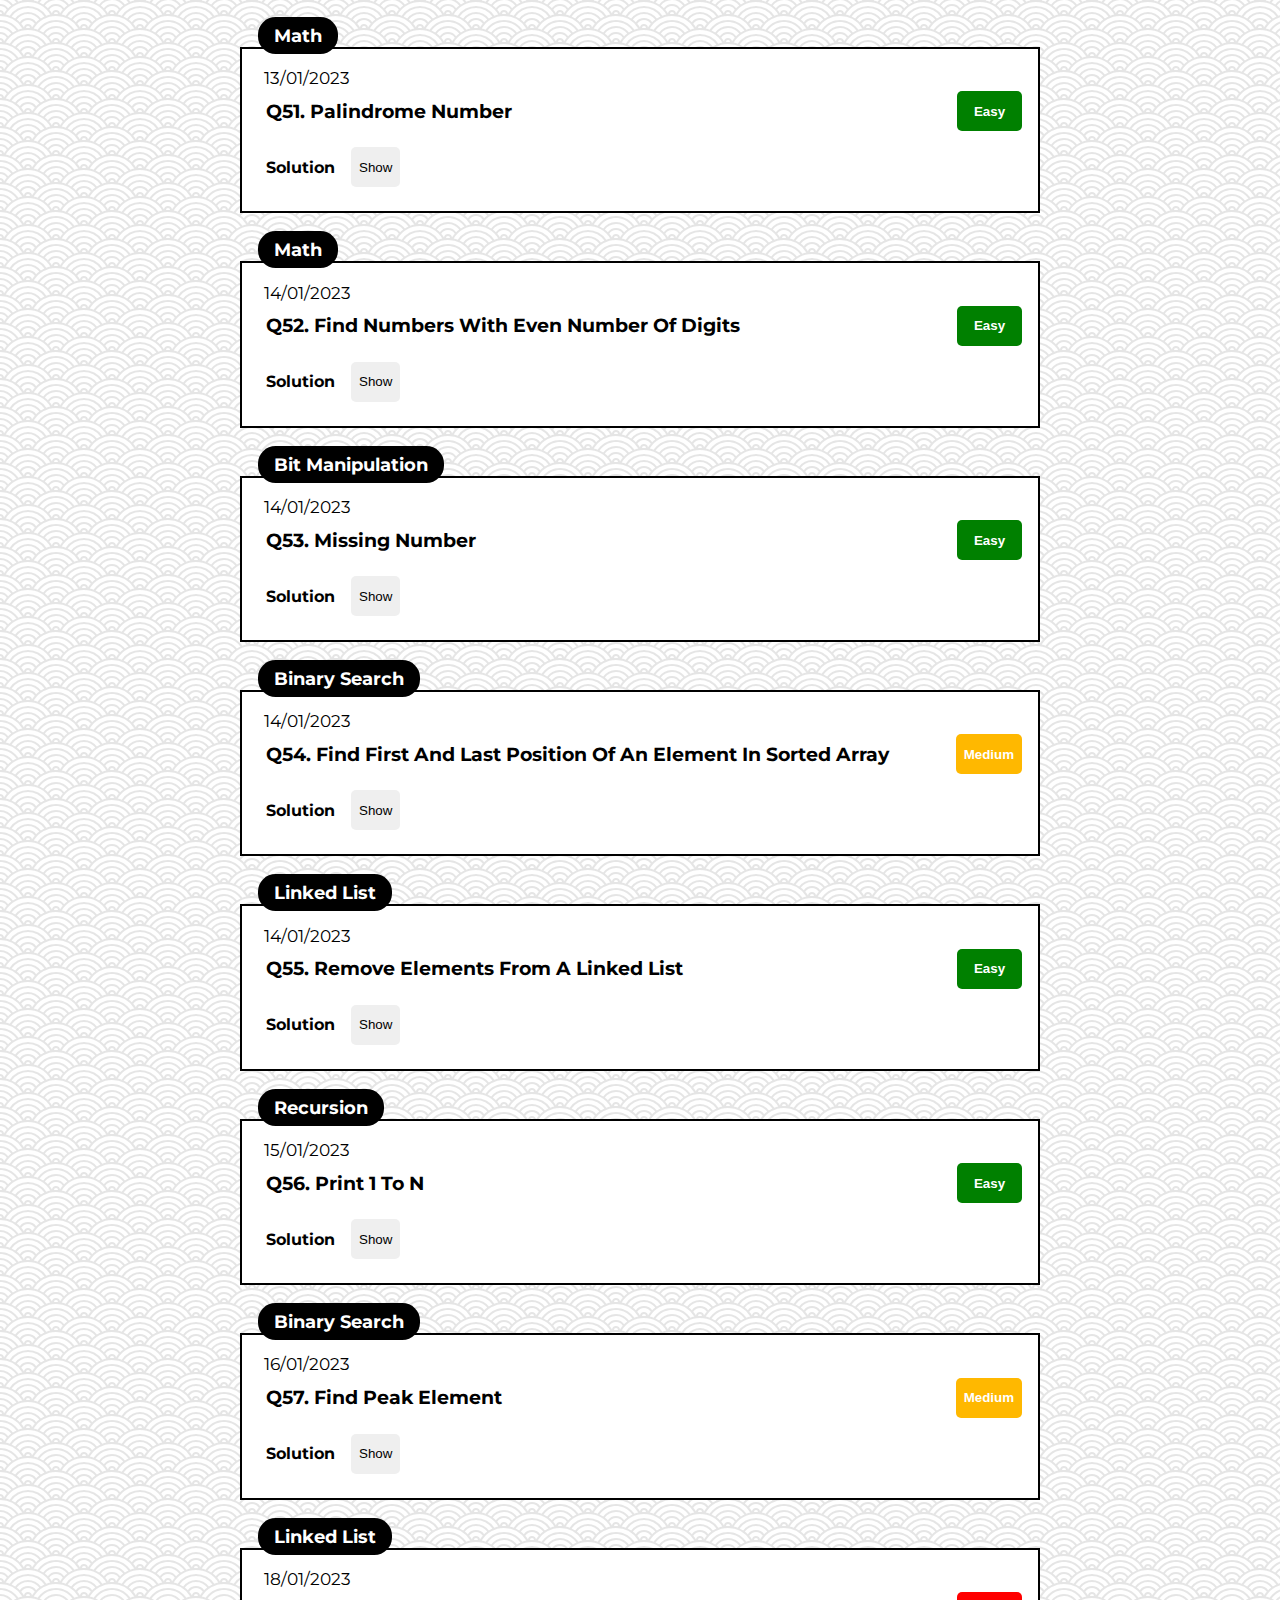
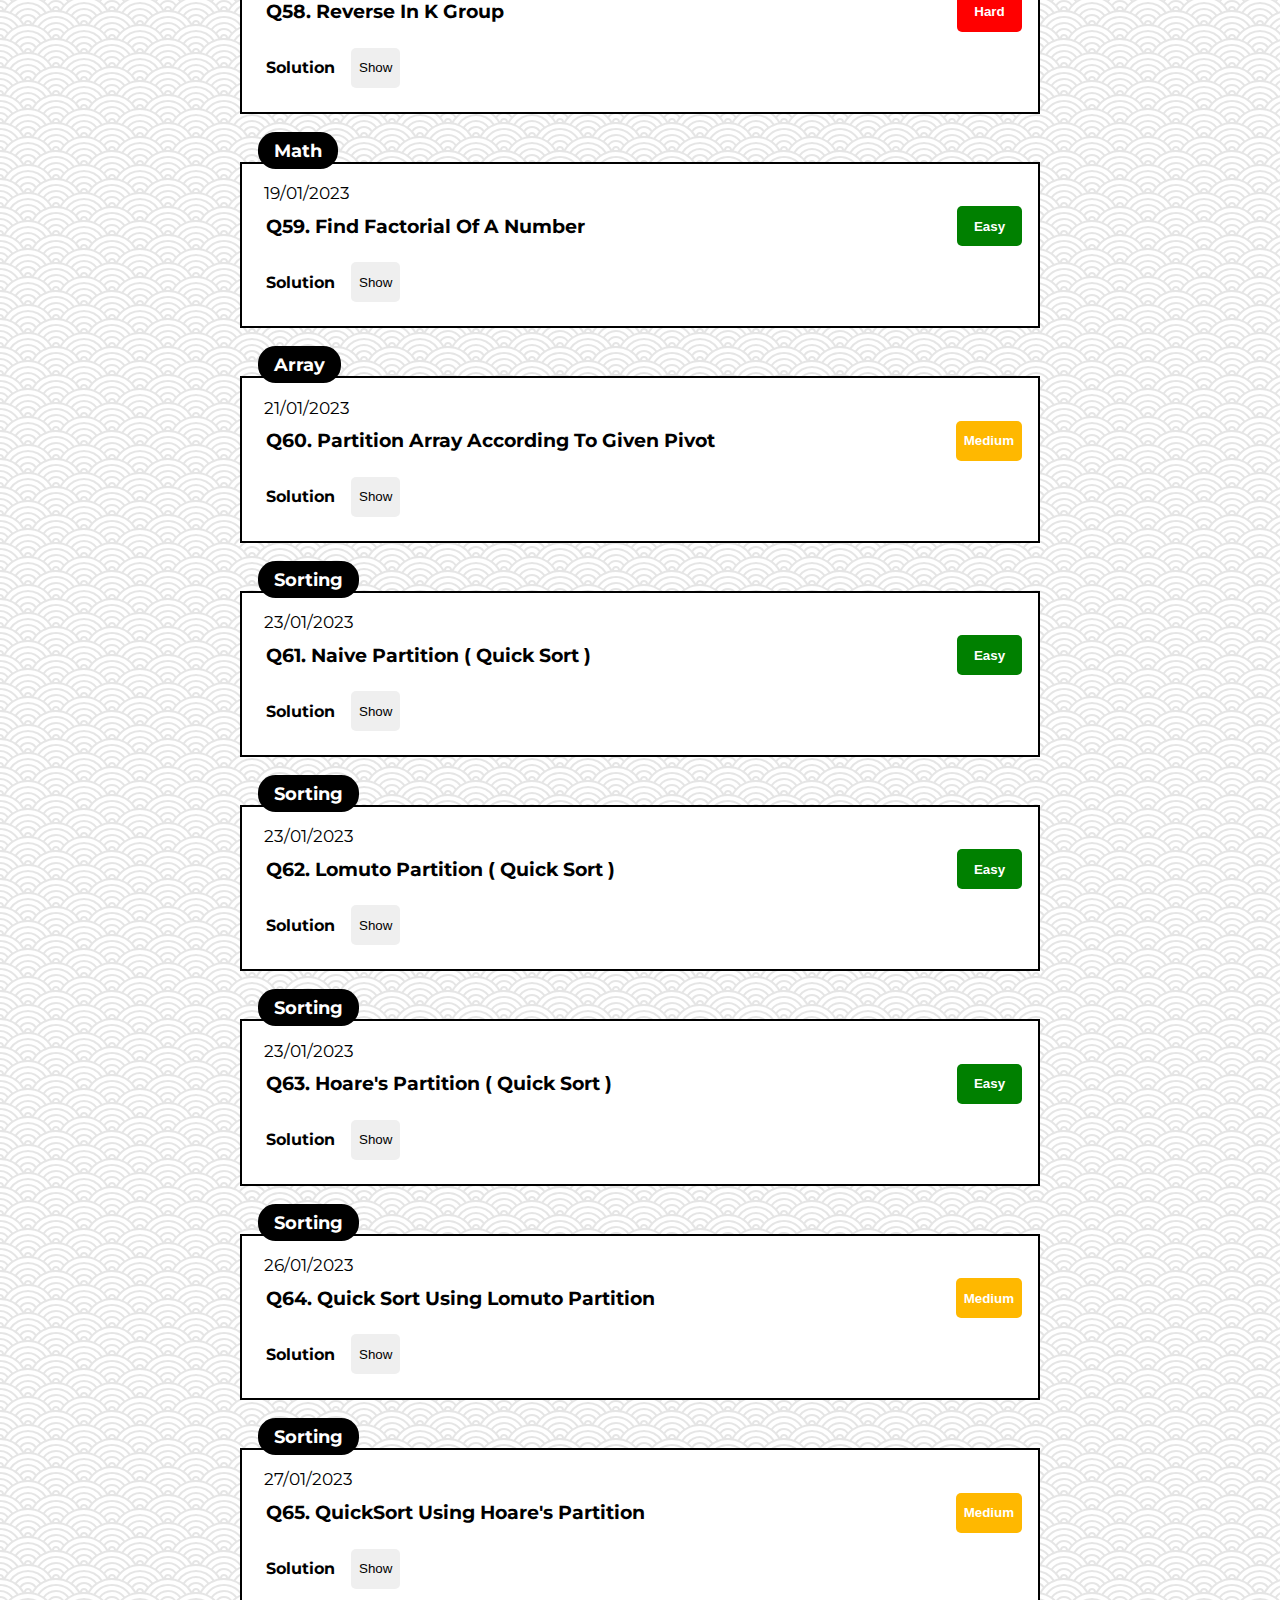
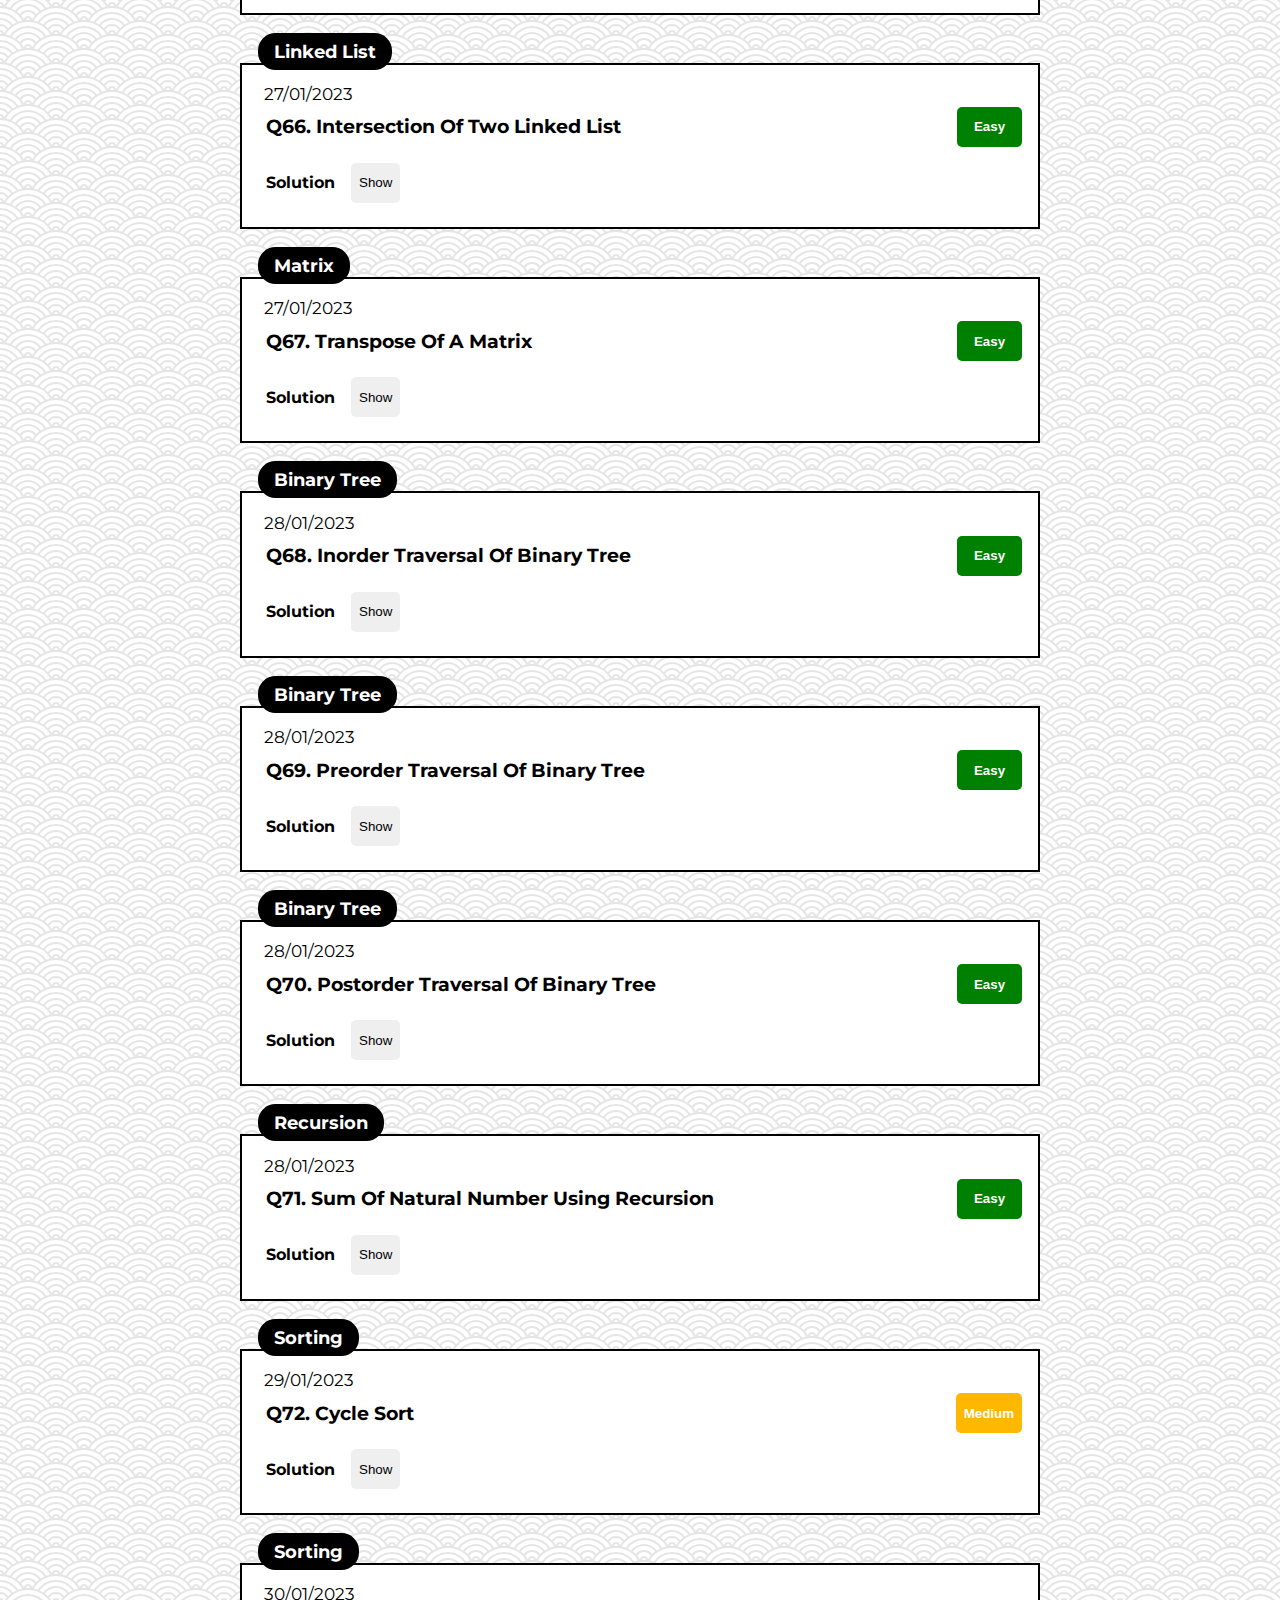
==== commit 81e76d4d: "Solution add" ====
--- a/index.html
+++ b/index.html
@@ -7,6 +7,10 @@
     <meta name="viewport" content="width=device-width, initial-scale=1.0">
     <title>Soft_rahul - Java LeetCode Questions and Solutions Collection
     </title>
+
+    <!-- SEV -->
+    <meta name="google-site-verification" content="PmplNWfraKFgrycDbjc77s5RkgE0LijdYJPGw8yHZTo" />
+    <!-- SEV -->
 
     <!-- Syntax Highlight -->
     <link rel="stylesheet" href="https://cdnjs.cloudflare.com/ajax/libs/highlight.js/11.7.0/styles/monokai.min.css">
@@ -6610,6 +6614,74 @@
                                         </div></div>
                             <!-- Question -->
 
+                            <!-- Question -->
+                            <div class="leetcode leetcode-easy leetcode-hashing">
+                                <!-- 28/03/2023 -->
+                                <!-- 22:07:23 GMT+0530 (India Standard Time) -->
+                                <!-- Javascript DOM -->
+                                        <div class="leetcode-topic">
+                                            <i class="fa-solid fa-laptop-code"></i>
+                                            <span class="topic-name">hashing</span>
+                                        </div>
+                                        <div class="leetcode-time">
+                                        <i class="fa-solid fa-clock"></i> <span class="time">28/03/2023</span>
+                                        </div>
+                                        <div class="leetcode-title">
+                                            <h3>Q102. Subarray with  Zero Sum </h3>
+                                            <button class="leetcode-level easy">easy</button>
+                                        </div>
+                                        <div class="leetcode-body">
+                                            <!-- Show/Hide -->
+                                            <div class="leetcode-dialog">
+                                                <h4>Solution</h4>
+                                                <button id="show-hide" class="functionality">Show</button>
+                                            </div>
+                                            <div class="leetcode-body-content" id="hidden" style="display:none;">
+                                                <div class="leetcode-solution">
+                                                <pre>                        <code class="language-java">
+                                                  
+                                                    /*
+                                                            Input:
+                                                            5
+                                                            4 2 -3 1 6
+                                                            
+                                                            Output: 
+                                                            Yes
+                                                            
+                                                            Explanation: 
+                                                            2, -3, 1 is the subarray 
+                                                            with sum 0.
+                                                    */
+
+                                                    boolean findsum(int arr[],int n) {
+
+                                                    HashSet&lt;Integer&gt; hs = new HashSet<>();
+                                                    int previousSum = 0;
+                                                    
+                                                    for(int i=0; i < n; i++) {
+
+                                                        previousSum += arr[i];
+                                                        if(hs.contains(previousSum)) {
+                                                            return true;
+                                                        }
+                                                        if(previousSum == 0) {
+                                                            return true;
+                                                        }
+                                                        hs.add(previousSum);
+
+                                                    }
+
+                                                    return false;
+                                                }
+
+
+                                                    </code>
+                                                </pre>
+                                                </div>
+                                            </div>
+                                        </div></div>
+                            <!-- Question -->
+
 
             </div>      
         </section>
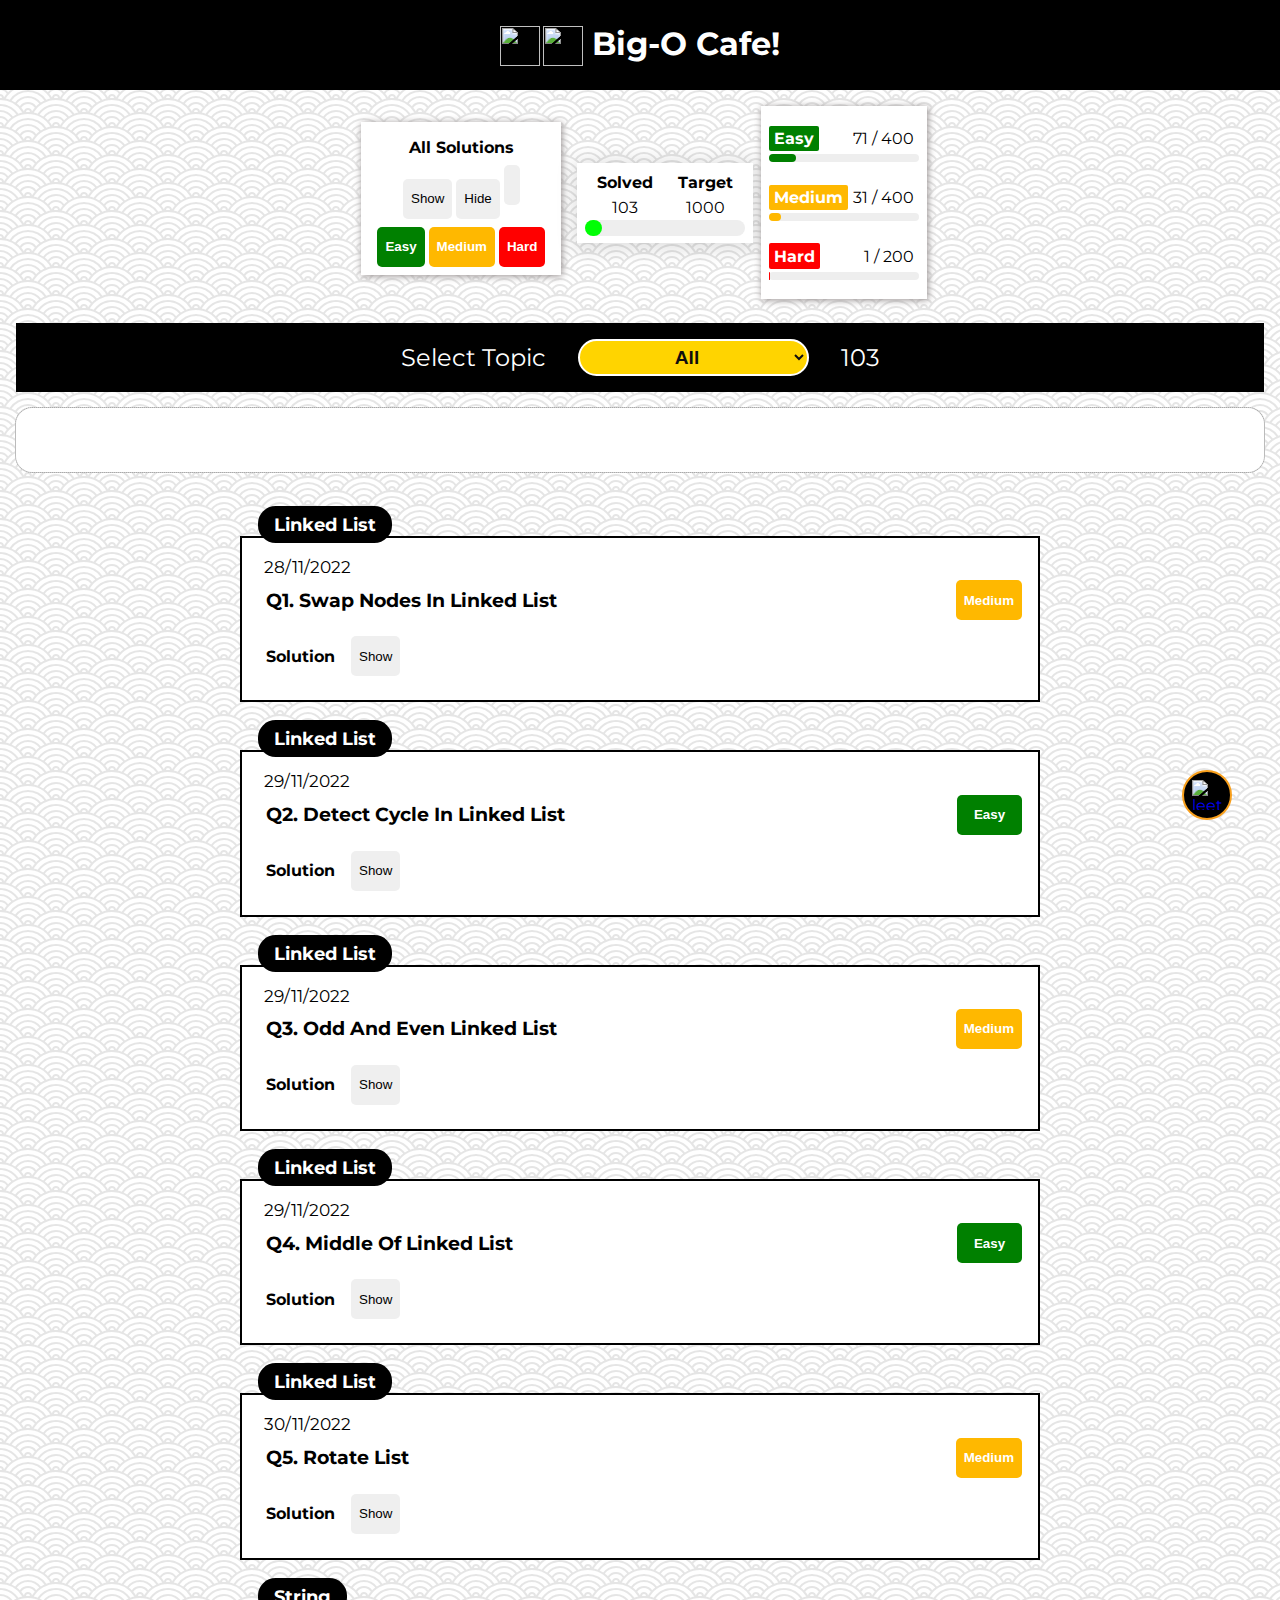
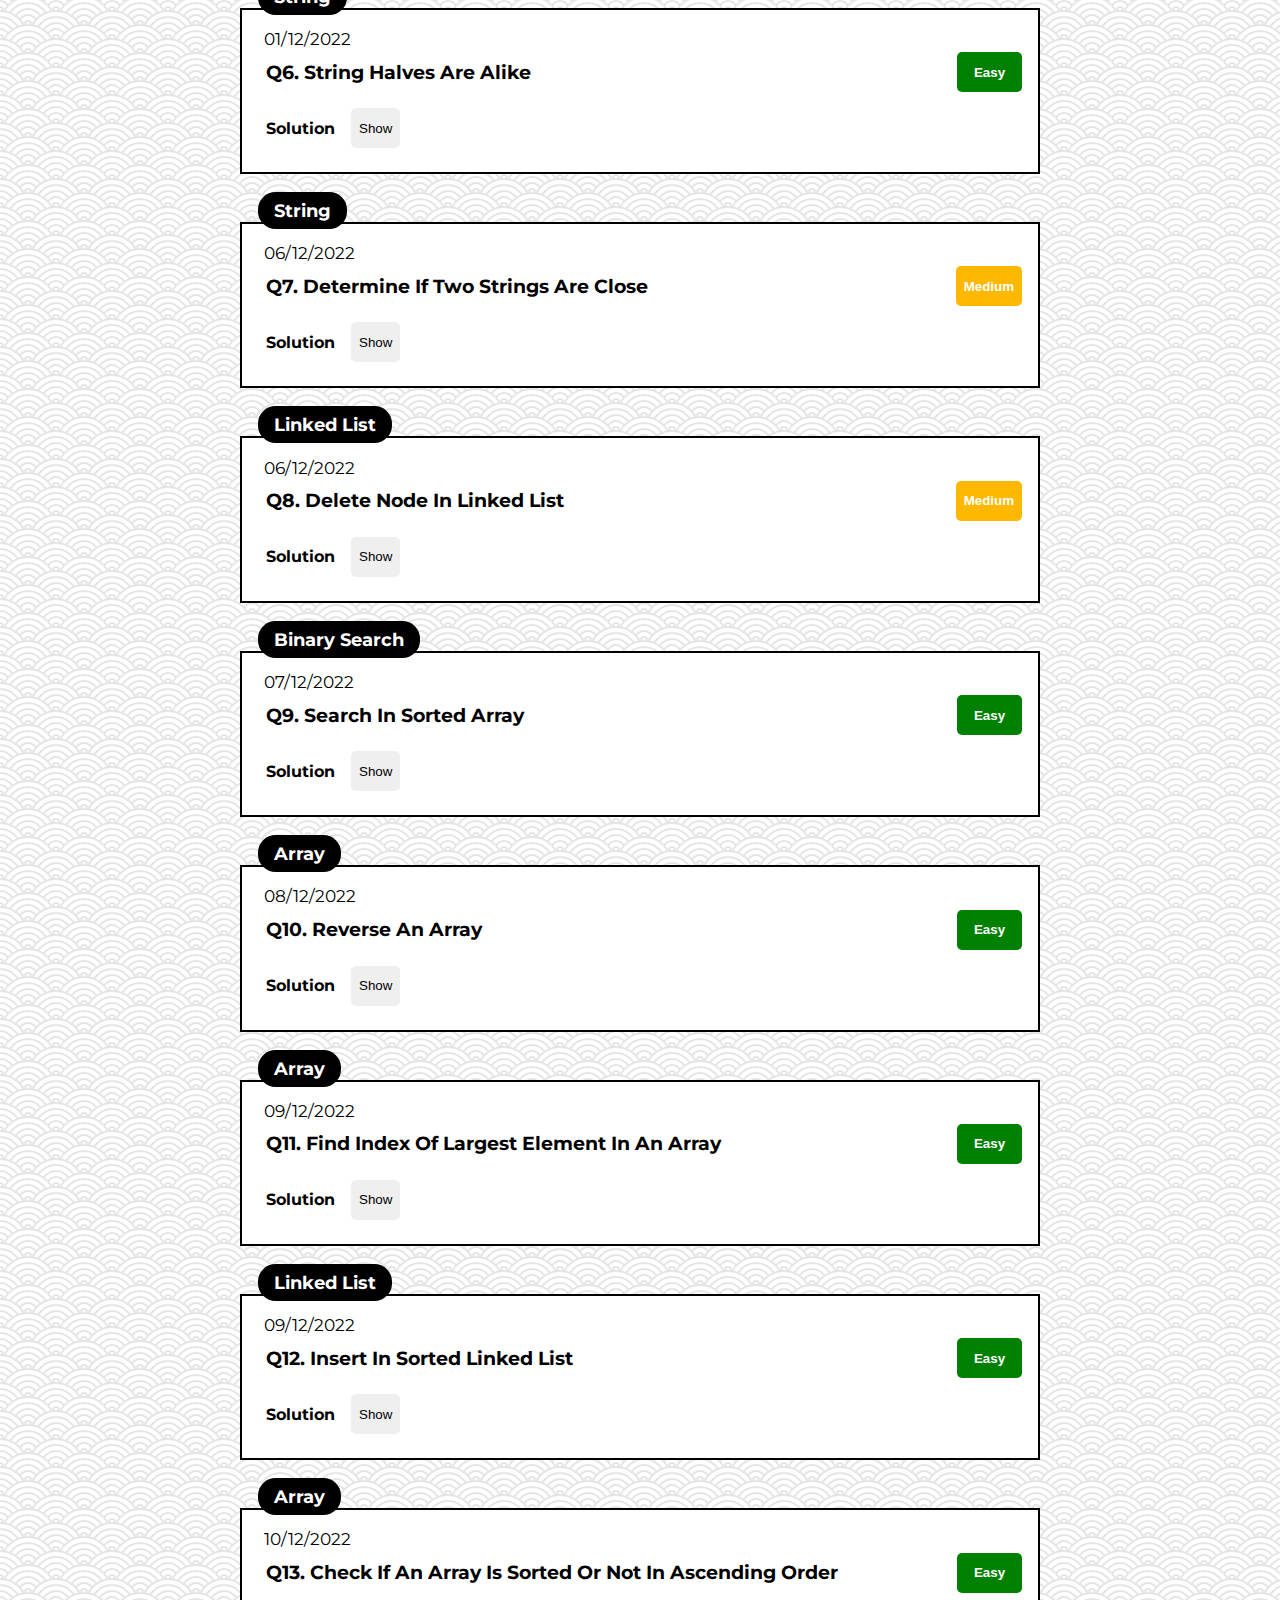
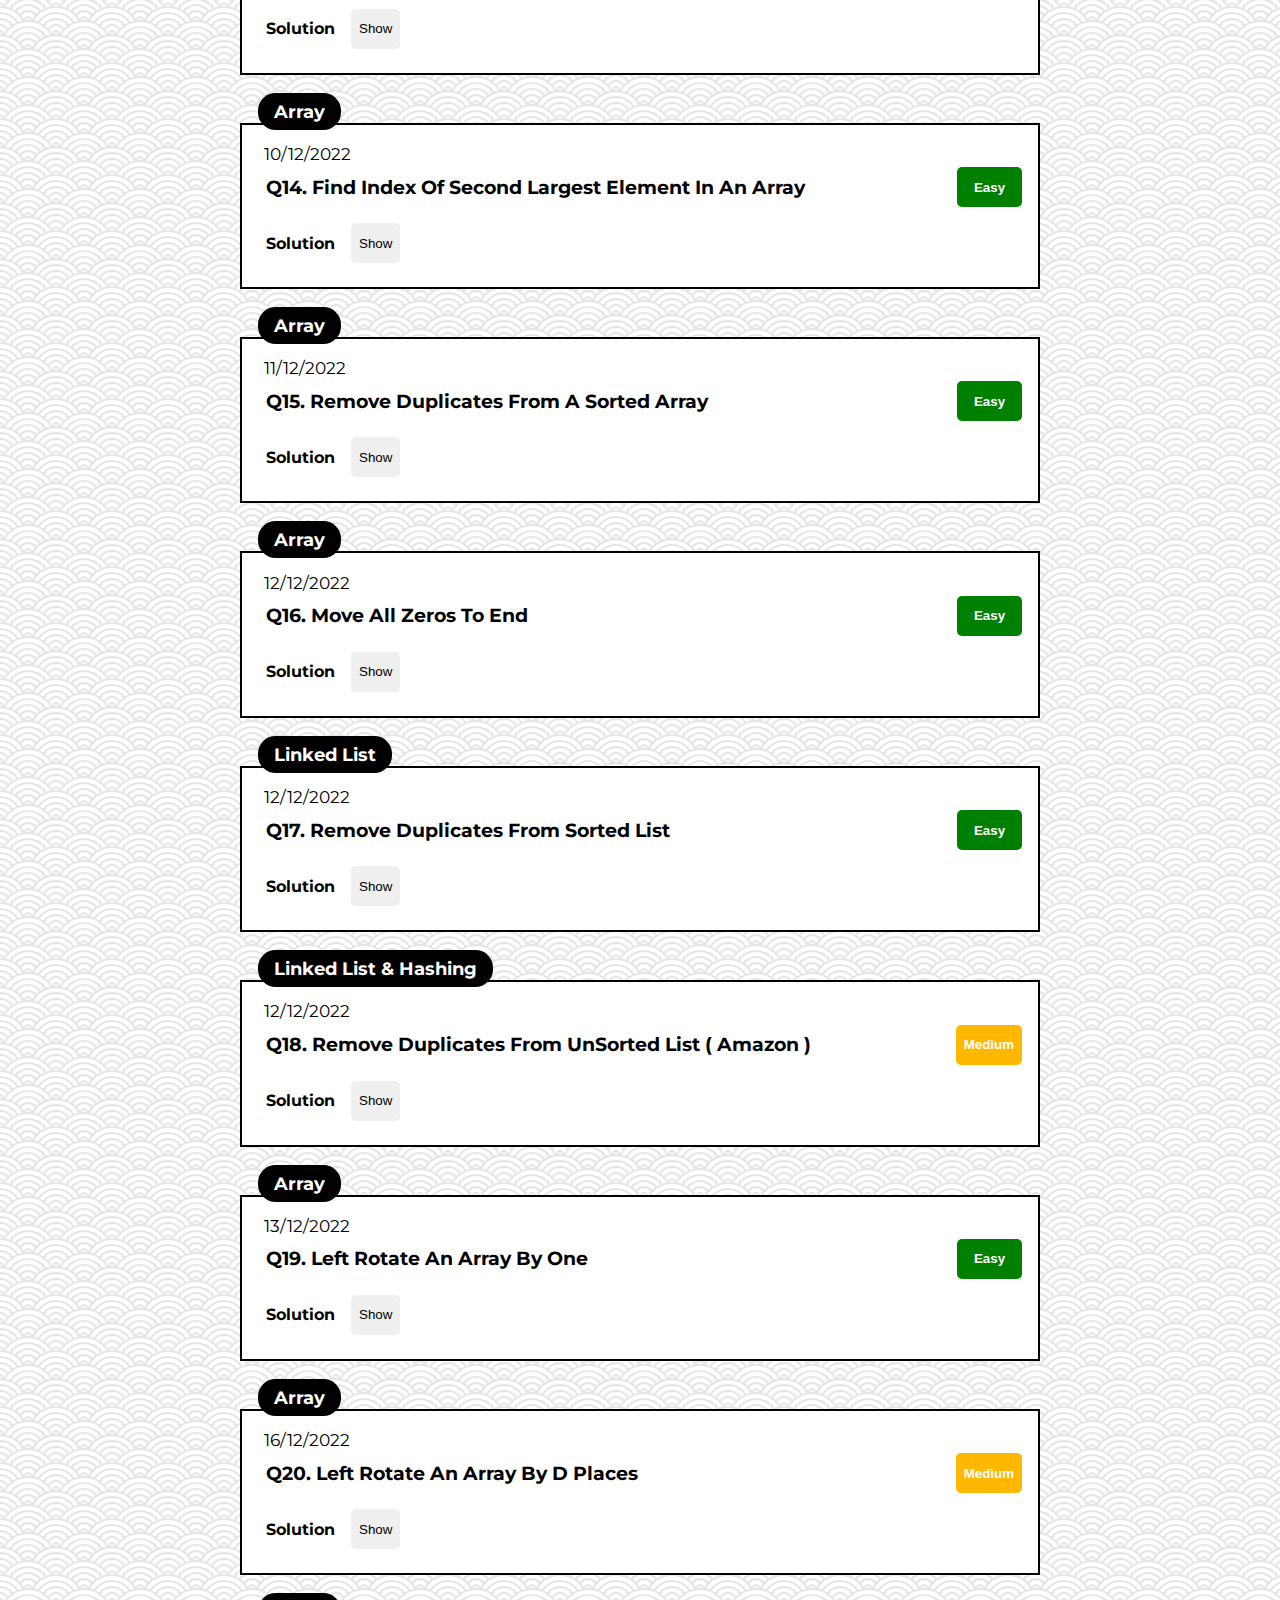
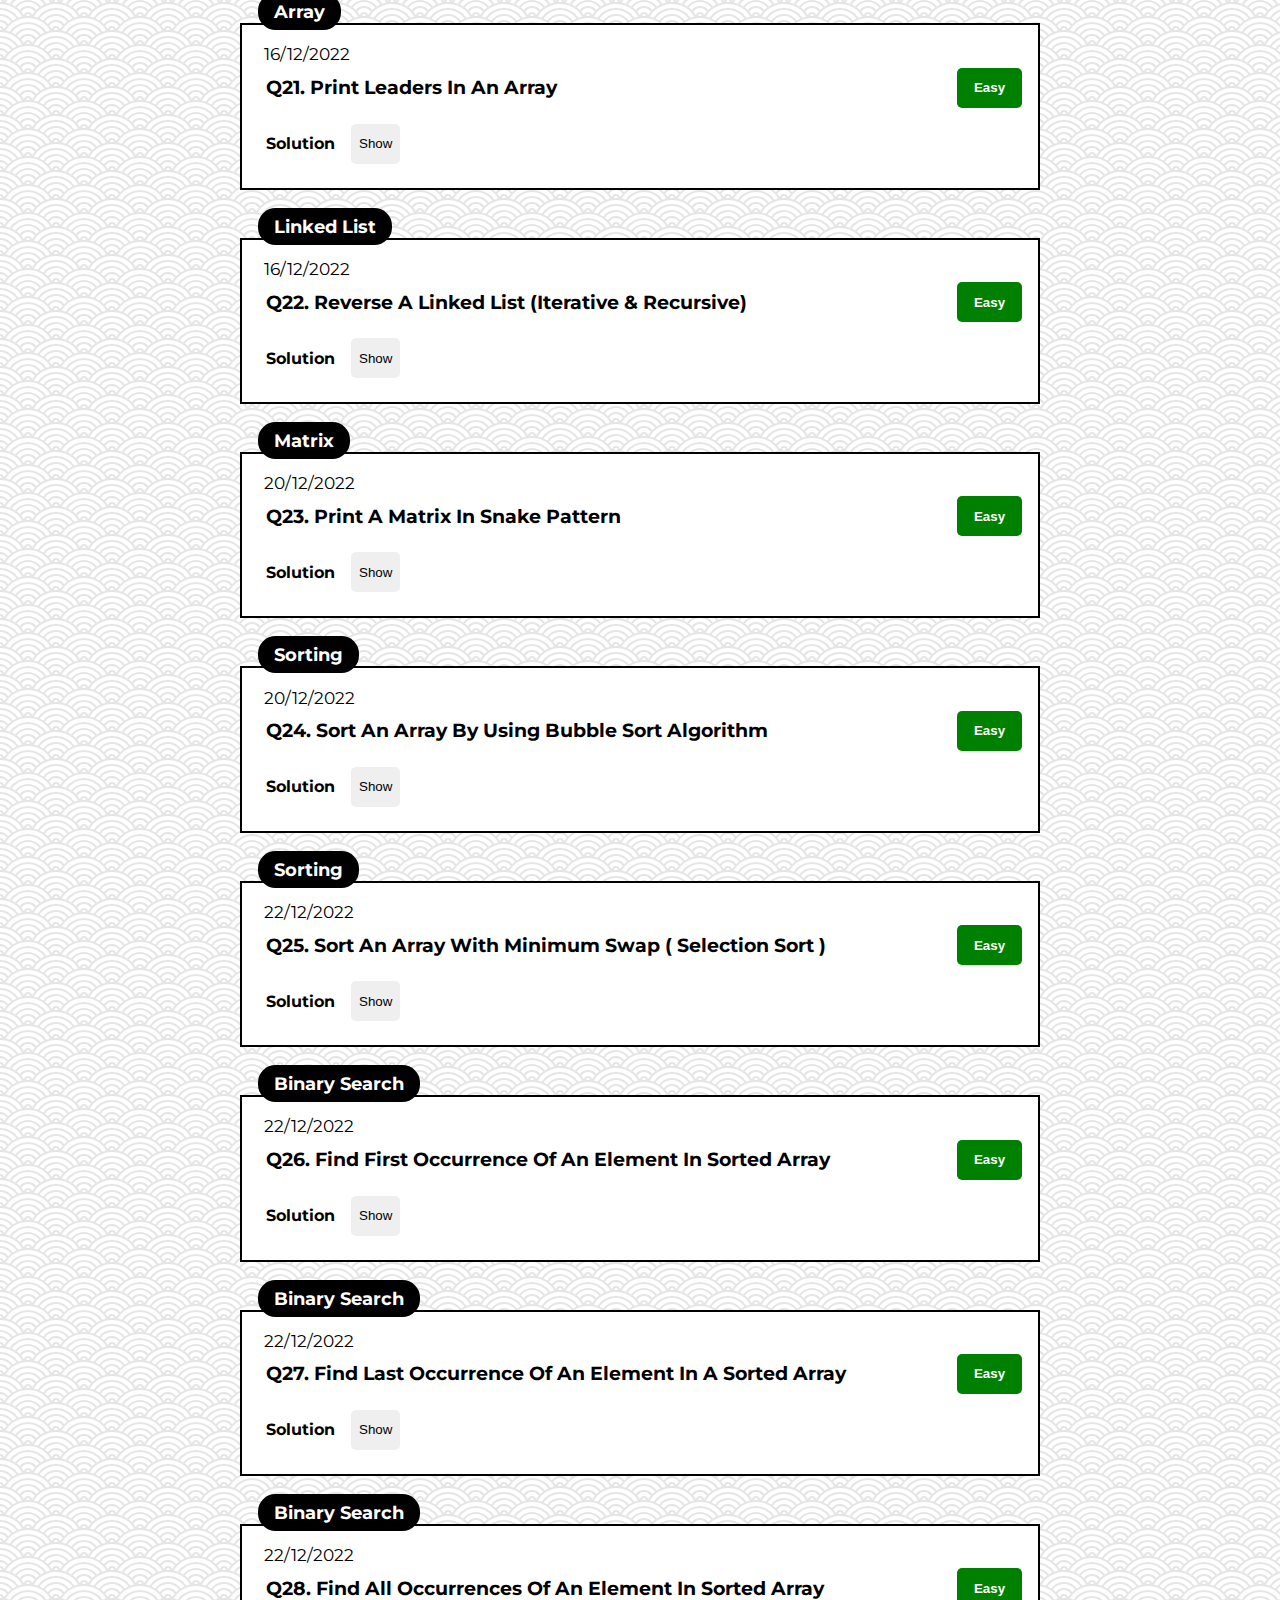
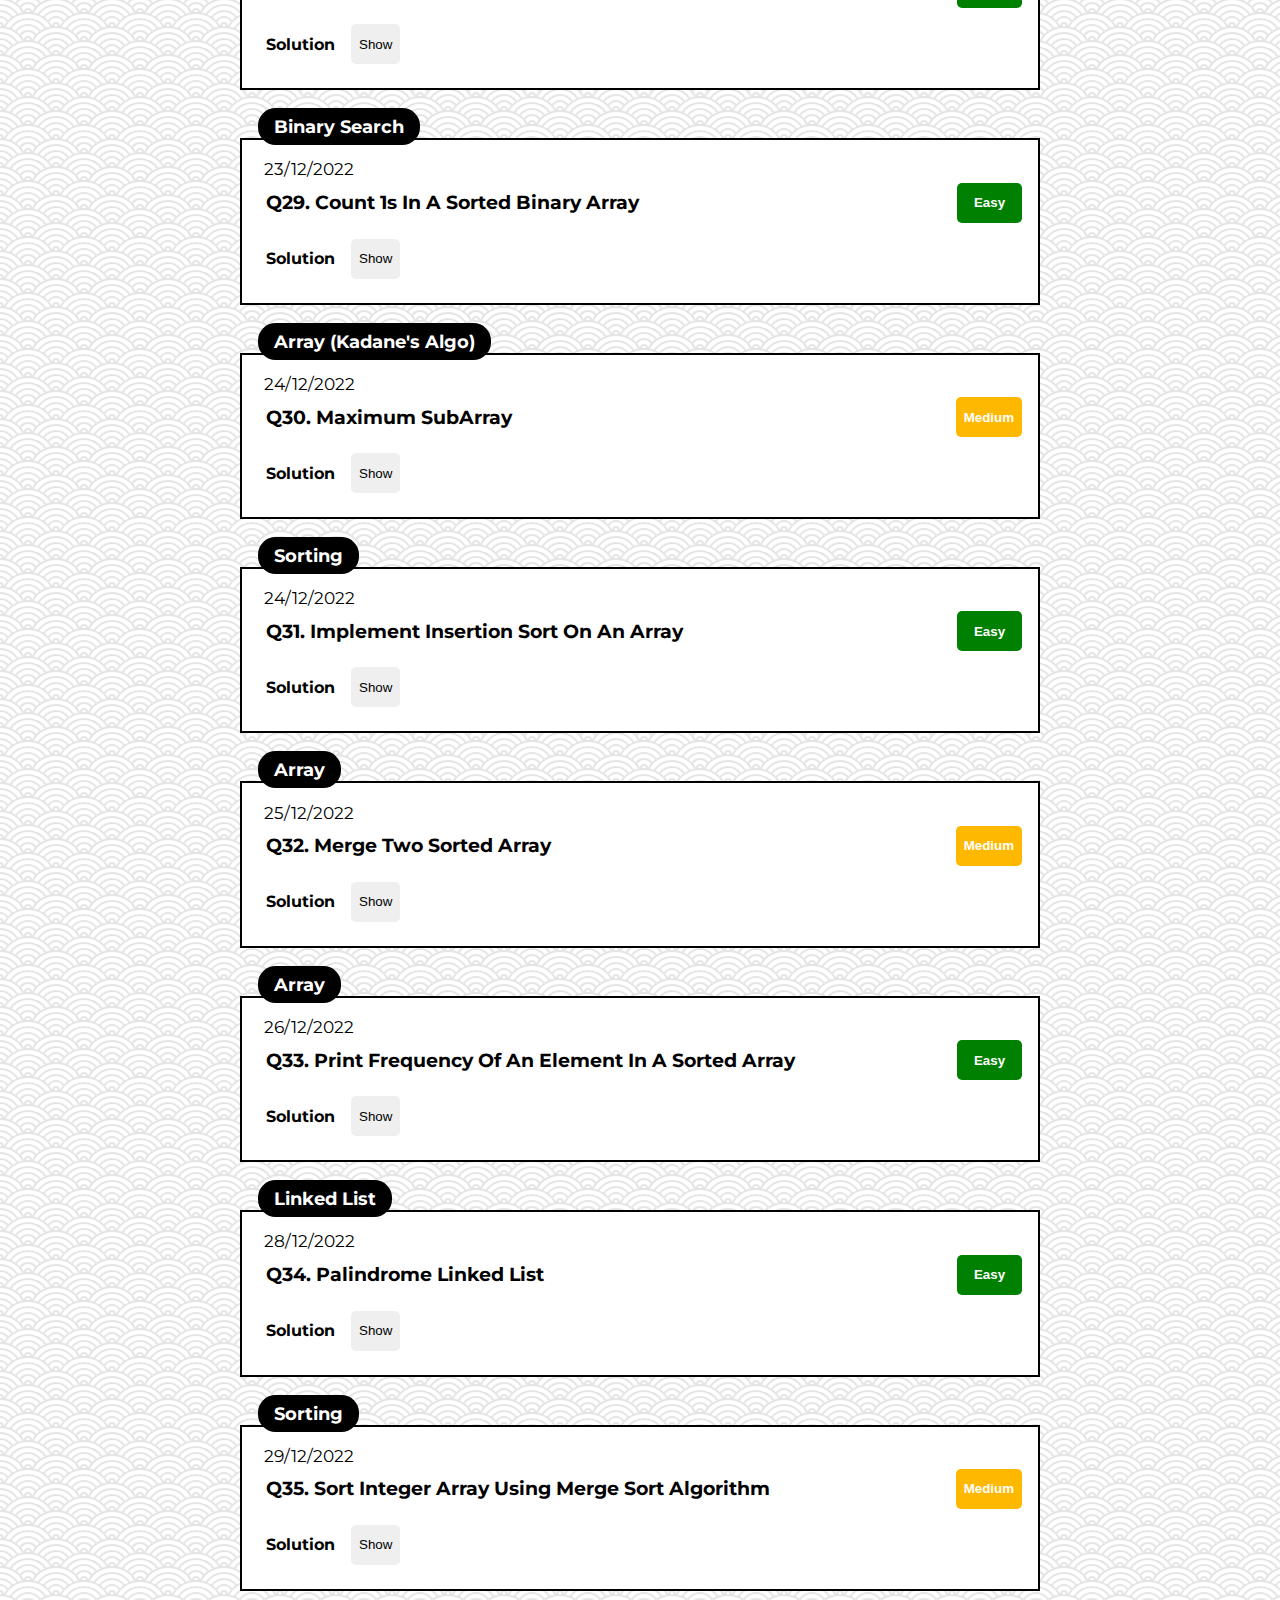
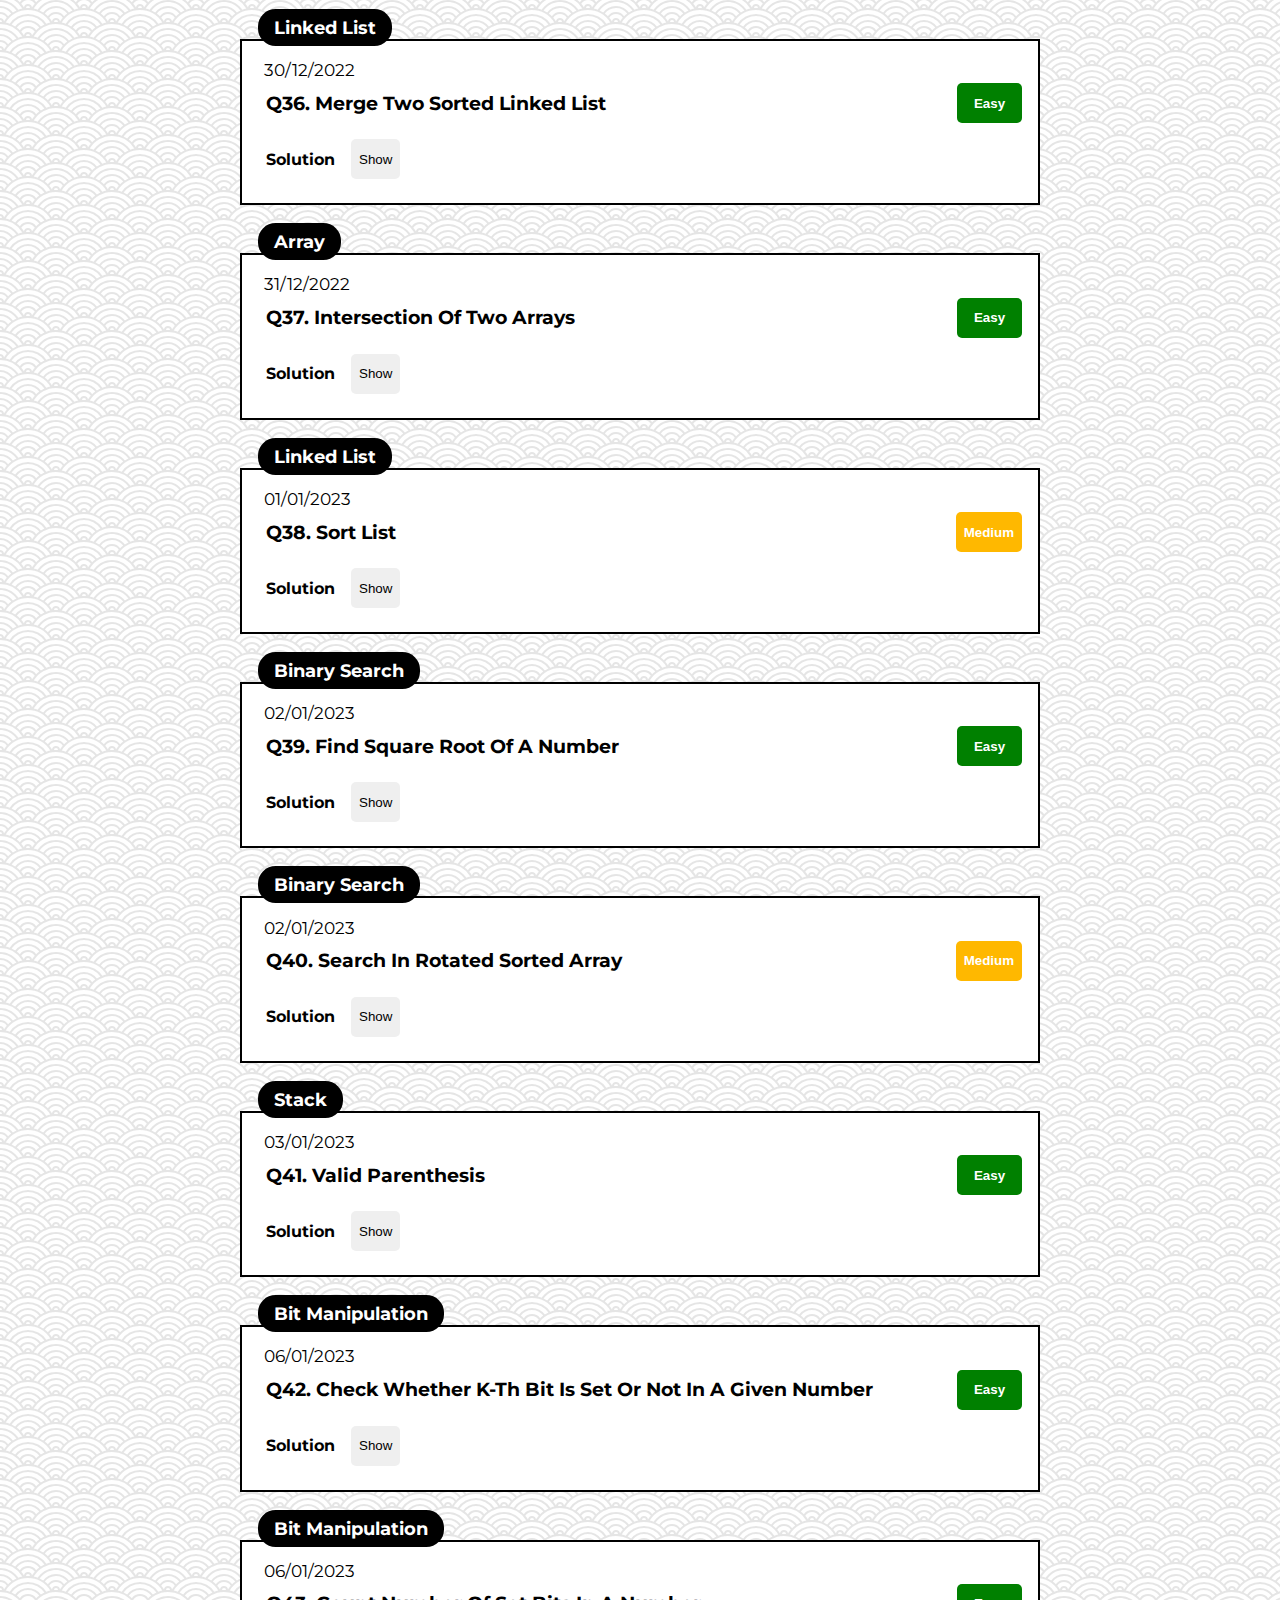
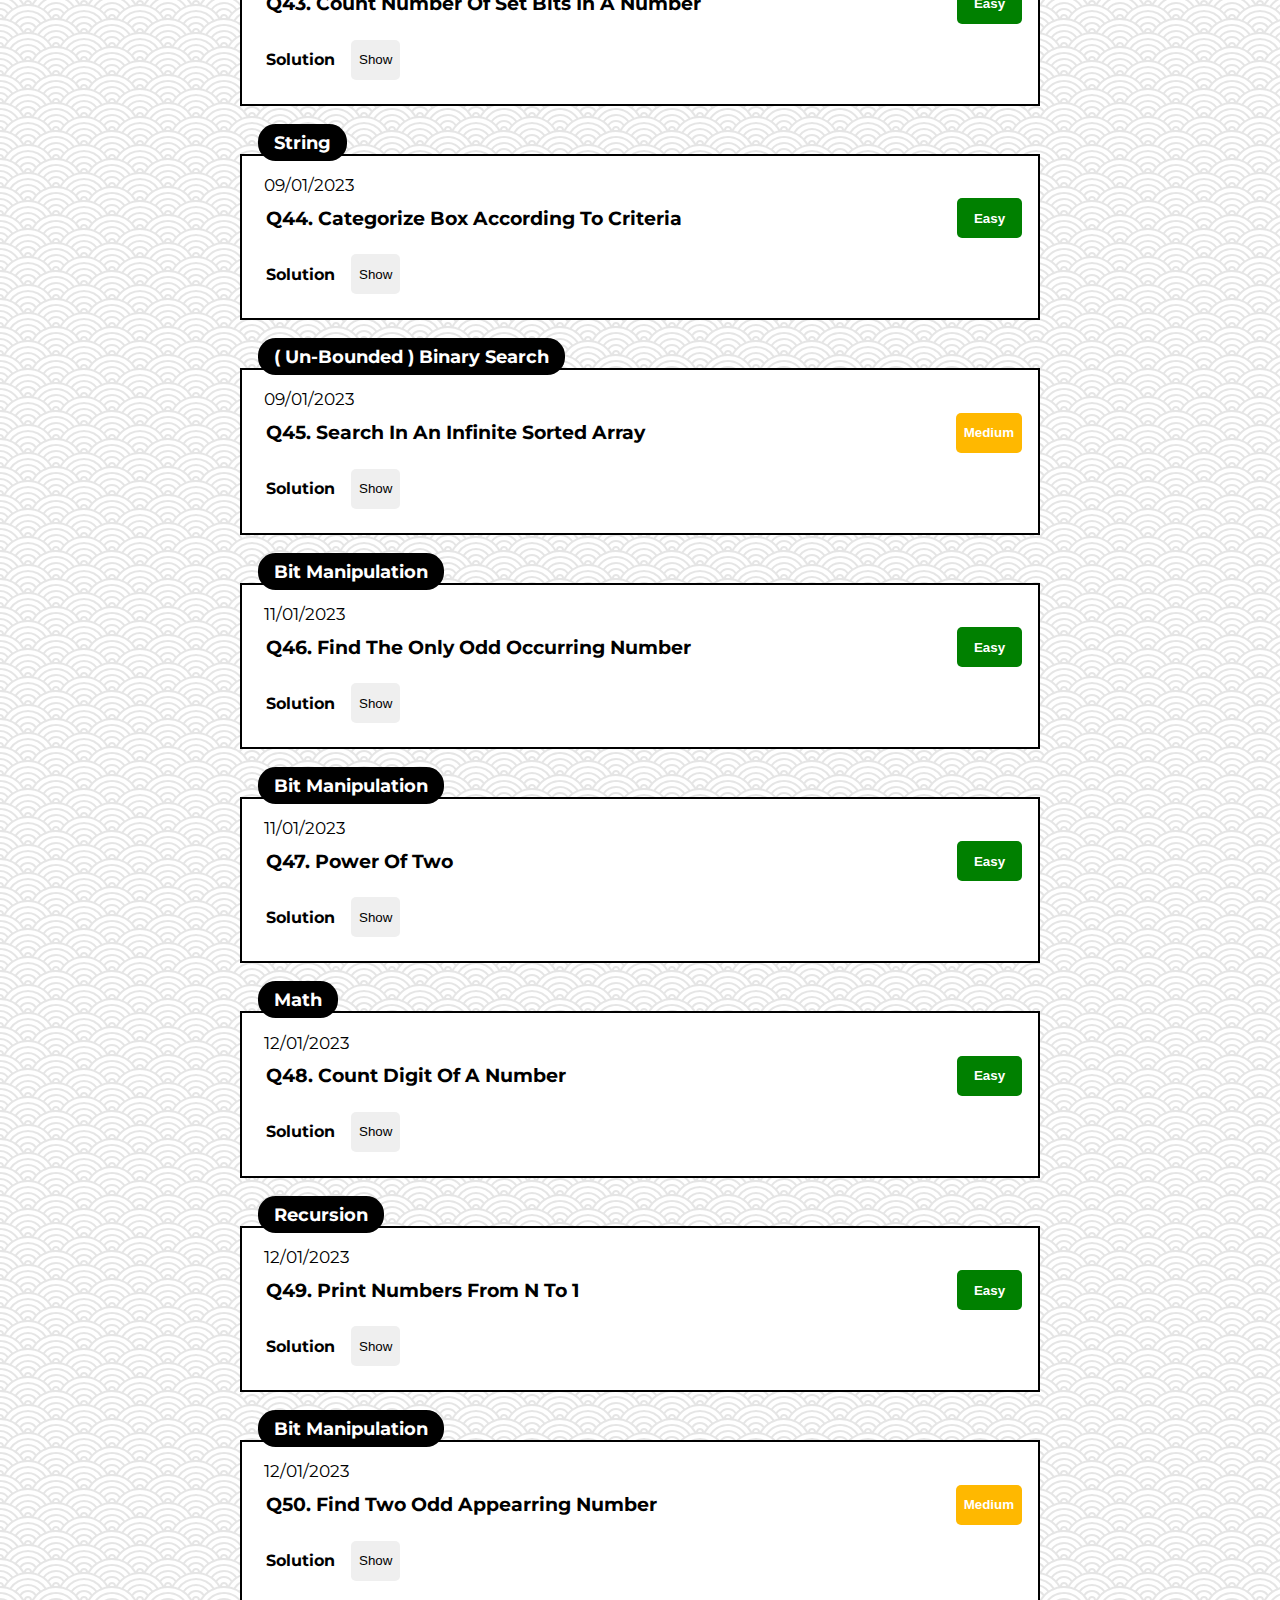
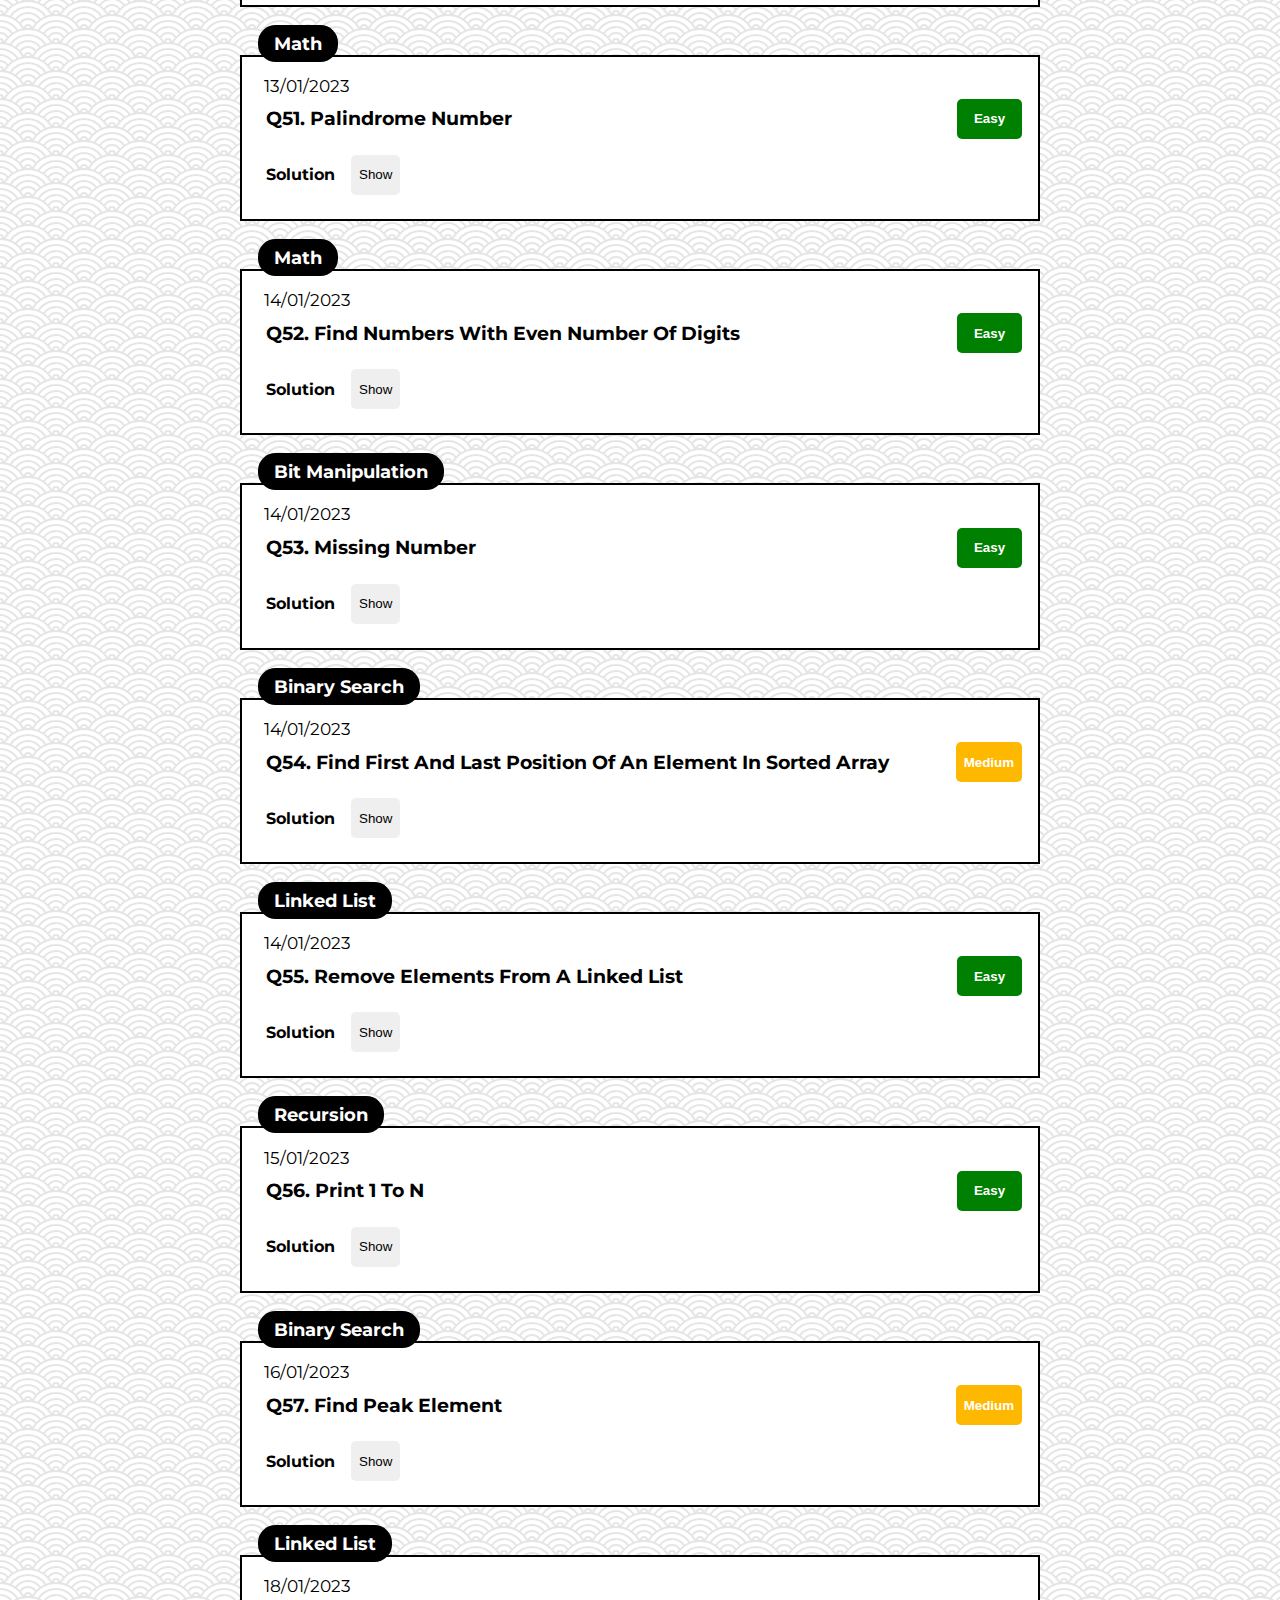
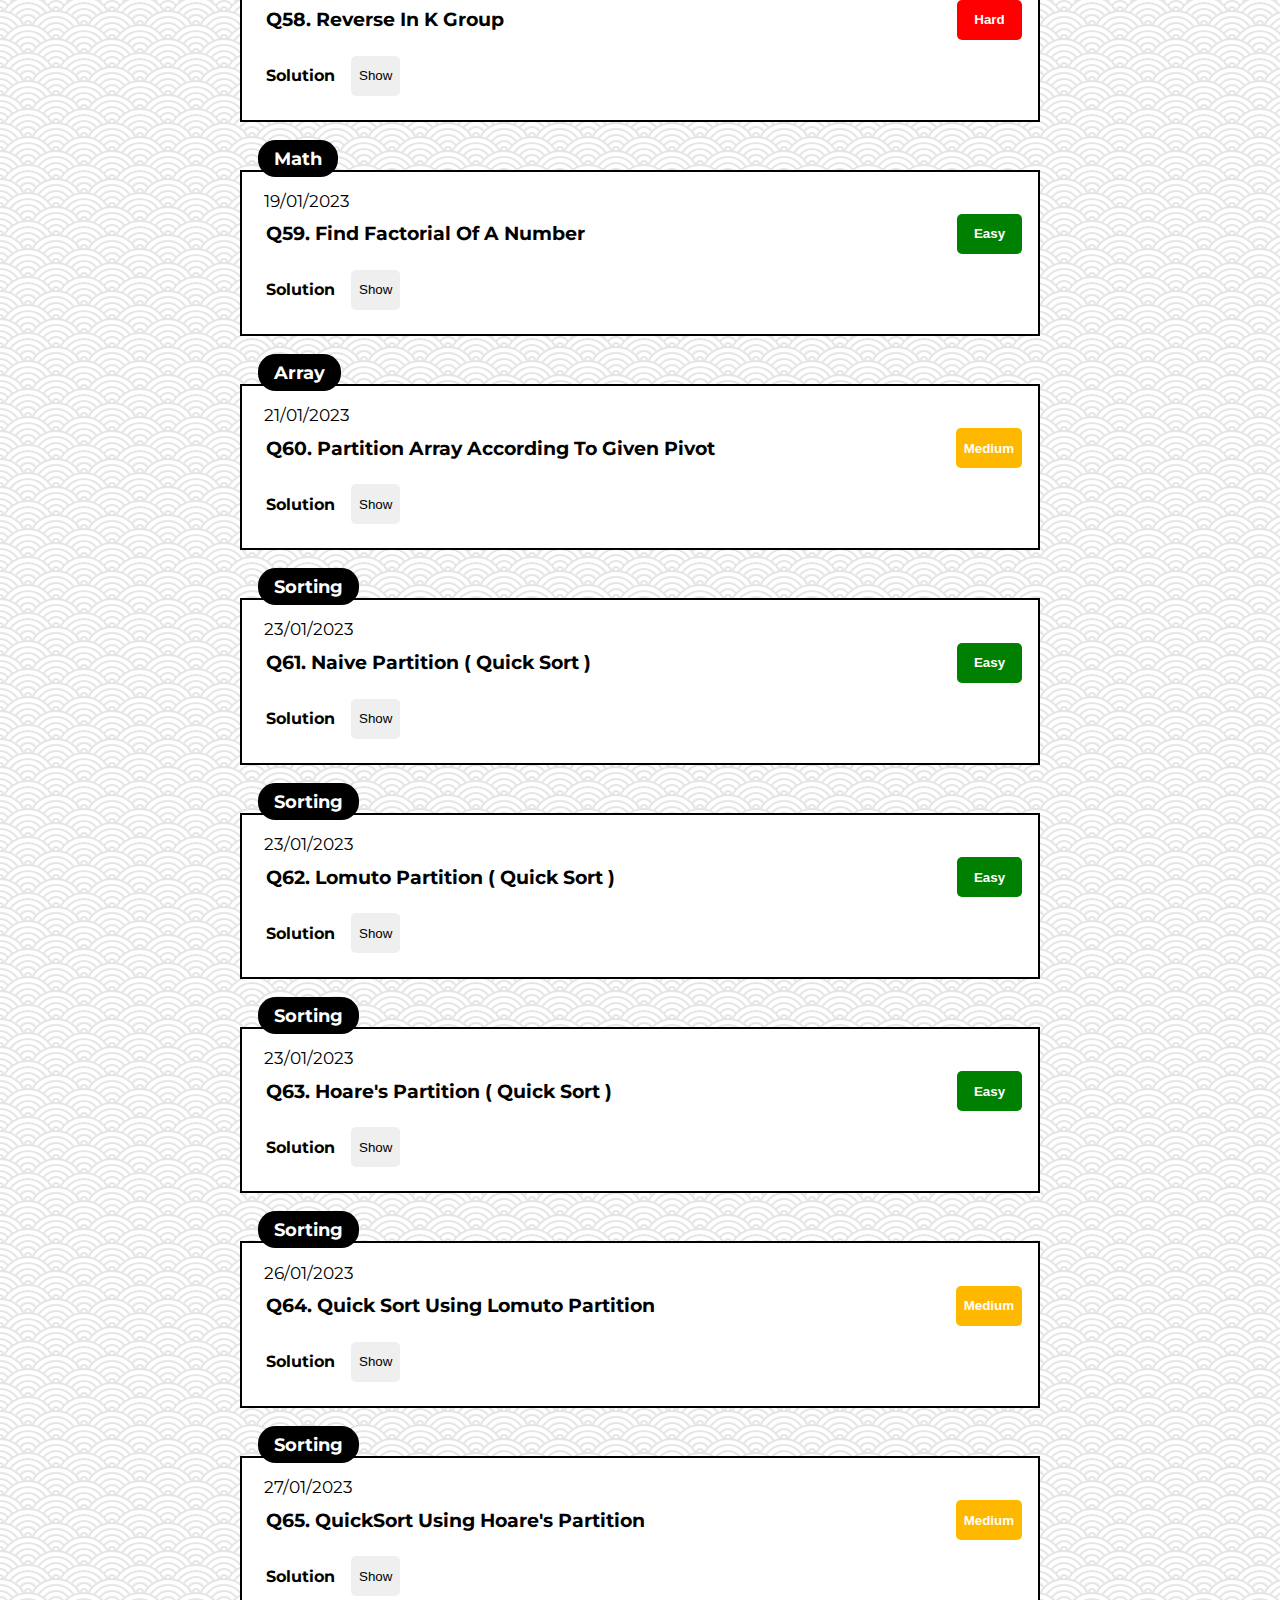
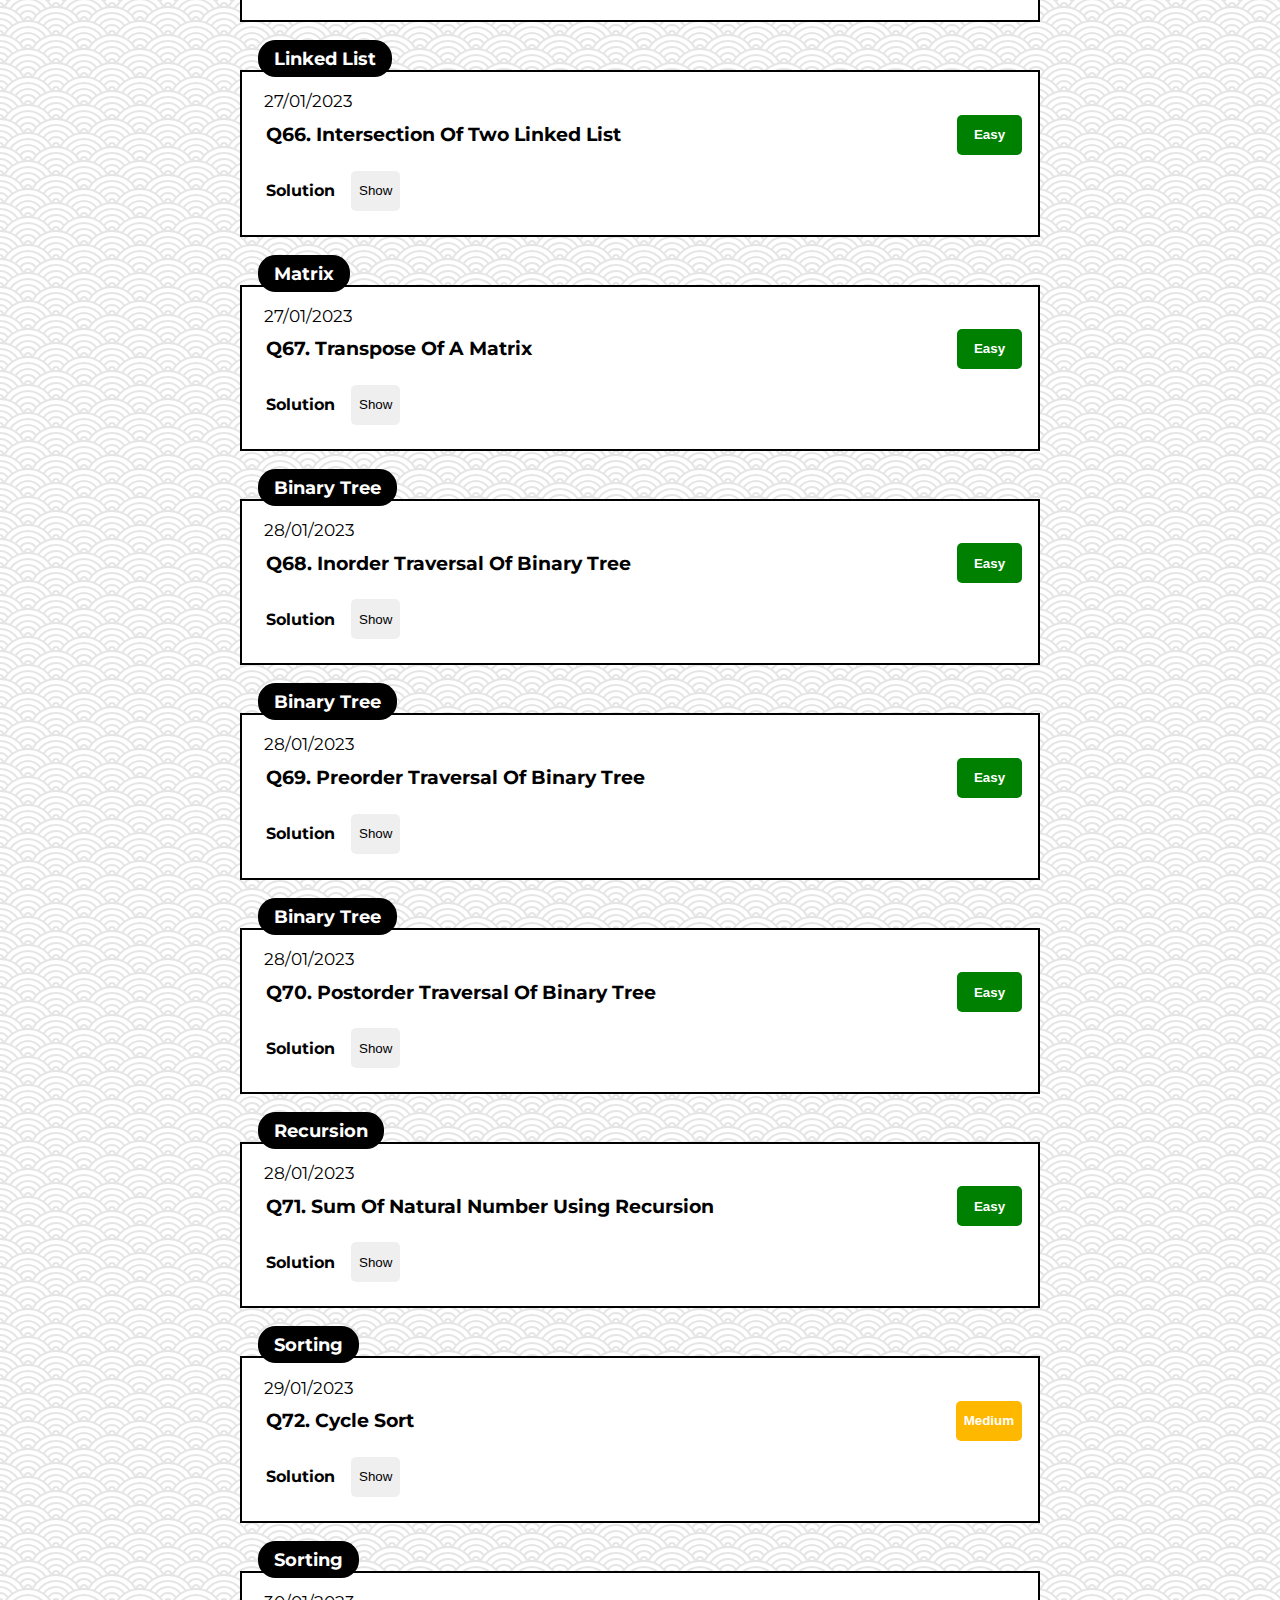
==== commit 3f46b26c: "Question add" ====
--- a/index.html
+++ b/index.html
@@ -6552,8 +6552,16 @@
                             <!-- Question -->
 
                             <!-- 100 Question's celebration` -->
-                                    <div class="leetcode-search">
-                                        <img src="./celebration.gif" alt="" style="max-width:100%" >
+                                    <div class="leetcode-celebration">
+                                        <div class="leetcode-celebration__content">
+                                            <h4>
+                                                <i class="fa-solid fa-medal"></i>
+                                                100 Questions Solved 
+                                            </h4>
+                                        </div>
+                                        <div class="leetcode-celebration__img">
+                                            <img src="./celebration.gif" alt="" style="max-width:100%" >
+                                        </div>
                                     </div>
                             <!-- 100 Question's celebration` -->
 
@@ -6682,7 +6690,40 @@
                                         </div></div>
                             <!-- Question -->
 
-
+                                       
+                            <!-- Question -->
+                            <div class="leetcode leetcode-easy leetcode-hashing">
+                                <!-- 30/03/2023 -->
+                                <!-- 23:33:14 GMT+0530 (India Standard Time) -->
+                                <!-- Javascript DOM -->
+                                        <div class="leetcode-topic">
+                                            <i class="fa-solid fa-laptop-code"></i>
+                                            <span class="topic-name">hashing</span>
+                                        </div>
+                                        <div class="leetcode-time">
+                                        <i class="fa-solid fa-clock"></i> <span class="time">30/03/2023</span>
+                                        </div>
+                                        <div class="leetcode-title">
+                                            <h3>Q103. Subarray with Given Sum </h3>
+                                            <button class="leetcode-level easy">easy</button>
+                                        </div>
+                                        <div class="leetcode-body">
+                                            <!-- Show/Hide -->
+                                            <div class="leetcode-dialog">
+                                                <h4>Solution</h4>
+                                                <button id="show-hide" class="functionality">Show</button>
+                                            </div>
+                                            <div class="leetcode-body-content" id="hidden" style="display:none;">
+                                                <div class="leetcode-solution">
+                                                <pre>                        <code class="language-java">
+                                                  
+                                                    </code>
+                                                </pre>
+                                                </div>
+                                            </div>
+                                        </div></div>
+
+                                        <!-- Question -->
             </div>      
         </section>
     </main>
--- a/style.css
+++ b/style.css
@@ -24,6 +24,23 @@
   max-height: 100%;
 }
 
+/* footer data */
+.footer-info{
+  padding: 3rem 1rem;
+}
+.footer-info table{
+  margin: 1rem auto;
+}
+.footer-info th{
+  text-align: left;
+}
+.footer-info td{
+  border-left: 3px solid #fff;
+  border-right: 3px solid #fff;
+  border-radius: 1rem;
+  padding: 0.5rem;
+}
+
 /* Search */
 .leetcode-search {
   padding: 1rem;
@@ -35,6 +52,26 @@
   color: #fff;
   margin: 0.5rem 1rem;
   gap: 2rem;
+}
+
+.leetcode-search #topic {
+  padding: 0.3rem 0.5rem;
+  background: #ffd400;
+  color: #100e0e;
+  font-weight: bold;
+  font-size: 1.2rem;
+  cursor: pointer;
+  border: 2px solid #fff;
+  border-radius: 1em;
+  text-transform: capitalize;
+  text-align: center;
+}
+
+@media screen and (max-width:600px) {
+  .leetcode-search{
+    font-size: 1rem;
+    text-align: center;
+  }
 }
 
 /* footer */
